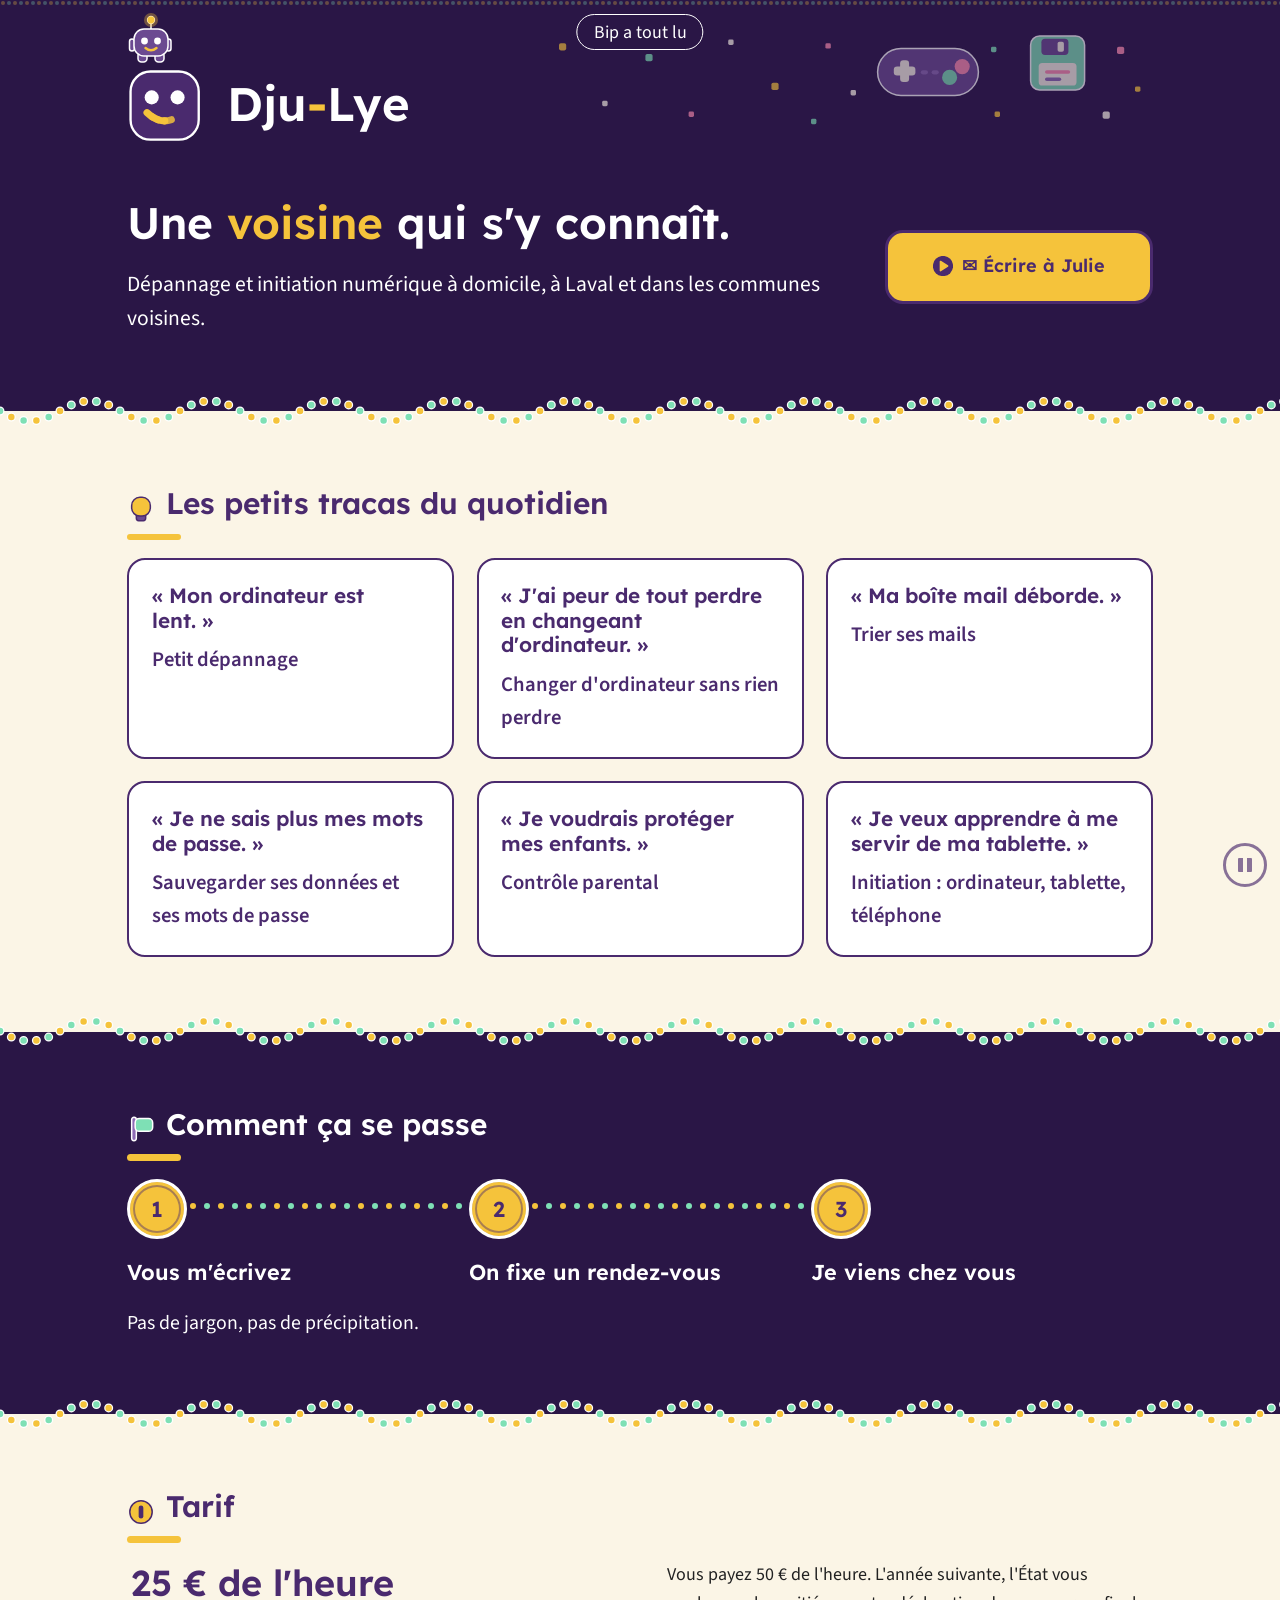
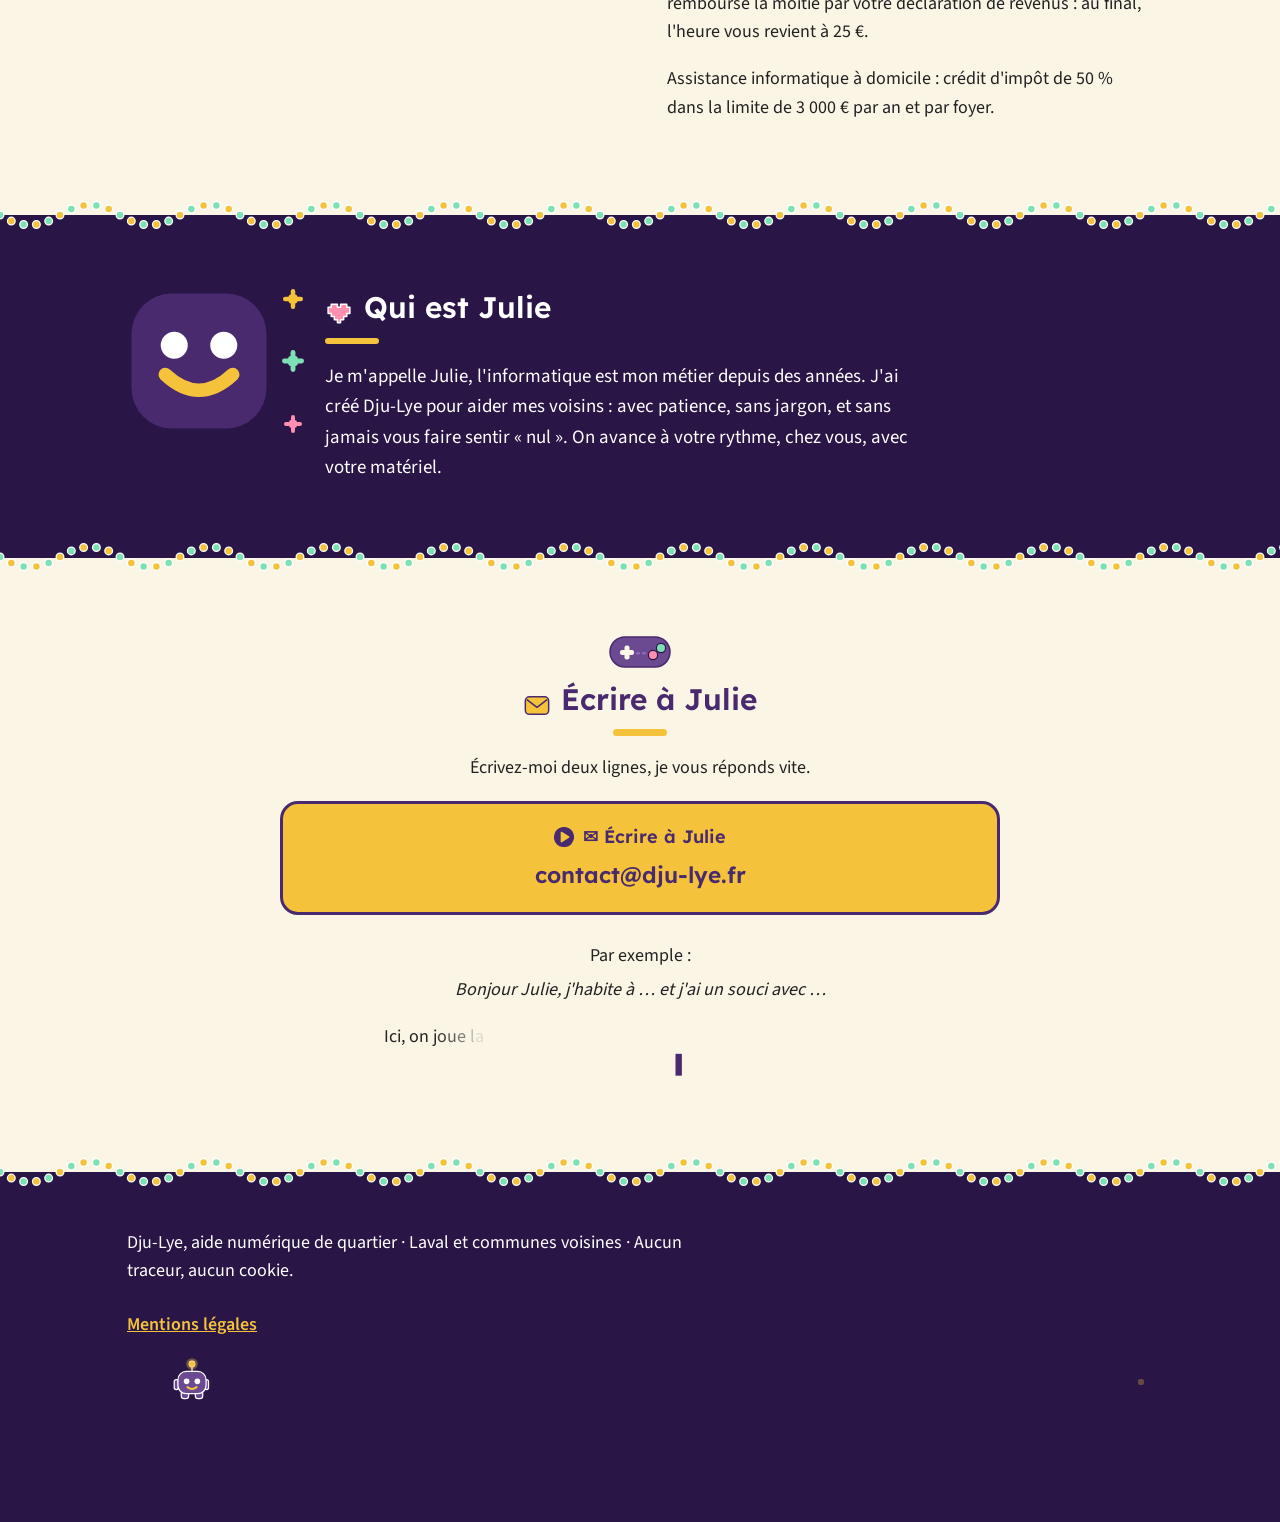
==== index.html @ e35f21c2 "Thème Geek : copie de Bip pour la danse masquée par attribut (un SVG n'a pas de propriété hidden), m" ====
<!DOCTYPE html>
<html lang="fr">
<head>
  <meta charset="utf-8">
  <meta name="viewport" content="width=device-width, initial-scale=1">
  <title>Dju-Lye&nbsp;: une voisine qui s'y connaît, aide numérique à Laval</title>
  <meta name="description" content="Dépannage et initiation numérique à domicile, à Laval et dans les communes voisines.">
  <link rel="icon" href="images/symbole.svg" type="image/svg+xml">
  <link rel="preload" href="polices/Lexend-SemiBold.woff2" as="font" type="font/woff2" crossorigin>
  <link rel="stylesheet" href="style.css">
  <!-- Saison en cours : changer de saison, c'est changer ce <link> (saisons/geek.css, halloween.css, lumieres-decembre.css…),
       ET le script du même thème plus bas (js/geek.js, js/halloween.js ou js/lumieres-decembre.js), ET la phrase de saison
       (<p class="saison">). Supprimer la ligne et vider la phrase revient au site sobre. -->
  <link rel="stylesheet" href="saisons/geek.css">
  <!-- Geek : le sourire du logo reste masqué jusqu'à son tracé, pour éviter un flash. Repli : la classe est
       posée seulement si le thème est actif et les animations ne sont pas arrêtées, retirée par js/geek.js,
       et de toute façon après 3 s ; sans JavaScript, le sourire reste visible. -->
  <script>
    (function () {
      var lien = document.querySelector('link[rel="stylesheet"][href$="saisons/geek.css"]');
      var choix; try { choix = localStorage.getItem("animations-arretees"); } catch (e) {}
      var arretees = choix === "oui" || (choix !== "non" && matchMedia("(prefers-reduced-motion: reduce)").matches);
      if (!lien || lien.disabled || arretees) return;
      var racine = document.documentElement;
      racine.classList.add("sourire-attendu");
      setTimeout(function () { racine.classList.remove("sourire-attendu"); }, 3000);
    })();
  </script>
  <script defer src="js/vendor/gsap.min.js"></script>
  <script defer src="js/vendor/DrawSVGPlugin.min.js"></script>
  <script defer src="js/vendor/MotionPathPlugin.min.js"></script>
  <script src="js/animations.js" defer></script>
  <script src="js/geek.js" defer></script>
</head>
<body>
  <header class="sombre accroche">
    <div class="contenu">
      <!-- Bip, le robot du thème Geek : décoratif, caché par défaut (style.css), affiché et animé par saisons/geek.css. -->
      <svg class="deco-theme bip" aria-hidden="true" focusable="false" xmlns="http://www.w3.org/2000/svg" viewBox="0 0 48 52" width="48" height="52">
        <g fill="#6b4a91" stroke="#ffffff" stroke-width="1.5" stroke-linejoin="round" vector-effect="non-scaling-stroke">
          <rect x="2.5" y="25" width="5" height="12" rx="2.5"/>
          <rect class="bip-bras" x="39" y="25" width="5" height="12" rx="2.5"/>
          <rect x="11" y="38" width="9" height="10" rx="3.5"/>
          <rect x="28" y="38" width="9" height="10" rx="3.5"/>
          <path d="M24 16 L24 8" stroke-linecap="round"/>
          <rect x="7" y="15" width="34" height="27" rx="10"/>
        </g>
        <circle cx="24" cy="6" r="3.4" fill="#8e6bb5" stroke="#ffffff" stroke-width="1.5"/>
        <g class="bip-lampe" fill="#f5c33b">
          <circle cx="24" cy="6" r="7" opacity=".35"/>
          <circle cx="24" cy="6" r="3.4"/>
        </g>
        <circle class="bip-oeil" cx="17.5" cy="27" r="3.4" fill="#ffffff"/>
        <circle class="bip-oeil" cx="30.5" cy="27" r="3.4" fill="#ffffff"/>
        <path d="M18.5 34 Q24 38.5 29.5 34" fill="none" stroke="#f5c33b" stroke-width="2.4" stroke-linecap="round"/>
        <!-- « z z z » du sommeil : invisibles, ils ne se montrent que quand Bip s'endort (js/geek.js, saisons/geek.css) -->
        <g fill="#fbf5e6">
          <g transform="translate(46 17) scale(1)"><path class="bip-z" d="M0 0H6.4V1.6L2.8 6.2H6.6V7.8H0V6.2L3.6 1.6H0Z"/></g>
          <g transform="translate(52 6) scale(1.3)"><path class="bip-z bip-z2" d="M0 0H6.4V1.6L2.8 6.2H6.6V7.8H0V6.2L3.6 1.6H0Z"/></g>
          <g transform="translate(60 -6) scale(1.6)"><path class="bip-z bip-z3" d="M0 0H6.4V1.6L2.8 6.2H6.6V7.8H0V6.2L3.6 1.6H0Z"/></g>
        </g>
      </svg>
      <svg class="logo" role="img" aria-label="Dju-Lye" xmlns="http://www.w3.org/2000/svg" viewBox="0 0 245 64">
        <g class="logo-symbole">
          <rect x="3" y="3" width="58" height="58" rx="17" fill="#4a2a6e" stroke="#ffffff" stroke-width="2"/>
          <circle class="logo-oeil" cx="21" cy="25" r="6" fill="#ffffff"/>
          <circle class="logo-oeil" cx="43" cy="25" r="6" fill="#ffffff"/>
          <path class="logo-sourire" d="M17 38 Q32 52 47 38" fill="none" stroke="#f5c33b" stroke-width="6" stroke-linecap="round"/>
        </g>
        <text x="85" y="45" font-family="Lexend, 'Segoe UI', sans-serif" font-size="40" font-weight="600" fill="#ffffff">Dju<tspan fill="#f5c33b" font-weight="700">-</tspan>Lye</text>
      </svg>
      <!-- Chauve-souris du thème Halloween : cachée par défaut, animée par js/halloween.js (PC seulement). -->
      <svg class="chauve-souris" aria-hidden="true" focusable="false" xmlns="http://www.w3.org/2000/svg" viewBox="-28 -10 56 20" width="56" height="20" style="display:none">
        <g class="chauve-souris-ailes" fill="#f28c28" stroke="#ffffff" stroke-width="1.5" stroke-linejoin="round" vector-effect="non-scaling-stroke">
          <path vector-effect="non-scaling-stroke" d="M6.5 -2 C12 -8 20 -9 26 -5 Q27.5 -3.5 25.5 -2 Q22.5 -0.5 22 2 Q22 4 20 4.5 Q17.5 3 15.5 6 Q14 7.5 12.5 6 Q10 4 7 6 Z"/>
          <path vector-effect="non-scaling-stroke" d="M6.5 -2 C12 -8 20 -9 26 -5 Q27.5 -3.5 25.5 -2 Q22.5 -0.5 22 2 Q22 4 20 4.5 Q17.5 3 15.5 6 Q14 7.5 12.5 6 Q10 4 7 6 Z" transform="scale(-1 1)"/>
        </g>
        <path vector-effect="non-scaling-stroke" d="M-7 -3 Q-7.5 -9 -4.5 -8.5 Q-2 -7.2 0 -7.2 Q2 -7.2 4.5 -8.5 Q7.5 -9 7 -3 Q8.5 1 7 5 Q4 9 0 9 Q-4 9 -7 5 Q-8.5 1 -7 -3 Z" fill="#f28c28" stroke="#ffffff" stroke-width="1.5" stroke-linejoin="round"/>
        <circle cx="-3.2" cy="-1" r="1.9" fill="#ffffff"/>
        <circle cx="3.2" cy="-1" r="1.9" fill="#ffffff"/>
        <path d="M-2.6 3.2 Q0 6 2.6 3.2" fill="none" stroke="#f5c33b" stroke-width="1.4" stroke-linecap="round"/>
      </svg>
      <h1>Une <span>voisine</span> qui s'y connaît.</h1>
      <p>Dépannage et initiation numérique à domicile, à Laval et dans les communes voisines.</p>
      <a class="bouton" href="mailto:contact@dju-lye.fr"><span class="bouton-libelle"><span aria-hidden="true">✉</span> Écrire à Julie</span></a>
    </div>
  </header>
  <div class="courbe a-c" aria-hidden="true"></div>

  <main>
    <section class="clair" aria-labelledby="services">
      <div class="contenu">
        <h2 id="services">Les petits tracas du quotidien</h2>
        <ul class="cartes">
          <li class="carte"><p class="gros">«&nbsp;Mon ordinateur est lent.&nbsp;»</p><p>Petit dépannage</p></li>
          <li class="carte"><p class="gros">«&nbsp;J'ai peur de tout perdre en changeant d'ordinateur.&nbsp;»</p><p>Changer d'ordinateur sans rien perdre</p></li>
          <li class="carte"><p class="gros">«&nbsp;Ma boîte mail déborde.&nbsp;»</p><p>Trier ses mails</p></li>
          <li class="carte"><p class="gros">«&nbsp;Je ne sais plus mes mots de passe.&nbsp;»</p><p>Sauvegarder ses données et ses mots de passe</p></li>
          <li class="carte"><p class="gros">«&nbsp;Je voudrais protéger mes enfants.&nbsp;»</p><p>Contrôle parental</p></li>
          <li class="carte"><p class="gros">«&nbsp;Je veux apprendre à me servir de ma tablette.&nbsp;»</p><p>Initiation&nbsp;: ordinateur, tablette, téléphone</p></li>
        </ul>
      </div>
    </section>
    <div class="courbe c-a" aria-hidden="true"></div>

    <section class="sombre" aria-labelledby="deroulement">
      <div class="contenu">
        <h2 id="deroulement">Comment ça se passe</h2>
        <ol class="etapes">
          <li>Vous m'écrivez</li>
          <li>On fixe un rendez-vous</li>
          <li>Je viens chez vous</li>
        </ol>
        <p class="sans-jargon">Pas de jargon, pas de précipitation.</p>
      </div>
    </section>
    <div class="courbe a-c" aria-hidden="true"></div>

    <section class="clair tarif" aria-labelledby="tarif">
      <div class="contenu">
        <h2 id="tarif">Tarif</h2>
        <p class="gros prix">50&nbsp;€ de l'heure</p>
        <p>Vous payez 50&nbsp;€ de l'heure. L'année suivante, l'État vous rembourse la moitié par votre déclaration de revenus&nbsp;: au final, l'heure vous revient à 25&nbsp;€.</p>
        <p>Assistance informatique à domicile&nbsp;: crédit d'impôt de 50&nbsp;% dans la limite de 3&nbsp;000&nbsp;€ par an et par foyer.</p>
      </div>
    </section>
    <div class="courbe c-a" aria-hidden="true"></div>

    <section class="sombre qui" aria-labelledby="julie">
      <div class="contenu">
        <img class="symbole" src="images/symbole.svg" alt="" width="64" height="64">
        <h2 id="julie">Qui est Julie</h2>
        <p>Je m'appelle Julie, l'informatique est mon métier depuis des années. J'ai créé Dju-Lye pour aider mes voisins&nbsp;: avec patience, sans jargon, et sans jamais vous faire sentir «&nbsp;nul&nbsp;». On avance à votre rythme, chez vous, avec votre matériel.</p>
      </div>
    </section>
    <div class="courbe a-c" aria-hidden="true"></div>

    <section class="clair ecrire" aria-labelledby="ecrire">
      <div class="contenu">
        <!-- Manette générique du thème Geek : décorative, cachée par défaut (style.css), affichée par saisons/geek.css. -->
        <svg class="deco-theme manette" aria-hidden="true" focusable="false" xmlns="http://www.w3.org/2000/svg" viewBox="0 0 64 40" width="64" height="40">
          <rect x="2" y="5" width="60" height="30" rx="15" fill="#6b4a91" stroke="#4a2a6e" stroke-width="1.5" vector-effect="non-scaling-stroke"/>
          <rect x="12" y="18" width="14" height="5" rx="2" fill="#fbf5e6"/>
          <rect x="16.5" y="13.5" width="5" height="14" rx="2" fill="#fbf5e6"/>
          <rect x="28" y="20" width="4" height="2.4" rx="1.2" fill="#8e6bb5"/>
          <rect x="34" y="20" width="4" height="2.4" rx="1.2" fill="#8e6bb5"/>
          <circle cx="45" cy="23" r="5.2" fill="#2a1646"/>
          <circle cx="45" cy="23" r="4" fill="#ff8fb1" class="manette-b1"/>
          <circle cx="53" cy="16" r="5.2" fill="#2a1646"/>
          <circle cx="53" cy="16" r="4" fill="#7ee0b5"/>
        </svg>
        <h2 id="ecrire">Écrire à Julie</h2>
        <p>Écrivez-moi deux lignes, je vous réponds vite.</p>
        <a class="bouton" href="mailto:contact@dju-lye.fr"><span class="bouton-libelle"><span aria-hidden="true">✉</span> Écrire à Julie</span><span>contact@dju-lye.fr</span></a>
        <p class="exemple">Par exemple&nbsp;:</p>
        <p class="modele">Bonjour Julie, j'habite à … et j'ai un souci avec …</p>
        <!-- Phrase de saison : changer le texte, ou vider la balise hors fête. -->
        <p class="saison">Ici, on joue la partie sans stress&#8239;: une voisine, un ordi, et on le répare ensemble&#8239;!</p>
      </div>
    </section>
    <div class="courbe c-a" aria-hidden="true"></div>
  </main>

  <footer class="sombre">
    <div class="contenu">
      <p>Dju-Lye, aide numérique de quartier · Laval et communes voisines · Aucun traceur, aucun cookie.</p>
      <a href="mentions-legales.html">Mentions légales</a>
    </div>
  </footer>
</body>
</html>
---- style.css ----
/* Site Dju-Lye : mobile d'abord. Le trait d'union (miel) est le fil de la page. */

@font-face {
  font-family: "Lexend";
  src: url("polices/Lexend-SemiBold.woff2") format("woff2");
  font-weight: 600;
  font-display: swap;
}
@font-face {
  font-family: "Source Sans 3";
  src: url("polices/SourceSans3-Regular.woff2") format("woff2");
  font-weight: 400;
  font-display: swap;
}
@font-face {
  font-family: "Source Sans 3";
  src: url("polices/SourceSans3-SemiBold.woff2") format("woff2");
  font-weight: 600;
  font-display: swap;
}

:root {
  --aubergine: #4a2a6e;
  --miel: #f5c33b;
  --creme: #fbf5e6;
  --texte: #222222;
  --focus: var(--aubergine);
}

* { box-sizing: border-box; }

html { font-size: 125%; } /* 20 px : texte courant, jamais sous 18 px */

body {
  margin: 0;
  font-family: "Source Sans 3", "Segoe UI", sans-serif;
  line-height: 1.6;
  color: var(--texte);
  background: var(--creme);
  min-height: 100vh;
  display: flex;
  flex-direction: column;
}
footer { margin-top: auto; }

h1, h2, .gros {
  font-family: "Lexend", "Segoe UI", sans-serif;
  font-weight: 600;
  line-height: 1.2;
  margin: 0 0 1rem;
}
h1 { font-size: 2rem; }
h2 { font-size: 1.6rem; }
h2::after { /* le trait d'union, fil de la page */
  content: "";
  display: block;
  width: 3rem;
  height: .35rem;
  margin-top: .6rem;
  background: var(--miel);
  border-radius: .2rem;
}
p { margin: 0 0 1rem; max-width: 65ch; }

a { color: inherit; }
:focus-visible { outline: 4px solid var(--focus); outline-offset: 3px; }

.contenu { max-width: 62rem; margin: 0 auto; padding: 2.5rem 1.25rem; }

/* Sections qui alternent aubergine / crème */
.sombre { background: var(--aubergine); color: #ffffff; --focus: var(--miel); }
.clair { background: var(--creme); color: var(--texte); }
.clair h2 { color: var(--aubergine); }

.logo { display: block; width: 13rem; height: auto; margin-bottom: 2rem; }

/* Accroche */
.accroche h1 span { color: var(--miel); }
.accroche p { font-size: 1.25rem; margin-bottom: 0; }
.accroche .bouton { margin: 1.5rem 0 0; }
.accroche .bouton-libelle { margin-bottom: 0; }

/* Séparateur : courbe miel (esprit du sourire), dessinée à part */
.courbe {
  height: 2.25rem;
  background:
    url("data:image/svg+xml,%3Csvg xmlns='http://www.w3.org/2000/svg' width='120' height='36' viewBox='0 0 120 36'%3E%3Cpath d='M0 12 Q30 32 60 12 T120 12' fill='none' stroke='%23f5c33b' stroke-width='4' stroke-linecap='round'/%3E%3C/svg%3E") center / 120px 36px repeat-x,
    linear-gradient(to bottom, var(--de) 50%, var(--vers) 50%);
}
.courbe.a-c { --de: var(--aubergine); --vers: var(--creme); }
.courbe.c-a { --de: var(--creme); --vers: var(--aubergine); }

/* Services */
.cartes { list-style: none; margin: 0; padding: 0; display: grid; gap: 1rem; }
.carte {
  background: #ffffff;
  border: 2px solid var(--aubergine);
  border-radius: 1rem;
  padding: 1.25rem;
}
.carte .gros { margin-bottom: .6rem; }
.carte p { margin: 0; font-size: 1.3rem; font-weight: 600; color: var(--aubergine); }

/* Étapes reliées par le trait d'union */
.etapes { list-style: none; margin: 0 0 1rem; padding: 0; counter-reset: etape; }
.etapes li {
  position: relative;
  counter-increment: etape;
  padding: .25rem 0 2rem 4rem;
  font-size: 1.3rem;
  font-family: "Lexend", "Segoe UI", sans-serif;
  font-weight: 600;
}
.etapes li::before {
  content: counter(etape);
  position: absolute;
  left: 0;
  top: 0;
  width: 3rem;
  height: 3rem;
  display: grid;
  place-items: center;
  border: 3px solid var(--miel);
  border-radius: 50%;
  background: var(--aubergine);
  color: #ffffff;
}
.etapes li:not(:last-child)::after { /* trait miel vertical */
  content: "";
  position: absolute;
  left: calc(1.5rem - 2px);
  top: 3rem;
  bottom: 0;
  width: 4px;
  background: var(--miel);
  border-radius: 2px;
}
.etapes li:last-child { padding-bottom: 0; min-height: 3rem; }
.sans-jargon { font-size: 1.2rem; margin: 0; }

/* Tarif */
.prix { font-size: 2.6rem; color: var(--aubergine); }

/* Qui est Julie */
.qui .symbole { width: 4.5rem; height: 4.5rem; margin-bottom: 1rem; }
.qui p { font-size: 1.15rem; margin-bottom: 0; }

/* Écrire à Julie */
.bouton {
  display: block;
  padding: 1.1rem 1rem;
  min-height: 3.5rem;
  background: var(--miel);
  color: var(--aubergine);
  border: 3px solid var(--aubergine);
  border-radius: 1rem;
  font-family: "Lexend", "Segoe UI", sans-serif;
  font-weight: 600;
  font-size: 1.25rem;
  text-align: center;
  text-decoration: none;
  overflow-wrap: anywhere;
  margin: 1rem 0 1.5rem;
}
.bouton > span { display: block; }
.bouton-libelle { font-size: 1.1rem; margin-bottom: .25rem; }
.bouton:hover { background: #ffffff; }
.exemple { margin-bottom: .25rem; }
.modele { font-size: 1.1rem; font-style: italic; margin: 0; }

/* Pied de page */
footer .contenu { padding-top: 2rem; padding-bottom: 2rem; }
footer p { margin: 0 0 .75rem; }
footer a { display: inline-block; padding: .6rem 0; color: var(--miel); font-weight: 600; text-decoration: underline; }

/* Mentions légales */
.texte-long { max-width: 40rem; }
.a-completer { background: var(--miel); color: var(--aubergine); padding: 0 .3rem; border-radius: .25rem; }

/* Ordinateur */
@media (min-width: 48em) {
  h1 { font-size: 3rem; }
  h2 { font-size: 2.1rem; }
  .contenu { padding: 4rem 2rem; }
  .logo { width: 16rem; margin-bottom: 3rem; }
  .cartes { grid-template-columns: repeat(3, 1fr); gap: 1.25rem; }
  .etapes { display: grid; grid-template-columns: repeat(3, 1fr); }
  .etapes li { padding: 4.25rem 1.5rem 0 0; }
  .etapes li:not(:last-child)::after { /* trait miel horizontal */
    left: 3rem;
    right: 0;
    top: calc(1.5rem - 2px);
    bottom: auto;
    width: auto;
    height: 4px;
  }
  .bouton { display: inline-block; padding: 1.1rem 2.5rem; font-size: 1.5rem; }
}

/* Grand écran : on occupe la largeur */
@media (min-width: 900px) {
  html { font-size: 112.5%; } /* 18 px : texte courant, rien en dessous */
  h1 { font-size: 2.45rem; } /* ~44 px */
  h2 { font-size: 1.65rem; } /* ~30 px */
  .contenu { max-width: 61rem; padding: 3rem 2rem; } /* ~1100 px */
  .accroche .contenu {
    display: grid;
    grid-template-columns: 1fr auto;
    column-gap: 3rem;
    align-items: center;
  }
  .accroche .logo { grid-column: 1 / -1; }
  .accroche h1, .accroche p { grid-column: 1; }
  .accroche p { font-size: 1.2rem; }
  .accroche .bouton { grid-column: 2; grid-row: 2 / span 2; margin: 0; }
  .carte p { font-size: 1.15rem; }
  .etapes li { font-size: 1.2rem; }
  .sans-jargon { font-size: 1.1rem; }
  .prix { font-size: 2rem; }
  .qui p { font-size: 1.05rem; }
  .bouton { font-size: 1.25rem; }
  .bouton-libelle { font-size: 1rem; }
  .modele { font-size: 1rem; }
  .tarif .contenu {
    display: grid;
    grid-template-columns: 1fr 1fr;
    column-gap: 3rem;
    align-content: start;
  }
  .tarif h2 { grid-column: 1 / -1; }
  .tarif .prix { grid-column: 1; grid-row: 2 / span 2; }
  .tarif .contenu > p:not(.prix) { grid-column: 2; }
  .qui .contenu {
    display: grid;
    grid-template-columns: auto 1fr;
    column-gap: 3rem;
    align-content: start;
  }
  .qui .symbole { grid-row: 1 / span 2; width: 8rem; height: 8rem; margin: 0; }
  .qui h2, .qui p { grid-column: 2; }
  .ecrire .contenu { text-align: center; }
  .ecrire h2::after { margin-left: auto; margin-right: auto; }
  .ecrire p { margin-left: auto; margin-right: auto; }
  .ecrire .bouton { display: block; max-width: 40rem; margin: 1rem auto 1.5rem; }
}

.logo-lien { display: inline-block; }
.clair a { color: var(--aubergine); }

.saison:empty { display: none; }

/* Ornements vides d'un thème (Bip, manette…) : invisibles tant qu'un thème ne les affiche pas */
.deco-theme { display: none; }

/* Micro-interactions (CSS pur) : 200 ms, sur transform, opacity et background-size seulement */

/* Boutons : montent de 2 px, l'ombre aubergine est un pseudo-élément dont seule l'opacité change */
.bouton { position: relative; isolation: isolate; transition: transform 200ms; }
.bouton::after {
  content: "";
  position: absolute;
  inset: 0;
  z-index: -1;
  border-radius: inherit;
  box-shadow: 0 8px 16px rgba(74, 42, 110, .35);
  opacity: 0;
  transition: opacity 200ms;
  pointer-events: none;
}
.bouton:hover, .bouton:focus-visible { transform: translateY(-2px); }
.bouton:hover::after, .bouton:focus-visible::after { opacity: 1; }
.bouton:active { transform: none; }
.bouton:active::after { opacity: 0; }

/* Cartes (non cliquables) : effet plus discret au survol, 3 px et ombre plus large */
.carte { position: relative; isolation: isolate; transition: transform 200ms; }
.carte::after {
  content: "";
  position: absolute;
  inset: 0;
  z-index: -1;
  border-radius: inherit;
  box-shadow: 0 12px 28px rgba(74, 42, 110, .2);
  opacity: 0;
  transition: opacity 200ms;
  pointer-events: none;
}
.carte:hover { transform: translateY(-3px); }
.carte:hover::after { opacity: 1; }

/* Liens : un trait passe sous le texte de gauche à droite, sans décaler le texte.
   Fond sombre : trait miel. Fond clair : trait aubergine fin sur fond miel pâle (texte aubergine, contraste > 10). */
footer a, .logo-lien {
  background: linear-gradient(var(--miel), var(--miel)) left bottom / 0 4px no-repeat;
  transition: background-size 200ms;
}
footer a:hover, footer a:focus-visible, .logo-lien:hover, .logo-lien:focus-visible { background-size: 100% 4px; }
.clair a:not(.bouton) {
  background:
    linear-gradient(var(--aubergine), var(--aubergine)) left bottom / 0 2px no-repeat,
    linear-gradient(#fdf0c4, #fdf0c4) left bottom / 0 100% no-repeat;
  transition: background-size 200ms;
}
.clair a:not(.bouton):hover, .clair a:not(.bouton):focus-visible { background-size: 100% 2px, 100% 100%; }

/* Visiteur qui demande moins de mouvement : plus de mouvement, l'effet de couleur reste, instantané */
@media (prefers-reduced-motion: reduce) {
  *, *::before, *::after { transition: none !important; }
  .bouton:hover, .bouton:focus-visible, .carte:hover { transform: none; }
}

/* Bouton « Arrêter les animations » (créé par js/animations.js) : pastille ronde de 44 px, en bas à droite, translucide
   (pleine au survol et au focus). Le nom accessible est un libellé masqué (.sr-seul) ; le symbole est dessiné en CSS. */
.sr-seul {
  position: absolute;
  width: 1px;
  height: 1px;
  overflow: hidden;
  clip-path: inset(50%);
  white-space: nowrap;
}
#pause-animations {
  position: fixed;
  right: .75rem;
  bottom: .75rem;
  z-index: 10;
  display: grid;
  place-items: center;
  width: 44px;
  height: 44px;
  padding: 0;
  background: var(--creme);
  color: var(--aubergine);
  border: 3px solid var(--aubergine);
  border-radius: 50%;
  opacity: .65;
  transition: opacity 200ms;
  cursor: pointer;
}
#pause-animations:hover, #pause-animations:focus-visible { opacity: 1; }
#pause-animations:hover { background: #ffffff; }
.pause-icone { /* ⏸ : deux barres */
  width: 14px;
  height: 14px;
  background: linear-gradient(90deg, var(--aubergine) 0 35%, transparent 35% 65%, var(--aubergine) 65% 100%);
  border-radius: 1px;
}
html.sans-animation .pause-icone { /* ▶ : triangle */
  background: var(--aubergine);
  clip-path: polygon(15% 0, 100% 50%, 15% 100%);
}
html.avec-pause footer { padding-bottom: 4.5rem; } /* le bouton fixe ne masque pas le pied de page */

/* Animations arrêtées par le visiteur : plus de mouvement, les effets de couleur restent */
html.sans-animation *, html.sans-animation *::before, html.sans-animation *::after {
  animation: none !important;
  transition: none !important;
}
html.sans-animation .bouton:hover, html.sans-animation .bouton:focus-visible, html.sans-animation .carte:hover { transform: none; }
#pause-animations:focus-visible { box-shadow: 0 0 0 3px var(--creme); } /* anneau crème : le contour reste visible sur le pied aubergine */
---- saisons/geek.css ----
/* Saison : Geek, « Pixels de quartier » (thème de repos : sans période, il reste en place hors fête)
   Phrase de saison (<p class="saison"> d'index.html) :
   Ici, on joue la partie sans stress&#8239;: une voisine, un ordi, et on le répare ensemble&#8239;!
   Style : saisons/GUIDE-DE-STYLE.md (formes rondes-carrées, pixels aux coins arrondis, liseré blanc 1,5 px sur fond sombre).
   Exception validée par Julie : le poids du CSS de ce thème n'est pas limité à 12 Ko.
   Palette : nuit aubergine #2a1646 (remplace l'aubergine des sections sombres et des vagues), aubergine clair #6b4a91 et
   #8e6bb5, miel #f5c33b, menthe #7ee0b5, rose bonbon #ff8fb1, crème #fbf5e6. Menthe et rose : fonds sombres et décors
   seulement, jamais en texte sur fond clair. Le fil aubergine et miel de Dju-Lye est conservé.
   Personnage : Bip, petit robot-cube aubergine clair, deux yeux blancs, sourire miel, antenne à bout rond (SVG en ligne
   dans index.html, caché par défaut par style.css). Un seul personnage, qui pourra apparaître à deux endroits, jamais en même temps.
   Aucune marque ni personnage protégé : manette et disquette génériques.
   Emplacements :
   1. au-dessus du logo : Bip (.accroche .bip, SVG en ligne) ; coucou toutes les 10 s, bond à l'arrivée, antenne qui s'allume ;
   2. ciel de l'en-tête, PC seulement (.accroche .contenu::before, dès 900px) : étoiles-pixels, manette, disquette, dérive de ~9 s ;
   3. au-dessus de « Écrire à Julie » : manette à deux boutons ronds (.manette, SVG en ligne) ; un bouton s'enfonce quand on
      survole le bouton « Écrire à Julie » (dès 900px) ;
   4. vagues (.courbe) : pastilles menthe et miel qui défilent très lentement (.courbe::before, 80 s) ;
   5. phrase de saison (.saison) : écrite lettre par lettre par js/geek.js, puis curseur ▌ à 1 Hz.
   Autres décors :
   - icône-pixel de 28 px devant chaque titre de section (h2::before : ampoule, drapeau, pièce, cœur, enveloppe) ;
   - jetons miel pour les étapes (.etapes li::before), demi-tour au survol, ligne de pastilles entre les étapes ;
   - bouton de contact : petit ▶ miel dans un rond aubergine, qui pulse en opacité (2 s) devant l'enveloppe ;
   - « Qui est Julie » : le symbole cligne des yeux toutes les 9 s, trois étoiles-pixels scintillent en alternance.
   Sécurité du mouvement : aucun élément ne change plus de 3 fois par seconde, pas de flash ; fondus lents ; moins de mouvement
   (prefers-reduced-motion) et bouton pause (html.sans-animation) coupent tout ; sous 900 px, ni ciel ni manette animée.
   Le sourire du logo reste masqué avant son tracé (classe sourire-attendu du <head>, retirée par js/geek.js ou après 3 s). */

/* Sourire du logo masqué avant son tracé (classe posée par le <head>, retirée par js/geek.js ou après 3 s) */
html.sourire-attendu .logo-sourire { visibility: hidden; }

/* Moins de mouvement : aucune animation */
@media (prefers-reduced-motion: reduce) {
  *, *::before, *::after { animation: none !important; }
}

/* Palette */
:root {
  --nuit: #2a1646;
  --menthe: #7ee0b5;
  --e-miel: url("data:image/svg+xml,%3Csvg xmlns='http://www.w3.org/2000/svg' viewBox='0 0 9 9'%3E%3Cg fill='%23f5c33b'%3E%3Crect x='3.5' y='0' width='2' height='9' rx='1'/%3E%3Crect x='0' y='3.5' width='9' height='2' rx='1'/%3E%3Crect x='2.5' y='2.5' width='4' height='4' rx='1.2'/%3E%3C/g%3E%3C/svg%3E");
  --e-rose: url("data:image/svg+xml,%3Csvg xmlns='http://www.w3.org/2000/svg' viewBox='0 0 9 9'%3E%3Cg fill='%23ff8fb1'%3E%3Crect x='3.5' y='0' width='2' height='9' rx='1'/%3E%3Crect x='0' y='3.5' width='9' height='2' rx='1'/%3E%3Crect x='2.5' y='2.5' width='4' height='4' rx='1.2'/%3E%3C/g%3E%3C/svg%3E");
  --e-menthe: url("data:image/svg+xml,%3Csvg xmlns='http://www.w3.org/2000/svg' viewBox='0 0 9 9'%3E%3Cg fill='%237ee0b5'%3E%3Crect x='3.5' y='0' width='2' height='9' rx='1'/%3E%3Crect x='0' y='3.5' width='9' height='2' rx='1'/%3E%3Crect x='2.5' y='2.5' width='4' height='4' rx='1.2'/%3E%3C/g%3E%3C/svg%3E");
}

/* Nuit aubergine à la place de l'aubergine : sections sombres et moitié sombre des vagues */
.sombre { background: var(--nuit); }
.courbe.a-c { --de: var(--nuit); }
.courbe.c-a { --vers: var(--nuit); }

/* ---------- Emplacement 1 : Bip, au-dessus du logo (mobile et PC) ---------- */
.accroche { --marge: 1.25rem; overflow-x: clip; }
.accroche .contenu { position: relative; padding-top: 3.75rem; }
@media (min-width: 48em) {
  .accroche { --marge: 2rem; }
}

.accroche .bip {
  display: block;
  position: absolute;
  top: .75rem;
  left: var(--marge);
  width: 48px;
  height: 52px;
  overflow: visible;
  pointer-events: none;
  animation: bip-bond 1.2s ease-in-out 3.4s 1 backwards; /* un seul bond léger, après le tracé du sourire (fini vers 3,3 s) : un seul mouvement principal à la fois ; « backwards » : une fois fini, le style en ligne de GSAP (visite de Bip) reprend la main */
}
@keyframes bip-bond {
  0%, 100% { transform: translateY(0); }
  35% { transform: translateY(-8px); }
}

/* Antenne qui s'allume doucement : l'opacité seule varie */
.bip-lampe { animation: bip-allume 5s ease-in-out infinite alternate; }
@keyframes bip-allume { from { opacity: .2; } to { opacity: 1; } }

/* Coucou toutes les 10 s : le bras droit se lève, ondule deux fois (un mouvement toutes les 0,5 s) et redescend */
.bip-bras { transform-origin: 41.5px 27.5px; animation: bip-coucou 10s ease-in-out 4.6s infinite; } /* le cycle démarre quand le bond est fini (3,4 + 1,2 s) */
@keyframes bip-coucou {
  0%, 76% { transform: rotate(0); }
  81% { transform: rotate(-125deg); }
  86% { transform: rotate(-150deg); }
  91% { transform: rotate(-125deg); }
  96% { transform: rotate(-150deg); }
  100% { transform: rotate(0); }
}

/* ---------- Emplacement 2 : ciel de pixels, PC seulement ---------- */
@media (min-width: 900px) {
  /* Étoiles-pixels, manette et disquette génériques, qui dérivent de quelques pixels (opacité du ciel 0,6) */
  .accroche .contenu::before {
    content: "";
    position: absolute;
    top: 1rem;
    right: 2rem;
    width: 34rem;
    height: 7rem;
    opacity: .6;
    background: url("data:image/svg+xml,%3Csvg xmlns='http://www.w3.org/2000/svg' viewBox='0 0 340 70'%3E%3Cg%3E%3Crect x='10' y='14' width='4' height='4' rx='1' fill='%23f5c33b'/%3E%3Crect x='34' y='46' width='3' height='3' rx='.8' fill='%23fbf5e6'/%3E%3Crect x='58' y='20' width='4' height='4' rx='1' fill='%237ee0b5'/%3E%3Crect x='82' y='52' width='3' height='3' rx='.8' fill='%23ff8fb1'/%3E%3Crect x='104' y='12' width='3' height='3' rx='.8' fill='%23fbf5e6'/%3E%3Crect x='128' y='36' width='4' height='4' rx='1' fill='%23f5c33b'/%3E%3Crect x='150' y='56' width='3' height='3' rx='.8' fill='%237ee0b5'/%3E%3Crect x='158' y='14' width='3' height='3' rx='.8' fill='%23ff8fb1'/%3E%3Crect x='172' y='40' width='3' height='3' rx='.8' fill='%23fbf5e6'/%3E%3Crect x='252' y='52' width='3' height='3' rx='.8' fill='%23f5c33b'/%3E%3Crect x='250' y='16' width='3' height='3' rx='.8' fill='%237ee0b5'/%3E%3Crect x='312' y='52' width='4' height='4' rx='1' fill='%23fbf5e6'/%3E%3Crect x='320' y='16' width='4' height='4' rx='1' fill='%23ff8fb1'/%3E%3Crect x='330' y='38' width='3' height='3' rx='.8' fill='%23f5c33b'/%3E%3C/g%3E%3Cg transform='translate(186 14)' stroke-linejoin='round'%3E%3Crect x='1' y='3' width='56' height='26' rx='13' fill='%236b4a91' stroke='%23ffffff' stroke-width='1.5' vector-effect='non-scaling-stroke'/%3E%3Crect x='10' y='13' width='12' height='5' rx='1.8' fill='%23fbf5e6'/%3E%3Crect x='13.5' y='9.5' width='5' height='12' rx='1.8' fill='%23fbf5e6'/%3E%3Crect x='25' y='15' width='4' height='2.4' rx='1.2' fill='%238e6bb5'/%3E%3Crect x='31' y='15' width='4' height='2.4' rx='1.2' fill='%238e6bb5'/%3E%3Ccircle cx='41' cy='19' r='4.2' fill='%237ee0b5'/%3E%3Ccircle cx='48' cy='13' r='4.2' fill='%23ff8fb1'/%3E%3C/g%3E%3Cg transform='translate(272 10)' stroke-linejoin='round'%3E%3Crect x='0' y='0' width='30' height='30' rx='5' fill='%237ee0b5' stroke='%23ffffff' stroke-width='1.5' vector-effect='non-scaling-stroke'/%3E%3Crect x='6' y='1.5' width='15' height='9' rx='2' fill='%236b4a91'/%3E%3Crect x='15' y='3.2' width='3.5' height='5.6' rx='1' fill='%23fbf5e6'/%3E%3Crect x='4.5' y='15' width='21' height='12.5' rx='2' fill='%23fbf5e6'/%3E%3Crect x='8' y='19' width='14' height='2' rx='1' fill='%23ff8fb1'/%3E%3Crect x='8' y='23' width='9' height='2' rx='1' fill='%238e6bb5'/%3E%3C/g%3E%3C/svg%3E") center / contain no-repeat;
    pointer-events: none;
    animation: derive 9s ease-in-out infinite alternate;
  }
  @keyframes derive {
    from { transform: translate(-4px, -4px); }
    to { transform: translate(4px, 4px); }
  }
}

/* ---------- Emplacement 3 : manette au-dessus de « Écrire à Julie » ---------- */
.ecrire .manette {
  display: block;
  width: 64px;
  height: 40px;
  margin-bottom: .5rem;
  overflow: visible;
  pointer-events: none;
}
@media (min-width: 900px) {
  .ecrire .manette { margin-left: auto; margin-right: auto; }
  .manette-b1 { transition: transform 200ms; }
  /* Un bouton s'enfonce quand on survole (ou qu'on atteint au clavier) le bouton « Écrire à Julie » */
  .ecrire .contenu:has(.bouton:hover) .manette-b1,
  .ecrire .contenu:has(.bouton:focus-visible) .manette-b1 { transform: translateY(1.6px); }
}
/* Moins de mouvement ou animations arrêtées : le bouton de la manette ne bouge pas */
@media (prefers-reduced-motion: reduce) {
  .manette-b1 { transform: none !important; }
}
html.sans-animation .manette-b1 { transform: none !important; }

/* ---------- Emplacement 4 : vagues à pastilles (menthe et miel), qui défilent très lentement ---------- */
.courbe {
  position: relative;
  overflow: hidden;
  background: linear-gradient(to bottom, var(--de) 50%, var(--vers) 50%);
}
/* Même forme que style.css (décalée de 6 px). Tuile de 120 px : le défilement de 120 px boucle sans coupure. */
.courbe::before {
  content: "";
  position: absolute;
  top: 0;
  bottom: 0;
  left: -120px;
  right: 0;
  background: url("data:image/svg+xml,%3Csvg xmlns='http://www.w3.org/2000/svg' width='120' height='36' viewBox='0 0 120 36'%3E%3Cg fill='none' stroke-linecap='round'%3E%3Cpath d='M0 18 Q30 38 60 18 T120 18' pathLength='120' stroke='%23ffffff' stroke-width='9' stroke-dasharray='0 24'/%3E%3Cpath d='M0 18 Q30 38 60 18 T120 18' pathLength='120' stroke='%23ffffff' stroke-width='9' stroke-dasharray='0 24' stroke-dashoffset='-12'/%3E%3Cpath d='M0 18 Q30 38 60 18 T120 18' pathLength='120' stroke='%237ee0b5' stroke-width='6.5' stroke-dasharray='0 24'/%3E%3Cpath d='M0 18 Q30 38 60 18 T120 18' pathLength='120' stroke='%23f5c33b' stroke-width='6.5' stroke-dasharray='0 24' stroke-dashoffset='-12'/%3E%3C/g%3E%3C/svg%3E") 0 center / 120px 36px repeat-x;
  pointer-events: none;
  animation: defile 80s linear infinite;
}
@keyframes defile { to { transform: translateX(120px); } }

/* ---------- Emplacement 5 : phrase de saison, écrite lettre par lettre par js/geek.js ---------- */
.saison { position: relative; margin-top: 1rem; }
.saison .sr-seul { /* texte complet pour les lecteurs d'écran : la copie lettre par lettre est masquée aux lecteurs */
  position: absolute;
  width: 1px;
  height: 1px;
  overflow: hidden;
  clip-path: inset(50%);
  white-space: nowrap;
}
.saison-frappe .l { opacity: 0; }
.saison-frappe [aria-hidden] { user-select: none; } /* copier la phrase ne la copie qu'une fois */
.saison-fini .l { opacity: 1 !important; } /* phrase affichée d'un bloc (animations arrêtées en cours de route) */
.saison .curseur {
  display: inline-block;
  margin-left: .1em;
  color: var(--aubergine);
  animation: curseur 1s ease-in-out infinite; /* 1 Hz, en fondu */
}
@keyframes curseur { 0%, 100% { opacity: 1; } 50% { opacity: .15; } }

/* ---------- Titres de sections : icône-pixel de 28 px, fixe et décorative ---------- */
h2::before {
  content: "";
  display: inline-block;
  width: 28px;
  height: 28px;
  margin-right: .6rem;
  vertical-align: -.3em;
  background-position: center;
  background-size: contain;
  background-repeat: no-repeat;
}
/* Fond crème : trait aubergine ; fond nuit : liseré blanc */
#services::before {
  background-image: url("data:image/svg+xml,%3Csvg xmlns='http://www.w3.org/2000/svg' viewBox='0 0 12 12' stroke='%234a2a6e' stroke-width='1.5' stroke-linejoin='round'%3E%3Crect x='4' y='8' width='4' height='3' rx='1' fill='%236b4a91' vector-effect='non-scaling-stroke'/%3E%3Crect x='2' y='1' width='8' height='8' rx='3.5' fill='%23f5c33b' vector-effect='non-scaling-stroke'/%3E%3C/svg%3E");
}
#deroulement::before {
  background-image: url("data:image/svg+xml,%3Csvg xmlns='http://www.w3.org/2000/svg' viewBox='0 0 12 12' stroke='%23ffffff' stroke-width='1.5' stroke-linejoin='round'%3E%3Crect x='2' y='1' width='2' height='10' rx='1' fill='%238e6bb5' vector-effect='non-scaling-stroke'/%3E%3Crect x='3.5' y='1.5' width='7.5' height='5.5' rx='1.8' fill='%237ee0b5' vector-effect='non-scaling-stroke'/%3E%3C/svg%3E");
}
#tarif::before {
  background-image: url("data:image/svg+xml,%3Csvg xmlns='http://www.w3.org/2000/svg' viewBox='0 0 12 12'%3E%3Ccircle cx='6' cy='6' r='4.8' fill='%23f5c33b' stroke='%234a2a6e' stroke-width='1.5' vector-effect='non-scaling-stroke'/%3E%3Crect x='5' y='3.2' width='2' height='5.6' rx='1' fill='%234a2a6e'/%3E%3C/svg%3E");
}
#julie::before {
  background-image: url("data:image/svg+xml,%3Csvg xmlns='http://www.w3.org/2000/svg' viewBox='-1 -1 9 8'%3E%3Cpath d='M1 0H3V1H4V0H6V1H7V3H6V4H5V5H4V6H3V5H2V4H1V3H0V1H1Z' fill='%23ff8fb1' stroke='%23ffffff' stroke-width='1.5' stroke-linejoin='round' vector-effect='non-scaling-stroke'/%3E%3C/svg%3E");
}
#ecrire::before {
  background-image: url("data:image/svg+xml,%3Csvg xmlns='http://www.w3.org/2000/svg' viewBox='0 0 12 12' stroke='%234a2a6e' stroke-width='1.5' stroke-linejoin='round' stroke-linecap='round'%3E%3Crect x='1' y='2.5' width='10' height='7.5' rx='1.8' fill='%23f5c33b' vector-effect='non-scaling-stroke'/%3E%3Cpath d='M1.8 3.8 L6 7 L10.2 3.8' fill='none' vector-effect='non-scaling-stroke'/%3E%3C/svg%3E");
}

/* ---------- Étapes : jetons miel, demi-tour au survol, ligne de pastilles ---------- */
.etapes li::before {
  background: var(--miel);
  border-color: #ffffff;
  color: var(--aubergine);
  box-shadow: inset 0 0 0 3px var(--miel), inset 0 0 0 5px rgba(74, 42, 110, .45);
}
/* Le jeton se retourne : il passe de face à tranche et revient, en changeant de couleur (rotateY). 1,2 s : au plus 3 changements pour 1,2 s. */
.etapes li:hover::before { animation: demi-tour 1.2s ease-in-out; background-color: var(--menthe); } /* sans « forwards » : la couleur menthe reste par la règle de survol, donc la sortie peut se faire en transition */
/* Sortie du survol : retour en douceur (couleur et rotation), seulement si les animations sont permises */
@media (prefers-reduced-motion: no-preference) {
  html:not(.sans-animation) .etapes li::before {
    transform: perspective(300px) rotateY(0);
    transition: background-color .4s ease-out, transform .4s ease-out;
  }
}
@keyframes demi-tour {
  from { transform: perspective(300px) rotateY(0); background-color: var(--miel); }
  49% { transform: perspective(300px) rotateY(90deg); background-color: var(--miel); }
  51% { transform: perspective(300px) rotateY(90deg); background-color: var(--menthe); }
  to { transform: perspective(300px) rotateY(0); background-color: var(--menthe); }
}
/* Ligne de pastilles (vertical sur mobile, horizontal dès 48 em) */
.etapes li:not(:last-child)::after {
  left: calc(1.5rem - 4px);
  top: 3.3rem;
  bottom: .3rem;
  width: 8px;
  border-radius: 0;
  background: url("data:image/svg+xml,%3Csvg xmlns='http://www.w3.org/2000/svg' width='8' height='28' viewBox='0 0 8 28'%3E%3Ccircle cx='4' cy='7' r='3' fill='%23f5c33b'/%3E%3Ccircle cx='4' cy='21' r='3' fill='%237ee0b5'/%3E%3C/svg%3E") center top / 8px 28px repeat-y;
}
@media (min-width: 48em) {
  .etapes li:not(:last-child)::after {
    left: 3.3rem;
    right: .3rem;
    top: calc(1.5rem - 4px);
    bottom: auto;
    width: auto;
    height: 8px;
    background: url("data:image/svg+xml,%3Csvg xmlns='http://www.w3.org/2000/svg' width='28' height='8' viewBox='0 0 28 8'%3E%3Ccircle cx='7' cy='4' r='3' fill='%23f5c33b'/%3E%3Ccircle cx='21' cy='4' r='3' fill='%237ee0b5'/%3E%3C/svg%3E") left center / 28px 8px repeat-x;
  }
}

/* ---------- Bouton de contact : petit ▶ miel qui pulse devant l'enveloppe (décoratif, rien dans le texte lu) ---------- */
.bouton-libelle::before {
  content: "";
  display: inline-block;
  width: 1.1em;
  height: 1.1em;
  margin-right: .5rem;
  vertical-align: -.2em;
  background: url("data:image/svg+xml,%3Csvg xmlns='http://www.w3.org/2000/svg' viewBox='0 0 20 20'%3E%3Ccircle cx='10' cy='10' r='10' fill='%234a2a6e'/%3E%3Cpath d='M7.5 5.5 L14.5 10 L7.5 14.5 Z' fill='%23f5c33b' stroke='%23f5c33b' stroke-width='1.6' stroke-linejoin='round'/%3E%3C/svg%3E") center / contain no-repeat;
  animation: pulse 2s ease-in-out infinite;
}
@keyframes pulse { 0%, 100% { opacity: 1; } 50% { opacity: .4; } }

/* ---------- Qui est Julie : le symbole cligne des yeux, trois étoiles-pixels scintillent ---------- */
.qui .contenu { position: relative; --px: 1.25rem; --py: 2.5rem; --t: 4.5rem; } /* position et taille du symbole (voir style.css) */
@media (min-width: 48em) {
  .qui .contenu { --px: 2rem; --py: 4rem; }
}
@media (min-width: 900px) {
  .qui .contenu { --py: 3rem; --t: 8rem; }
}

/* Paupières : deux ronds de la couleur du symbole (#4a2a6e) posés sur les yeux, qui descendent un instant */
.qui .contenu::before {
  content: "";
  position: absolute;
  left: var(--px);
  top: var(--py);
  width: var(--t);
  height: var(--t);
  background: url("data:image/svg+xml,%3Csvg xmlns='http://www.w3.org/2000/svg' viewBox='0 0 64 64'%3E%3Ccircle cx='21' cy='25' r='6.4' fill='%234a2a6e'/%3E%3Ccircle cx='43' cy='25' r='6.4' fill='%234a2a6e'/%3E%3C/svg%3E") center / contain no-repeat;
  transform: scaleY(0);
  transform-origin: 50% 29%;
  pointer-events: none;
  animation: cligne 9s ease-in-out infinite; /* fermeture 0,35 s, ouverture 0,45 s, toutes les 9 s */
}
@keyframes cligne {
  0%, 90% { transform: scaleY(0); }
  93.9% { transform: scaleY(1); }
  98.9%, 100% { transform: scaleY(0); }
}

/* Étoiles-pixels à droite du symbole : deux couches qui alternent entre l'opacité 1 et 0,7 (5 s par sens, en opposition) */
.qui .contenu::after,
.qui p::before {
  content: "";
  position: absolute;
  left: calc(var(--px) + var(--t) + .5rem);
  top: var(--py);
  width: 1.4rem;
  height: var(--t);
  background-repeat: no-repeat;
  pointer-events: none;
}
.qui .contenu::after {
  background-image: var(--e-miel), var(--e-rose);
  background-position: center top, center bottom;
  background-size: 1.1rem 1.1rem, 1rem 1rem;
  animation: scintille 5s ease-in-out infinite alternate;
}
.qui p::before {
  background-image: var(--e-menthe);
  background-position: center;
  background-size: 1.2rem 1.2rem;
  animation: scintille 5s ease-in-out infinite alternate-reverse;
}
@keyframes scintille { from { opacity: 1; } to { opacity: .7; } }

/* ---------- Cartes de services qui s'allument : un petit pictogramme-pixel sort du coin (CSS seul, le texte ne bouge pas) ----------
   Seulement avec une souris (hover: hover) : au toucher, rien ne s'ajoute. Les cartes n'ont rien de focalisable : :focus-within ne sert que si un lien y entre un jour. */
.carte::before {
  content: "";
  position: absolute;
  top: -14px;
  right: -10px; /* le pictogramme (32 px) reste dans la marge intérieure de 1,25 rem : il ne touche pas au texte */
  width: 32px;
  height: 32px;
  background: center / contain no-repeat;
  opacity: 0;
  transform: translate(-6px, 6px) scale(.4);
  transition: opacity 250ms, transform 250ms;
  pointer-events: none;
}
.carte:nth-child(1)::before { background-image: url("data:image/svg+xml,%3Csvg xmlns='http://www.w3.org/2000/svg' viewBox='0 0 12 12' stroke='%234a2a6e' stroke-width='1.5' stroke-linejoin='round' stroke-linecap='round'%3E%3Ccircle cx='3.8' cy='3.8' r='2.6' fill='%23f5c33b' vector-effect='non-scaling-stroke'/%3E%3Cpath d='M5.7 5.7 L10.5 10.5 M8.4 8.4 L10 6.8' fill='none' vector-effect='non-scaling-stroke'/%3E%3C/svg%3E"); }
.carte:nth-child(2)::before { background-image: url("data:image/svg+xml,%3Csvg xmlns='http://www.w3.org/2000/svg' viewBox='0 0 12 12' stroke='%234a2a6e' stroke-width='1.5' stroke-linejoin='round' stroke-linecap='round'%3E%3Crect x='1.5' y='1.5' width='9' height='9' rx='2.2' fill='%237ee0b5' vector-effect='non-scaling-stroke'/%3E%3Crect x='3.5' y='6.2' width='5' height='4' rx='1' fill='%23fbf5e6' stroke='none'/%3E%3Crect x='4' y='1.8' width='3.6' height='2.4' rx='.8' fill='%236b4a91' stroke='none'/%3E%3C/svg%3E"); }
.carte:nth-child(3)::before { background-image: url("data:image/svg+xml,%3Csvg xmlns='http://www.w3.org/2000/svg' viewBox='0 0 12 12' stroke='%234a2a6e' stroke-width='1.5' stroke-linejoin='round' stroke-linecap='round'%3E%3Crect x='1' y='2.5' width='10' height='7.5' rx='1.8' fill='%23f5c33b' vector-effect='non-scaling-stroke'/%3E%3Cpath d='M1.8 3.8 L6 7 L10.2 3.8' fill='none' vector-effect='non-scaling-stroke'/%3E%3C/svg%3E"); }
.carte:nth-child(4)::before { background-image: url("data:image/svg+xml,%3Csvg xmlns='http://www.w3.org/2000/svg' viewBox='0 0 12 12' stroke='%234a2a6e' stroke-width='1.5' stroke-linejoin='round' stroke-linecap='round'%3E%3Cpath d='M4 5.5 V4 a2 2 0 0 1 4 0 V5.5' fill='none' vector-effect='non-scaling-stroke'/%3E%3Crect x='2.5' y='5.5' width='7' height='5.5' rx='1.8' fill='%23ff8fb1' vector-effect='non-scaling-stroke'/%3E%3C/svg%3E"); }
.carte:nth-child(5)::before { background-image: url("data:image/svg+xml,%3Csvg xmlns='http://www.w3.org/2000/svg' viewBox='0 0 12 12' stroke='%234a2a6e' stroke-width='1.5' stroke-linejoin='round' stroke-linecap='round'%3E%3Cpath d='M6 1.2 L10.2 2.8 V6 Q10.2 9.6 6 11 Q1.8 9.6 1.8 6 V2.8 Z' fill='%237ee0b5' vector-effect='non-scaling-stroke'/%3E%3Cpath d='M4.2 6 L5.6 7.4 L8 4.6' fill='none' vector-effect='non-scaling-stroke'/%3E%3C/svg%3E"); }
.carte:nth-child(6)::before { background-image: url("data:image/svg+xml,%3Csvg xmlns='http://www.w3.org/2000/svg' viewBox='0 0 12 12' stroke='%234a2a6e' stroke-width='1.5' stroke-linejoin='round' stroke-linecap='round'%3E%3Ccircle cx='6' cy='5' r='3.6' fill='%23f5c33b' vector-effect='non-scaling-stroke'/%3E%3Crect x='4.4' y='8.8' width='3.2' height='2' rx='.8' fill='%236b4a91' stroke='none'/%3E%3C/svg%3E"); }
@media (hover: none) {
  .carte::before { display: none; }
}
.carte:hover::before, .carte:focus-within::before { opacity: 1; transform: none; }

/* ---------- Jauge de lecture (créée par js/geek.js, décorative) : barre fixe de 6 px faite de pastilles ----------
   Absente en moins de mouvement et quand les animations sont arrêtées (js/geek.js ne la crée pas ou la masque). */
.jauge {
  position: fixed;
  top: 0;
  left: 0;
  right: 0;
  z-index: 11;
  height: 6px;
  background: var(--nuit) url("data:image/svg+xml,%3Csvg xmlns='http://www.w3.org/2000/svg' width='12' height='6' viewBox='0 0 12 6'%3E%3Cg opacity='.3'%3E%3Ccircle cx='3' cy='3' r='2' fill='%23f5c33b'/%3E%3Ccircle cx='9' cy='3' r='2' fill='%237ee0b5'/%3E%3C/g%3E%3C/svg%3E") repeat-x;
  pointer-events: none;
}
.jauge[hidden] { display: none; }
.jauge-plein {
  height: 6px;
  background: url("data:image/svg+xml,%3Csvg xmlns='http://www.w3.org/2000/svg' width='12' height='6' viewBox='0 0 12 6'%3E%3Cg opacity='1'%3E%3Ccircle cx='3' cy='3' r='2' fill='%23f5c33b'/%3E%3Ccircle cx='9' cy='3' r='2' fill='%237ee0b5'/%3E%3C/g%3E%3C/svg%3E") repeat-x;
  clip-path: inset(0 calc((1 - var(--lu, 0)) * 100%) 0 0);
}
.jauge-etiquette { /* « Bip a tout lu », 3 s à 100 % */
  position: absolute;
  top: 14px;
  left: 50%;
  transform: translateX(-50%);
  padding: .25rem .9rem;
  background: var(--nuit);
  color: #ffffff;
  border: 1.5px solid #ffffff;
  border-radius: 1rem;
  font-size: 1rem;
  line-height: 1.4;
  white-space: nowrap;
  opacity: 0;
  visibility: hidden;
  transition: opacity 400ms, visibility 400ms;
}
.jauge-etiquette.visible { opacity: 1; visibility: visible; }

/* ---------- Tarif « en score » (js/geek.js) : compteur de largeur fixe, puis « → 25 € » en décor ---------- */
.prix .score { display: inline-block; text-align: right; font-variant-numeric: tabular-nums; user-select: none; } /* copier la phrase ne copie le prix qu'une fois (la copie lisible est .sr-seul) */
.prix .bonus-25 {
  display: block;
  margin-top: .25rem;
  font-size: .5em;
  color: var(--aubergine);
  opacity: 0;
  transform: translateY(-6px);
}

/* ---------- Bip qui visite le logo (PC, js/geek.js) et Bip du pied de page ----------
   Pendant la visite, le coucou du bras s'arrête (il repart du début ensuite). */
.accroche .bip.en-visite .bip-bras { animation: none; }
.pied-jeu { position: relative; display: flex; align-items: center; gap: .5rem; margin-top: .5rem; }
.bip-pied { position: relative; flex: 1; max-width: 30rem; height: 46px; } /* piste du Bip du pied (décorative) */
.bip-marcheur {
  position: absolute;
  left: 3rem; /* repli ; js/geek.js place Bip devant « Mentions légales » */
  top: 0;
  display: block;
  width: 40px;
  height: 43px;
  overflow: visible;
  pointer-events: none;
}
/* Pas à l'écran, ou Bip du haut à l'écran : Bip du pied est immobile (plus aucune animation) */
.bip-pied.immobile .bip-marcheur, .bip-pied.immobile .bip-marcheur * { animation: none; }

/* ---------- Bip s'endort après 60 s sans geste (classe bip-dort sur <body>, posée par js/geek.js) ----------
   Yeux fermés, antenne éteinte, coucou arrêté, trois « z » en pixels qui apparaissent très lentement (6 s). */
.bip-z { opacity: 0; }
body.bip-dort .bip-oeil { transform: scaleY(.12); transform-box: fill-box; transform-origin: center; }
body.bip-dort .bip-bras { animation: none; }
body.bip-dort .bip-lampe { animation: none; opacity: .2; }
body.bip-dort .bip-z { animation: bip-z 6s ease-in-out infinite; }
body.bip-dort .bip-z2 { animation-delay: 2s; }
body.bip-dort .bip-z3 { animation-delay: 4s; }
@keyframes bip-z { 0%, 100% { opacity: 0; } 35%, 65% { opacity: .9; } }
/* Bip du pied immobile : ses « z » restent affichés, sans mouvement */
body.bip-dort .bip-pied.immobile .bip-z { opacity: .9; }

/* ---------- Œufs de Pâques (décoratifs ; js/geek.js) ---------- */
/* a) code secret : Bip danse d'un bord à l'autre de l'écran, les deux autres Bip s'effacent ; message poli en haut de l'écran */
.bip-danse { position: fixed; left: 0; bottom: 5rem; z-index: 9; width: 48px; height: 52px; overflow: visible; pointer-events: none; }
.bip-danse[hidden] { display: none; }
body.bip-ailleurs .accroche .bip, body.bip-ailleurs .bip-pied { visibility: hidden; }
.message-secret {
  position: fixed;
  top: 1.5rem;
  left: 50%;
  z-index: 12;
  max-width: calc(100vw - 2rem);
  transform: translateX(-50%);
  padding: .6rem 1.1rem;
  background: var(--creme);
  color: var(--aubergine);
  border: 2px solid var(--aubergine);
  border-radius: 1rem;
  font-weight: 600;
  text-align: center;
  pointer-events: none;
}
.message-secret:empty, .bulle-pixel:empty { padding: 0; border: 0; background: none; } /* zone « status » vide : rien à voir */
/* b) cinq clics sur le logo : étoiles-pixels autour du symbole */
.etoile-pixel { position: absolute; width: 18px; height: 18px; background: center / contain no-repeat; opacity: 0; pointer-events: none; }
/* d) pixel miel presque invisible, au bout de la ligne de Bip du pied de page, et sa bulle */
.pixel-cache { position: relative; flex: none; width: 24px; height: 24px; margin-left: auto; padding: 0; border: 0; background: none; color: inherit; cursor: default; }
.pixel-cache::before { content: ""; position: absolute; left: 9px; top: 9px; width: 6px; height: 6px; border-radius: 2px; background: var(--miel); opacity: .3; }
.pixel-cache:hover::before, .pixel-cache:focus-visible::before { opacity: 1; }
.bulle-pixel {
  position: absolute;
  right: 0;
  top: calc(100% + 6px); /* sous la ligne, dans la marge du pied de page : ne recouvre pas « Mentions légales » */
  z-index: 2;
  width: max-content;
  max-width: min(16rem, calc(100vw - 2.5rem));
  padding: .5rem .8rem;
  background: var(--creme);
  color: var(--aubergine);
  border: 2px solid var(--aubergine);
  border-radius: 1rem;
  font-weight: 600;
  line-height: 1.4;
}
/* e) clic sur « 25 € » : il rebondit, un petit « Bonus ! » s'envole */
.tarif .contenu { position: relative; }
.vingt-cinq { display: inline-block; }
.bonus-mot {
  position: absolute;
  padding: .1rem .7rem;
  background: var(--miel);
  color: var(--aubergine);
  border-radius: 1rem;
  font-family: "Lexend", "Segoe UI", sans-serif;
  font-weight: 600;
  white-space: nowrap;
  pointer-events: none;
}
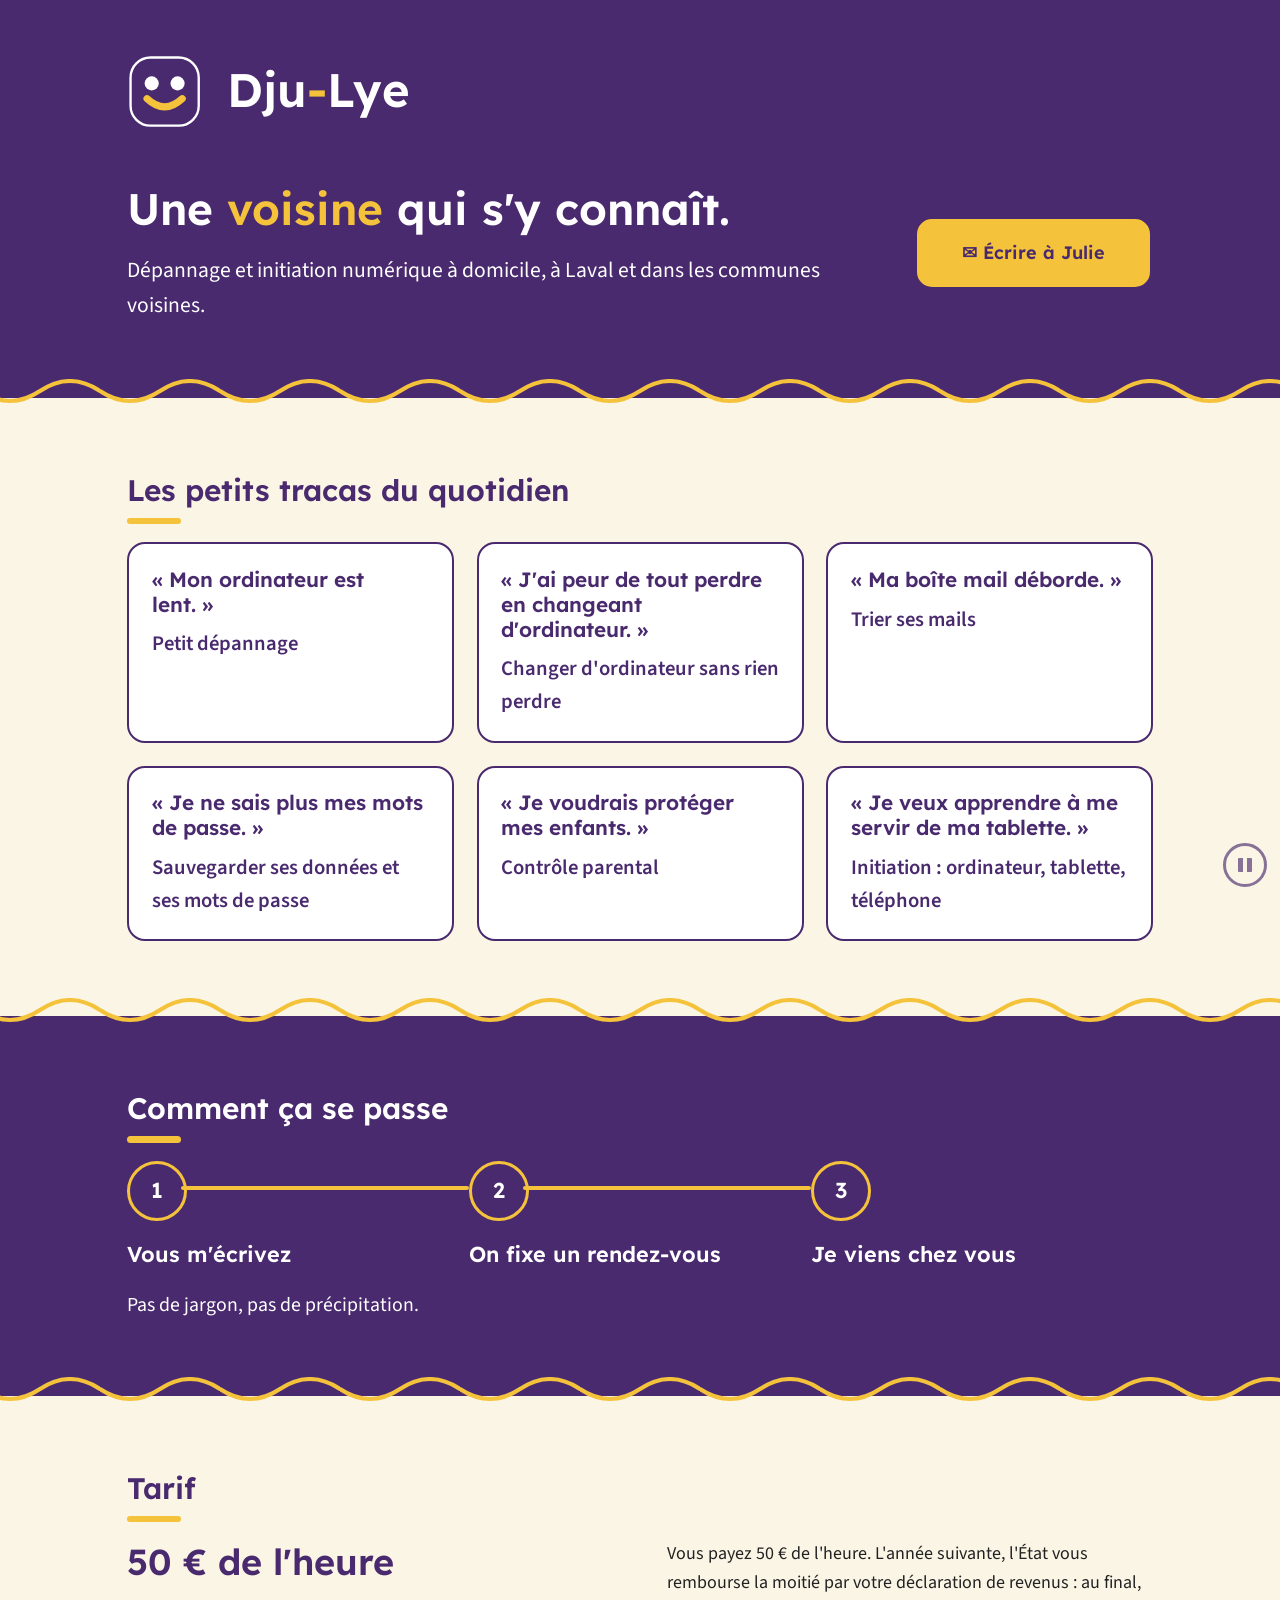
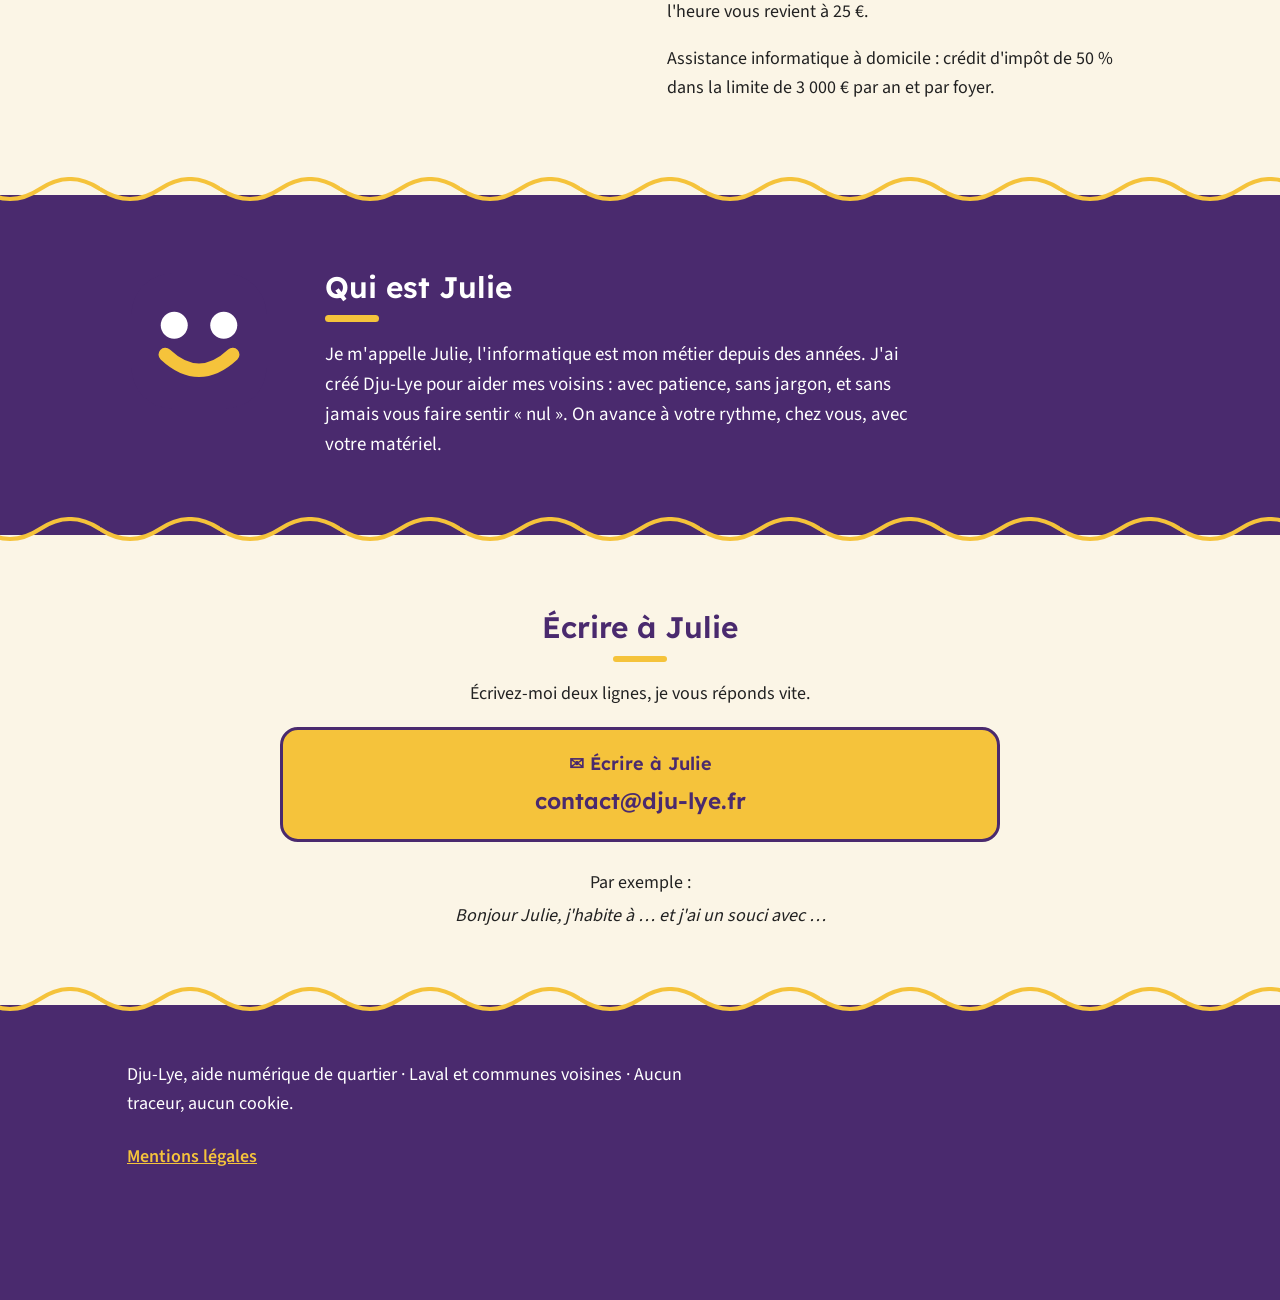
==== commit b7786583: "Fin d'Halloween : le site retrouve son thème normal (aubergine et miel), fichiers du thème conservés" ====
--- a/index.html
+++ b/index.html
@@ -8,58 +8,15 @@
   <link rel="icon" href="images/symbole.svg" type="image/svg+xml">
   <link rel="preload" href="polices/Lexend-SemiBold.woff2" as="font" type="font/woff2" crossorigin>
   <link rel="stylesheet" href="style.css">
-  <!-- Saison en cours : changer de saison, c'est changer ce <link> (saisons/geek.css, halloween.css, lumieres-decembre.css…),
-       ET le script du même thème plus bas (js/geek.js, js/halloween.js ou js/lumieres-decembre.js), ET la phrase de saison
-       (<p class="saison">). Supprimer la ligne et vider la phrase revient au site sobre. -->
-  <link rel="stylesheet" href="saisons/geek.css">
-  <!-- Geek : le sourire du logo reste masqué jusqu'à son tracé, pour éviter un flash. Repli : la classe est
-       posée seulement si le thème est actif et les animations ne sont pas arrêtées, retirée par js/geek.js,
-       et de toute façon après 3 s ; sans JavaScript, le sourire reste visible. -->
-  <script>
-    (function () {
-      var lien = document.querySelector('link[rel="stylesheet"][href$="saisons/geek.css"]');
-      var choix; try { choix = localStorage.getItem("animations-arretees"); } catch (e) {}
-      var arretees = choix === "oui" || (choix !== "non" && matchMedia("(prefers-reduced-motion: reduce)").matches);
-      if (!lien || lien.disabled || arretees) return;
-      var racine = document.documentElement;
-      racine.classList.add("sourire-attendu");
-      setTimeout(function () { racine.classList.remove("sourire-attendu"); }, 3000);
-    })();
-  </script>
+  <!-- Saison en cours : changer ce fichier (saisons/noel.css, saisons/paques.css…) ou supprimer la ligne pour revenir au site sobre. -->
   <script defer src="js/vendor/gsap.min.js"></script>
   <script defer src="js/vendor/DrawSVGPlugin.min.js"></script>
   <script defer src="js/vendor/MotionPathPlugin.min.js"></script>
   <script src="js/animations.js" defer></script>
-  <script src="js/geek.js" defer></script>
 </head>
 <body>
   <header class="sombre accroche">
     <div class="contenu">
-      <!-- Bip, le robot du thème Geek : décoratif, caché par défaut (style.css), affiché et animé par saisons/geek.css. -->
-      <svg class="deco-theme bip" aria-hidden="true" focusable="false" xmlns="http://www.w3.org/2000/svg" viewBox="0 0 48 52" width="48" height="52">
-        <g fill="#6b4a91" stroke="#ffffff" stroke-width="1.5" stroke-linejoin="round" vector-effect="non-scaling-stroke">
-          <rect x="2.5" y="25" width="5" height="12" rx="2.5"/>
-          <rect class="bip-bras" x="39" y="25" width="5" height="12" rx="2.5"/>
-          <rect x="11" y="38" width="9" height="10" rx="3.5"/>
-          <rect x="28" y="38" width="9" height="10" rx="3.5"/>
-          <path d="M24 16 L24 8" stroke-linecap="round"/>
-          <rect x="7" y="15" width="34" height="27" rx="10"/>
-        </g>
-        <circle cx="24" cy="6" r="3.4" fill="#8e6bb5" stroke="#ffffff" stroke-width="1.5"/>
-        <g class="bip-lampe" fill="#f5c33b">
-          <circle cx="24" cy="6" r="7" opacity=".35"/>
-          <circle cx="24" cy="6" r="3.4"/>
-        </g>
-        <circle class="bip-oeil" cx="17.5" cy="27" r="3.4" fill="#ffffff"/>
-        <circle class="bip-oeil" cx="30.5" cy="27" r="3.4" fill="#ffffff"/>
-        <path d="M18.5 34 Q24 38.5 29.5 34" fill="none" stroke="#f5c33b" stroke-width="2.4" stroke-linecap="round"/>
-        <!-- « z z z » du sommeil : invisibles, ils ne se montrent que quand Bip s'endort (js/geek.js, saisons/geek.css) -->
-        <g fill="#fbf5e6">
-          <g transform="translate(46 17) scale(1)"><path class="bip-z" d="M0 0H6.4V1.6L2.8 6.2H6.6V7.8H0V6.2L3.6 1.6H0Z"/></g>
-          <g transform="translate(52 6) scale(1.3)"><path class="bip-z bip-z2" d="M0 0H6.4V1.6L2.8 6.2H6.6V7.8H0V6.2L3.6 1.6H0Z"/></g>
-          <g transform="translate(60 -6) scale(1.6)"><path class="bip-z bip-z3" d="M0 0H6.4V1.6L2.8 6.2H6.6V7.8H0V6.2L3.6 1.6H0Z"/></g>
-        </g>
-      </svg>
       <svg class="logo" role="img" aria-label="Dju-Lye" xmlns="http://www.w3.org/2000/svg" viewBox="0 0 245 64">
         <g class="logo-symbole">
           <rect x="3" y="3" width="58" height="58" rx="17" fill="#4a2a6e" stroke="#ffffff" stroke-width="2"/>
@@ -68,17 +25,6 @@
           <path class="logo-sourire" d="M17 38 Q32 52 47 38" fill="none" stroke="#f5c33b" stroke-width="6" stroke-linecap="round"/>
         </g>
         <text x="85" y="45" font-family="Lexend, 'Segoe UI', sans-serif" font-size="40" font-weight="600" fill="#ffffff">Dju<tspan fill="#f5c33b" font-weight="700">-</tspan>Lye</text>
-      </svg>
-      <!-- Chauve-souris du thème Halloween : cachée par défaut, animée par js/halloween.js (PC seulement). -->
-      <svg class="chauve-souris" aria-hidden="true" focusable="false" xmlns="http://www.w3.org/2000/svg" viewBox="-28 -10 56 20" width="56" height="20" style="display:none">
-        <g class="chauve-souris-ailes" fill="#f28c28" stroke="#ffffff" stroke-width="1.5" stroke-linejoin="round" vector-effect="non-scaling-stroke">
-          <path vector-effect="non-scaling-stroke" d="M6.5 -2 C12 -8 20 -9 26 -5 Q27.5 -3.5 25.5 -2 Q22.5 -0.5 22 2 Q22 4 20 4.5 Q17.5 3 15.5 6 Q14 7.5 12.5 6 Q10 4 7 6 Z"/>
-          <path vector-effect="non-scaling-stroke" d="M6.5 -2 C12 -8 20 -9 26 -5 Q27.5 -3.5 25.5 -2 Q22.5 -0.5 22 2 Q22 4 20 4.5 Q17.5 3 15.5 6 Q14 7.5 12.5 6 Q10 4 7 6 Z" transform="scale(-1 1)"/>
-        </g>
-        <path vector-effect="non-scaling-stroke" d="M-7 -3 Q-7.5 -9 -4.5 -8.5 Q-2 -7.2 0 -7.2 Q2 -7.2 4.5 -8.5 Q7.5 -9 7 -3 Q8.5 1 7 5 Q4 9 0 9 Q-4 9 -7 5 Q-8.5 1 -7 -3 Z" fill="#f28c28" stroke="#ffffff" stroke-width="1.5" stroke-linejoin="round"/>
-        <circle cx="-3.2" cy="-1" r="1.9" fill="#ffffff"/>
-        <circle cx="3.2" cy="-1" r="1.9" fill="#ffffff"/>
-        <path d="M-2.6 3.2 Q0 6 2.6 3.2" fill="none" stroke="#f5c33b" stroke-width="1.4" stroke-linecap="round"/>
       </svg>
       <h1>Une <span>voisine</span> qui s'y connaît.</h1>
       <p>Dépannage et initiation numérique à domicile, à Laval et dans les communes voisines.</p>
@@ -137,25 +83,12 @@
 
     <section class="clair ecrire" aria-labelledby="ecrire">
       <div class="contenu">
-        <!-- Manette générique du thème Geek : décorative, cachée par défaut (style.css), affichée par saisons/geek.css. -->
-        <svg class="deco-theme manette" aria-hidden="true" focusable="false" xmlns="http://www.w3.org/2000/svg" viewBox="0 0 64 40" width="64" height="40">
-          <rect x="2" y="5" width="60" height="30" rx="15" fill="#6b4a91" stroke="#4a2a6e" stroke-width="1.5" vector-effect="non-scaling-stroke"/>
-          <rect x="12" y="18" width="14" height="5" rx="2" fill="#fbf5e6"/>
-          <rect x="16.5" y="13.5" width="5" height="14" rx="2" fill="#fbf5e6"/>
-          <rect x="28" y="20" width="4" height="2.4" rx="1.2" fill="#8e6bb5"/>
-          <rect x="34" y="20" width="4" height="2.4" rx="1.2" fill="#8e6bb5"/>
-          <circle cx="45" cy="23" r="5.2" fill="#2a1646"/>
-          <circle cx="45" cy="23" r="4" fill="#ff8fb1" class="manette-b1"/>
-          <circle cx="53" cy="16" r="5.2" fill="#2a1646"/>
-          <circle cx="53" cy="16" r="4" fill="#7ee0b5"/>
-        </svg>
         <h2 id="ecrire">Écrire à Julie</h2>
         <p>Écrivez-moi deux lignes, je vous réponds vite.</p>
         <a class="bouton" href="mailto:contact@dju-lye.fr"><span class="bouton-libelle"><span aria-hidden="true">✉</span> Écrire à Julie</span><span>contact@dju-lye.fr</span></a>
         <p class="exemple">Par exemple&nbsp;:</p>
         <p class="modele">Bonjour Julie, j'habite à … et j'ai un souci avec …</p>
         <!-- Phrase de saison : changer le texte, ou vider la balise hors fête. -->
-        <p class="saison">Ici, on joue la partie sans stress&#8239;: une voisine, un ordi, et on le répare ensemble&#8239;!</p>
       </div>
     </section>
     <div class="courbe c-a" aria-hidden="true"></div>
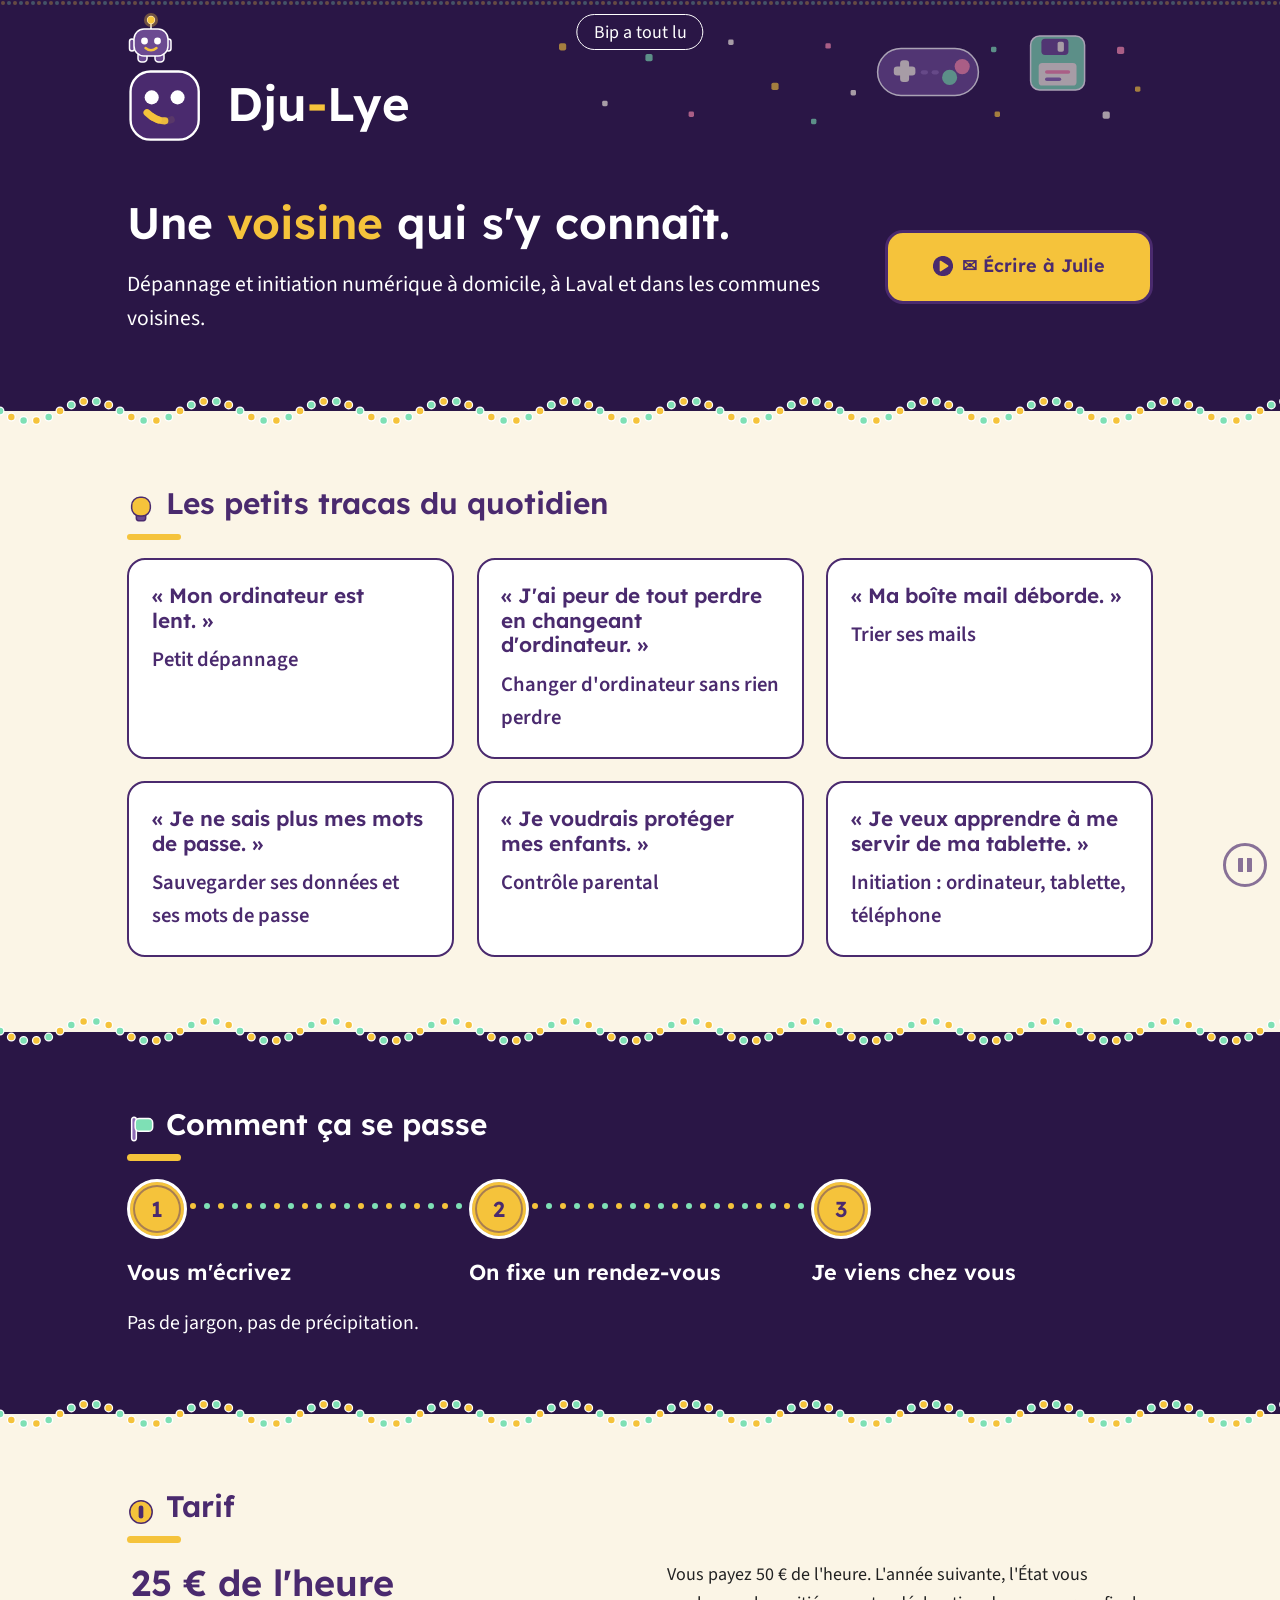
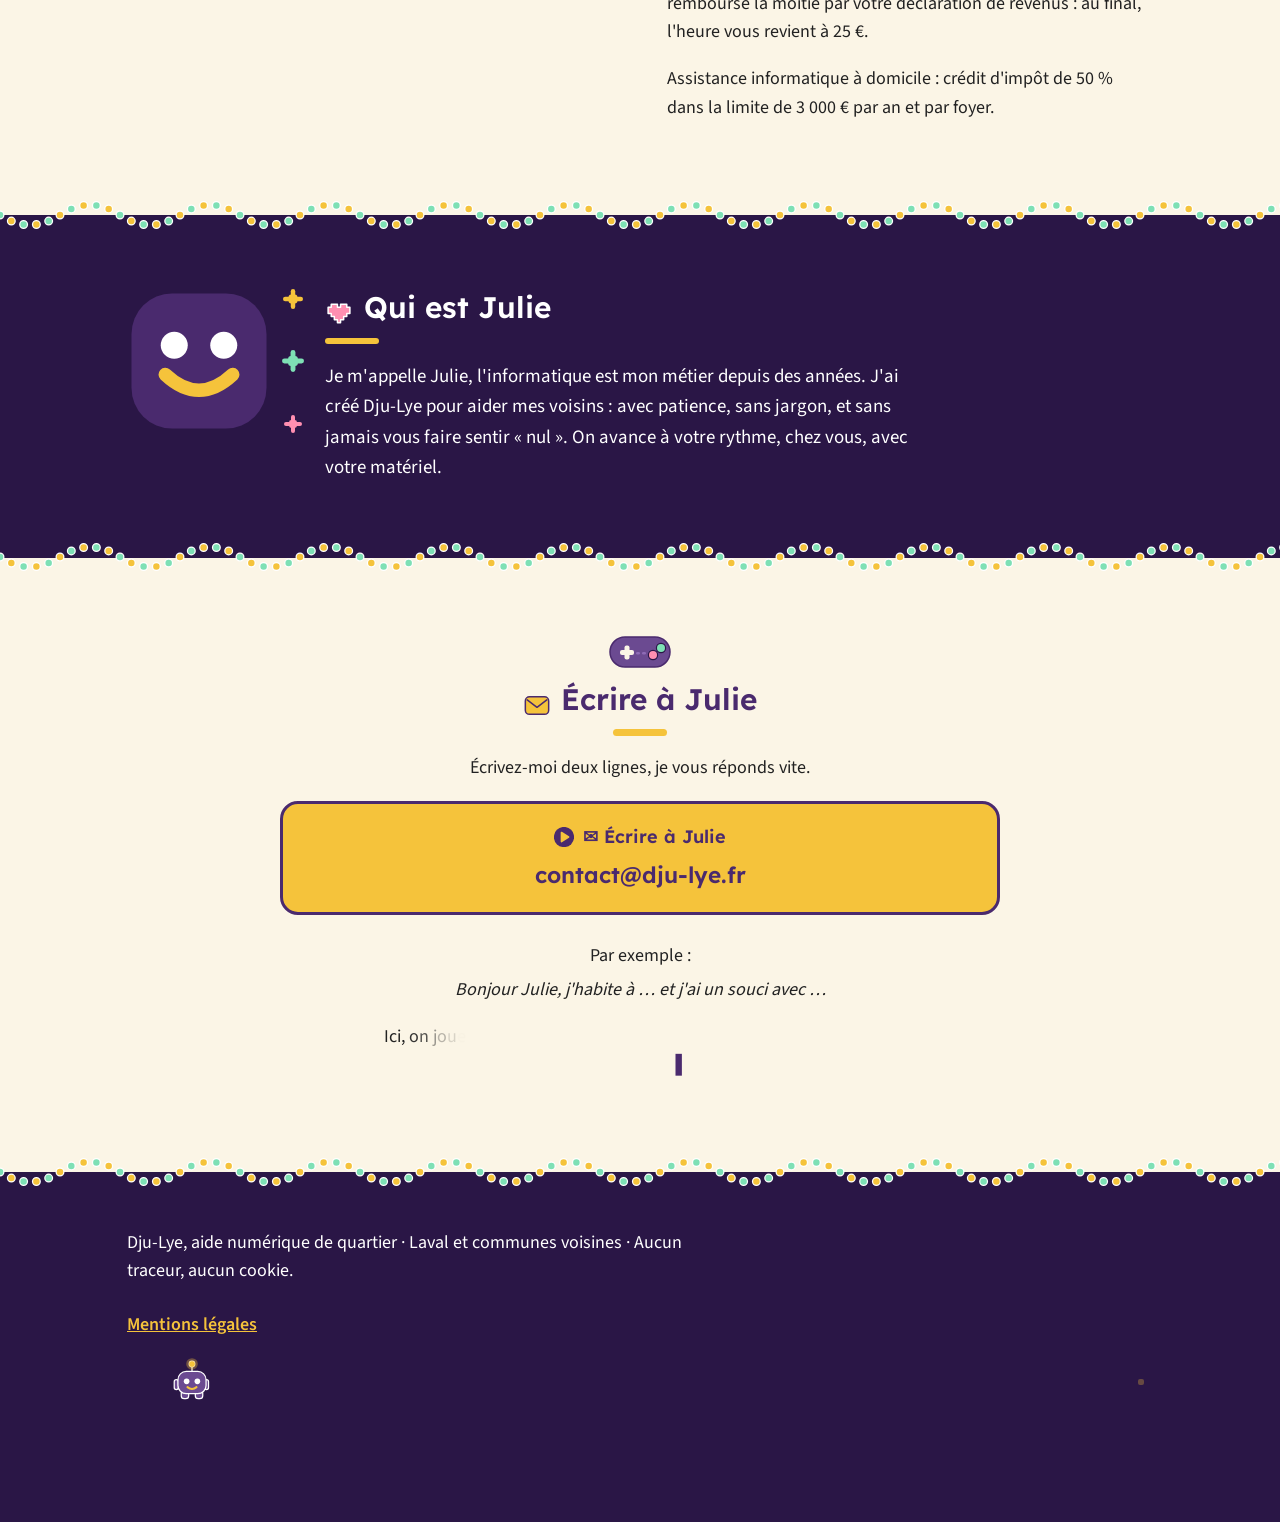
==== commit 1462c9e0: "Fusion de theme-geek : le thème Geek devient le thème en ligne, Halloween reste retiré du site (fich" ====
--- a/index.html
+++ b/index.html
@@ -8,15 +8,58 @@
   <link rel="icon" href="images/symbole.svg" type="image/svg+xml">
   <link rel="preload" href="polices/Lexend-SemiBold.woff2" as="font" type="font/woff2" crossorigin>
   <link rel="stylesheet" href="style.css">
-  <!-- Saison en cours : changer ce fichier (saisons/noel.css, saisons/paques.css…) ou supprimer la ligne pour revenir au site sobre. -->
+  <!-- Saison en cours : changer de saison, c'est changer ce <link> (saisons/geek.css, lumieres-decembre.css…),
+       ET le script du même thème plus bas (js/geek.js ou js/lumieres-decembre.js), ET la phrase de saison
+       (<p class="saison">). Supprimer la ligne et vider la phrase revient au site sobre. -->
+  <link rel="stylesheet" href="saisons/geek.css">
+  <!-- Geek : le sourire du logo reste masqué jusqu'à son tracé, pour éviter un flash. Repli : la classe est
+       posée seulement si le thème est actif et les animations ne sont pas arrêtées, retirée par js/geek.js,
+       et de toute façon après 3 s ; sans JavaScript, le sourire reste visible. -->
+  <script>
+    (function () {
+      var lien = document.querySelector('link[rel="stylesheet"][href$="saisons/geek.css"]');
+      var choix; try { choix = localStorage.getItem("animations-arretees"); } catch (e) {}
+      var arretees = choix === "oui" || (choix !== "non" && matchMedia("(prefers-reduced-motion: reduce)").matches);
+      if (!lien || lien.disabled || arretees) return;
+      var racine = document.documentElement;
+      racine.classList.add("sourire-attendu");
+      setTimeout(function () { racine.classList.remove("sourire-attendu"); }, 3000);
+    })();
+  </script>
   <script defer src="js/vendor/gsap.min.js"></script>
   <script defer src="js/vendor/DrawSVGPlugin.min.js"></script>
   <script defer src="js/vendor/MotionPathPlugin.min.js"></script>
   <script src="js/animations.js" defer></script>
+  <script src="js/geek.js" defer></script>
 </head>
 <body>
   <header class="sombre accroche">
     <div class="contenu">
+      <!-- Bip, le robot du thème Geek : décoratif, caché par défaut (style.css), affiché et animé par saisons/geek.css. -->
+      <svg class="deco-theme bip" aria-hidden="true" focusable="false" xmlns="http://www.w3.org/2000/svg" viewBox="0 0 48 52" width="48" height="52">
+        <g fill="#6b4a91" stroke="#ffffff" stroke-width="1.5" stroke-linejoin="round" vector-effect="non-scaling-stroke">
+          <rect x="2.5" y="25" width="5" height="12" rx="2.5"/>
+          <rect class="bip-bras" x="39" y="25" width="5" height="12" rx="2.5"/>
+          <rect x="11" y="38" width="9" height="10" rx="3.5"/>
+          <rect x="28" y="38" width="9" height="10" rx="3.5"/>
+          <path d="M24 16 L24 8" stroke-linecap="round"/>
+          <rect x="7" y="15" width="34" height="27" rx="10"/>
+        </g>
+        <circle cx="24" cy="6" r="3.4" fill="#8e6bb5" stroke="#ffffff" stroke-width="1.5"/>
+        <g class="bip-lampe" fill="#f5c33b">
+          <circle cx="24" cy="6" r="7" opacity=".35"/>
+          <circle cx="24" cy="6" r="3.4"/>
+        </g>
+        <circle class="bip-oeil" cx="17.5" cy="27" r="3.4" fill="#ffffff"/>
+        <circle class="bip-oeil" cx="30.5" cy="27" r="3.4" fill="#ffffff"/>
+        <path d="M18.5 34 Q24 38.5 29.5 34" fill="none" stroke="#f5c33b" stroke-width="2.4" stroke-linecap="round"/>
+        <!-- « z z z » du sommeil : invisibles, ils ne se montrent que quand Bip s'endort (js/geek.js, saisons/geek.css) -->
+        <g fill="#fbf5e6">
+          <g transform="translate(46 17) scale(1)"><path class="bip-z" d="M0 0H6.4V1.6L2.8 6.2H6.6V7.8H0V6.2L3.6 1.6H0Z"/></g>
+          <g transform="translate(52 6) scale(1.3)"><path class="bip-z bip-z2" d="M0 0H6.4V1.6L2.8 6.2H6.6V7.8H0V6.2L3.6 1.6H0Z"/></g>
+          <g transform="translate(60 -6) scale(1.6)"><path class="bip-z bip-z3" d="M0 0H6.4V1.6L2.8 6.2H6.6V7.8H0V6.2L3.6 1.6H0Z"/></g>
+        </g>
+      </svg>
       <svg class="logo" role="img" aria-label="Dju-Lye" xmlns="http://www.w3.org/2000/svg" viewBox="0 0 245 64">
         <g class="logo-symbole">
           <rect x="3" y="3" width="58" height="58" rx="17" fill="#4a2a6e" stroke="#ffffff" stroke-width="2"/>
@@ -83,12 +126,25 @@
 
     <section class="clair ecrire" aria-labelledby="ecrire">
       <div class="contenu">
+        <!-- Manette générique du thème Geek : décorative, cachée par défaut (style.css), affichée par saisons/geek.css. -->
+        <svg class="deco-theme manette" aria-hidden="true" focusable="false" xmlns="http://www.w3.org/2000/svg" viewBox="0 0 64 40" width="64" height="40">
+          <rect x="2" y="5" width="60" height="30" rx="15" fill="#6b4a91" stroke="#4a2a6e" stroke-width="1.5" vector-effect="non-scaling-stroke"/>
+          <rect x="12" y="18" width="14" height="5" rx="2" fill="#fbf5e6"/>
+          <rect x="16.5" y="13.5" width="5" height="14" rx="2" fill="#fbf5e6"/>
+          <rect x="28" y="20" width="4" height="2.4" rx="1.2" fill="#8e6bb5"/>
+          <rect x="34" y="20" width="4" height="2.4" rx="1.2" fill="#8e6bb5"/>
+          <circle cx="45" cy="23" r="5.2" fill="#2a1646"/>
+          <circle cx="45" cy="23" r="4" fill="#ff8fb1" class="manette-b1"/>
+          <circle cx="53" cy="16" r="5.2" fill="#2a1646"/>
+          <circle cx="53" cy="16" r="4" fill="#7ee0b5"/>
+        </svg>
         <h2 id="ecrire">Écrire à Julie</h2>
         <p>Écrivez-moi deux lignes, je vous réponds vite.</p>
         <a class="bouton" href="mailto:contact@dju-lye.fr"><span class="bouton-libelle"><span aria-hidden="true">✉</span> Écrire à Julie</span><span>contact@dju-lye.fr</span></a>
         <p class="exemple">Par exemple&nbsp;:</p>
         <p class="modele">Bonjour Julie, j'habite à … et j'ai un souci avec …</p>
         <!-- Phrase de saison : changer le texte, ou vider la balise hors fête. -->
+        <p class="saison">Ici, on joue la partie sans stress&#8239;: une voisine, un ordi, et on le répare ensemble&#8239;!</p>
       </div>
     </section>
     <div class="courbe c-a" aria-hidden="true"></div>
--- a/style.css
+++ b/style.css
@@ -350,6 +350,10 @@
   clip-path: polygon(15% 0, 100% 50%, 15% 100%);
 }
 html.avec-pause footer { padding-bottom: 4.5rem; } /* le bouton fixe ne masque pas le pied de page */
+@media (max-width: 47.99em) { /* mobile : le bouton ne suit pas le défilement, il reste en bas de page sous le texte */
+  body { position: relative; }
+  #pause-animations { position: absolute; }
+}
 
 /* Animations arrêtées par le visiteur : plus de mouvement, les effets de couleur restent */
 html.sans-animation *, html.sans-animation *::before, html.sans-animation *::after {
--- a/saisons/geek.css
+++ b/saisons/geek.css
@@ -0,0 +1,472 @@
+/* Saison : Geek, « Pixels de quartier » (thème de repos : sans période, il reste en place hors fête)
+   Phrase de saison (<p class="saison"> d'index.html) :
+   Ici, on joue la partie sans stress&#8239;: une voisine, un ordi, et on le répare ensemble&#8239;!
+   Style : saisons/GUIDE-DE-STYLE.md (formes rondes-carrées, pixels aux coins arrondis, liseré blanc 1,5 px sur fond sombre).
+   Exception validée par Julie : le poids du CSS de ce thème n'est pas limité à 12 Ko.
+   Palette : nuit aubergine #2a1646 (remplace l'aubergine des sections sombres et des vagues), aubergine clair #6b4a91 et
+   #8e6bb5, miel #f5c33b, menthe #7ee0b5, rose bonbon #ff8fb1, crème #fbf5e6. Menthe et rose : fonds sombres et décors
+   seulement, jamais en texte sur fond clair. Le fil aubergine et miel de Dju-Lye est conservé.
+   Personnage : Bip, petit robot-cube aubergine clair, deux yeux blancs, sourire miel, antenne à bout rond (SVG en ligne
+   dans index.html, caché par défaut par style.css). Un seul personnage, qui pourra apparaître à deux endroits, jamais en même temps.
+   Aucune marque ni personnage protégé : manette et disquette génériques.
+   Emplacements :
+   1. au-dessus du logo : Bip (.accroche .bip, SVG en ligne) ; coucou toutes les 10 s, bond à l'arrivée, antenne qui s'allume ;
+   2. ciel de l'en-tête, PC seulement (.accroche .contenu::before, dès 900px) : étoiles-pixels, manette, disquette, dérive de ~9 s ;
+   3. au-dessus de « Écrire à Julie » : manette à deux boutons ronds (.manette, SVG en ligne) ; un bouton s'enfonce quand on
+      survole le bouton « Écrire à Julie » (dès 900px) ;
+   4. vagues (.courbe) : pastilles menthe et miel qui défilent très lentement (.courbe::before, 80 s) ;
+   5. phrase de saison (.saison) : écrite lettre par lettre par js/geek.js, puis curseur ▌ à 1 Hz.
+   Autres décors :
+   - icône-pixel de 28 px devant chaque titre de section (h2::before : ampoule, drapeau, pièce, cœur, enveloppe) ;
+   - jetons miel pour les étapes (.etapes li::before), demi-tour au survol, ligne de pastilles entre les étapes ;
+   - bouton de contact : petit ▶ miel dans un rond aubergine, qui pulse en opacité (2 s) devant l'enveloppe ;
+   - « Qui est Julie » : le symbole cligne des yeux toutes les 9 s, trois étoiles-pixels scintillent en alternance.
+   Seconde vague (js/geek.js pour tout ce qui bouge ; chaque élément est coupé par la pause et « moins de mouvement ») :
+   - Bip visite le logo (PC dès 900 px) : vers 9 s, puis toutes les 45 s, en 12 petits pas (steps) ; Bip du pied de page
+     (.bip-pied, copie du Bip) : jamais animé en même temps que Bip du haut (IntersectionObserver, classe .immobile) ;
+   - cartes de services : pictogramme-pixel au survol (souris seulement, CSS seul) ; jauge de lecture (.jauge) ;
+     tarif en score (.score, .bonus-25) ;
+   - œufs de Pâques décoratifs : code secret (.bip-danse, .message-secret), 5 clics sur le logo (.etoile-pixel),
+     sommeil de Bip (body.bip-dort, .bip-z), pixel caché (.pixel-cache, .bulle-pixel), rebond du « 25 € » (.vingt-cinq, .bonus-mot).
+   Sécurité du mouvement : aucun élément ne change plus de 3 fois par seconde, pas de flash ; fondus lents ; moins de mouvement
+   (prefers-reduced-motion) et bouton pause (html.sans-animation) coupent tout ; sous 900 px, ni ciel ni manette animée.
+   Le sourire du logo reste masqué avant son tracé (classe sourire-attendu du <head>, retirée par js/geek.js ou après 3 s). */
+
+/* Sourire du logo masqué avant son tracé (classe posée par le <head>, retirée par js/geek.js ou après 3 s) */
+html.sourire-attendu .logo-sourire { visibility: hidden; }
+
+/* Moins de mouvement : aucune animation */
+@media (prefers-reduced-motion: reduce) {
+  *, *::before, *::after { animation: none !important; }
+}
+
+/* Palette */
+:root {
+  --nuit: #2a1646;
+  --menthe: #7ee0b5;
+  --e-miel: url("data:image/svg+xml,%3Csvg xmlns='http://www.w3.org/2000/svg' viewBox='0 0 9 9'%3E%3Cg fill='%23f5c33b'%3E%3Crect x='3.5' y='0' width='2' height='9' rx='1'/%3E%3Crect x='0' y='3.5' width='9' height='2' rx='1'/%3E%3Crect x='2.5' y='2.5' width='4' height='4' rx='1.2'/%3E%3C/g%3E%3C/svg%3E");
+  --e-rose: url("data:image/svg+xml,%3Csvg xmlns='http://www.w3.org/2000/svg' viewBox='0 0 9 9'%3E%3Cg fill='%23ff8fb1'%3E%3Crect x='3.5' y='0' width='2' height='9' rx='1'/%3E%3Crect x='0' y='3.5' width='9' height='2' rx='1'/%3E%3Crect x='2.5' y='2.5' width='4' height='4' rx='1.2'/%3E%3C/g%3E%3C/svg%3E");
+  --e-menthe: url("data:image/svg+xml,%3Csvg xmlns='http://www.w3.org/2000/svg' viewBox='0 0 9 9'%3E%3Cg fill='%237ee0b5'%3E%3Crect x='3.5' y='0' width='2' height='9' rx='1'/%3E%3Crect x='0' y='3.5' width='9' height='2' rx='1'/%3E%3Crect x='2.5' y='2.5' width='4' height='4' rx='1.2'/%3E%3C/g%3E%3C/svg%3E");
+}
+
+/* Nuit aubergine à la place de l'aubergine : sections sombres et moitié sombre des vagues */
+.sombre { background: var(--nuit); }
+.courbe.a-c { --de: var(--nuit); }
+.courbe.c-a { --vers: var(--nuit); }
+
+/* ---------- Emplacement 1 : Bip, au-dessus du logo (mobile et PC) ---------- */
+.accroche { --marge: 1.25rem; overflow-x: clip; }
+.accroche .contenu { position: relative; padding-top: 3.75rem; }
+@media (min-width: 48em) {
+  .accroche { --marge: 2rem; }
+}
+
+.accroche .bip {
+  display: block;
+  position: absolute;
+  top: .75rem;
+  left: var(--marge);
+  width: 48px;
+  height: 52px;
+  overflow: visible;
+  pointer-events: none;
+  animation: bip-bond 1.2s ease-in-out 3.4s 1 backwards; /* un seul bond léger, après le tracé du sourire (fini vers 3,3 s) : un seul mouvement principal à la fois ; « backwards » : une fois fini, le style en ligne de GSAP (visite de Bip) reprend la main */
+}
+@keyframes bip-bond {
+  0%, 100% { transform: translateY(0); }
+  35% { transform: translateY(-8px); }
+}
+
+/* Antenne qui s'allume doucement : l'opacité seule varie */
+.bip-lampe { animation: bip-allume 5s ease-in-out infinite alternate; }
+@keyframes bip-allume { from { opacity: .2; } to { opacity: 1; } }
+
+/* Coucou toutes les 10 s : le bras droit se lève, ondule deux fois (un mouvement toutes les 0,5 s) et redescend */
+.bip-bras { transform-origin: 41.5px 27.5px; animation: bip-coucou 10s ease-in-out 4.6s infinite; } /* le cycle démarre quand le bond est fini (3,4 + 1,2 s) */
+@keyframes bip-coucou {
+  0%, 76% { transform: rotate(0); }
+  81% { transform: rotate(-125deg); }
+  86% { transform: rotate(-150deg); }
+  91% { transform: rotate(-125deg); }
+  96% { transform: rotate(-150deg); }
+  100% { transform: rotate(0); }
+}
+
+/* ---------- Emplacement 2 : ciel de pixels, PC seulement ---------- */
+@media (min-width: 900px) {
+  /* Étoiles-pixels, manette et disquette génériques, qui dérivent de quelques pixels (opacité du ciel 0,6) */
+  .accroche .contenu::before {
+    content: "";
+    position: absolute;
+    top: 1rem;
+    right: 2rem;
+    width: 34rem;
+    height: 7rem;
+    opacity: .6;
+    background: url("data:image/svg+xml,%3Csvg xmlns='http://www.w3.org/2000/svg' viewBox='0 0 340 70'%3E%3Cg%3E%3Crect x='10' y='14' width='4' height='4' rx='1' fill='%23f5c33b'/%3E%3Crect x='34' y='46' width='3' height='3' rx='.8' fill='%23fbf5e6'/%3E%3Crect x='58' y='20' width='4' height='4' rx='1' fill='%237ee0b5'/%3E%3Crect x='82' y='52' width='3' height='3' rx='.8' fill='%23ff8fb1'/%3E%3Crect x='104' y='12' width='3' height='3' rx='.8' fill='%23fbf5e6'/%3E%3Crect x='128' y='36' width='4' height='4' rx='1' fill='%23f5c33b'/%3E%3Crect x='150' y='56' width='3' height='3' rx='.8' fill='%237ee0b5'/%3E%3Crect x='158' y='14' width='3' height='3' rx='.8' fill='%23ff8fb1'/%3E%3Crect x='172' y='40' width='3' height='3' rx='.8' fill='%23fbf5e6'/%3E%3Crect x='252' y='52' width='3' height='3' rx='.8' fill='%23f5c33b'/%3E%3Crect x='250' y='16' width='3' height='3' rx='.8' fill='%237ee0b5'/%3E%3Crect x='312' y='52' width='4' height='4' rx='1' fill='%23fbf5e6'/%3E%3Crect x='320' y='16' width='4' height='4' rx='1' fill='%23ff8fb1'/%3E%3Crect x='330' y='38' width='3' height='3' rx='.8' fill='%23f5c33b'/%3E%3C/g%3E%3Cg transform='translate(186 14)' stroke-linejoin='round'%3E%3Crect x='1' y='3' width='56' height='26' rx='13' fill='%236b4a91' stroke='%23ffffff' stroke-width='1.5' vector-effect='non-scaling-stroke'/%3E%3Crect x='10' y='13' width='12' height='5' rx='1.8' fill='%23fbf5e6'/%3E%3Crect x='13.5' y='9.5' width='5' height='12' rx='1.8' fill='%23fbf5e6'/%3E%3Crect x='25' y='15' width='4' height='2.4' rx='1.2' fill='%238e6bb5'/%3E%3Crect x='31' y='15' width='4' height='2.4' rx='1.2' fill='%238e6bb5'/%3E%3Ccircle cx='41' cy='19' r='4.2' fill='%237ee0b5'/%3E%3Ccircle cx='48' cy='13' r='4.2' fill='%23ff8fb1'/%3E%3C/g%3E%3Cg transform='translate(272 10)' stroke-linejoin='round'%3E%3Crect x='0' y='0' width='30' height='30' rx='5' fill='%237ee0b5' stroke='%23ffffff' stroke-width='1.5' vector-effect='non-scaling-stroke'/%3E%3Crect x='6' y='1.5' width='15' height='9' rx='2' fill='%236b4a91'/%3E%3Crect x='15' y='3.2' width='3.5' height='5.6' rx='1' fill='%23fbf5e6'/%3E%3Crect x='4.5' y='15' width='21' height='12.5' rx='2' fill='%23fbf5e6'/%3E%3Crect x='8' y='19' width='14' height='2' rx='1' fill='%23ff8fb1'/%3E%3Crect x='8' y='23' width='9' height='2' rx='1' fill='%238e6bb5'/%3E%3C/g%3E%3C/svg%3E") center / contain no-repeat;
+    pointer-events: none;
+    animation: derive 9s ease-in-out infinite alternate;
+  }
+  @keyframes derive {
+    from { transform: translate(-4px, -4px); }
+    to { transform: translate(4px, 4px); }
+  }
+}
+
+/* ---------- Emplacement 3 : manette au-dessus de « Écrire à Julie » ---------- */
+.ecrire .manette {
+  display: block;
+  width: 64px;
+  height: 40px;
+  margin-bottom: .5rem;
+  overflow: visible;
+  pointer-events: none;
+}
+@media (min-width: 900px) {
+  .ecrire .manette { margin-left: auto; margin-right: auto; }
+  .manette-b1 { transition: transform 200ms; }
+  /* Un bouton s'enfonce quand on survole (ou qu'on atteint au clavier) le bouton « Écrire à Julie » */
+  .ecrire .contenu:has(.bouton:hover) .manette-b1,
+  .ecrire .contenu:has(.bouton:focus-visible) .manette-b1 { transform: translateY(1.6px); }
+}
+/* Moins de mouvement ou animations arrêtées : le bouton de la manette ne bouge pas */
+@media (prefers-reduced-motion: reduce) {
+  .manette-b1 { transform: none !important; }
+}
+html.sans-animation .manette-b1 { transform: none !important; }
+
+/* ---------- Emplacement 4 : vagues à pastilles (menthe et miel), qui défilent très lentement ---------- */
+.courbe {
+  position: relative;
+  overflow: hidden;
+  background: linear-gradient(to bottom, var(--de) 50%, var(--vers) 50%);
+}
+/* Même forme que style.css (décalée de 6 px). Tuile de 120 px : le défilement de 120 px boucle sans coupure. */
+.courbe::before {
+  content: "";
+  position: absolute;
+  top: 0;
+  bottom: 0;
+  left: -120px;
+  right: 0;
+  background: url("data:image/svg+xml,%3Csvg xmlns='http://www.w3.org/2000/svg' width='120' height='36' viewBox='0 0 120 36'%3E%3Cg fill='none' stroke-linecap='round'%3E%3Cpath d='M0 18 Q30 38 60 18 T120 18' pathLength='120' stroke='%23ffffff' stroke-width='9' stroke-dasharray='0 24'/%3E%3Cpath d='M0 18 Q30 38 60 18 T120 18' pathLength='120' stroke='%23ffffff' stroke-width='9' stroke-dasharray='0 24' stroke-dashoffset='-12'/%3E%3Cpath d='M0 18 Q30 38 60 18 T120 18' pathLength='120' stroke='%237ee0b5' stroke-width='6.5' stroke-dasharray='0 24'/%3E%3Cpath d='M0 18 Q30 38 60 18 T120 18' pathLength='120' stroke='%23f5c33b' stroke-width='6.5' stroke-dasharray='0 24' stroke-dashoffset='-12'/%3E%3C/g%3E%3C/svg%3E") 0 center / 120px 36px repeat-x;
+  pointer-events: none;
+  animation: defile 80s linear infinite;
+}
+@keyframes defile { to { transform: translateX(120px); } }
+
+/* ---------- Emplacement 5 : phrase de saison, écrite lettre par lettre par js/geek.js ---------- */
+.saison { position: relative; margin-top: 1rem; }
+.saison-frappe .l { opacity: 0; }
+.saison-frappe [aria-hidden] { user-select: none; } /* copier la phrase ne la copie qu'une fois */
+.saison-fini .l { opacity: 1 !important; } /* phrase affichée d'un bloc (animations arrêtées en cours de route) */
+.saison .curseur {
+  display: inline-block;
+  margin-left: .1em;
+  color: var(--aubergine);
+  animation: curseur 1s ease-in-out infinite; /* 1 Hz, en fondu */
+}
+@keyframes curseur { 0%, 100% { opacity: 1; } 50% { opacity: .15; } }
+
+/* ---------- Titres de sections : icône-pixel de 28 px, fixe et décorative ---------- */
+h2::before {
+  content: "";
+  display: inline-block;
+  width: 28px;
+  height: 28px;
+  margin-right: .6rem;
+  vertical-align: -.3em;
+  background-position: center;
+  background-size: contain;
+  background-repeat: no-repeat;
+}
+/* Fond crème : trait aubergine ; fond nuit : liseré blanc */
+#services::before {
+  background-image: url("data:image/svg+xml,%3Csvg xmlns='http://www.w3.org/2000/svg' viewBox='0 0 12 12' stroke='%234a2a6e' stroke-width='1.5' stroke-linejoin='round'%3E%3Crect x='4' y='8' width='4' height='3' rx='1' fill='%236b4a91' vector-effect='non-scaling-stroke'/%3E%3Crect x='2' y='1' width='8' height='8' rx='3.5' fill='%23f5c33b' vector-effect='non-scaling-stroke'/%3E%3C/svg%3E");
+}
+#deroulement::before {
+  background-image: url("data:image/svg+xml,%3Csvg xmlns='http://www.w3.org/2000/svg' viewBox='0 0 12 12' stroke='%23ffffff' stroke-width='1.5' stroke-linejoin='round'%3E%3Crect x='2' y='1' width='2' height='10' rx='1' fill='%238e6bb5' vector-effect='non-scaling-stroke'/%3E%3Crect x='3.5' y='1.5' width='7.5' height='5.5' rx='1.8' fill='%237ee0b5' vector-effect='non-scaling-stroke'/%3E%3C/svg%3E");
+}
+#tarif::before {
+  background-image: url("data:image/svg+xml,%3Csvg xmlns='http://www.w3.org/2000/svg' viewBox='0 0 12 12'%3E%3Ccircle cx='6' cy='6' r='4.8' fill='%23f5c33b' stroke='%234a2a6e' stroke-width='1.5' vector-effect='non-scaling-stroke'/%3E%3Crect x='5' y='3.2' width='2' height='5.6' rx='1' fill='%234a2a6e'/%3E%3C/svg%3E");
+}
+#julie::before {
+  background-image: url("data:image/svg+xml,%3Csvg xmlns='http://www.w3.org/2000/svg' viewBox='-1 -1 9 8'%3E%3Cpath d='M1 0H3V1H4V0H6V1H7V3H6V4H5V5H4V6H3V5H2V4H1V3H0V1H1Z' fill='%23ff8fb1' stroke='%23ffffff' stroke-width='1.5' stroke-linejoin='round' vector-effect='non-scaling-stroke'/%3E%3C/svg%3E");
+}
+#ecrire::before {
+  background-image: url("data:image/svg+xml,%3Csvg xmlns='http://www.w3.org/2000/svg' viewBox='0 0 12 12' stroke='%234a2a6e' stroke-width='1.5' stroke-linejoin='round' stroke-linecap='round'%3E%3Crect x='1' y='2.5' width='10' height='7.5' rx='1.8' fill='%23f5c33b' vector-effect='non-scaling-stroke'/%3E%3Cpath d='M1.8 3.8 L6 7 L10.2 3.8' fill='none' vector-effect='non-scaling-stroke'/%3E%3C/svg%3E");
+}
+
+/* ---------- Étapes : jetons miel, demi-tour au survol, ligne de pastilles ---------- */
+.etapes li::before {
+  background: var(--miel);
+  border-color: #ffffff;
+  color: var(--aubergine);
+  box-shadow: inset 0 0 0 3px var(--miel), inset 0 0 0 5px rgba(74, 42, 110, .45);
+}
+/* Le jeton se retourne : il passe de face à tranche et revient, en changeant de couleur (rotateY). 1,2 s : au plus 3 changements pour 1,2 s. */
+.etapes li:hover::before { animation: demi-tour 1.2s ease-in-out; background-color: var(--menthe); } /* sans « forwards » : la couleur menthe reste par la règle de survol, donc la sortie peut se faire en transition */
+/* Sortie du survol : retour en douceur (couleur et rotation), seulement si les animations sont permises */
+@media (prefers-reduced-motion: no-preference) {
+  html:not(.sans-animation) .etapes li::before {
+    transform: perspective(300px) rotateY(0);
+    transition: background-color .4s ease-out, transform .4s ease-out;
+  }
+}
+@keyframes demi-tour {
+  from { transform: perspective(300px) rotateY(0); background-color: var(--miel); }
+  49% { transform: perspective(300px) rotateY(90deg); background-color: var(--miel); }
+  51% { transform: perspective(300px) rotateY(90deg); background-color: var(--menthe); }
+  to { transform: perspective(300px) rotateY(0); background-color: var(--menthe); }
+}
+/* Ligne de pastilles (vertical sur mobile, horizontal dès 48 em) */
+.etapes li:not(:last-child)::after {
+  left: calc(1.5rem - 4px);
+  top: 3.3rem;
+  bottom: .3rem;
+  width: 8px;
+  border-radius: 0;
+  background: url("data:image/svg+xml,%3Csvg xmlns='http://www.w3.org/2000/svg' width='8' height='28' viewBox='0 0 8 28'%3E%3Ccircle cx='4' cy='7' r='3' fill='%23f5c33b'/%3E%3Ccircle cx='4' cy='21' r='3' fill='%237ee0b5'/%3E%3C/svg%3E") center top / 8px 28px repeat-y;
+}
+@media (min-width: 48em) {
+  .etapes li:not(:last-child)::after {
+    left: 3.3rem;
+    right: .3rem;
+    top: calc(1.5rem - 4px);
+    bottom: auto;
+    width: auto;
+    height: 8px;
+    background: url("data:image/svg+xml,%3Csvg xmlns='http://www.w3.org/2000/svg' width='28' height='8' viewBox='0 0 28 8'%3E%3Ccircle cx='7' cy='4' r='3' fill='%23f5c33b'/%3E%3Ccircle cx='21' cy='4' r='3' fill='%237ee0b5'/%3E%3C/svg%3E") left center / 28px 8px repeat-x;
+  }
+}
+
+/* ---------- Bouton de contact : petit ▶ miel qui pulse devant l'enveloppe (décoratif, rien dans le texte lu) ---------- */
+.bouton-libelle::before {
+  content: "";
+  display: inline-block;
+  width: 1.1em;
+  height: 1.1em;
+  margin-right: .5rem;
+  vertical-align: -.2em;
+  background: url("data:image/svg+xml,%3Csvg xmlns='http://www.w3.org/2000/svg' viewBox='0 0 20 20'%3E%3Ccircle cx='10' cy='10' r='10' fill='%234a2a6e'/%3E%3Cpath d='M7.5 5.5 L14.5 10 L7.5 14.5 Z' fill='%23f5c33b' stroke='%23f5c33b' stroke-width='1.6' stroke-linejoin='round'/%3E%3C/svg%3E") center / contain no-repeat;
+  animation: pulse 2s ease-in-out infinite;
+}
+@keyframes pulse { 0%, 100% { opacity: 1; } 50% { opacity: .4; } }
+
+/* ---------- Qui est Julie : le symbole cligne des yeux, trois étoiles-pixels scintillent ---------- */
+.qui .contenu { position: relative; --px: 1.25rem; --py: 2.5rem; --t: 4.5rem; } /* position et taille du symbole (voir style.css) */
+@media (min-width: 48em) {
+  .qui .contenu { --px: 2rem; --py: 4rem; }
+}
+@media (min-width: 900px) {
+  .qui .contenu { --py: 3rem; --t: 8rem; }
+}
+
+/* Paupières : deux ronds de la couleur du symbole (#4a2a6e) posés sur les yeux, qui descendent un instant */
+.qui .contenu::before {
+  content: "";
+  position: absolute;
+  left: var(--px);
+  top: var(--py);
+  width: var(--t);
+  height: var(--t);
+  background: url("data:image/svg+xml,%3Csvg xmlns='http://www.w3.org/2000/svg' viewBox='0 0 64 64'%3E%3Ccircle cx='21' cy='25' r='6.4' fill='%234a2a6e'/%3E%3Ccircle cx='43' cy='25' r='6.4' fill='%234a2a6e'/%3E%3C/svg%3E") center / contain no-repeat;
+  transform: scaleY(0);
+  transform-origin: 50% 29%;
+  pointer-events: none;
+  animation: cligne 9s ease-in-out infinite; /* fermeture 0,35 s, ouverture 0,45 s, toutes les 9 s */
+}
+@keyframes cligne {
+  0%, 90% { transform: scaleY(0); }
+  93.9% { transform: scaleY(1); }
+  98.9%, 100% { transform: scaleY(0); }
+}
+
+/* Étoiles-pixels à droite du symbole : deux couches qui alternent entre l'opacité 1 et 0,7 (5 s par sens, en opposition) */
+.qui .contenu::after,
+.qui p::before {
+  content: "";
+  position: absolute;
+  left: calc(var(--px) + var(--t) + .5rem);
+  top: var(--py);
+  width: 1.4rem;
+  height: var(--t);
+  background-repeat: no-repeat;
+  pointer-events: none;
+}
+.qui .contenu::after {
+  background-image: var(--e-miel), var(--e-rose);
+  background-position: center top, center bottom;
+  background-size: 1.1rem 1.1rem, 1rem 1rem;
+  animation: scintille 5s ease-in-out infinite alternate;
+}
+.qui p::before {
+  background-image: var(--e-menthe);
+  background-position: center;
+  background-size: 1.2rem 1.2rem;
+  animation: scintille 5s ease-in-out infinite alternate-reverse;
+}
+@keyframes scintille { from { opacity: 1; } to { opacity: .7; } }
+
+/* ---------- Cartes de services qui s'allument : un petit pictogramme-pixel sort du coin (CSS seul, le texte ne bouge pas) ----------
+   Seulement avec une souris (hover: hover) : au toucher, rien ne s'ajoute. Les cartes n'ont rien de focalisable : :focus-within ne sert que si un lien y entre un jour. */
+.carte::before {
+  content: "";
+  position: absolute;
+  top: -14px;
+  right: -10px; /* le pictogramme (32 px) reste dans la marge intérieure de 1,25 rem : il ne touche pas au texte */
+  width: 32px;
+  height: 32px;
+  background: center / contain no-repeat;
+  opacity: 0;
+  transform: translate(-6px, 6px) scale(.4);
+  transition: opacity 250ms, transform 250ms;
+  pointer-events: none;
+}
+.carte:nth-child(1)::before { background-image: url("data:image/svg+xml,%3Csvg xmlns='http://www.w3.org/2000/svg' viewBox='0 0 12 12' stroke='%234a2a6e' stroke-width='1.5' stroke-linejoin='round' stroke-linecap='round'%3E%3Ccircle cx='3.8' cy='3.8' r='2.6' fill='%23f5c33b' vector-effect='non-scaling-stroke'/%3E%3Cpath d='M5.7 5.7 L10.5 10.5 M8.4 8.4 L10 6.8' fill='none' vector-effect='non-scaling-stroke'/%3E%3C/svg%3E"); }
+.carte:nth-child(2)::before { background-image: url("data:image/svg+xml,%3Csvg xmlns='http://www.w3.org/2000/svg' viewBox='0 0 12 12' stroke='%234a2a6e' stroke-width='1.5' stroke-linejoin='round' stroke-linecap='round'%3E%3Crect x='1.5' y='1.5' width='9' height='9' rx='2.2' fill='%237ee0b5' vector-effect='non-scaling-stroke'/%3E%3Crect x='3.5' y='6.2' width='5' height='4' rx='1' fill='%23fbf5e6' stroke='none'/%3E%3Crect x='4' y='1.8' width='3.6' height='2.4' rx='.8' fill='%236b4a91' stroke='none'/%3E%3C/svg%3E"); }
+.carte:nth-child(3)::before { background-image: url("data:image/svg+xml,%3Csvg xmlns='http://www.w3.org/2000/svg' viewBox='0 0 12 12' stroke='%234a2a6e' stroke-width='1.5' stroke-linejoin='round' stroke-linecap='round'%3E%3Crect x='1' y='2.5' width='10' height='7.5' rx='1.8' fill='%23f5c33b' vector-effect='non-scaling-stroke'/%3E%3Cpath d='M1.8 3.8 L6 7 L10.2 3.8' fill='none' vector-effect='non-scaling-stroke'/%3E%3C/svg%3E"); }
+.carte:nth-child(4)::before { background-image: url("data:image/svg+xml,%3Csvg xmlns='http://www.w3.org/2000/svg' viewBox='0 0 12 12' stroke='%234a2a6e' stroke-width='1.5' stroke-linejoin='round' stroke-linecap='round'%3E%3Cpath d='M4 5.5 V4 a2 2 0 0 1 4 0 V5.5' fill='none' vector-effect='non-scaling-stroke'/%3E%3Crect x='2.5' y='5.5' width='7' height='5.5' rx='1.8' fill='%23ff8fb1' vector-effect='non-scaling-stroke'/%3E%3C/svg%3E"); }
+.carte:nth-child(5)::before { background-image: url("data:image/svg+xml,%3Csvg xmlns='http://www.w3.org/2000/svg' viewBox='0 0 12 12' stroke='%234a2a6e' stroke-width='1.5' stroke-linejoin='round' stroke-linecap='round'%3E%3Cpath d='M6 1.2 L10.2 2.8 V6 Q10.2 9.6 6 11 Q1.8 9.6 1.8 6 V2.8 Z' fill='%237ee0b5' vector-effect='non-scaling-stroke'/%3E%3Cpath d='M4.2 6 L5.6 7.4 L8 4.6' fill='none' vector-effect='non-scaling-stroke'/%3E%3C/svg%3E"); }
+.carte:nth-child(6)::before { background-image: url("data:image/svg+xml,%3Csvg xmlns='http://www.w3.org/2000/svg' viewBox='0 0 12 12' stroke='%234a2a6e' stroke-width='1.5' stroke-linejoin='round' stroke-linecap='round'%3E%3Ccircle cx='6' cy='5' r='3.6' fill='%23f5c33b' vector-effect='non-scaling-stroke'/%3E%3Crect x='4.4' y='8.8' width='3.2' height='2' rx='.8' fill='%236b4a91' stroke='none'/%3E%3C/svg%3E"); }
+@media (hover: none) {
+  .carte::before { display: none; }
+}
+.carte:hover::before, .carte:focus-within::before { opacity: 1; transform: none; }
+
+/* ---------- Jauge de lecture (créée par js/geek.js, décorative) : barre fixe de 6 px faite de pastilles ----------
+   Absente en moins de mouvement et quand les animations sont arrêtées (js/geek.js ne la crée pas ou la masque). */
+.jauge {
+  position: fixed;
+  top: 0;
+  left: 0;
+  right: 0;
+  z-index: 11;
+  height: 6px;
+  background: var(--nuit) url("data:image/svg+xml,%3Csvg xmlns='http://www.w3.org/2000/svg' width='12' height='6' viewBox='0 0 12 6'%3E%3Cg opacity='.3'%3E%3Ccircle cx='3' cy='3' r='2' fill='%23f5c33b'/%3E%3Ccircle cx='9' cy='3' r='2' fill='%237ee0b5'/%3E%3C/g%3E%3C/svg%3E") repeat-x;
+  pointer-events: none;
+}
+.jauge[hidden] { display: none; }
+.jauge-plein {
+  height: 6px;
+  background: url("data:image/svg+xml,%3Csvg xmlns='http://www.w3.org/2000/svg' width='12' height='6' viewBox='0 0 12 6'%3E%3Cg opacity='1'%3E%3Ccircle cx='3' cy='3' r='2' fill='%23f5c33b'/%3E%3Ccircle cx='9' cy='3' r='2' fill='%237ee0b5'/%3E%3C/g%3E%3C/svg%3E") repeat-x;
+  clip-path: inset(0 calc((1 - var(--lu, 0)) * 100%) 0 0);
+}
+.jauge-etiquette { /* « Bip a tout lu », 3 s à 100 % */
+  position: absolute;
+  top: 14px;
+  left: 50%;
+  transform: translateX(-50%);
+  padding: .25rem .9rem;
+  background: var(--nuit);
+  color: #ffffff;
+  border: 1.5px solid #ffffff;
+  border-radius: 1rem;
+  font-size: 1rem;
+  line-height: 1.4;
+  white-space: nowrap;
+  opacity: 0;
+  visibility: hidden;
+  transition: opacity 400ms, visibility 400ms;
+}
+.jauge-etiquette.visible { opacity: 1; visibility: visible; }
+
+/* ---------- Tarif « en score » (js/geek.js) : compteur de largeur fixe, puis « → 25 € » en décor ---------- */
+.prix .score { display: inline-block; text-align: right; font-variant-numeric: tabular-nums; user-select: none; } /* copier la phrase ne copie le prix qu'une fois (la copie lisible est .sr-seul) */
+.prix .bonus-25 {
+  display: block;
+  margin-top: .25rem;
+  font-size: .5em;
+  color: var(--aubergine);
+  opacity: 0;
+  transform: translateY(-6px);
+}
+
+/* ---------- Bip qui visite le logo (PC, js/geek.js) et Bip du pied de page ----------
+   Pendant la visite, le coucou du bras s'arrête (il repart du début ensuite). */
+.accroche .bip.en-visite .bip-bras { animation: none; }
+.pied-jeu { position: relative; display: flex; align-items: center; gap: .5rem; margin-top: .5rem; }
+.bip-pied { position: relative; flex: 1; max-width: 30rem; height: 46px; } /* piste du Bip du pied (décorative) */
+.bip-marcheur {
+  position: absolute;
+  left: 3rem; /* repli ; js/geek.js place Bip devant « Mentions légales » */
+  top: 0;
+  display: block;
+  width: 40px;
+  height: 43px;
+  overflow: visible;
+  pointer-events: none;
+}
+/* Pas à l'écran, ou Bip du haut à l'écran : Bip du pied est immobile (plus aucune animation) */
+.bip-pied.immobile .bip-marcheur, .bip-pied.immobile .bip-marcheur * { animation: none; }
+
+/* ---------- Bip s'endort après 60 s sans geste (classe bip-dort sur <body>, posée par js/geek.js) ----------
+   Yeux fermés, antenne éteinte, coucou arrêté, trois « z » en pixels qui apparaissent très lentement (6 s). */
+.bip-z { opacity: 0; }
+body.bip-dort .bip-oeil { transform: scaleY(.12); transform-box: fill-box; transform-origin: center; }
+body.bip-dort .bip-bras { animation: none; }
+body.bip-dort .bip-lampe { animation: none; opacity: .2; }
+body.bip-dort .bip-z { animation: bip-z 6s ease-in-out infinite; }
+body.bip-dort .bip-z2 { animation-delay: 2s; }
+body.bip-dort .bip-z3 { animation-delay: 4s; }
+@keyframes bip-z { 0%, 100% { opacity: 0; } 35%, 65% { opacity: .9; } }
+/* Bip du pied immobile : ses « z » restent affichés, sans mouvement */
+body.bip-dort .bip-pied.immobile .bip-z { opacity: .9; }
+
+/* ---------- Œufs de Pâques (décoratifs ; js/geek.js) ---------- */
+/* a) code secret : Bip danse d'un bord à l'autre de l'écran, les deux autres Bip s'effacent ; message poli en haut de l'écran */
+.bip-danse { position: fixed; left: 0; bottom: 5rem; z-index: 9; width: 48px; height: 52px; overflow: visible; pointer-events: none; }
+.bip-danse[hidden] { display: none; }
+body.bip-ailleurs .accroche .bip, body.bip-ailleurs .bip-pied { visibility: hidden; }
+.message-secret {
+  position: fixed;
+  top: 1.5rem;
+  left: 50%;
+  z-index: 12;
+  max-width: calc(100vw - 2rem);
+  transform: translateX(-50%);
+  padding: .6rem 1.1rem;
+  background: var(--creme);
+  color: var(--aubergine);
+  border: 2px solid var(--aubergine);
+  border-radius: 1rem;
+  font-weight: 600;
+  text-align: center;
+  pointer-events: none;
+}
+.message-secret:empty, .bulle-pixel:empty { padding: 0; border: 0; background: none; } /* zone « status » vide : rien à voir */
+/* b) cinq clics sur le logo : étoiles-pixels autour du symbole */
+.etoile-pixel { position: absolute; width: 18px; height: 18px; background: center / contain no-repeat; opacity: 0; pointer-events: none; }
+/* d) pixel miel presque invisible, au bout de la ligne de Bip du pied de page, et sa bulle */
+.pixel-cache { position: relative; flex: none; width: 24px; height: 24px; margin-left: auto; padding: 0; border: 0; background: none; color: inherit; cursor: default; }
+.pixel-cache::before { content: ""; position: absolute; left: 9px; top: 9px; width: 6px; height: 6px; border-radius: 2px; background: var(--miel); opacity: .3; }
+.pixel-cache:hover::before, .pixel-cache:focus-visible::before { opacity: 1; }
+.bulle-pixel {
+  position: absolute;
+  right: 0;
+  top: calc(100% + 6px); /* sous la ligne, dans la marge du pied de page : ne recouvre pas « Mentions légales » */
+  z-index: 2;
+  width: max-content;
+  max-width: min(16rem, calc(100vw - 2.5rem));
+  padding: .5rem .8rem;
+  background: var(--creme);
+  color: var(--aubergine);
+  border: 2px solid var(--aubergine);
+  border-radius: 1rem;
+  font-weight: 600;
+  line-height: 1.4;
+}
+/* e) clic sur « 25 € » : il rebondit, un petit « Bonus ! » s'envole */
+.tarif .contenu { position: relative; }
+.vingt-cinq { display: inline-block; }
+.bonus-mot {
+  position: absolute;
+  padding: .1rem .7rem;
+  background: var(--miel);
+  color: var(--aubergine);
+  border-radius: 1rem;
+  font-family: "Lexend", "Segoe UI", sans-serif;
+  font-weight: 600;
+  white-space: nowrap;
+  pointer-events: none;
+}
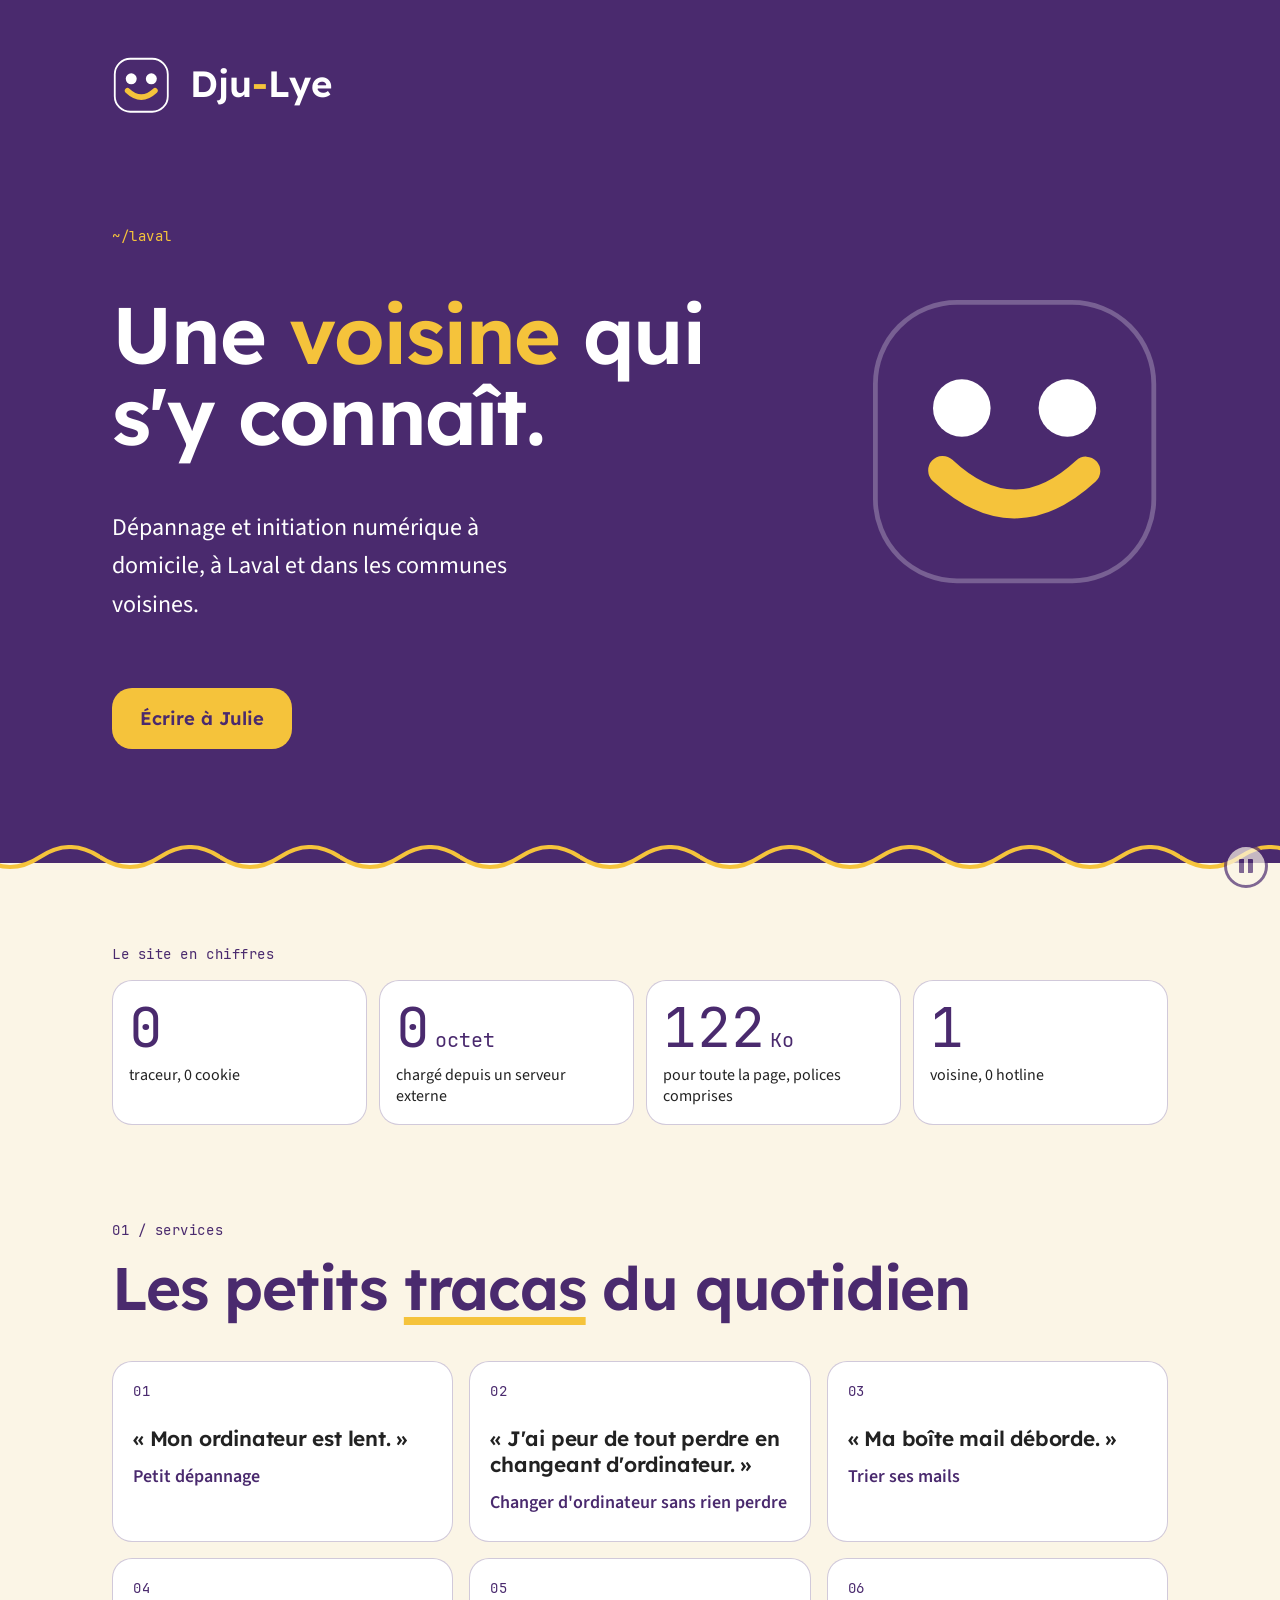
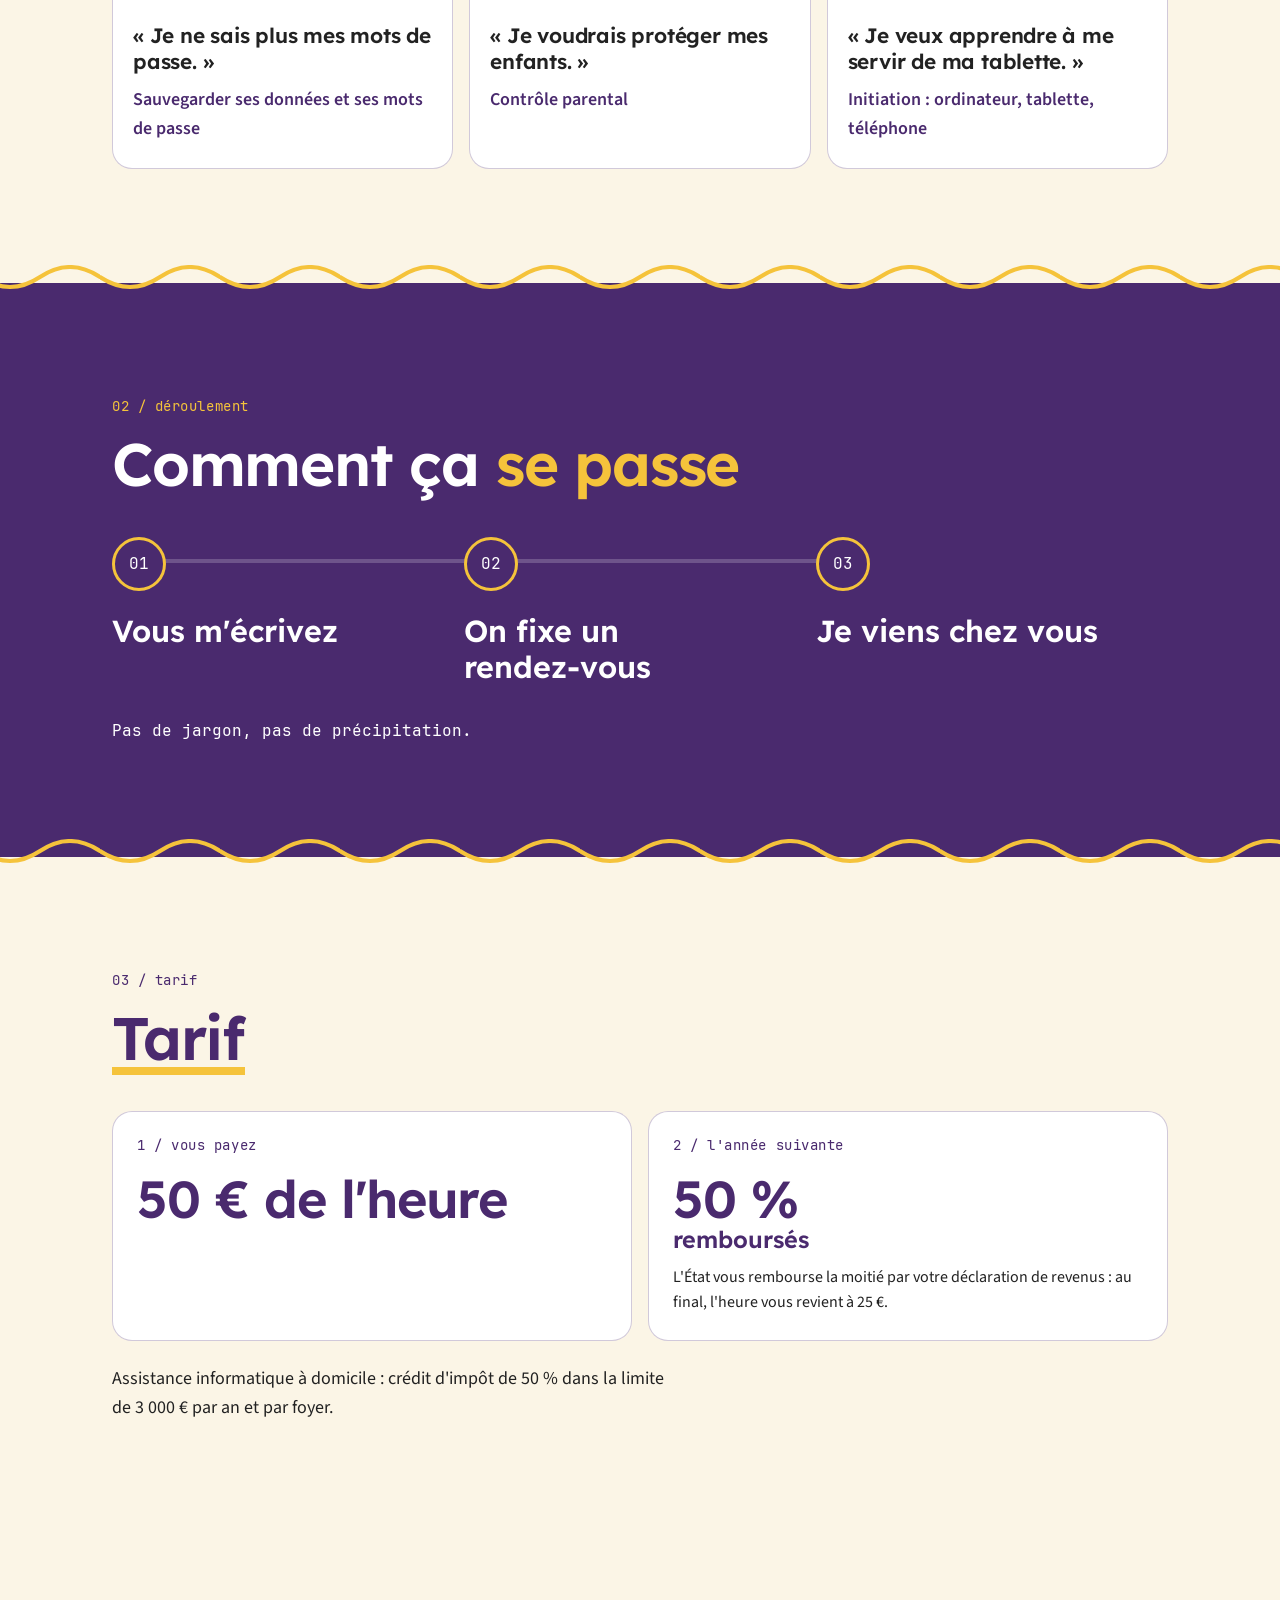
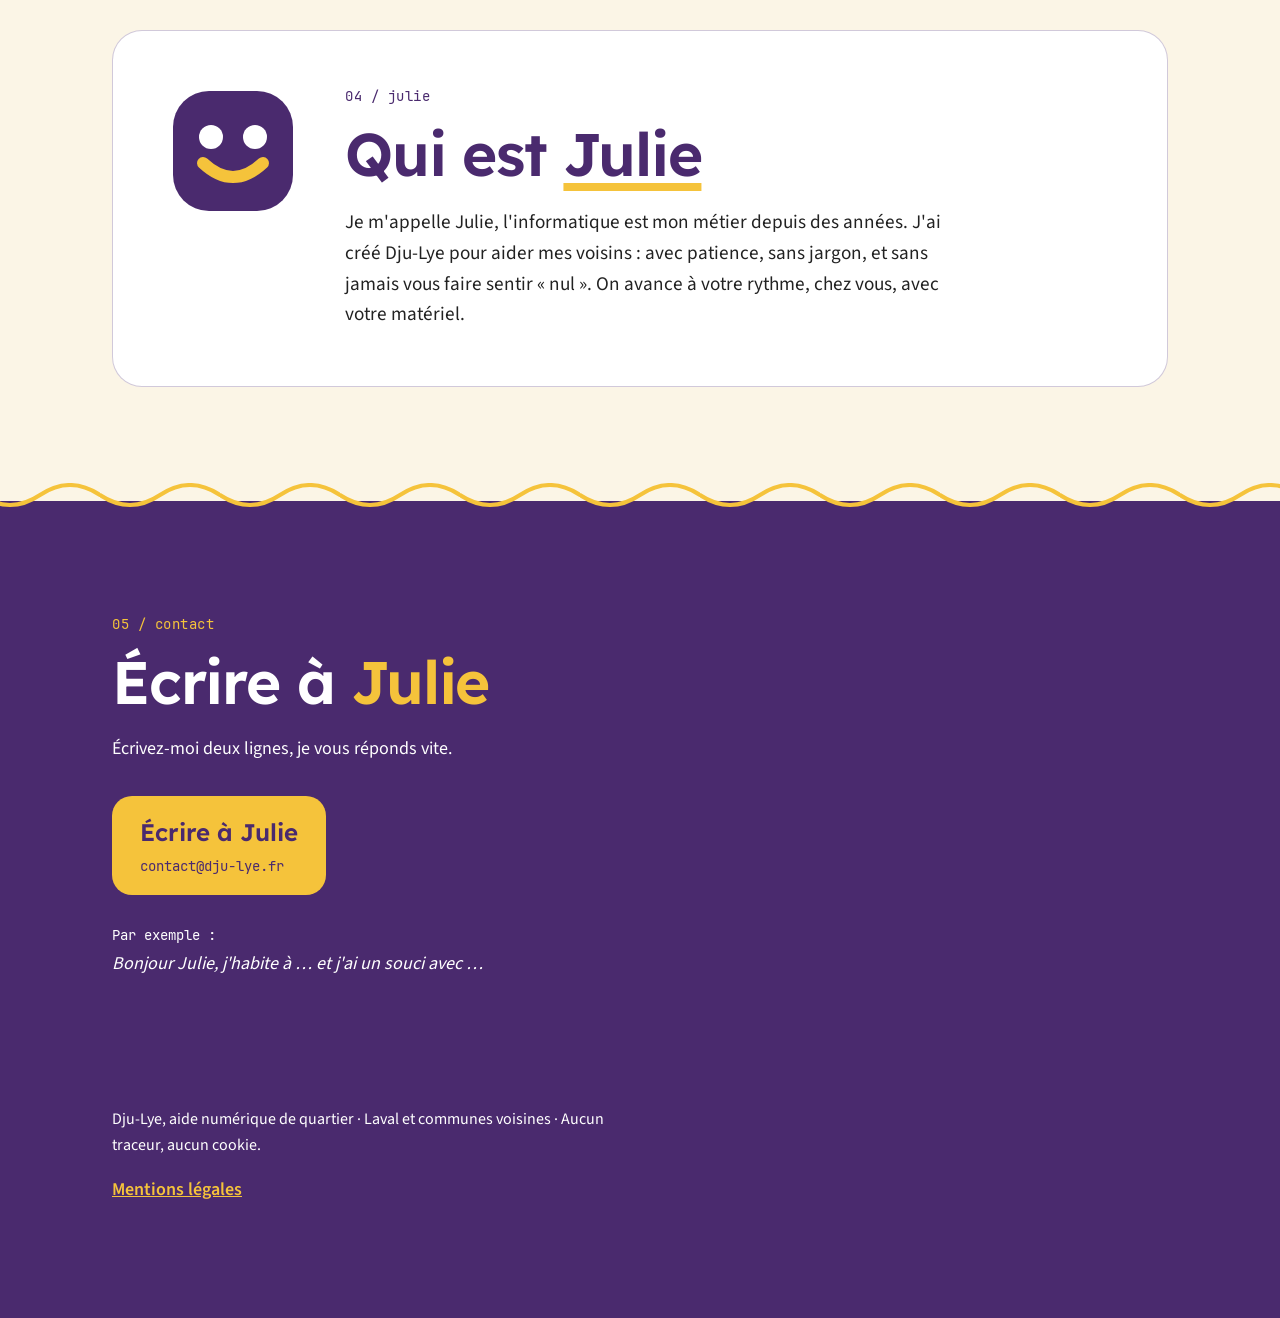
==== commit 0684e67d: "Refonte neuve du site : titres fluides, révélation au défilement, bande de chiffres, mode sombre, JS" ====
--- a/index.html
+++ b/index.html
@@ -5,88 +5,107 @@
   <meta name="viewport" content="width=device-width, initial-scale=1">
   <title>Dju-Lye&nbsp;: une voisine qui s'y connaît, aide numérique à Laval</title>
   <meta name="description" content="Dépannage et initiation numérique à domicile, à Laval et dans les communes voisines.">
+  <link rel="canonical" href="https://dju-lye.fr/">
+  <meta name="theme-color" content="#4a2a6e">
+  <meta name="color-scheme" content="light dark">
+
+  <meta property="og:type" content="website">
+  <meta property="og:locale" content="fr_FR">
+  <meta property="og:site_name" content="Dju-Lye">
+  <meta property="og:title" content="Dju-Lye : une voisine qui s'y connaît">
+  <meta property="og:description" content="Dépannage et initiation numérique à domicile, à Laval et dans les communes voisines.">
+  <meta property="og:url" content="https://dju-lye.fr/">
+  <meta property="og:image" content="https://dju-lye.fr/images/og-image.png">
+  <meta property="og:image:width" content="1200">
+  <meta property="og:image:height" content="630">
+  <meta property="og:image:alt" content="Dju-Lye, une voisine qui s'y connaît">
+  <meta name="twitter:card" content="summary_large_image">
+  <meta name="twitter:title" content="Dju-Lye : une voisine qui s'y connaît">
+  <meta name="twitter:description" content="Dépannage et initiation numérique à domicile, à Laval et dans les communes voisines.">
+  <meta name="twitter:image" content="https://dju-lye.fr/images/og-image.png">
+
   <link rel="icon" href="images/symbole.svg" type="image/svg+xml">
+  <link rel="apple-touch-icon" href="images/apple-touch-icon.png">
   <link rel="preload" href="polices/Lexend-SemiBold.woff2" as="font" type="font/woff2" crossorigin>
   <link rel="stylesheet" href="style.css">
-  <!-- Saison en cours : changer de saison, c'est changer ce <link> (saisons/geek.css, lumieres-decembre.css…),
-       ET le script du même thème plus bas (js/geek.js ou js/lumieres-decembre.js), ET la phrase de saison
-       (<p class="saison">). Supprimer la ligne et vider la phrase revient au site sobre. -->
-  <link rel="stylesheet" href="saisons/geek.css">
-  <!-- Geek : le sourire du logo reste masqué jusqu'à son tracé, pour éviter un flash. Repli : la classe est
-       posée seulement si le thème est actif et les animations ne sont pas arrêtées, retirée par js/geek.js,
-       et de toute façon après 3 s ; sans JavaScript, le sourire reste visible. -->
-  <script>
-    (function () {
-      var lien = document.querySelector('link[rel="stylesheet"][href$="saisons/geek.css"]');
-      var choix; try { choix = localStorage.getItem("animations-arretees"); } catch (e) {}
-      var arretees = choix === "oui" || (choix !== "non" && matchMedia("(prefers-reduced-motion: reduce)").matches);
-      if (!lien || lien.disabled || arretees) return;
-      var racine = document.documentElement;
-      racine.classList.add("sourire-attendu");
-      setTimeout(function () { racine.classList.remove("sourire-attendu"); }, 3000);
-    })();
+  <script defer src="js/site.js"></script>
+
+  <script type="application/ld+json">
+  {
+    "@context": "https://schema.org",
+    "@type": "LocalBusiness",
+    "name": "Dju-Lye",
+    "description": "Aide numérique de quartier : dépannage et initiation numérique à domicile.",
+    "url": "https://dju-lye.fr/",
+    "email": "contact@dju-lye.fr",
+    "logo": "https://dju-lye.fr/images/symbole.svg",
+    "image": "https://dju-lye.fr/images/og-image.png",
+    "priceRange": "50 EUR de l'heure",
+    "address": {
+      "@type": "PostalAddress",
+      "addressLocality": "Laval",
+      "addressRegion": "Mayenne",
+      "addressCountry": "FR"
+    },
+    "areaServed": [
+      { "@type": "City", "name": "Laval" },
+      { "@type": "Place", "name": "Communes voisines de Laval (Mayenne)" }
+    ]
+  }
   </script>
-  <script defer src="js/vendor/gsap.min.js"></script>
-  <script defer src="js/vendor/DrawSVGPlugin.min.js"></script>
-  <script defer src="js/vendor/MotionPathPlugin.min.js"></script>
-  <script src="js/animations.js" defer></script>
-  <script src="js/geek.js" defer></script>
 </head>
 <body>
-  <header class="sombre accroche">
+  <a class="aller-au-contenu" href="#services">Aller au contenu</a>
+
+  <header class="hero sombre">
     <div class="contenu">
-      <!-- Bip, le robot du thème Geek : décoratif, caché par défaut (style.css), affiché et animé par saisons/geek.css. -->
-      <svg class="deco-theme bip" aria-hidden="true" focusable="false" xmlns="http://www.w3.org/2000/svg" viewBox="0 0 48 52" width="48" height="52">
-        <g fill="#6b4a91" stroke="#ffffff" stroke-width="1.5" stroke-linejoin="round" vector-effect="non-scaling-stroke">
-          <rect x="2.5" y="25" width="5" height="12" rx="2.5"/>
-          <rect class="bip-bras" x="39" y="25" width="5" height="12" rx="2.5"/>
-          <rect x="11" y="38" width="9" height="10" rx="3.5"/>
-          <rect x="28" y="38" width="9" height="10" rx="3.5"/>
-          <path d="M24 16 L24 8" stroke-linecap="round"/>
-          <rect x="7" y="15" width="34" height="27" rx="10"/>
-        </g>
-        <circle cx="24" cy="6" r="3.4" fill="#8e6bb5" stroke="#ffffff" stroke-width="1.5"/>
-        <g class="bip-lampe" fill="#f5c33b">
-          <circle cx="24" cy="6" r="7" opacity=".35"/>
-          <circle cx="24" cy="6" r="3.4"/>
-        </g>
-        <circle class="bip-oeil" cx="17.5" cy="27" r="3.4" fill="#ffffff"/>
-        <circle class="bip-oeil" cx="30.5" cy="27" r="3.4" fill="#ffffff"/>
-        <path d="M18.5 34 Q24 38.5 29.5 34" fill="none" stroke="#f5c33b" stroke-width="2.4" stroke-linecap="round"/>
-        <!-- « z z z » du sommeil : invisibles, ils ne se montrent que quand Bip s'endort (js/geek.js, saisons/geek.css) -->
-        <g fill="#fbf5e6">
-          <g transform="translate(46 17) scale(1)"><path class="bip-z" d="M0 0H6.4V1.6L2.8 6.2H6.6V7.8H0V6.2L3.6 1.6H0Z"/></g>
-          <g transform="translate(52 6) scale(1.3)"><path class="bip-z bip-z2" d="M0 0H6.4V1.6L2.8 6.2H6.6V7.8H0V6.2L3.6 1.6H0Z"/></g>
-          <g transform="translate(60 -6) scale(1.6)"><path class="bip-z bip-z3" d="M0 0H6.4V1.6L2.8 6.2H6.6V7.8H0V6.2L3.6 1.6H0Z"/></g>
-        </g>
-      </svg>
       <svg class="logo" role="img" aria-label="Dju-Lye" xmlns="http://www.w3.org/2000/svg" viewBox="0 0 245 64">
-        <g class="logo-symbole">
-          <rect x="3" y="3" width="58" height="58" rx="17" fill="#4a2a6e" stroke="#ffffff" stroke-width="2"/>
-          <circle class="logo-oeil" cx="21" cy="25" r="6" fill="#ffffff"/>
-          <circle class="logo-oeil" cx="43" cy="25" r="6" fill="#ffffff"/>
-          <path class="logo-sourire" d="M17 38 Q32 52 47 38" fill="none" stroke="#f5c33b" stroke-width="6" stroke-linecap="round"/>
-        </g>
+        <rect x="3" y="3" width="58" height="58" rx="17" fill="#4a2a6e" stroke="#ffffff" stroke-width="2"/>
+        <circle cx="21" cy="25" r="6" fill="#ffffff"/>
+        <circle cx="43" cy="25" r="6" fill="#ffffff"/>
+        <path d="M17 38 Q32 52 47 38" fill="none" stroke="#f5c33b" stroke-width="6" stroke-linecap="round"/>
         <text x="85" y="45" font-family="Lexend, 'Segoe UI', sans-serif" font-size="40" font-weight="600" fill="#ffffff">Dju<tspan fill="#f5c33b" font-weight="700">-</tspan>Lye</text>
       </svg>
-      <h1>Une <span>voisine</span> qui s'y connaît.</h1>
-      <p>Dépannage et initiation numérique à domicile, à Laval et dans les communes voisines.</p>
-      <a class="bouton" href="mailto:contact@dju-lye.fr"><span class="bouton-libelle"><span aria-hidden="true">✉</span> Écrire à Julie</span></a>
+      <p class="etiquette" aria-hidden="true">~/laval</p>
+      <h1>Une <span class="mot">voisine</span> qui s'y connaît.</h1>
+      <p class="accroche">Dépannage et initiation numérique à domicile, à Laval et dans les communes voisines.</p>
+      <div><a class="bouton" href="mailto:contact@dju-lye.fr">Écrire à Julie</a></div>
+      <!-- Décor : le sourire du logo, en grand -->
+      <svg class="deco" aria-hidden="true" focusable="false" xmlns="http://www.w3.org/2000/svg" viewBox="0 0 64 64">
+        <rect x="3" y="3" width="58" height="58" rx="17" fill="none" stroke="#ffffff" stroke-opacity=".25" stroke-width="1"/>
+        <circle cx="21" cy="25" r="6" fill="#ffffff"/>
+        <circle cx="43" cy="25" r="6" fill="#ffffff"/>
+        <path d="M17 38 Q32 52 47 38" pathLength="1" fill="none" stroke="#f5c33b" stroke-width="6" stroke-linecap="round"/>
+      </svg>
     </div>
   </header>
   <div class="courbe a-c" aria-hidden="true"></div>
 
-  <main>
+  <main id="contenu">
+    <!-- Chiffres vérifiés sur le site lui-même (voir README). Le poids est celui de index.html + style.css + js/site.js + polices + symbole, sans compression. -->
+    <section class="chiffres clair" aria-labelledby="chiffres">
+      <div class="contenu">
+        <h2 id="chiffres" class="etiquette">Le site en chiffres</h2>
+        <ul>
+          <li class="chiffre revele"><b>0</b><span>traceur, 0 cookie</span></li>
+          <li class="chiffre revele"><b>0<small>octet</small></b><span>chargé depuis un serveur externe</span></li>
+          <li class="chiffre revele"><b>122<small>Ko</small></b><span>pour toute la page, polices comprises</span></li>
+          <li class="chiffre revele"><b>1</b><span>voisine, 0 hotline</span></li>
+        </ul>
+      </div>
+    </section>
+
     <section class="clair" aria-labelledby="services">
       <div class="contenu">
-        <h2 id="services">Les petits tracas du quotidien</h2>
+        <p class="etiquette" aria-hidden="true">01 / services</p>
+        <h2 id="services">Les petits <span class="mot">tracas</span> du quotidien</h2>
         <ul class="cartes">
-          <li class="carte"><p class="gros">«&nbsp;Mon ordinateur est lent.&nbsp;»</p><p>Petit dépannage</p></li>
-          <li class="carte"><p class="gros">«&nbsp;J'ai peur de tout perdre en changeant d'ordinateur.&nbsp;»</p><p>Changer d'ordinateur sans rien perdre</p></li>
-          <li class="carte"><p class="gros">«&nbsp;Ma boîte mail déborde.&nbsp;»</p><p>Trier ses mails</p></li>
-          <li class="carte"><p class="gros">«&nbsp;Je ne sais plus mes mots de passe.&nbsp;»</p><p>Sauvegarder ses données et ses mots de passe</p></li>
-          <li class="carte"><p class="gros">«&nbsp;Je voudrais protéger mes enfants.&nbsp;»</p><p>Contrôle parental</p></li>
-          <li class="carte"><p class="gros">«&nbsp;Je veux apprendre à me servir de ma tablette.&nbsp;»</p><p>Initiation&nbsp;: ordinateur, tablette, téléphone</p></li>
+          <li class="carte revele"><p class="etiquette" aria-hidden="true">01</p><p class="gros">«&nbsp;Mon ordinateur est lent.&nbsp;»</p><p>Petit dépannage</p></li>
+          <li class="carte revele"><p class="etiquette" aria-hidden="true">02</p><p class="gros">«&nbsp;J'ai peur de tout perdre en changeant d'ordinateur.&nbsp;»</p><p>Changer d'ordinateur sans rien perdre</p></li>
+          <li class="carte revele"><p class="etiquette" aria-hidden="true">03</p><p class="gros">«&nbsp;Ma boîte mail déborde.&nbsp;»</p><p>Trier ses mails</p></li>
+          <li class="carte revele"><p class="etiquette" aria-hidden="true">04</p><p class="gros">«&nbsp;Je ne sais plus mes mots de passe.&nbsp;»</p><p>Sauvegarder ses données et ses mots de passe</p></li>
+          <li class="carte revele"><p class="etiquette" aria-hidden="true">05</p><p class="gros">«&nbsp;Je voudrais protéger mes enfants.&nbsp;»</p><p>Contrôle parental</p></li>
+          <li class="carte revele"><p class="etiquette" aria-hidden="true">06</p><p class="gros">«&nbsp;Je veux apprendre à me servir de ma tablette.&nbsp;»</p><p>Initiation&nbsp;: ordinateur, tablette, téléphone</p></li>
         </ul>
       </div>
     </section>
@@ -94,10 +113,11 @@
 
     <section class="sombre" aria-labelledby="deroulement">
       <div class="contenu">
-        <h2 id="deroulement">Comment ça se passe</h2>
+        <p class="etiquette" aria-hidden="true">02 / déroulement</p>
+        <h2 id="deroulement">Comment ça <span class="mot">se passe</span></h2>
         <ol class="etapes">
           <li>Vous m'écrivez</li>
-          <li>On fixe un rendez-vous</li>
+          <li>On fixe un <span class="insec">rendez-vous</span></li>
           <li>Je viens chez vous</li>
         </ol>
         <p class="sans-jargon">Pas de jargon, pas de précipitation.</p>
@@ -105,49 +125,47 @@
     </section>
     <div class="courbe a-c" aria-hidden="true"></div>
 
-    <section class="clair tarif" aria-labelledby="tarif">
+    <section class="clair" aria-labelledby="tarif">
       <div class="contenu">
-        <h2 id="tarif">Tarif</h2>
-        <p class="gros prix">50&nbsp;€ de l'heure</p>
-        <p>Vous payez 50&nbsp;€ de l'heure. L'année suivante, l'État vous rembourse la moitié par votre déclaration de revenus&nbsp;: au final, l'heure vous revient à 25&nbsp;€.</p>
-        <p>Assistance informatique à domicile&nbsp;: crédit d'impôt de 50&nbsp;% dans la limite de 3&nbsp;000&nbsp;€ par an et par foyer.</p>
+        <p class="etiquette" aria-hidden="true">03 / tarif</p>
+        <h2 id="tarif"><span class="mot">Tarif</span></h2>
+        <div class="tarif-etapes">
+          <div class="tarif-etape revele">
+            <p class="etiquette" aria-hidden="true">1 / vous payez</p>
+            <p class="gros">50&nbsp;€ de l'heure</p>
+          </div>
+          <div class="tarif-etape revele">
+            <p class="etiquette" aria-hidden="true">2 / l'année suivante</p>
+            <p class="gros">50&nbsp;%<small>remboursés</small></p>
+            <p>L'État vous rembourse la moitié par votre déclaration de revenus&nbsp;: au final, l'heure vous revient à 25&nbsp;€.</p>
+          </div>
+        </div>
+        <p class="revele">Assistance informatique à domicile&nbsp;: crédit d'impôt de 50&nbsp;% dans la limite de 3&nbsp;000&nbsp;€ par an et par foyer.</p>
+      </div>
+    </section>
+
+    <section class="qui clair" aria-labelledby="julie">
+      <div class="contenu">
+        <div class="qui-panneau revele">
+          <img class="symbole" src="images/symbole.svg" alt="" width="64" height="64">
+          <p class="etiquette" aria-hidden="true">04 / julie</p>
+          <h2 id="julie">Qui est <span class="mot">Julie</span></h2>
+          <p>Je m'appelle Julie, l'informatique est mon métier depuis des années. J'ai créé Dju-Lye pour aider mes voisins&nbsp;: avec patience, sans jargon, et sans jamais vous faire sentir «&nbsp;nul&nbsp;». On avance à votre rythme, chez vous, avec votre matériel.</p>
+        </div>
       </div>
     </section>
     <div class="courbe c-a" aria-hidden="true"></div>
 
-    <section class="sombre qui" aria-labelledby="julie">
+    <section class="ecrire sombre" aria-labelledby="ecrire">
       <div class="contenu">
-        <img class="symbole" src="images/symbole.svg" alt="" width="64" height="64">
-        <h2 id="julie">Qui est Julie</h2>
-        <p>Je m'appelle Julie, l'informatique est mon métier depuis des années. J'ai créé Dju-Lye pour aider mes voisins&nbsp;: avec patience, sans jargon, et sans jamais vous faire sentir «&nbsp;nul&nbsp;». On avance à votre rythme, chez vous, avec votre matériel.</p>
+        <p class="etiquette" aria-hidden="true">05 / contact</p>
+        <h2 id="ecrire">Écrire à <span class="mot">Julie</span></h2>
+        <p>Écrivez-moi deux lignes, je vous réponds vite.</p>
+        <a class="bouton" href="mailto:contact@dju-lye.fr">Écrire à Julie<small>contact@dju-lye.fr</small></a>
+        <p class="exemple">Par exemple&nbsp;:</p>
+        <p class="modele">Bonjour Julie, j'habite à … et j'ai un souci avec …</p>
       </div>
     </section>
-    <div class="courbe a-c" aria-hidden="true"></div>
-
-    <section class="clair ecrire" aria-labelledby="ecrire">
-      <div class="contenu">
-        <!-- Manette générique du thème Geek : décorative, cachée par défaut (style.css), affichée par saisons/geek.css. -->
-        <svg class="deco-theme manette" aria-hidden="true" focusable="false" xmlns="http://www.w3.org/2000/svg" viewBox="0 0 64 40" width="64" height="40">
-          <rect x="2" y="5" width="60" height="30" rx="15" fill="#6b4a91" stroke="#4a2a6e" stroke-width="1.5" vector-effect="non-scaling-stroke"/>
-          <rect x="12" y="18" width="14" height="5" rx="2" fill="#fbf5e6"/>
-          <rect x="16.5" y="13.5" width="5" height="14" rx="2" fill="#fbf5e6"/>
-          <rect x="28" y="20" width="4" height="2.4" rx="1.2" fill="#8e6bb5"/>
-          <rect x="34" y="20" width="4" height="2.4" rx="1.2" fill="#8e6bb5"/>
-          <circle cx="45" cy="23" r="5.2" fill="#2a1646"/>
-          <circle cx="45" cy="23" r="4" fill="#ff8fb1" class="manette-b1"/>
-          <circle cx="53" cy="16" r="5.2" fill="#2a1646"/>
-          <circle cx="53" cy="16" r="4" fill="#7ee0b5"/>
-        </svg>
-        <h2 id="ecrire">Écrire à Julie</h2>
-        <p>Écrivez-moi deux lignes, je vous réponds vite.</p>
-        <a class="bouton" href="mailto:contact@dju-lye.fr"><span class="bouton-libelle"><span aria-hidden="true">✉</span> Écrire à Julie</span><span>contact@dju-lye.fr</span></a>
-        <p class="exemple">Par exemple&nbsp;:</p>
-        <p class="modele">Bonjour Julie, j'habite à … et j'ai un souci avec …</p>
-        <!-- Phrase de saison : changer le texte, ou vider la balise hors fête. -->
-        <p class="saison">Ici, on joue la partie sans stress&#8239;: une voisine, un ordi, et on le répare ensemble&#8239;!</p>
-      </div>
-    </section>
-    <div class="courbe c-a" aria-hidden="true"></div>
   </main>
 
   <footer class="sombre">
--- a/style.css
+++ b/style.css
@@ -1,4 +1,5 @@
-/* Site Dju-Lye : mobile d'abord. Le trait d'union (miel) est le fil de la page. */
+/* Site Dju-Lye, refonte 2026-11 : mobile d'abord, un seul système de couleurs (variables de :root).
+   Le trait miel (le tiret du logo, le sourire) est le fil de la page. */
 
 @font-face {
   font-family: "Lexend";
@@ -18,101 +19,208 @@
   font-weight: 600;
   font-display: swap;
 }
+@font-face {
+  font-family: "JetBrains Mono";
+  src: url("polices/JetBrainsMono-Regular.woff2") format("woff2");
+  font-weight: 400;
+  font-display: swap;
+}
 
 :root {
+  color-scheme: light dark;
   --aubergine: #4a2a6e;
   --miel: #f5c33b;
-  --creme: #fbf5e6;
+  --fond: #fbf5e6;
+  --surface: #ffffff;
   --texte: #222222;
+  --titre: #4a2a6e;
+  --trait: rgba(74, 42, 110, .25);
+  --rayon: 1.25rem;
   --focus: var(--aubergine);
+  --f-titre: "Lexend", "Segoe UI", sans-serif;
+  --f-texte: "Source Sans 3", "Segoe UI", sans-serif;
+  --f-mono: "JetBrains Mono", ui-monospace, "DejaVu Sans Mono", monospace;
+}
+
+/* Mode sombre automatique : l'aubergine des bandes ne change pas, seul le fond clair devient très profond. */
+@media (prefers-color-scheme: dark) {
+  :root {
+    --fond: #170f21;
+    --surface: #251836;
+    --texte: #efe9f5;
+    --titre: #e6d8f7;
+    --trait: rgba(255, 255, 255, .22);
+    --focus: var(--miel);
+  }
 }
 
 * { box-sizing: border-box; }
 
-html { font-size: 125%; } /* 20 px : texte courant, jamais sous 18 px */
+html { font-size: 100%; }
 
 body {
   margin: 0;
-  font-family: "Source Sans 3", "Segoe UI", sans-serif;
+  font-family: var(--f-texte);
+  font-size: 1.125rem;
   line-height: 1.6;
   color: var(--texte);
-  background: var(--creme);
-  min-height: 100vh;
-  display: flex;
-  flex-direction: column;
-}
-footer { margin-top: auto; }
-
-h1, h2, .gros {
-  font-family: "Lexend", "Segoe UI", sans-serif;
-  font-weight: 600;
-  line-height: 1.2;
-  margin: 0 0 1rem;
-}
-h1 { font-size: 2rem; }
-h2 { font-size: 1.6rem; }
-h2::after { /* le trait d'union, fil de la page */
-  content: "";
-  display: block;
-  width: 3rem;
-  height: .35rem;
-  margin-top: .6rem;
-  background: var(--miel);
-  border-radius: .2rem;
-}
-p { margin: 0 0 1rem; max-width: 65ch; }
-
+  background: var(--fond);
+  overflow-x: clip;
+}
+
+h1, h2, h3, .gros {
+  font-family: var(--f-titre);
+  font-weight: 600;
+  line-height: 1.08;
+  letter-spacing: -.02em;
+  margin: 0 0 1.25rem;
+}
+h1 { font-size: clamp(2.5rem, 1rem + 8vw, 5rem); line-height: 1.02; }
+h2 { font-size: clamp(2rem, 1.1rem + 4vw, 3.75rem); color: var(--titre); }
+p { margin: 0 0 1rem; max-width: 62ch; }
 a { color: inherit; }
 :focus-visible { outline: 4px solid var(--focus); outline-offset: 3px; }
 
-.contenu { max-width: 62rem; margin: 0 auto; padding: 2.5rem 1.25rem; }
-
-/* Sections qui alternent aubergine / crème */
-.sombre { background: var(--aubergine); color: #ffffff; --focus: var(--miel); }
-.clair { background: var(--creme); color: var(--texte); }
-.clair h2 { color: var(--aubergine); }
-
-.logo { display: block; width: 13rem; height: auto; margin-bottom: 2rem; }
-
-/* Accroche */
-.accroche h1 span { color: var(--miel); }
-.accroche p { font-size: 1.25rem; margin-bottom: 0; }
-.accroche .bouton { margin: 1.5rem 0 0; }
-.accroche .bouton-libelle { margin-bottom: 0; }
-
-/* Séparateur : courbe miel (esprit du sourire), dessinée à part */
+.contenu {
+  max-width: 72rem;
+  margin: 0 auto;
+  padding: clamp(3rem, 8vw, 6rem) clamp(1.25rem, 5vw, 3rem);
+}
+
+.aller-au-contenu {
+  position: absolute;
+  left: 1rem;
+  top: -4rem;
+  z-index: 20;
+  padding: .6rem 1rem;
+  background: var(--miel);
+  color: var(--aubergine);
+  border-radius: .5rem;
+  font-weight: 600;
+}
+.aller-au-contenu:focus { top: 1rem; }
+
+/* Bandes aubergine / fond */
+.sombre { background: var(--aubergine); color: #ffffff; --focus: var(--miel); --titre: #ffffff; }
+.clair { background: var(--fond); color: var(--texte); }
+
+/* Mot clé : miel sur l'aubergine, souligné de miel sur le fond clair (le miel seul ne se lit pas sur du clair) */
+.mot, .mot .m {
+  text-decoration: underline var(--miel) .14em;
+  text-underline-offset: .12em;
+  text-decoration-skip-ink: none;
+}
+.sombre .mot, .sombre .mot .m { color: var(--miel); text-decoration: none; }
+
+/* Étiquettes et chiffres en petite police à chasse fixe */
+.etiquette {
+  font-family: var(--f-mono);
+  font-size: .85rem;
+  letter-spacing: .04em;
+  font-weight: 400;
+  line-height: 1.4;
+  margin: 0 0 1rem;
+  color: var(--titre);
+}
+.sombre .etiquette { color: var(--miel); }
+
+/* Mots d'un titre (découpés par js/site.js, seulement si le navigateur sait révéler au défilement) */
+.m { display: inline-block; }
+
+/* ---------- En-tête ---------- */
+.hero .contenu { padding-top: clamp(2rem, 5vw, 3.5rem); display: grid; gap: 2rem; }
+.logo { display: block; width: 12rem; height: auto; margin-bottom: clamp(2.5rem, 7vw, 5rem); }
+.hero h1 { max-width: 12ch; }
+.hero .accroche, .page-404 .accroche { font-size: clamp(1.2rem, 1rem + .8vw, 1.5rem); max-width: 34ch; margin-bottom: 2rem; }
+.hero .deco { width: min(11rem, 55%); height: auto; justify-self: start; }
+
+/* Bouton : bloc miel, texte aubergine (contraste 7,4:1) */
+.bouton {
+  display: inline-block;
+  padding: 1rem 1.75rem;
+  background: var(--miel);
+  color: var(--aubergine);
+  border-radius: var(--rayon);
+  font-family: var(--f-titre);
+  font-weight: 600;
+  font-size: 1.15rem;
+  text-decoration: none;
+  overflow-wrap: anywhere;
+  transition: transform 200ms, box-shadow 200ms;
+}
+.bouton:hover, .bouton:focus-visible { transform: translateY(-2px); box-shadow: 0 8px 20px rgba(0, 0, 0, .3); }
+.bouton small { display: block; font-family: var(--f-mono); font-weight: 400; font-size: .85rem; margin-top: .25rem; }
+
+/* ---------- Le site en chiffres ---------- */
+.chiffres .contenu { padding-block: clamp(2.5rem, 6vw, 4rem) 0; }
+.chiffres ul { list-style: none; margin: 0; padding: 0; display: grid; gap: .75rem; grid-template-columns: 1fr 1fr; }
+.chiffre {
+  background: var(--surface);
+  border: 1px solid var(--trait);
+  border-radius: var(--rayon);
+  padding: 1.1rem 1rem 1rem;
+}
+.chiffre b {
+  display: block;
+  font-family: var(--f-mono);
+  font-weight: 400;
+  font-size: clamp(2rem, 1rem + 4vw, 3.5rem);
+  line-height: 1;
+  color: var(--titre);
+}
+.chiffre b small { font-size: .35em; margin-left: .25em; }
+.chiffre span { display: block; margin-top: .6rem; font-size: 1rem; line-height: 1.35; }
+
+/* ---------- Séparateur : vague miel (le sourire), dessinée à part ---------- */
 .courbe {
   height: 2.25rem;
   background:
     url("data:image/svg+xml,%3Csvg xmlns='http://www.w3.org/2000/svg' width='120' height='36' viewBox='0 0 120 36'%3E%3Cpath d='M0 12 Q30 32 60 12 T120 12' fill='none' stroke='%23f5c33b' stroke-width='4' stroke-linecap='round'/%3E%3C/svg%3E") center / 120px 36px repeat-x,
     linear-gradient(to bottom, var(--de) 50%, var(--vers) 50%);
 }
-.courbe.a-c { --de: var(--aubergine); --vers: var(--creme); }
-.courbe.c-a { --de: var(--creme); --vers: var(--aubergine); }
-
-/* Services */
-.cartes { list-style: none; margin: 0; padding: 0; display: grid; gap: 1rem; }
+.courbe.a-c { --de: var(--aubergine); --vers: var(--fond); }
+.courbe.c-a { --de: var(--fond); --vers: var(--aubergine); }
+
+/* ---------- Services ---------- */
+.cartes { list-style: none; margin: 2.5rem 0 0; padding: 0; display: grid; gap: 1rem; }
 .carte {
-  background: #ffffff;
-  border: 2px solid var(--aubergine);
-  border-radius: 1rem;
-  padding: 1.25rem;
-}
-.carte .gros { margin-bottom: .6rem; }
-.carte p { margin: 0; font-size: 1.3rem; font-weight: 600; color: var(--aubergine); }
-
-/* Étapes reliées par le trait d'union */
-.etapes { list-style: none; margin: 0 0 1rem; padding: 0; counter-reset: etape; }
+  background: var(--surface);
+  border: 1px solid var(--trait);
+  border-radius: var(--rayon);
+  padding: 1.25rem 1.25rem 1.5rem;
+  transition: transform 200ms, border-color 200ms;
+}
+.carte:hover { transform: translateY(-3px); border-color: var(--miel); }
+.carte .etiquette { margin-bottom: 1.5rem; }
+.carte .gros { font-size: 1.3rem; line-height: 1.25; letter-spacing: -.01em; margin-bottom: .75rem; }
+.carte p:last-child { margin: 0; font-weight: 600; color: var(--titre); }
+
+/* ---------- Étapes reliées par le fil miel qui se dessine ---------- */
+.etapes { list-style: none; margin: 2.5rem 0 1.5rem; padding: 0; counter-reset: etape; position: relative; }
+.etapes::before, .etapes::after { /* ::before = rail pâle, ::after = fil miel (animé) */
+  content: "";
+  position: absolute;
+  left: calc(1.5rem - 2px);
+  top: 1.5rem;
+  bottom: 1.5rem;
+  width: 4px;
+  border-radius: 2px;
+  background: rgba(255, 255, 255, .2);
+}
+.etapes::after { background: var(--miel); transform-origin: top; }
 .etapes li {
   position: relative;
+  z-index: 1;
   counter-increment: etape;
-  padding: .25rem 0 2rem 4rem;
-  font-size: 1.3rem;
-  font-family: "Lexend", "Segoe UI", sans-serif;
-  font-weight: 600;
-}
+  padding: .45rem 0 2.5rem 4.5rem;
+  font-family: var(--f-titre);
+  font-weight: 600;
+  font-size: clamp(1.4rem, 1rem + 1.6vw, 1.9rem);
+  line-height: 1.2;
+}
+.etapes li:last-child { padding-bottom: 0; min-height: 3rem; }
 .etapes li::before {
-  content: counter(etape);
+  content: counter(etape, decimal-leading-zero);
   position: absolute;
   left: 0;
   top: 0;
@@ -123,194 +231,127 @@
   border: 3px solid var(--miel);
   border-radius: 50%;
   background: var(--aubergine);
-  color: #ffffff;
-}
-.etapes li:not(:last-child)::after { /* trait miel vertical */
-  content: "";
-  position: absolute;
-  left: calc(1.5rem - 2px);
-  top: 3rem;
-  bottom: 0;
-  width: 4px;
-  background: var(--miel);
-  border-radius: 2px;
-}
-.etapes li:last-child { padding-bottom: 0; min-height: 3rem; }
-.sans-jargon { font-size: 1.2rem; margin: 0; }
-
-/* Tarif */
-.prix { font-size: 2.6rem; color: var(--aubergine); }
-
-/* Qui est Julie */
-.qui .symbole { width: 4.5rem; height: 4.5rem; margin-bottom: 1rem; }
-.qui p { font-size: 1.15rem; margin-bottom: 0; }
-
-/* Écrire à Julie */
-.bouton {
-  display: block;
-  padding: 1.1rem 1rem;
-  min-height: 3.5rem;
-  background: var(--miel);
-  color: var(--aubergine);
-  border: 3px solid var(--aubergine);
-  border-radius: 1rem;
-  font-family: "Lexend", "Segoe UI", sans-serif;
-  font-weight: 600;
-  font-size: 1.25rem;
-  text-align: center;
-  text-decoration: none;
-  overflow-wrap: anywhere;
-  margin: 1rem 0 1.5rem;
-}
-.bouton > span { display: block; }
-.bouton-libelle { font-size: 1.1rem; margin-bottom: .25rem; }
-.bouton:hover { background: #ffffff; }
-.exemple { margin-bottom: .25rem; }
-.modele { font-size: 1.1rem; font-style: italic; margin: 0; }
-
-/* Pied de page */
-footer .contenu { padding-top: 2rem; padding-bottom: 2rem; }
-footer p { margin: 0 0 .75rem; }
-footer a { display: inline-block; padding: .6rem 0; color: var(--miel); font-weight: 600; text-decoration: underline; }
-
-/* Mentions légales */
-.texte-long { max-width: 40rem; }
+  font-family: var(--f-mono);
+  font-weight: 400;
+  font-size: 1rem;
+}
+.insec { white-space: nowrap; }
+.sans-jargon { font-family: var(--f-mono); font-size: 1rem; margin: 2rem 0 0; }
+
+/* ---------- Tarif ---------- */
+.tarif-etapes { display: grid; gap: 1rem; margin: 2.5rem 0 1.5rem; }
+.tarif-etape {
+  background: var(--surface);
+  border: 1px solid var(--trait);
+  border-radius: var(--rayon);
+  padding: 1.5rem;
+}
+.tarif-etape .gros { font-size: clamp(2rem, 1.2rem + 3.5vw, 3.25rem); color: var(--titre); margin-bottom: .75rem; }
+.tarif-etape .gros small { font-size: .45em; display: block; letter-spacing: 0; }
+.tarif-etape p:last-child { margin: 0; }
+.tarif-etape p:not(.etiquette):not(.gros) { font-size: 1rem; }
+
+/* ---------- Qui est Julie ---------- */
+.qui-panneau {
+  background: var(--surface);
+  border: 1px solid var(--trait);
+  border-radius: calc(var(--rayon) * 1.5);
+  padding: clamp(1.5rem, 5vw, 3.5rem);
+}
+.qui .symbole { width: 4.5rem; height: 4.5rem; margin-bottom: 1.5rem; }
+.qui p:last-child { font-size: 1.2rem; margin-bottom: 0; }
+
+/* ---------- Écrire ---------- */
+.ecrire .bouton { margin: 1rem 0 1.75rem; font-size: clamp(1.1rem, .9rem + 1vw, 1.5rem); padding: 1.1rem 1.75rem; }
+.exemple { margin-bottom: .25rem; font-family: var(--f-mono); font-size: .9rem; }
+.modele { margin: 0; font-style: italic; }
+
+/* ---------- Pied de page ---------- */
+footer .contenu { padding-block: 2rem; }
+footer p { margin: 0 0 .5rem; font-size: 1rem; }
+footer a { display: inline-block; padding: .6rem 0; color: var(--miel); font-weight: 600; }
+
+/* ---------- Mentions légales ---------- */
+.texte-long { max-width: 44rem; }
+.texte-long h2 { font-size: 1.5rem; margin: 2rem 0 .5rem; }
+.texte-long h2:first-child { margin-top: 0; }
+.clair a { color: var(--titre); }
 .a-completer { background: var(--miel); color: var(--aubergine); padding: 0 .3rem; border-radius: .25rem; }
-
-/* Ordinateur */
+.logo-lien { display: inline-block; }
+.mentions h1 { font-size: clamp(2rem, 1rem + 5vw, 3.5rem); margin: 0; }
+.mentions .logo { margin-bottom: 2rem; }
+
+/* ---------- Page 404 ---------- */
+.page-404 { min-height: 100vh; display: grid; align-content: center; }
+.page-404 .bouton { margin-top: 1rem; }
+
+/* ---------- Écrans plus larges ---------- */
+@media (min-width: 40em) {
+  .chiffres ul { grid-template-columns: repeat(4, 1fr); }
+  .cartes { grid-template-columns: 1fr 1fr; }
+  .tarif-etapes { grid-template-columns: 1fr 1fr; }
+}
 @media (min-width: 48em) {
-  h1 { font-size: 3rem; }
-  h2 { font-size: 2.1rem; }
-  .contenu { padding: 4rem 2rem; }
-  .logo { width: 16rem; margin-bottom: 3rem; }
-  .cartes { grid-template-columns: repeat(3, 1fr); gap: 1.25rem; }
+  .logo { width: 14rem; }
+  .hero .contenu { grid-template-columns: 1fr auto; align-items: end; column-gap: 3rem; }
+  .hero .contenu > * { grid-column: 1; }
+  .hero .deco { grid-column: 2; grid-row: 2 / span 3; width: clamp(11rem, 24vw, 22rem); align-self: center; justify-self: end; }
   .etapes { display: grid; grid-template-columns: repeat(3, 1fr); }
-  .etapes li { padding: 4.25rem 1.5rem 0 0; }
-  .etapes li:not(:last-child)::after { /* trait miel horizontal */
-    left: 3rem;
-    right: 0;
-    top: calc(1.5rem - 2px);
-    bottom: auto;
-    width: auto;
-    height: 4px;
+  .etapes::before, .etapes::after { left: 1.5rem; right: calc(100% / 3 - 1.5rem); top: calc(1.5rem - 2px); bottom: auto; width: auto; height: 4px; }
+  .etapes::after { transform-origin: left; }
+  .etapes li, .etapes li:last-child { padding: 4.75rem 2rem 0 0; min-height: 0; }
+  .qui-panneau { display: grid; grid-template-columns: auto 1fr; column-gap: 3rem; align-items: start; }
+  .qui .symbole { width: 8rem; height: 8rem; margin: 0; grid-row: 1 / span 3; }
+  .qui-panneau > *:not(.symbole) { grid-column: 2; }
+}
+@media (min-width: 64em) {
+  .cartes { grid-template-columns: repeat(3, 1fr); }
+}
+
+/* ---------- Mouvement ---------- */
+/* Principe : l'état de départ n'existe que dans les images clés. Sans prise en charge, avec « moins de mouvement »
+   ou avec la pause du visiteur, rien n'est masqué : tout le contenu est visible tel quel. */
+@keyframes monte { from { opacity: 0; transform: translateY(2rem); } }
+@keyframes mot-monte { from { opacity: 0; transform: translateY(.5em); } }
+@keyframes trace-x { from { transform: scaleX(0); } }
+@keyframes trace-y { from { transform: scaleY(0); } }
+@keyframes sourire { from { stroke-dashoffset: 1; } }
+@keyframes arrivee { from { opacity: 0; transform: translateY(1rem); } }
+
+@media (prefers-reduced-motion: no-preference) {
+  /* Arrivée de l'en-tête : une seconde, une fois */
+  .hero .etiquette, .hero h1, .hero .accroche, .hero .bouton { animation: arrivee .7s ease-out both; }
+  .hero h1 { animation-delay: .1s; }
+  .hero .accroche, .page-404 .accroche { animation-delay: .2s; }
+  .hero .bouton { animation-delay: .3s; }
+  .hero .deco path { stroke-dasharray: 1; animation: sourire 1.2s ease-out .3s both; }
+}
+
+@supports (animation-timeline: view()) {
+  @media (prefers-reduced-motion: no-preference) {
+    .revele, .m, .etapes::after, .etapes li {
+      animation-timing-function: linear;
+      animation-fill-mode: both;
+      animation-timeline: view();
+    }
+    .revele { animation-name: monte; animation-range: entry 0% entry 35%; }
+    .tarif-etape + .tarif-etape { animation-range: entry 25% entry 65%; } /* le remboursement vient en second */
+    .m {
+      animation-name: mot-monte;
+      animation-range: entry calc(var(--i) * 7%) entry calc(30% + var(--i) * 7%);
+    }
+    .etapes li { animation-name: monte; animation-range: entry 0% entry 80%; }
+    .etapes::after { animation-name: trace-y; animation-timeline: view(); animation-range: cover 5% cover 45%; }
+    .etapes li:nth-child(2) { animation-range: entry 10% entry 90%; }
+    .etapes li:nth-child(3) { animation-range: entry 20% entry 100%; }
   }
-  .bouton { display: inline-block; padding: 1.1rem 2.5rem; font-size: 1.5rem; }
-}
-
-/* Grand écran : on occupe la largeur */
-@media (min-width: 900px) {
-  html { font-size: 112.5%; } /* 18 px : texte courant, rien en dessous */
-  h1 { font-size: 2.45rem; } /* ~44 px */
-  h2 { font-size: 1.65rem; } /* ~30 px */
-  .contenu { max-width: 61rem; padding: 3rem 2rem; } /* ~1100 px */
-  .accroche .contenu {
-    display: grid;
-    grid-template-columns: 1fr auto;
-    column-gap: 3rem;
-    align-items: center;
+  @media (prefers-reduced-motion: no-preference) and (min-width: 48em) {
+    .etapes::after { animation-name: trace-x; }
   }
-  .accroche .logo { grid-column: 1 / -1; }
-  .accroche h1, .accroche p { grid-column: 1; }
-  .accroche p { font-size: 1.2rem; }
-  .accroche .bouton { grid-column: 2; grid-row: 2 / span 2; margin: 0; }
-  .carte p { font-size: 1.15rem; }
-  .etapes li { font-size: 1.2rem; }
-  .sans-jargon { font-size: 1.1rem; }
-  .prix { font-size: 2rem; }
-  .qui p { font-size: 1.05rem; }
-  .bouton { font-size: 1.25rem; }
-  .bouton-libelle { font-size: 1rem; }
-  .modele { font-size: 1rem; }
-  .tarif .contenu {
-    display: grid;
-    grid-template-columns: 1fr 1fr;
-    column-gap: 3rem;
-    align-content: start;
-  }
-  .tarif h2 { grid-column: 1 / -1; }
-  .tarif .prix { grid-column: 1; grid-row: 2 / span 2; }
-  .tarif .contenu > p:not(.prix) { grid-column: 2; }
-  .qui .contenu {
-    display: grid;
-    grid-template-columns: auto 1fr;
-    column-gap: 3rem;
-    align-content: start;
-  }
-  .qui .symbole { grid-row: 1 / span 2; width: 8rem; height: 8rem; margin: 0; }
-  .qui h2, .qui p { grid-column: 2; }
-  .ecrire .contenu { text-align: center; }
-  .ecrire h2::after { margin-left: auto; margin-right: auto; }
-  .ecrire p { margin-left: auto; margin-right: auto; }
-  .ecrire .bouton { display: block; max-width: 40rem; margin: 1rem auto 1.5rem; }
-}
-
-.logo-lien { display: inline-block; }
-.clair a { color: var(--aubergine); }
-
-.saison:empty { display: none; }
-
-/* Ornements vides d'un thème (Bip, manette…) : invisibles tant qu'un thème ne les affiche pas */
-.deco-theme { display: none; }
-
-/* Micro-interactions (CSS pur) : 200 ms, sur transform, opacity et background-size seulement */
-
-/* Boutons : montent de 2 px, l'ombre aubergine est un pseudo-élément dont seule l'opacité change */
-.bouton { position: relative; isolation: isolate; transition: transform 200ms; }
-.bouton::after {
-  content: "";
-  position: absolute;
-  inset: 0;
-  z-index: -1;
-  border-radius: inherit;
-  box-shadow: 0 8px 16px rgba(74, 42, 110, .35);
-  opacity: 0;
-  transition: opacity 200ms;
-  pointer-events: none;
-}
-.bouton:hover, .bouton:focus-visible { transform: translateY(-2px); }
-.bouton:hover::after, .bouton:focus-visible::after { opacity: 1; }
-.bouton:active { transform: none; }
-.bouton:active::after { opacity: 0; }
-
-/* Cartes (non cliquables) : effet plus discret au survol, 3 px et ombre plus large */
-.carte { position: relative; isolation: isolate; transition: transform 200ms; }
-.carte::after {
-  content: "";
-  position: absolute;
-  inset: 0;
-  z-index: -1;
-  border-radius: inherit;
-  box-shadow: 0 12px 28px rgba(74, 42, 110, .2);
-  opacity: 0;
-  transition: opacity 200ms;
-  pointer-events: none;
-}
-.carte:hover { transform: translateY(-3px); }
-.carte:hover::after { opacity: 1; }
-
-/* Liens : un trait passe sous le texte de gauche à droite, sans décaler le texte.
-   Fond sombre : trait miel. Fond clair : trait aubergine fin sur fond miel pâle (texte aubergine, contraste > 10). */
-footer a, .logo-lien {
-  background: linear-gradient(var(--miel), var(--miel)) left bottom / 0 4px no-repeat;
-  transition: background-size 200ms;
-}
-footer a:hover, footer a:focus-visible, .logo-lien:hover, .logo-lien:focus-visible { background-size: 100% 4px; }
-.clair a:not(.bouton) {
-  background:
-    linear-gradient(var(--aubergine), var(--aubergine)) left bottom / 0 2px no-repeat,
-    linear-gradient(#fdf0c4, #fdf0c4) left bottom / 0 100% no-repeat;
-  transition: background-size 200ms;
-}
-.clair a:not(.bouton):hover, .clair a:not(.bouton):focus-visible { background-size: 100% 2px, 100% 100%; }
-
-/* Visiteur qui demande moins de mouvement : plus de mouvement, l'effet de couleur reste, instantané */
-@media (prefers-reduced-motion: reduce) {
-  *, *::before, *::after { transition: none !important; }
-  .bouton:hover, .bouton:focus-visible, .carte:hover { transform: none; }
-}
-
-/* Bouton « Arrêter les animations » (créé par js/animations.js) : pastille ronde de 44 px, en bas à droite, translucide
-   (pleine au survol et au focus). Le nom accessible est un libellé masqué (.sr-seul) ; le symbole est dessiné en CSS. */
+}
+
+/* Bouton « Arrêter les animations » (créé par js/site.js) : pastille ronde de 44 px, translucide.
+   Le nom accessible est un libellé masqué ; le symbole est dessiné en CSS. */
 .sr-seul {
   position: absolute;
   width: 1px;
@@ -329,36 +370,32 @@
   width: 44px;
   height: 44px;
   padding: 0;
-  background: var(--creme);
-  color: var(--aubergine);
-  border: 3px solid var(--aubergine);
+  background: var(--fond);
+  border: 3px solid var(--titre);
   border-radius: 50%;
-  opacity: .65;
+  opacity: .7;
   transition: opacity 200ms;
   cursor: pointer;
 }
 #pause-animations:hover, #pause-animations:focus-visible { opacity: 1; }
-#pause-animations:hover { background: #ffffff; }
-.pause-icone { /* ⏸ : deux barres */
+.pause-icone { /* deux barres */
   width: 14px;
   height: 14px;
-  background: linear-gradient(90deg, var(--aubergine) 0 35%, transparent 35% 65%, var(--aubergine) 65% 100%);
+  background: linear-gradient(90deg, var(--titre) 0 35%, transparent 35% 65%, var(--titre) 65% 100%);
   border-radius: 1px;
 }
-html.sans-animation .pause-icone { /* ▶ : triangle */
-  background: var(--aubergine);
-  clip-path: polygon(15% 0, 100% 50%, 15% 100%);
-}
+html.sans-animation .pause-icone { background: var(--titre); clip-path: polygon(15% 0, 100% 50%, 15% 100%); } /* triangle */
 html.avec-pause footer { padding-bottom: 4.5rem; } /* le bouton fixe ne masque pas le pied de page */
-@media (max-width: 47.99em) { /* mobile : le bouton ne suit pas le défilement, il reste en bas de page sous le texte */
+@media (max-width: 47.99em) { /* mobile : le bouton reste en bas de page, sous le texte */
   body { position: relative; }
   #pause-animations { position: absolute; }
 }
 
-/* Animations arrêtées par le visiteur : plus de mouvement, les effets de couleur restent */
+/* Pause du visiteur ou « moins de mouvement » : plus aucun mouvement, les effets de couleur restent */
 html.sans-animation *, html.sans-animation *::before, html.sans-animation *::after {
   animation: none !important;
   transition: none !important;
 }
-html.sans-animation .bouton:hover, html.sans-animation .bouton:focus-visible, html.sans-animation .carte:hover { transform: none; }
-#pause-animations:focus-visible { box-shadow: 0 0 0 3px var(--creme); } /* anneau crème : le contour reste visible sur le pied aubergine */
+@media (prefers-reduced-motion: reduce) {
+  *, *::before, *::after { transition: none !important; }
+}
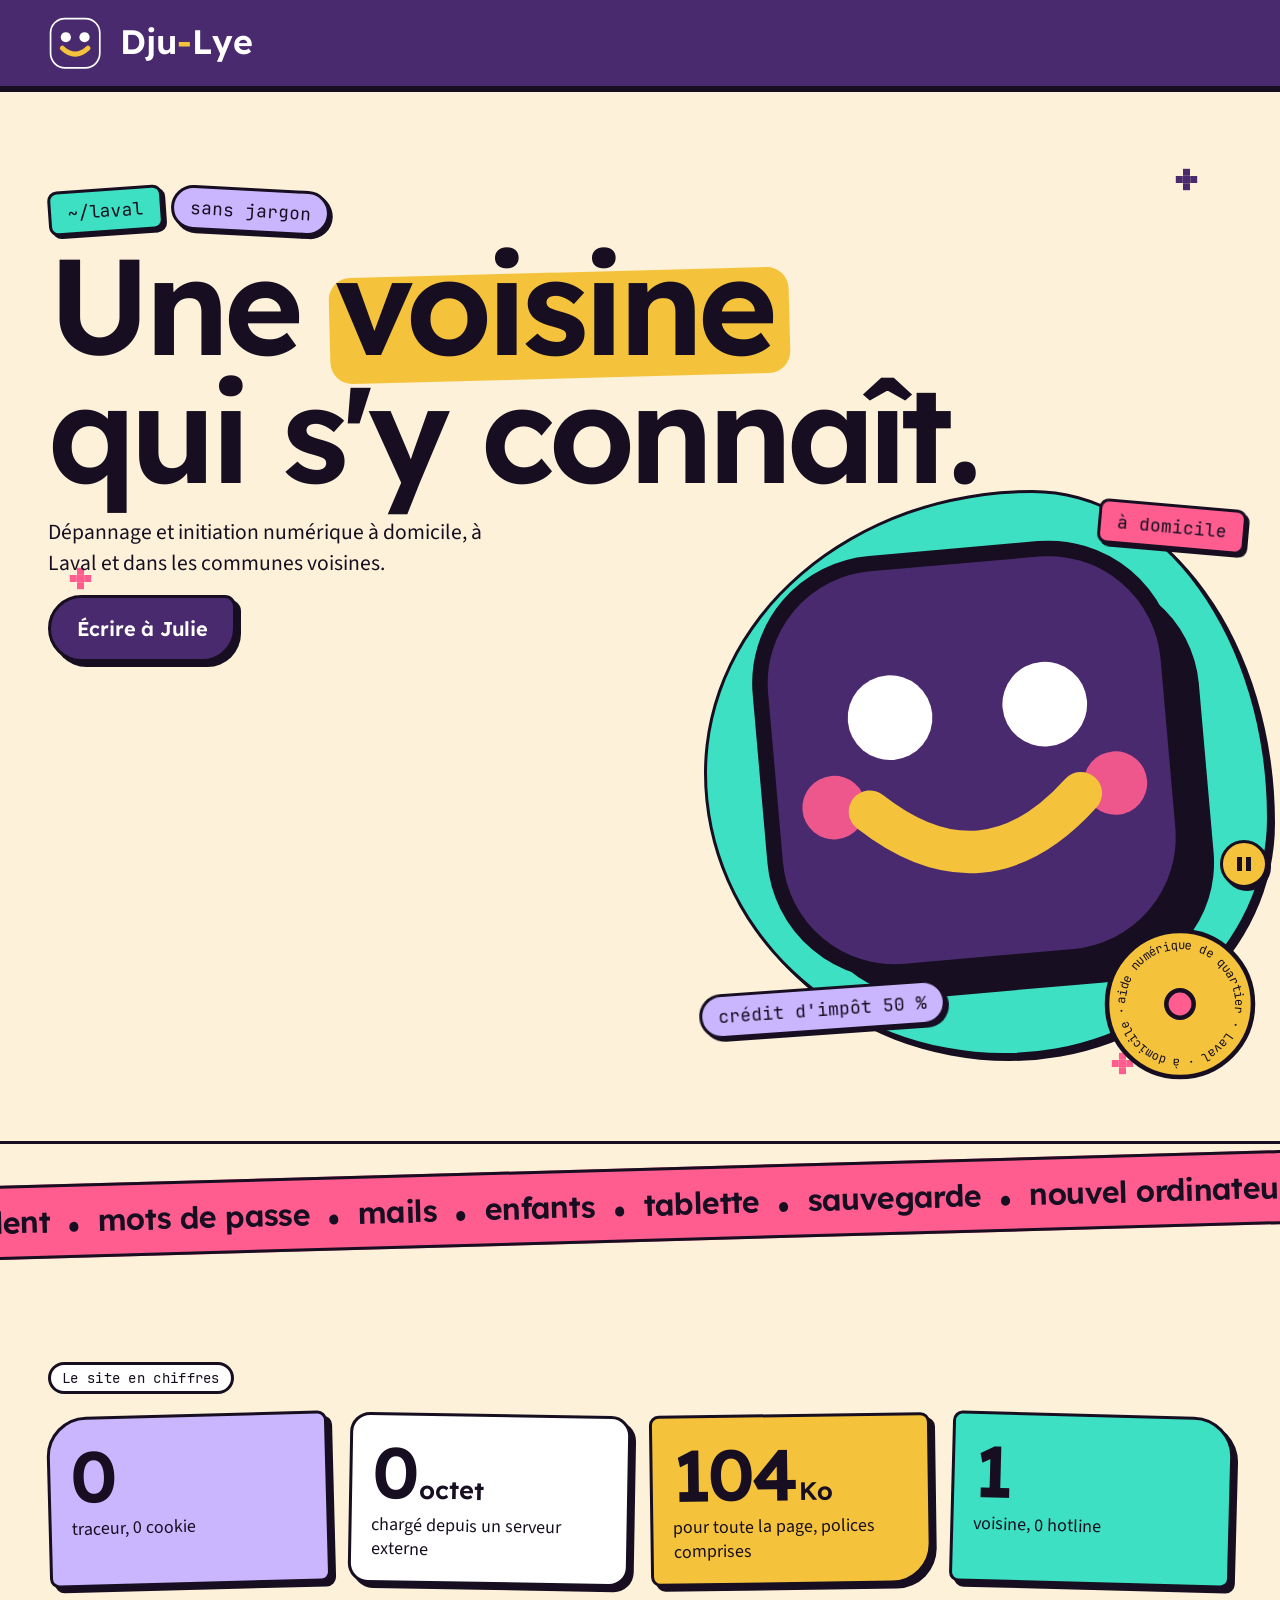
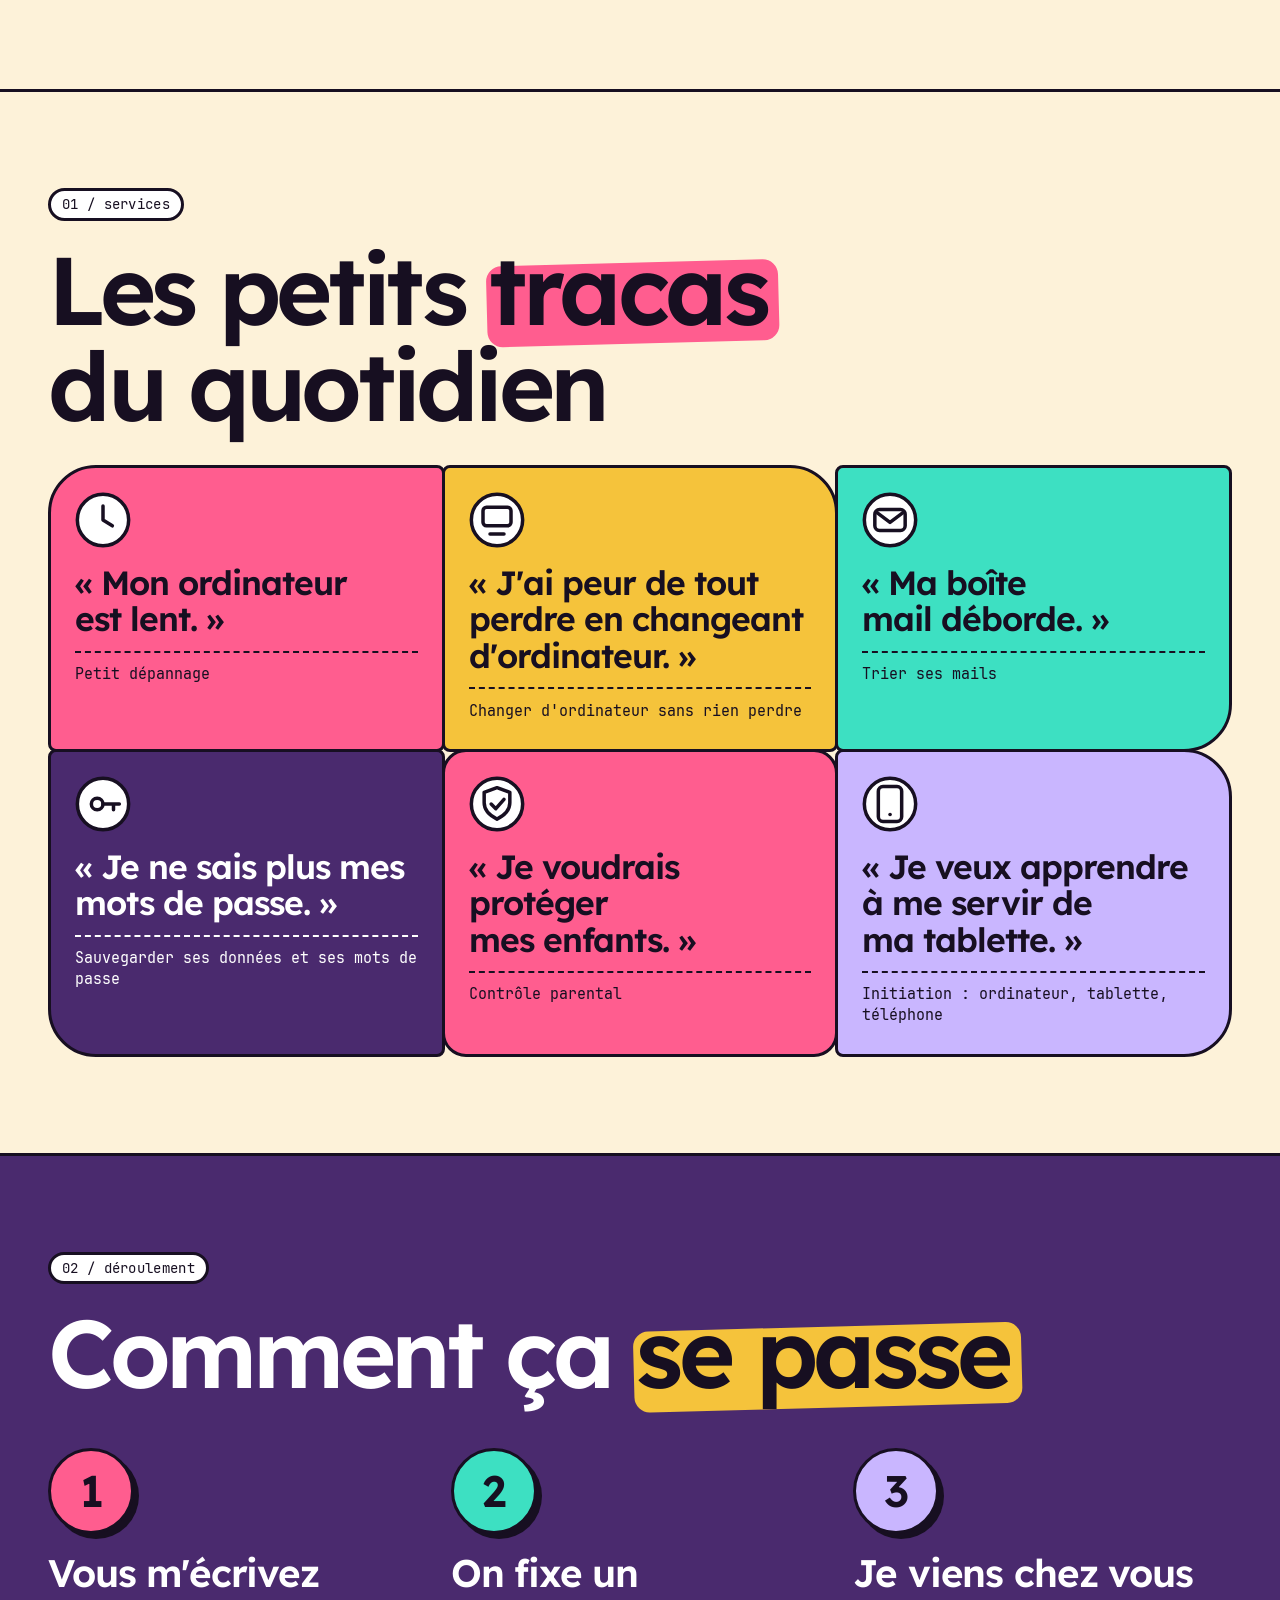
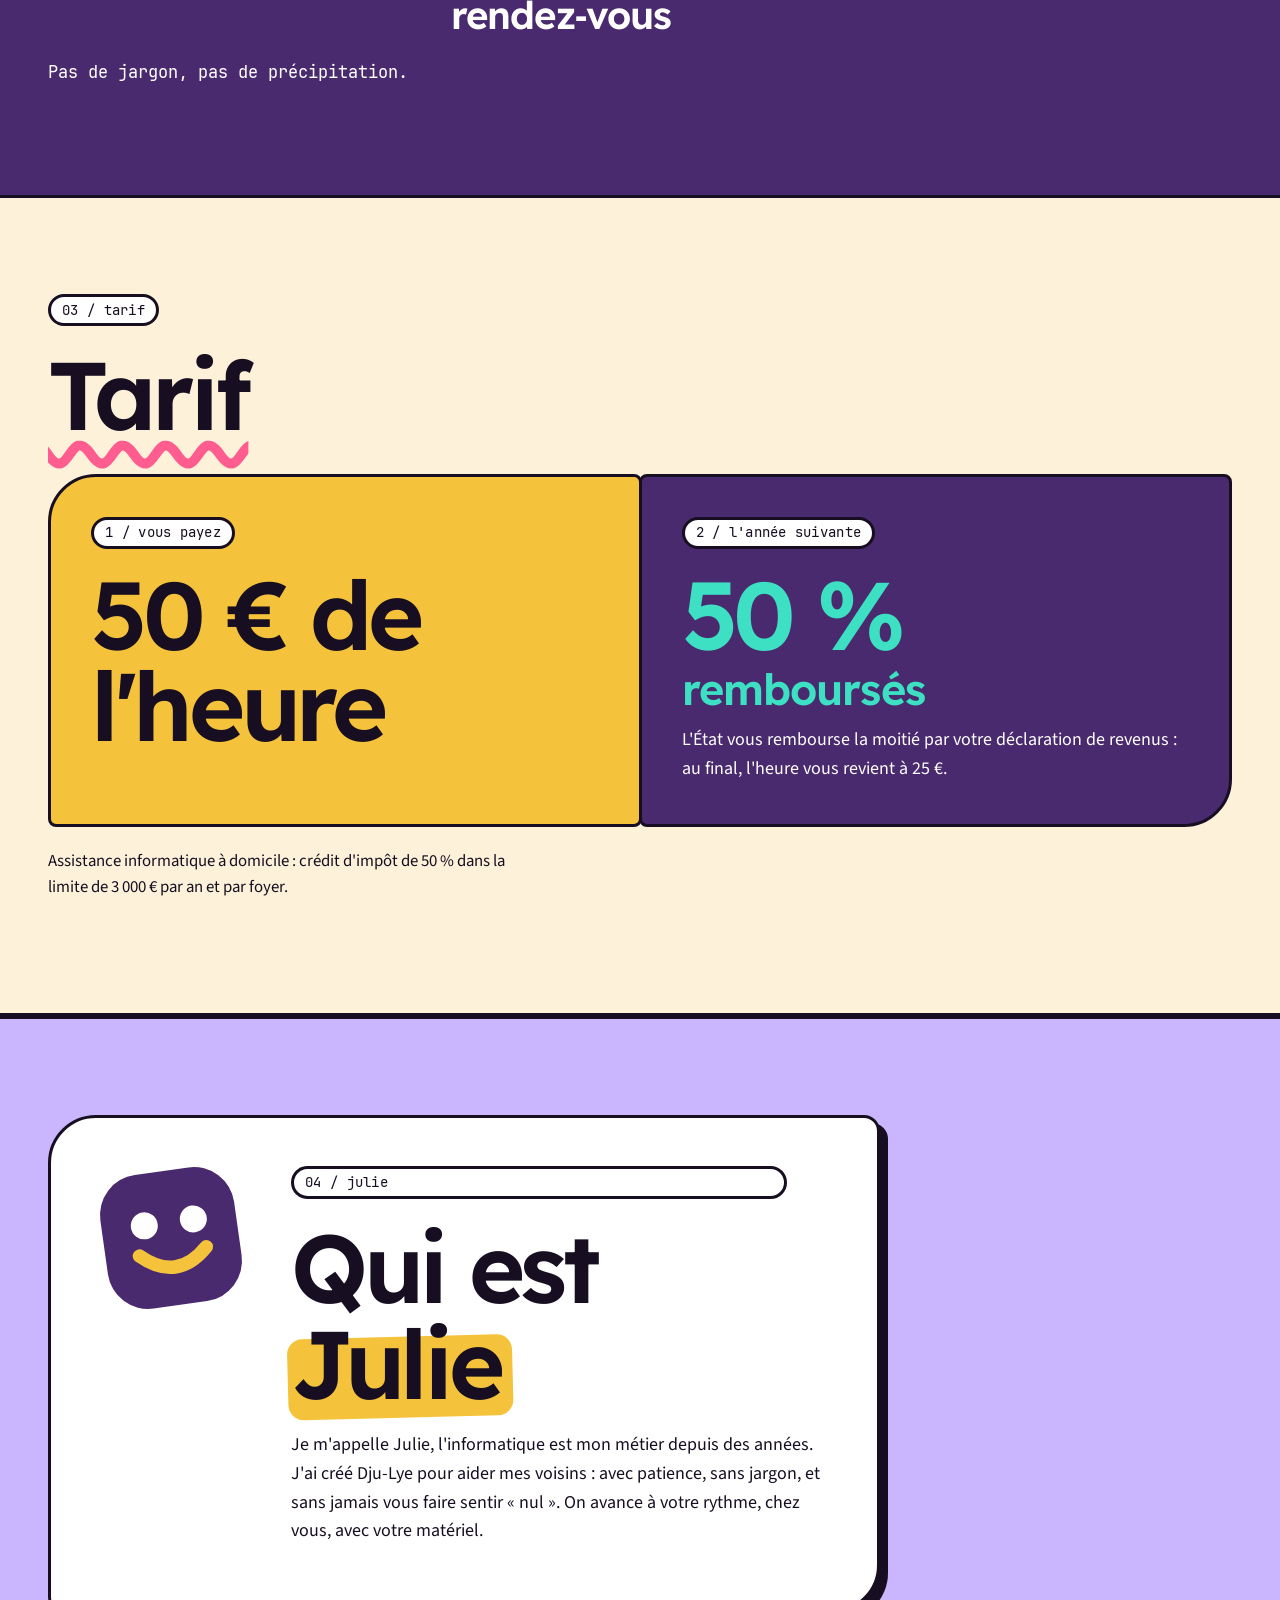
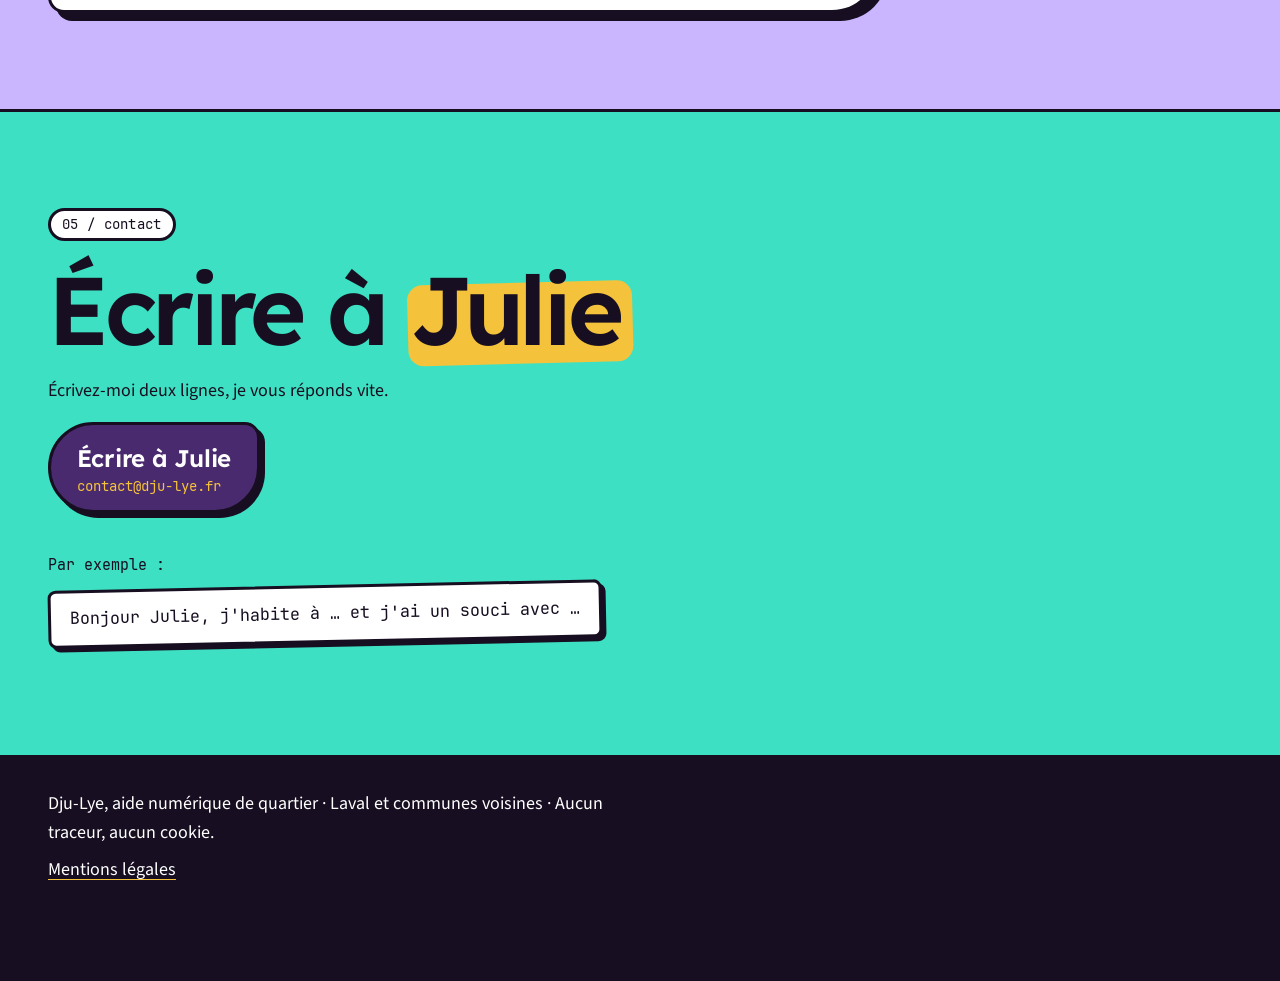
==== commit 6e8bf8fc: "Maquette B Pop de quartier : palette étendue, mascotte, ruban, patchwork de services, tarif en deux " ====
--- a/index.html
+++ b/index.html
@@ -7,7 +7,7 @@
   <meta name="description" content="Dépannage et initiation numérique à domicile, à Laval et dans les communes voisines.">
   <link rel="canonical" href="https://dju-lye.fr/">
   <meta name="theme-color" content="#4a2a6e">
-  <meta name="color-scheme" content="light dark">
+  <meta name="color-scheme" content="light">
 
   <meta property="og:type" content="website">
   <meta property="og:locale" content="fr_FR">
@@ -28,6 +28,7 @@
   <link rel="apple-touch-icon" href="images/apple-touch-icon.png">
   <link rel="preload" href="polices/Lexend-SemiBold.woff2" as="font" type="font/woff2" crossorigin>
   <link rel="stylesheet" href="style.css">
+  <script>try { if (localStorage.getItem("animations-arretees") === "oui") document.documentElement.classList.add("sans-animation"); } catch (e) {}</script>
   <script defer src="js/site.js"></script>
 
   <script type="application/ld+json">
@@ -55,9 +56,9 @@
   </script>
 </head>
 <body>
-  <a class="aller-au-contenu" href="#services">Aller au contenu</a>
-
-  <header class="hero sombre">
+  <a class="aller-au-contenu" href="#contenu">Aller au contenu</a>
+
+  <header class="entete sombre">
     <div class="contenu">
       <svg class="logo" role="img" aria-label="Dju-Lye" xmlns="http://www.w3.org/2000/svg" viewBox="0 0 245 64">
         <rect x="3" y="3" width="58" height="58" rx="17" fill="#4a2a6e" stroke="#ffffff" stroke-width="2"/>
@@ -66,85 +67,114 @@
         <path d="M17 38 Q32 52 47 38" fill="none" stroke="#f5c33b" stroke-width="6" stroke-linecap="round"/>
         <text x="85" y="45" font-family="Lexend, 'Segoe UI', sans-serif" font-size="40" font-weight="600" fill="#ffffff">Dju<tspan fill="#f5c33b" font-weight="700">-</tspan>Lye</text>
       </svg>
-      <p class="etiquette" aria-hidden="true">~/laval</p>
-      <h1>Une <span class="mot">voisine</span> qui s'y connaît.</h1>
-      <p class="accroche">Dépannage et initiation numérique à domicile, à Laval et dans les communes voisines.</p>
-      <div><a class="bouton" href="mailto:contact@dju-lye.fr">Écrire à Julie</a></div>
-      <!-- Décor : le sourire du logo, en grand -->
-      <svg class="deco" aria-hidden="true" focusable="false" xmlns="http://www.w3.org/2000/svg" viewBox="0 0 64 64">
-        <rect x="3" y="3" width="58" height="58" rx="17" fill="none" stroke="#ffffff" stroke-opacity=".25" stroke-width="1"/>
-        <circle cx="21" cy="25" r="6" fill="#ffffff"/>
-        <circle cx="43" cy="25" r="6" fill="#ffffff"/>
-        <path d="M17 38 Q32 52 47 38" pathLength="1" fill="none" stroke="#f5c33b" stroke-width="6" stroke-linecap="round"/>
-      </svg>
     </div>
   </header>
-  <div class="courbe a-c" aria-hidden="true"></div>
-
-  <main id="contenu">
-    <!-- Chiffres vérifiés sur le site lui-même (voir README). Le poids est celui de index.html + style.css + js/site.js + polices + symbole, sans compression. -->
+
+  <main id="contenu" tabindex="-1">
+    <section class="hero bande">
+      <span class="etoile" aria-hidden="true"></span><span class="etoile" aria-hidden="true"></span><span class="etoile" aria-hidden="true"></span>
+      <div class="contenu hero-grille">
+        <ul class="autocollants" aria-hidden="true">
+          <li class="ac" style="--r:-4deg;--c:var(--menthe)">~/laval</li>
+          <li class="ac rond" style="--r:3deg;--c:var(--lilas)">sans jargon</li>
+        </ul>
+        <h1>Une <span class="mot">voisine</span> qui s'y connaît.</h1>
+        <div class="hero-texte">
+          <p class="accroche">Dépannage et initiation numérique à domicile, à Laval et dans les communes voisines.</p>
+          <a class="bouton" href="mailto:contact@dju-lye.fr">Écrire à Julie</a>
+        </div>
+        <!-- Décor : le sourire du logo devient une mascotte -->
+        <div class="mascotte" aria-hidden="true">
+          <div class="blob"></div>
+          <svg class="visage" focusable="false" xmlns="http://www.w3.org/2000/svg" viewBox="0 0 68 68">
+            <rect x="7" y="7" width="58" height="58" rx="17" fill="#170f21"/>
+            <rect x="3" y="3" width="58" height="58" rx="17" fill="#4a2a6e" stroke="#170f21" stroke-width="2.2"/>
+            <circle cx="12" cy="37" r="4.5" fill="#ff5d8f" opacity=".9"/>
+            <circle cx="52" cy="37" r="4.5" fill="#ff5d8f" opacity=".9"/>
+            <circle class="oeil" cx="21" cy="25" r="6" fill="#ffffff"/>
+            <circle class="oeil" cx="43" cy="25" r="6" fill="#ffffff"/>
+            <path class="bouche-sourire" d="M17 38 Q32 52 47 38" fill="none" stroke="#f5c33b" stroke-width="6" stroke-linecap="round"/>
+            <g class="bouche-grand"><path d="M15 36 Q32 62 49 36 Z" fill="#f5c33b" stroke="#f5c33b" stroke-width="3" stroke-linejoin="round"/><path d="M25 46 Q32 41 39 46 Q32 54 25 46 Z" fill="#ff5d8f"/></g>
+          </svg>
+          <svg class="sceau" focusable="false" xmlns="http://www.w3.org/2000/svg" viewBox="0 0 100 100">
+            <g class="sceau-rond">
+              <circle cx="50" cy="50" r="48" fill="#f5c33b" stroke="#170f21" stroke-width="3"/>
+              <path id="cercle" d="M50 50m-36 0a36 36 0 1 1 72 0a36 36 0 1 1-72 0" fill="none"/>
+              <text><textPath href="#cercle" textLength="224" lengthAdjust="spacing">aide numérique de quartier · Laval · à domicile ·</textPath></text>
+              <circle cx="50" cy="50" r="9" fill="#ff5d8f" stroke="#170f21" stroke-width="3"/>
+            </g>
+          </svg>
+          <span class="ac" aria-hidden="true">à domicile</span>
+          <span class="ac rond" aria-hidden="true">crédit d'impôt 50&nbsp;%</span>
+        </div>
+      </div>
+    </section>
+
+    <div class="ruban" aria-hidden="true">
+      <div class="inclin"><div class="rail"><ul><li>lent</li><li>mots de passe</li><li>mails</li><li>enfants</li><li>tablette</li><li>sauvegarde</li><li>nouvel ordinateur</li><li>téléphone</li></ul><ul class="copie"><li>lent</li><li>mots de passe</li><li>mails</li><li>enfants</li><li>tablette</li><li>sauvegarde</li><li>nouvel ordinateur</li><li>téléphone</li></ul></div></div>
+    </div>
+
+    <!-- Chiffres vérifiés sur le site lui-même (voir README). Le poids est celui de index.html + style.css + js/site.js + polices chargées + symbole, sans compression. -->
     <section class="chiffres clair" aria-labelledby="chiffres">
       <div class="contenu">
         <h2 id="chiffres" class="etiquette">Le site en chiffres</h2>
         <ul>
-          <li class="chiffre revele"><b>0</b><span>traceur, 0 cookie</span></li>
-          <li class="chiffre revele"><b>0<small>octet</small></b><span>chargé depuis un serveur externe</span></li>
-          <li class="chiffre revele"><b>122<small>Ko</small></b><span>pour toute la page, polices comprises</span></li>
-          <li class="chiffre revele"><b>1</b><span>voisine, 0 hotline</span></li>
+          <li class="chiffre"><b>0</b><span>traceur, 0 cookie</span></li>
+          <li class="chiffre"><b>0<small>octet</small></b><span>chargé depuis un serveur externe</span></li>
+          <li class="chiffre"><b>104<small>Ko</small></b><span>pour toute la page, polices comprises</span></li>
+          <li class="chiffre"><b>1</b><span>voisine, 0 hotline</span></li>
         </ul>
       </div>
     </section>
 
-    <section class="clair" aria-labelledby="services">
+    <section class="services bande clair" aria-labelledby="services">
       <div class="contenu">
         <p class="etiquette" aria-hidden="true">01 / services</p>
         <h2 id="services">Les petits <span class="mot">tracas</span> du quotidien</h2>
         <ul class="cartes">
-          <li class="carte revele"><p class="etiquette" aria-hidden="true">01</p><p class="gros">«&nbsp;Mon ordinateur est lent.&nbsp;»</p><p>Petit dépannage</p></li>
-          <li class="carte revele"><p class="etiquette" aria-hidden="true">02</p><p class="gros">«&nbsp;J'ai peur de tout perdre en changeant d'ordinateur.&nbsp;»</p><p>Changer d'ordinateur sans rien perdre</p></li>
-          <li class="carte revele"><p class="etiquette" aria-hidden="true">03</p><p class="gros">«&nbsp;Ma boîte mail déborde.&nbsp;»</p><p>Trier ses mails</p></li>
-          <li class="carte revele"><p class="etiquette" aria-hidden="true">04</p><p class="gros">«&nbsp;Je ne sais plus mes mots de passe.&nbsp;»</p><p>Sauvegarder ses données et ses mots de passe</p></li>
-          <li class="carte revele"><p class="etiquette" aria-hidden="true">05</p><p class="gros">«&nbsp;Je voudrais protéger mes enfants.&nbsp;»</p><p>Contrôle parental</p></li>
-          <li class="carte revele"><p class="etiquette" aria-hidden="true">06</p><p class="gros">«&nbsp;Je veux apprendre à me servir de ma tablette.&nbsp;»</p><p>Initiation&nbsp;: ordinateur, tablette, téléphone</p></li>
+          <li class="carte"><svg class="ico" aria-hidden="true" focusable="false" viewBox="0 0 48 48"><circle cx="24" cy="24" r="22"/><path d="M24 12v12l8 5"/></svg><p class="gros">«&nbsp;Mon ordinateur est lent.&nbsp;»</p><p class="nom">Petit dépannage</p></li>
+          <li class="carte"><svg class="ico" aria-hidden="true" focusable="false" viewBox="0 0 48 48"><circle cx="24" cy="24" r="22"/><rect x="12" y="13" width="24" height="16" rx="3"/><path d="M18 36h12"/></svg><p class="gros">«&nbsp;J'ai peur de tout perdre en changeant d'ordinateur.&nbsp;»</p><p class="nom">Changer d'ordinateur sans rien perdre</p></li>
+          <li class="carte"><svg class="ico" aria-hidden="true" focusable="false" viewBox="0 0 48 48"><circle cx="24" cy="24" r="22"/><rect x="11" y="15" width="26" height="18" rx="4"/><path d="M12 17l12 9 12-9"/></svg><p class="gros">«&nbsp;Ma boîte mail déborde.&nbsp;»</p><p class="nom">Trier ses mails</p></li>
+          <li class="carte"><svg class="ico" aria-hidden="true" focusable="false" viewBox="0 0 48 48"><circle cx="24" cy="24" r="22"/><circle cx="19" cy="24" r="5"/><path d="M24 24h14M33 24v5"/></svg><p class="gros">«&nbsp;Je ne sais plus mes mots de passe.&nbsp;»</p><p class="nom">Sauvegarder ses données et ses mots de passe</p></li>
+          <li class="carte"><svg class="ico" aria-hidden="true" focusable="false" viewBox="0 0 48 48"><circle cx="24" cy="24" r="22"/><path d="M24 10l11 4v9c0 7-5 11-11 14-6-3-11-7-11-14v-9z"/><path d="M19 24l4 4 7-8"/></svg><p class="gros">«&nbsp;Je voudrais protéger mes enfants.&nbsp;»</p><p class="nom">Contrôle parental</p></li>
+          <li class="carte"><svg class="ico" aria-hidden="true" focusable="false" viewBox="0 0 48 48"><circle cx="24" cy="24" r="22"/><rect x="14" y="9" width="20" height="30" rx="4"/><path d="M24 33h.1"/></svg><p class="gros">«&nbsp;Je veux apprendre à me servir de ma tablette.&nbsp;»</p><p class="nom">Initiation&nbsp;: ordinateur, tablette, téléphone</p></li>
         </ul>
       </div>
     </section>
-    <div class="courbe c-a" aria-hidden="true"></div>
-
-    <section class="sombre" aria-labelledby="deroulement">
+
+    <section class="etapes-section sombre" aria-labelledby="deroulement">
       <div class="contenu">
         <p class="etiquette" aria-hidden="true">02 / déroulement</p>
         <h2 id="deroulement">Comment ça <span class="mot">se passe</span></h2>
         <ol class="etapes">
           <li>Vous m'écrivez</li>
-          <li>On fixe un <span class="insec">rendez-vous</span></li>
+          <li>On fixe un rendez&#8209;vous</li>
           <li>Je viens chez vous</li>
         </ol>
         <p class="sans-jargon">Pas de jargon, pas de précipitation.</p>
       </div>
     </section>
-    <div class="courbe a-c" aria-hidden="true"></div>
-
-    <section class="clair" aria-labelledby="tarif">
+
+    <section class="tarif bande clair" aria-labelledby="tarif">
       <div class="contenu">
         <p class="etiquette" aria-hidden="true">03 / tarif</p>
-        <h2 id="tarif"><span class="mot">Tarif</span></h2>
-        <div class="tarif-etapes">
-          <div class="tarif-etape revele">
+        <h2 id="tarif"><span class="ondule">Tarif</span></h2>
+        <div class="tarif-blocs">
+          <div class="tarif-bloc revele">
             <p class="etiquette" aria-hidden="true">1 / vous payez</p>
             <p class="gros">50&nbsp;€ de l'heure</p>
           </div>
-          <div class="tarif-etape revele">
+          <div class="tarif-bloc revele">
             <p class="etiquette" aria-hidden="true">2 / l'année suivante</p>
             <p class="gros">50&nbsp;%<small>remboursés</small></p>
             <p>L'État vous rembourse la moitié par votre déclaration de revenus&nbsp;: au final, l'heure vous revient à 25&nbsp;€.</p>
           </div>
         </div>
-        <p class="revele">Assistance informatique à domicile&nbsp;: crédit d'impôt de 50&nbsp;% dans la limite de 3&nbsp;000&nbsp;€ par an et par foyer.</p>
-      </div>
-    </section>
-
-    <section class="qui clair" aria-labelledby="julie">
+        <p class="credit">Assistance informatique à domicile&nbsp;: crédit d'impôt de 50&nbsp;% dans la limite de 3&nbsp;000&nbsp;€ par an et par foyer.</p>
+      </div>
+    </section>
+
+    <section class="qui bande" aria-labelledby="julie">
       <div class="contenu">
         <div class="qui-panneau revele">
           <img class="symbole" src="images/symbole.svg" alt="" width="64" height="64">
@@ -154,21 +184,21 @@
         </div>
       </div>
     </section>
-    <div class="courbe c-a" aria-hidden="true"></div>
-
-    <section class="ecrire sombre" aria-labelledby="ecrire">
+
+    <section class="ecrire" aria-labelledby="ecrire">
       <div class="contenu">
         <p class="etiquette" aria-hidden="true">05 / contact</p>
         <h2 id="ecrire">Écrire à <span class="mot">Julie</span></h2>
         <p>Écrivez-moi deux lignes, je vous réponds vite.</p>
         <a class="bouton" href="mailto:contact@dju-lye.fr">Écrire à Julie<small>contact@dju-lye.fr</small></a>
+        <span class="merci" role="status"></span>
         <p class="exemple">Par exemple&nbsp;:</p>
         <p class="modele">Bonjour Julie, j'habite à … et j'ai un souci avec …</p>
       </div>
     </section>
   </main>
 
-  <footer class="sombre">
+  <footer>
     <div class="contenu">
       <p>Dju-Lye, aide numérique de quartier · Laval et communes voisines · Aucun traceur, aucun cookie.</p>
       <a href="mentions-legales.html">Mentions légales</a>
--- a/style.css
+++ b/style.css
@@ -1,401 +1,248 @@
-/* Site Dju-Lye, refonte 2026-11 : mobile d'abord, un seul système de couleurs (variables de :root).
-   Le trait miel (le tiret du logo, le sourire) est le fil de la page. */
-
-@font-face {
-  font-family: "Lexend";
-  src: url("polices/Lexend-SemiBold.woff2") format("woff2");
-  font-weight: 600;
-  font-display: swap;
-}
-@font-face {
-  font-family: "Source Sans 3";
-  src: url("polices/SourceSans3-Regular.woff2") format("woff2");
-  font-weight: 400;
-  font-display: swap;
-}
-@font-face {
-  font-family: "Source Sans 3";
-  src: url("polices/SourceSans3-SemiBold.woff2") format("woff2");
-  font-weight: 600;
-  font-display: swap;
-}
-@font-face {
-  font-family: "JetBrains Mono";
-  src: url("polices/JetBrainsMono-Regular.woff2") format("woff2");
-  font-weight: 400;
-  font-display: swap;
-}
+/* Site Dju-Lye, maquette B « Pop de quartier » : fond crème, gros aplats plats, contours épais, ombres dures.
+   Mobile d'abord. Tout le mouvement est dans la section « Mouvement » en bas : sans lui, la page est complète. */
+
+@font-face { font-family: "Lexend"; src: url("polices/Lexend-SemiBold.woff2") format("woff2"); font-weight: 600; font-display: swap; }
+@font-face { font-family: "Source Sans 3"; src: url("polices/SourceSans3-Regular.woff2") format("woff2"); font-weight: 400; font-display: swap; }
+@font-face { font-family: "JetBrains Mono"; src: url("polices/JetBrainsMono-Regular.woff2") format("woff2"); font-weight: 400; font-display: swap; }
 
 :root {
-  color-scheme: light dark;
-  --aubergine: #4a2a6e;
-  --miel: #f5c33b;
-  --fond: #fbf5e6;
-  --surface: #ffffff;
-  --texte: #222222;
-  --titre: #4a2a6e;
-  --trait: rgba(74, 42, 110, .25);
-  --rayon: 1.25rem;
-  --focus: var(--aubergine);
+  --aubergine: #4a2a6e; /* signature */
+  --miel: #f5c33b;      /* signature */
+  --corail: #ff5d8f;
+  --menthe: #3de0c2;
+  --lilas: #c9b6ff;
+  --creme: #fdf2d9;
+  --encre: #170f21;     /* contours et texte */
+  --focus: var(--encre);
+  --trait: 3px solid var(--encre);
+  --ombre: 5px 5px 0 var(--encre);
   --f-titre: "Lexend", "Segoe UI", sans-serif;
   --f-texte: "Source Sans 3", "Segoe UI", sans-serif;
   --f-mono: "JetBrains Mono", ui-monospace, "DejaVu Sans Mono", monospace;
 }
 
-/* Mode sombre automatique : l'aubergine des bandes ne change pas, seul le fond clair devient très profond. */
-@media (prefers-color-scheme: dark) {
-  :root {
-    --fond: #170f21;
-    --surface: #251836;
-    --texte: #efe9f5;
-    --titre: #e6d8f7;
-    --trait: rgba(255, 255, 255, .22);
-    --focus: var(--miel);
-  }
-}
-
 * { box-sizing: border-box; }
-
 html { font-size: 100%; }
-
-body {
-  margin: 0;
-  font-family: var(--f-texte);
-  font-size: 1.125rem;
-  line-height: 1.6;
-  color: var(--texte);
-  background: var(--fond);
-  overflow-x: clip;
-}
-
-h1, h2, h3, .gros {
-  font-family: var(--f-titre);
-  font-weight: 600;
-  line-height: 1.08;
-  letter-spacing: -.02em;
-  margin: 0 0 1.25rem;
-}
-h1 { font-size: clamp(2.5rem, 1rem + 8vw, 5rem); line-height: 1.02; }
-h2 { font-size: clamp(2rem, 1.1rem + 4vw, 3.75rem); color: var(--titre); }
+body { margin: 0; font-family: var(--f-texte); font-size: 1.125rem; line-height: 1.6; color: var(--encre); background: var(--creme); overflow-x: clip; }
+h1, h2, .gros { text-wrap: balance; font-family: var(--f-titre); font-weight: 600; line-height: 1; letter-spacing: -.045em; margin: 0 0 1.25rem; }
+h1 { text-wrap: balance; font-size: clamp(2.75rem, .6rem + 12.5vw, 8.5rem); line-height: .94; }
+h2 { font-size: clamp(2.25rem, .6rem + 8vw, 6rem); }
 p { margin: 0 0 1rem; max-width: 62ch; }
 a { color: inherit; }
 :focus-visible { outline: 4px solid var(--focus); outline-offset: 3px; }
 
-.contenu {
-  max-width: 72rem;
-  margin: 0 auto;
-  padding: clamp(3rem, 8vw, 6rem) clamp(1.25rem, 5vw, 3rem);
-}
-
-.aller-au-contenu {
-  position: absolute;
-  left: 1rem;
-  top: -4rem;
-  z-index: 20;
-  padding: .6rem 1rem;
-  background: var(--miel);
-  color: var(--aubergine);
-  border-radius: .5rem;
-  font-weight: 600;
-}
+.contenu { max-width: 80rem; margin: 0 auto; padding: clamp(3rem, 8vw, 6rem) clamp(1.25rem, 5vw, 3rem); }
+.aller-au-contenu { position: absolute; left: 1rem; top: -5rem; z-index: 30; padding: .6rem 1rem; background: var(--miel); color: var(--encre); border: var(--trait); border-radius: .6rem; font-family: var(--f-titre); }
 .aller-au-contenu:focus { top: 1rem; }
-
-/* Bandes aubergine / fond */
-.sombre { background: var(--aubergine); color: #ffffff; --focus: var(--miel); --titre: #ffffff; }
-.clair { background: var(--fond); color: var(--texte); }
-
-/* Mot clé : miel sur l'aubergine, souligné de miel sur le fond clair (le miel seul ne se lit pas sur du clair) */
-.mot, .mot .m {
-  text-decoration: underline var(--miel) .14em;
-  text-underline-offset: .12em;
-  text-decoration-skip-ink: none;
-}
-.sombre .mot, .sombre .mot .m { color: var(--miel); text-decoration: none; }
-
-/* Étiquettes et chiffres en petite police à chasse fixe */
-.etiquette {
-  font-family: var(--f-mono);
-  font-size: .85rem;
-  letter-spacing: .04em;
-  font-weight: 400;
-  line-height: 1.4;
-  margin: 0 0 1rem;
-  color: var(--titre);
-}
-.sombre .etiquette { color: var(--miel); }
-
-/* Mots d'un titre (découpés par js/site.js, seulement si le navigateur sait révéler au défilement) */
-.m { display: inline-block; }
-
-/* ---------- En-tête ---------- */
-.hero .contenu { padding-top: clamp(2rem, 5vw, 3.5rem); display: grid; gap: 2rem; }
-.logo { display: block; width: 12rem; height: auto; margin-bottom: clamp(2.5rem, 7vw, 5rem); }
-.hero h1 { max-width: 12ch; }
-.hero .accroche, .page-404 .accroche { font-size: clamp(1.2rem, 1rem + .8vw, 1.5rem); max-width: 34ch; margin-bottom: 2rem; }
-.hero .deco { width: min(11rem, 55%); height: auto; justify-self: start; }
-
-/* Bouton : bloc miel, texte aubergine (contraste 7,4:1) */
-.bouton {
-  display: inline-block;
-  padding: 1rem 1.75rem;
-  background: var(--miel);
-  color: var(--aubergine);
-  border-radius: var(--rayon);
-  font-family: var(--f-titre);
-  font-weight: 600;
-  font-size: 1.15rem;
-  text-decoration: none;
-  overflow-wrap: anywhere;
-  transition: transform 200ms, box-shadow 200ms;
-}
-.bouton:hover, .bouton:focus-visible { transform: translateY(-2px); box-shadow: 0 8px 20px rgba(0, 0, 0, .3); }
-.bouton small { display: block; font-family: var(--f-mono); font-weight: 400; font-size: .85rem; margin-top: .25rem; }
-
-/* ---------- Le site en chiffres ---------- */
-.chiffres .contenu { padding-block: clamp(2.5rem, 6vw, 4rem) 0; }
-.chiffres ul { list-style: none; margin: 0; padding: 0; display: grid; gap: .75rem; grid-template-columns: 1fr 1fr; }
-.chiffre {
-  background: var(--surface);
-  border: 1px solid var(--trait);
-  border-radius: var(--rayon);
-  padding: 1.1rem 1rem 1rem;
-}
-.chiffre b {
-  display: block;
-  font-family: var(--f-mono);
-  font-weight: 400;
-  font-size: clamp(2rem, 1rem + 4vw, 3.5rem);
-  line-height: 1;
-  color: var(--titre);
-}
-.chiffre b small { font-size: .35em; margin-left: .25em; }
-.chiffre span { display: block; margin-top: .6rem; font-size: 1rem; line-height: 1.35; }
-
-/* ---------- Séparateur : vague miel (le sourire), dessinée à part ---------- */
-.courbe {
-  height: 2.25rem;
-  background:
-    url("data:image/svg+xml,%3Csvg xmlns='http://www.w3.org/2000/svg' width='120' height='36' viewBox='0 0 120 36'%3E%3Cpath d='M0 12 Q30 32 60 12 T120 12' fill='none' stroke='%23f5c33b' stroke-width='4' stroke-linecap='round'/%3E%3C/svg%3E") center / 120px 36px repeat-x,
-    linear-gradient(to bottom, var(--de) 50%, var(--vers) 50%);
-}
-.courbe.a-c { --de: var(--aubergine); --vers: var(--fond); }
-.courbe.c-a { --de: var(--fond); --vers: var(--aubergine); }
-
-/* ---------- Services ---------- */
-.cartes { list-style: none; margin: 2.5rem 0 0; padding: 0; display: grid; gap: 1rem; }
-.carte {
-  background: var(--surface);
-  border: 1px solid var(--trait);
-  border-radius: var(--rayon);
-  padding: 1.25rem 1.25rem 1.5rem;
-  transition: transform 200ms, border-color 200ms;
-}
-.carte:hover { transform: translateY(-3px); border-color: var(--miel); }
-.carte .etiquette { margin-bottom: 1.5rem; }
-.carte .gros { font-size: 1.3rem; line-height: 1.25; letter-spacing: -.01em; margin-bottom: .75rem; }
-.carte p:last-child { margin: 0; font-weight: 600; color: var(--titre); }
-
-/* ---------- Étapes reliées par le fil miel qui se dessine ---------- */
-.etapes { list-style: none; margin: 2.5rem 0 1.5rem; padding: 0; counter-reset: etape; position: relative; }
-.etapes::before, .etapes::after { /* ::before = rail pâle, ::after = fil miel (animé) */
-  content: "";
-  position: absolute;
-  left: calc(1.5rem - 2px);
-  top: 1.5rem;
-  bottom: 1.5rem;
-  width: 4px;
-  border-radius: 2px;
-  background: rgba(255, 255, 255, .2);
-}
-.etapes::after { background: var(--miel); transform-origin: top; }
-.etapes li {
-  position: relative;
-  z-index: 1;
-  counter-increment: etape;
-  padding: .45rem 0 2.5rem 4.5rem;
-  font-family: var(--f-titre);
-  font-weight: 600;
-  font-size: clamp(1.4rem, 1rem + 1.6vw, 1.9rem);
-  line-height: 1.2;
-}
-.etapes li:last-child { padding-bottom: 0; min-height: 3rem; }
-.etapes li::before {
-  content: counter(etape, decimal-leading-zero);
-  position: absolute;
-  left: 0;
-  top: 0;
-  width: 3rem;
-  height: 3rem;
-  display: grid;
-  place-items: center;
-  border: 3px solid var(--miel);
-  border-radius: 50%;
-  background: var(--aubergine);
-  font-family: var(--f-mono);
-  font-weight: 400;
-  font-size: 1rem;
-}
-.insec { white-space: nowrap; }
-.sans-jargon { font-family: var(--f-mono); font-size: 1rem; margin: 2rem 0 0; }
-
-/* ---------- Tarif ---------- */
-.tarif-etapes { display: grid; gap: 1rem; margin: 2.5rem 0 1.5rem; }
-.tarif-etape {
-  background: var(--surface);
-  border: 1px solid var(--trait);
-  border-radius: var(--rayon);
-  padding: 1.5rem;
-}
-.tarif-etape .gros { font-size: clamp(2rem, 1.2rem + 3.5vw, 3.25rem); color: var(--titre); margin-bottom: .75rem; }
-.tarif-etape .gros small { font-size: .45em; display: block; letter-spacing: 0; }
-.tarif-etape p:last-child { margin: 0; }
-.tarif-etape p:not(.etiquette):not(.gros) { font-size: 1rem; }
-
-/* ---------- Qui est Julie ---------- */
-.qui-panneau {
-  background: var(--surface);
-  border: 1px solid var(--trait);
-  border-radius: calc(var(--rayon) * 1.5);
-  padding: clamp(1.5rem, 5vw, 3.5rem);
-}
-.qui .symbole { width: 4.5rem; height: 4.5rem; margin-bottom: 1.5rem; }
-.qui p:last-child { font-size: 1.2rem; margin-bottom: 0; }
-
-/* ---------- Écrire ---------- */
-.ecrire .bouton { margin: 1rem 0 1.75rem; font-size: clamp(1.1rem, .9rem + 1vw, 1.5rem); padding: 1.1rem 1.75rem; }
-.exemple { margin-bottom: .25rem; font-family: var(--f-mono); font-size: .9rem; }
-.modele { margin: 0; font-style: italic; }
-
-/* ---------- Pied de page ---------- */
+#contenu:focus { outline: none; }
+
+.sombre { background: var(--aubergine); color: #fff; --focus: var(--miel); }
+.clair { background: var(--creme); }
+.bande { border-block: var(--trait); }
+
+/* Marqueur décalé derrière un mot de titre, et trait ondulé */
+.mot { position: relative; display: inline-block; isolation: isolate; color: var(--encre); }
+.mot::before { content: ""; position: absolute; z-index: -1; left: -.1em; right: -.06em; top: .16em; bottom: 0; background: var(--c, var(--miel)); border-radius: .16em; transform: translate(.07em, .07em) rotate(-1.5deg); }
+.ondule { text-decoration: underline wavy var(--c, var(--corail)) .1em; text-underline-offset: .14em; text-decoration-skip-ink: none; }
+
+/* Étiquette mono et autocollants */
+.etiquette { display: inline-block; font: 400 .9rem/1.3 var(--f-mono); letter-spacing: .02em; margin: 0 0 1.25rem; padding: .25rem .7rem; border: var(--trait); border-radius: 2rem; background: #fff; color: var(--encre); }
+.ac { display: inline-block; font: 400 .95rem/1.2 var(--f-mono); padding: .45rem .8rem; background: var(--c, var(--miel)); color: var(--encre); border: var(--trait); border-radius: .6rem; box-shadow: 3px 3px 0 var(--encre); transform: rotate(var(--r, -4deg)); white-space: nowrap; }
+.ac.rond { border-radius: 2rem; }
+
+/* Bouton */
+.bouton { display: inline-block; font-family: var(--f-titre); font-size: 1.25rem; letter-spacing: -.01em; text-decoration: none; padding: .9rem 1.6rem; background: var(--aubergine); color: #fff; border: var(--trait); border-radius: 3rem 1rem 3rem 3rem; box-shadow: var(--ombre); transition: transform .12s, box-shadow .12s; }
+.bouton small { display: block; font: 400 .85rem var(--f-mono); letter-spacing: 0; color: var(--miel); }
+.bouton:hover, .bouton:focus-visible { transform: translate(-2px, -2px); box-shadow: 7px 7px 0 var(--encre); }
+.bouton:active { transform: translate(3px, 3px); box-shadow: 1px 1px 0 var(--encre); }
+
+/* En-tête : le logo officiel, intact, sur l'aubergine */
+.entete { border-bottom: var(--trait); }
+.entete .contenu { padding-block: 1rem; }
+.logo { display: block; width: 11rem; height: auto; }
+.logo-lien { display: inline-block; }
+
+/* ---------- Accueil ---------- */
+.hero { position: relative; overflow: clip; }
+.hero-grille { display: grid; position: relative; }
+.hero h1 { position: relative; z-index: 2; margin-top: .5rem; --c: var(--miel); }
+.hero .autocollants { list-style: none; margin: 0; padding: 0; display: flex; flex-wrap: wrap; gap: .5rem 1rem; position: relative; z-index: 3; }
+.hero .autocollants li:nth-child(2) { margin-left: -.5rem; }
+.accroche { font-size: 1.35rem; line-height: 1.45; max-width: 30rem; }
+.hero-texte { position: relative; z-index: 2; margin-top: 1rem; }
+
+.mascotte { position: relative; width: min(78%, 21rem); aspect-ratio: 1; margin: 3.5rem auto 1.5rem; }
+.mascotte .blob { position: absolute; inset: -9%; background: var(--menthe); border: var(--trait); border-radius: 58% 42% 47% 53% / 50% 58% 42% 50%; box-shadow: var(--ombre); }
+.visage { position: relative; display: block; width: 100%; height: auto; transform: rotate(-5deg); }
+.mascotte .ac { position: absolute; z-index: 3; }
+.mascotte .ac:nth-of-type(1) { --r: 5deg; --c: var(--corail); top: -6%; right: -4%; }
+.mascotte .ac:nth-of-type(2) { --r: -4deg; --c: var(--lilas); bottom: -4%; left: -10%; }
+
+.oeil { transform-box: fill-box; transform-origin: center; }
+.bouche-grand { display: none; }
+.hero:has(.bouton:is(:hover, :focus-visible)) .bouche-grand { display: inline; }
+.hero:has(.bouton:is(:hover, :focus-visible)) .bouche-sourire { display: none; }
+
+.sceau { position: absolute; z-index: 3; width: 6.5rem; height: 6.5rem; right: -6%; bottom: -14%; }
+.sceau text { font: 400 8px var(--f-mono); fill: var(--encre); letter-spacing: 0; }
+
+.etoile { position: absolute; width: .45rem; height: .45rem; background: var(--c, var(--encre)); box-shadow: .45rem 0 var(--c, var(--encre)), -.45rem 0 var(--c, var(--encre)), 0 .45rem var(--c, var(--encre)), 0 -.45rem var(--c, var(--encre)); }
+.hero .etoile:nth-of-type(1) { left: 6%; top: 46%; --c: var(--corail); }
+.hero .etoile:nth-of-type(2) { right: 7%; top: 8%; --c: var(--aubergine); }
+.hero .etoile:nth-of-type(3) { right: 12%; bottom: 7%; --c: var(--corail); }
+
+/* Ruban de mots : statique et à la ligne par défaut ; en défilement seulement si le mouvement est permis */
+.ruban { overflow: clip; padding: 1.5rem 0; }
+.inclin { margin: 0 -2%; padding: .6rem 1.25rem; background: var(--corail); border-block: var(--trait); transform: rotate(-1.6deg); overflow: hidden; }
+.rail { display: flex; flex-wrap: wrap; }
+.rail ul { display: flex; flex-wrap: wrap; list-style: none; margin: 0; padding: 0; }
+.rail li { font: 600 clamp(1.2rem, 3vw, 1.9rem)/1.6 var(--f-titre); letter-spacing: -.02em; padding-right: 1.2rem; white-space: nowrap; }
+.rail li::after { content: ""; display: inline-block; width: .6rem; height: .6rem; margin-left: 1.2rem; background: var(--encre); border-radius: 50%; }
+.rail .copie { display: none; }
+
+/* Le site en chiffres */
+.chiffres ul { list-style: none; margin: 0; padding: 0 0 .5rem; display: grid; grid-template-columns: 1fr 1fr; gap: 1.25rem; }
+.chiffre { padding: 1.25rem; border: var(--trait); border-radius: 1.25rem; box-shadow: var(--ombre); background: var(--c); transform: rotate(var(--r)); }
+.chiffre:nth-child(1) { --c: var(--lilas); --r: -1.5deg; border-radius: 2.5rem .6rem .6rem .6rem; }
+.chiffre:nth-child(2) { --c: #fff; --r: 1deg; }
+.chiffre:nth-child(3) { --c: var(--miel); --r: -.8deg; border-radius: .6rem .6rem 2.5rem .6rem; }
+.chiffre:nth-child(4) { --c: var(--menthe); --r: 1.5deg; border-radius: .6rem 2.5rem .6rem .6rem; }
+.chiffre b { display: block; font: 600 clamp(2.5rem, 9vw, 4.5rem)/1 var(--f-titre); letter-spacing: -.05em; }
+.chiffre small { font-size: .35em; letter-spacing: 0; margin-left: .15em; }
+.chiffre span { display: block; line-height: 1.3; margin-top: .4rem; }
+
+/* Services : patchwork de blocs qui se touchent */
+.services h2 { --c: var(--corail); }
+.cartes { list-style: none; margin: 2rem 0 0; padding: 0 3px 3px 0; display: grid; grid-template-columns: 1fr; }
+.carte { position: relative; margin: 0 -3px -3px 0; padding: 1.5rem 1.5rem 1.75rem; border: var(--trait); background: var(--c); color: var(--encre); }
+.carte:nth-child(1) { --c: var(--corail); border-radius: 3rem .5rem .5rem .5rem; }
+.carte:nth-child(2) { --c: var(--miel); border-radius: .5rem 3rem .5rem .5rem; }
+.carte:nth-child(3) { --c: var(--menthe); border-radius: .5rem .5rem 3rem .5rem; }
+.carte:nth-child(4) { --c: var(--aubergine); color: #fff; border-radius: .5rem .5rem .5rem 3rem; }
+.carte:nth-child(5) { --c: var(--corail); border-radius: 1.5rem; }
+.carte:nth-child(6) { --c: var(--lilas); border-radius: .5rem 3rem 3rem .5rem; }
+.ico { display: block; width: 3.5rem; height: 3.5rem; margin-bottom: 1rem; fill: none; stroke: var(--encre); stroke-width: 3; stroke-linecap: round; stroke-linejoin: round; }
+.ico circle:first-child { fill: #fff; }
+.carte .gros { font-size: clamp(1.5rem, 1rem + 1.6vw, 2.1rem); line-height: 1.08; letter-spacing: -.03em; margin-bottom: .9rem; }
+.carte .nom { font: 400 .95rem/1.35 var(--f-mono); margin: 0; padding-top: .7rem; border-top: 2px dashed currentColor; }
+
+/* Déroulement */
+.etapes-section h2 { color: #fff; --c: var(--miel); }
+.etapes { list-style: none; margin: 3rem 0 1.5rem; padding: 0; counter-reset: e; position: relative; display: grid; gap: 2.5rem; }
+.etapes::after { content: ""; position: absolute; z-index: 0; left: calc(2.5rem - 5px); top: 2.5rem; bottom: 2.5rem; width: 10px; background: var(--miel); border: 2px solid var(--encre); border-radius: 6px; transform-origin: top; }
+.etapes li { counter-increment: e; position: relative; z-index: 1; min-height: 5rem; padding: .35rem 0 0 6.25rem; font: 600 clamp(1.5rem, 1rem + 2vw, 2.4rem)/1.1 var(--f-titre); letter-spacing: -.03em; }
+.etapes li::before { content: counter(e); position: absolute; left: 0; top: 0; display: grid; place-items: center; width: 5rem; height: 5rem; font-size: 2.75rem; color: var(--encre); background: var(--c); border: var(--trait); border-radius: 50%; box-shadow: var(--ombre); }
+.etapes li:nth-child(1) { --c: var(--corail); }
+.etapes li:nth-child(2) { --c: var(--menthe); }
+.etapes li:nth-child(3) { --c: var(--lilas); }
+.sans-jargon { font: 400 1.05rem var(--f-mono); }
+
+/* Tarif */
+.tarif h2 { --c: var(--corail); }
+.tarif-blocs { display: grid; margin: 2rem 0 1.5rem; padding-right: 3px; }
+.tarif-bloc { position: relative; padding: 1.75rem; border: var(--trait); margin: 0 -3px -3px 0; }
+.tarif-bloc .gros { font-size: clamp(2.5rem, .5rem + 9vw, 6rem); line-height: .95; margin-bottom: 1rem; }
+.tarif-bloc .gros small { display: block; font-size: .45em; letter-spacing: -.02em; margin-top: .2em; }
+.tarif-bloc p:last-child { margin-bottom: 0; }
+.tarif-bloc:nth-child(1) { background: var(--miel); border-radius: 3rem .5rem .5rem .5rem; }
+.tarif-bloc:nth-child(2) { background: var(--aubergine); color: #fff; border-radius: .5rem .5rem 3rem .5rem; }
+.tarif-bloc:nth-child(2) .gros { color: var(--menthe); }
+.tarif-bloc .etiquette { font-size: .85rem; }
+.credit { font-size: 1.05rem; }
+
+/* Qui est Julie */
+.qui { background: var(--lilas); }
+.qui h2 { --c: var(--miel); }
+.qui-panneau { position: relative; max-width: 52rem; padding: 2rem 1.5rem 1.5rem; background: #fff; border: var(--trait); border-radius: 3rem 1rem 3rem 1rem; box-shadow: 8px 8px 0 var(--encre); }
+.symbole { display: block; width: 5rem; height: 5rem; margin-bottom: 1rem; transform: rotate(-8deg); }
+
+/* Contact */
+.ecrire { background: var(--menthe); position: relative; }
+.ecrire h2 { --c: var(--miel); }
+.ecrire .bouton { font-size: 1.5rem; }
+.exemple { margin: 2.5rem 0 .5rem; font-family: var(--f-mono); font-size: .95rem; }
+.modele { display: inline-block; font: 400 1.05rem/1.4 var(--f-mono); padding: .9rem 1.2rem; background: #fff; border: var(--trait); border-radius: .5rem; box-shadow: 4px 4px 0 var(--encre); transform: rotate(-1.2deg); }
+.merci { position: absolute; left: clamp(1.25rem, 5vw, 3rem); margin-top: -1rem; display: none; font: 600 1.4rem var(--f-titre); padding: .3rem 1rem; background: var(--corail); color: var(--encre); border: var(--trait); border-radius: 2rem; box-shadow: 3px 3px 0 var(--encre); transform: rotate(-5deg); }
+.merci.visible { display: block; }
+
+footer { background: var(--encre); color: #fff; --focus: var(--miel); border-top: var(--trait); }
 footer .contenu { padding-block: 2rem; }
-footer p { margin: 0 0 .5rem; font-size: 1rem; }
-footer a { display: inline-block; padding: .6rem 0; color: var(--miel); font-weight: 600; }
-
-/* ---------- Mentions légales ---------- */
-.texte-long { max-width: 44rem; }
-.texte-long h2 { font-size: 1.5rem; margin: 2rem 0 .5rem; }
-.texte-long h2:first-child { margin-top: 0; }
-.clair a { color: var(--titre); }
-.a-completer { background: var(--miel); color: var(--aubergine); padding: 0 .3rem; border-radius: .25rem; }
-.logo-lien { display: inline-block; }
-.mentions h1 { font-size: clamp(2rem, 1rem + 5vw, 3.5rem); margin: 0; }
-.mentions .logo { margin-bottom: 2rem; }
-
-/* ---------- Page 404 ---------- */
-.page-404 { min-height: 100vh; display: grid; align-content: center; }
-.page-404 .bouton { margin-top: 1rem; }
+footer p { margin-bottom: .5rem; }
+footer a { text-decoration-color: var(--miel); text-underline-offset: .2em; }
+
+/* Mentions légales et page 404 */
+.texte-long { max-width: 52rem; }
+.texte-long h1 { font-size: clamp(2.5rem, 1rem + 8vw, 5rem); margin-bottom: 2rem; }
+.texte-long h2 { font-size: clamp(1.5rem, 1rem + 2vw, 2.25rem); margin: 2rem 0 .75rem; letter-spacing: -.03em; }
+.page-404 { min-height: 100svh; display: grid; align-items: center; background: var(--lilas); }
+.page-404 h1 { --c: var(--miel); }
+
+/* Bouton « Arrêter les animations » (créé par js/site.js) */
+.sr-seul { position: absolute; width: 1px; height: 1px; overflow: hidden; clip-path: inset(50%); white-space: nowrap; }
+#pause-animations { position: fixed; right: .75rem; bottom: .75rem; z-index: 20; display: grid; place-items: center; width: 48px; height: 48px; padding: 0; background: var(--miel); border: var(--trait); border-radius: 50%; box-shadow: 3px 3px 0 var(--encre); cursor: pointer; }
+#pause-animations:focus-visible { outline-color: var(--encre); box-shadow: 0 0 0 3px #fff, 0 0 0 7px var(--encre); }
+.pause-icone { width: 14px; height: 14px; background: linear-gradient(90deg, var(--encre) 0 35%, transparent 35% 65%, var(--encre) 65% 100%); }
+html.sans-animation .pause-icone { background: var(--encre); clip-path: polygon(15% 0, 100% 50%, 15% 100%); }
+html.avec-pause footer { padding-bottom: 4rem; }
 
 /* ---------- Écrans plus larges ---------- */
-@media (min-width: 40em) {
+@media (min-width: 48em) {
+  .logo { width: 13rem; }
   .chiffres ul { grid-template-columns: repeat(4, 1fr); }
   .cartes { grid-template-columns: 1fr 1fr; }
-  .tarif-etapes { grid-template-columns: 1fr 1fr; }
-}
-@media (min-width: 48em) {
-  .logo { width: 14rem; }
-  .hero .contenu { grid-template-columns: 1fr auto; align-items: end; column-gap: 3rem; }
-  .hero .contenu > * { grid-column: 1; }
-  .hero .deco { grid-column: 2; grid-row: 2 / span 3; width: clamp(11rem, 24vw, 22rem); align-self: center; justify-self: end; }
-  .etapes { display: grid; grid-template-columns: repeat(3, 1fr); }
-  .etapes::before, .etapes::after { left: 1.5rem; right: calc(100% / 3 - 1.5rem); top: calc(1.5rem - 2px); bottom: auto; width: auto; height: 4px; }
-  .etapes::after { transform-origin: left; }
-  .etapes li, .etapes li:last-child { padding: 4.75rem 2rem 0 0; min-height: 0; }
-  .qui-panneau { display: grid; grid-template-columns: auto 1fr; column-gap: 3rem; align-items: start; }
-  .qui .symbole { width: 8rem; height: 8rem; margin: 0; grid-row: 1 / span 3; }
+  .tarif-blocs { grid-template-columns: 1fr 1fr; }
+  .tarif-bloc { padding: 2.5rem; }
+  .etapes { grid-template-columns: repeat(3, 1fr); gap: 1.5rem; }
+  .etapes::after { left: 2.5rem; right: calc(33.333% - 2.5rem + 1.5rem * .67); top: calc(2.5rem - 5px); bottom: auto; width: auto; height: 10px; transform-origin: left; }
+  .etapes li { padding: 6.5rem 1rem 0 0; min-height: 0; }
+  .qui-panneau { padding: 3rem; display: grid; grid-template-columns: auto 1fr; column-gap: 3rem; align-items: start; }
+  .symbole { width: 9rem; height: 9rem; margin: 0; grid-row: 1 / span 3; }
   .qui-panneau > *:not(.symbole) { grid-column: 2; }
+  .sceau { width: 8rem; height: 8rem; }
 }
 @media (min-width: 64em) {
+  .hero-grille { grid-template-columns: 1.15fr .85fr; column-gap: 2rem; }
+  .hero .autocollants, .hero h1 { grid-column: 1 / -1; }
+  .hero-texte { grid-column: 1; grid-row: 3; align-self: start; margin-top: 0; }
+  .mascotte { grid-column: 2; grid-row: 3; width: min(100%, 30rem); margin: 1rem auto 2rem; }
   .cartes { grid-template-columns: repeat(3, 1fr); }
+  .sceau { width: 9.5rem; height: 9.5rem; }
+  .ac { font-size: 1.1rem; padding: .55rem 1rem; }
 }
 
 /* ---------- Mouvement ---------- */
-/* Principe : l'état de départ n'existe que dans les images clés. Sans prise en charge, avec « moins de mouvement »
-   ou avec la pause du visiteur, rien n'est masqué : tout le contenu est visible tel quel. */
+/* L'état de départ n'existe que dans les images clés : sans prise en charge, avec « moins de mouvement »
+   ou avec la pause du visiteur, tout est visible, immobile. */
+@keyframes cligne { 0%, 93%, 99%, 100% { transform: scaleY(1); } 95.5% { transform: scaleY(.08); } }
+@keyframes tourne { to { transform: rotate(360deg); } }
+@keyframes defile { to { transform: translateX(-50%); } }
+@keyframes brille { 0%, 100% { opacity: 1; } 50% { opacity: .3; } }
 @keyframes monte { from { opacity: 0; transform: translateY(2rem); } }
-@keyframes mot-monte { from { opacity: 0; transform: translateY(.5em); } }
 @keyframes trace-x { from { transform: scaleX(0); } }
 @keyframes trace-y { from { transform: scaleY(0); } }
-@keyframes sourire { from { stroke-dashoffset: 1; } }
-@keyframes arrivee { from { opacity: 0; transform: translateY(1rem); } }
 
 @media (prefers-reduced-motion: no-preference) {
-  /* Arrivée de l'en-tête : une seconde, une fois */
-  .hero .etiquette, .hero h1, .hero .accroche, .hero .bouton { animation: arrivee .7s ease-out both; }
-  .hero h1 { animation-delay: .1s; }
-  .hero .accroche, .page-404 .accroche { animation-delay: .2s; }
-  .hero .bouton { animation-delay: .3s; }
-  .hero .deco path { stroke-dasharray: 1; animation: sourire 1.2s ease-out .3s both; }
+  html:not(.sans-animation) .oeil { animation: cligne 8s ease-in-out infinite; }
+  html:not(.sans-animation) .sceau-rond { animation: tourne 45s linear infinite; transform-origin: 50% 50%; }
+  html:not(.sans-animation) .etoile { animation: brille 6s ease-in-out infinite; }
+  html:not(.sans-animation) .etoile:nth-of-type(2) { animation-delay: -2s; }
+  html:not(.sans-animation) .etoile:nth-of-type(3) { animation-delay: -4s; }
+  html:not(.sans-animation) .carte { transition: transform .2s; }
+  html:not(.sans-animation) .carte:hover { transform: rotate(-1deg) scale(1.02); z-index: 2; }
+  html:not(.sans-animation) .carte:nth-child(even):hover { transform: rotate(1deg) scale(1.02); }
+  /* Ruban : une seule ligne qui défile, deux copies pour la boucle */
+  html:not(.sans-animation) .rail { flex-wrap: nowrap; width: max-content; animation: defile 38s linear infinite; }
+  html:not(.sans-animation) .rail ul { flex-wrap: nowrap; }
+  html:not(.sans-animation) .rail .copie { display: flex; }
 }
 
 @supports (animation-timeline: view()) {
   @media (prefers-reduced-motion: no-preference) {
-    .revele, .m, .etapes::after, .etapes li {
-      animation-timing-function: linear;
-      animation-fill-mode: both;
-      animation-timeline: view();
-    }
-    .revele { animation-name: monte; animation-range: entry 0% entry 35%; }
-    .tarif-etape + .tarif-etape { animation-range: entry 25% entry 65%; } /* le remboursement vient en second */
-    .m {
-      animation-name: mot-monte;
-      animation-range: entry calc(var(--i) * 7%) entry calc(30% + var(--i) * 7%);
-    }
-    .etapes li { animation-name: monte; animation-range: entry 0% entry 80%; }
-    .etapes::after { animation-name: trace-y; animation-timeline: view(); animation-range: cover 5% cover 45%; }
-    .etapes li:nth-child(2) { animation-range: entry 10% entry 90%; }
-    .etapes li:nth-child(3) { animation-range: entry 20% entry 100%; }
+    html:not(.sans-animation) .revele { animation: monte linear both; animation-timeline: view(); animation-range: entry 0% entry 35%; }
+    html:not(.sans-animation) .tarif-bloc + .tarif-bloc { animation-range: entry 25% entry 65%; }
+    html:not(.sans-animation) .etapes::after { animation: trace-y linear both; animation-timeline: view(); animation-range: cover 5% cover 45%; }
   }
   @media (prefers-reduced-motion: no-preference) and (min-width: 48em) {
-    .etapes::after { animation-name: trace-x; }
+    html:not(.sans-animation) .etapes::after { animation-name: trace-x; }
   }
 }
-
-/* Bouton « Arrêter les animations » (créé par js/site.js) : pastille ronde de 44 px, translucide.
-   Le nom accessible est un libellé masqué ; le symbole est dessiné en CSS. */
-.sr-seul {
-  position: absolute;
-  width: 1px;
-  height: 1px;
-  overflow: hidden;
-  clip-path: inset(50%);
-  white-space: nowrap;
-}
-#pause-animations {
-  position: fixed;
-  right: .75rem;
-  bottom: .75rem;
-  z-index: 10;
-  display: grid;
-  place-items: center;
-  width: 44px;
-  height: 44px;
-  padding: 0;
-  background: var(--fond);
-  border: 3px solid var(--titre);
-  border-radius: 50%;
-  opacity: .7;
-  transition: opacity 200ms;
-  cursor: pointer;
-}
-#pause-animations:hover, #pause-animations:focus-visible { opacity: 1; }
-.pause-icone { /* deux barres */
-  width: 14px;
-  height: 14px;
-  background: linear-gradient(90deg, var(--titre) 0 35%, transparent 35% 65%, var(--titre) 65% 100%);
-  border-radius: 1px;
-}
-html.sans-animation .pause-icone { background: var(--titre); clip-path: polygon(15% 0, 100% 50%, 15% 100%); } /* triangle */
-html.avec-pause footer { padding-bottom: 4.5rem; } /* le bouton fixe ne masque pas le pied de page */
-@media (max-width: 47.99em) { /* mobile : le bouton reste en bas de page, sous le texte */
-  body { position: relative; }
-  #pause-animations { position: absolute; }
-}
-
-/* Pause du visiteur ou « moins de mouvement » : plus aucun mouvement, les effets de couleur restent */
-html.sans-animation *, html.sans-animation *::before, html.sans-animation *::after {
-  animation: none !important;
-  transition: none !important;
-}
-@media (prefers-reduced-motion: reduce) {
-  *, *::before, *::after { transition: none !important; }
-}
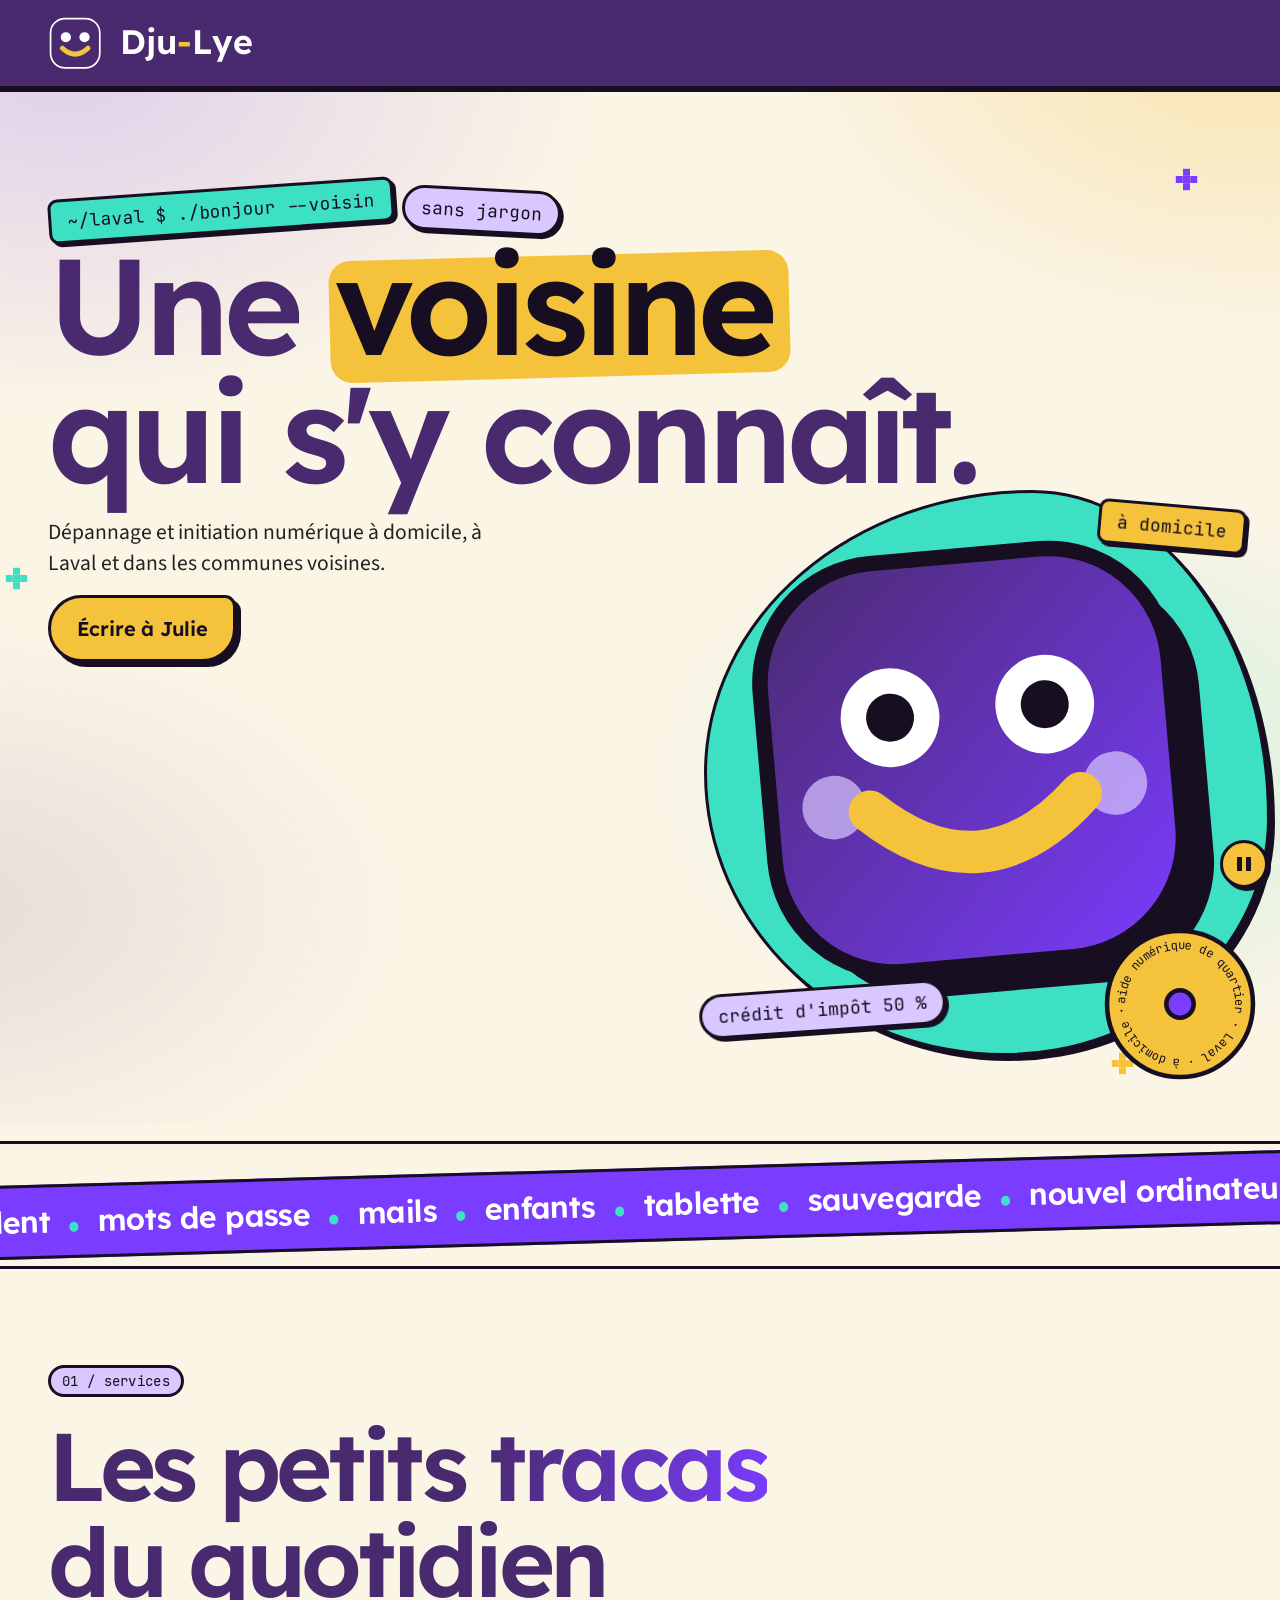
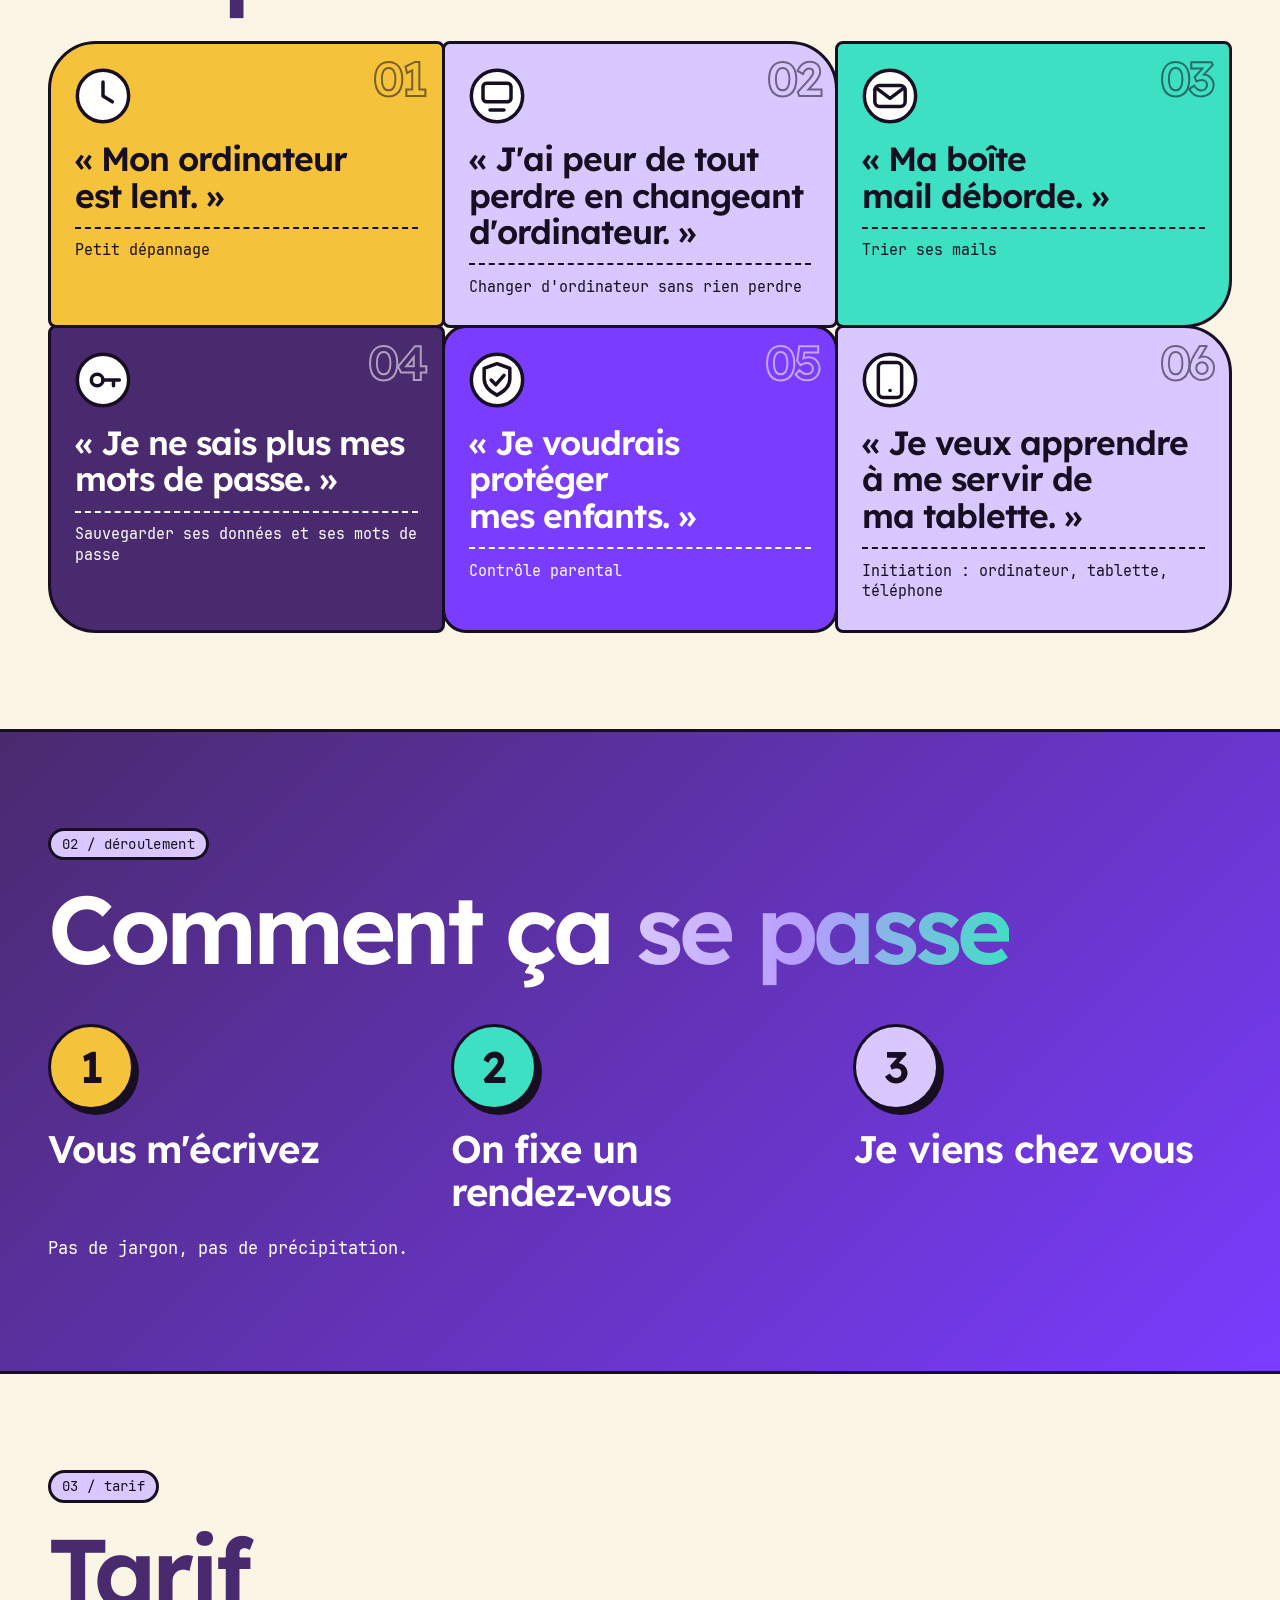
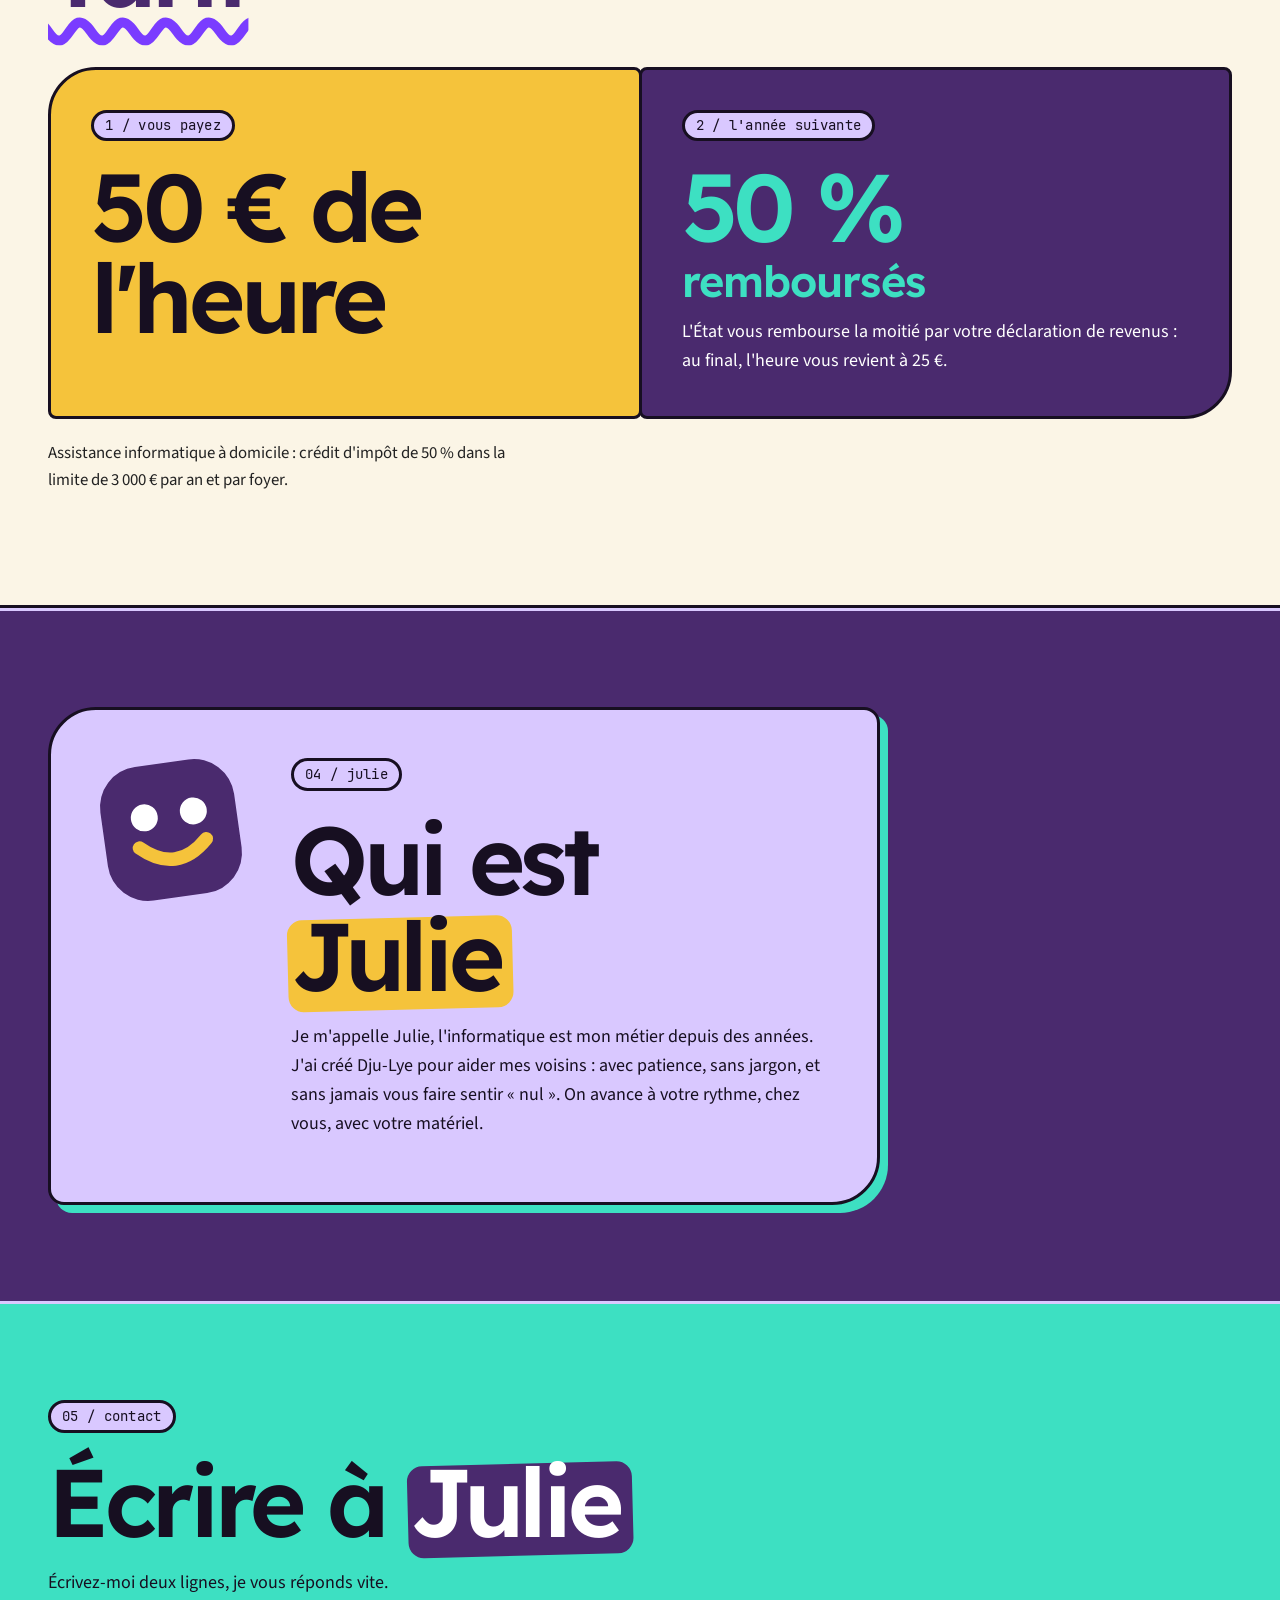
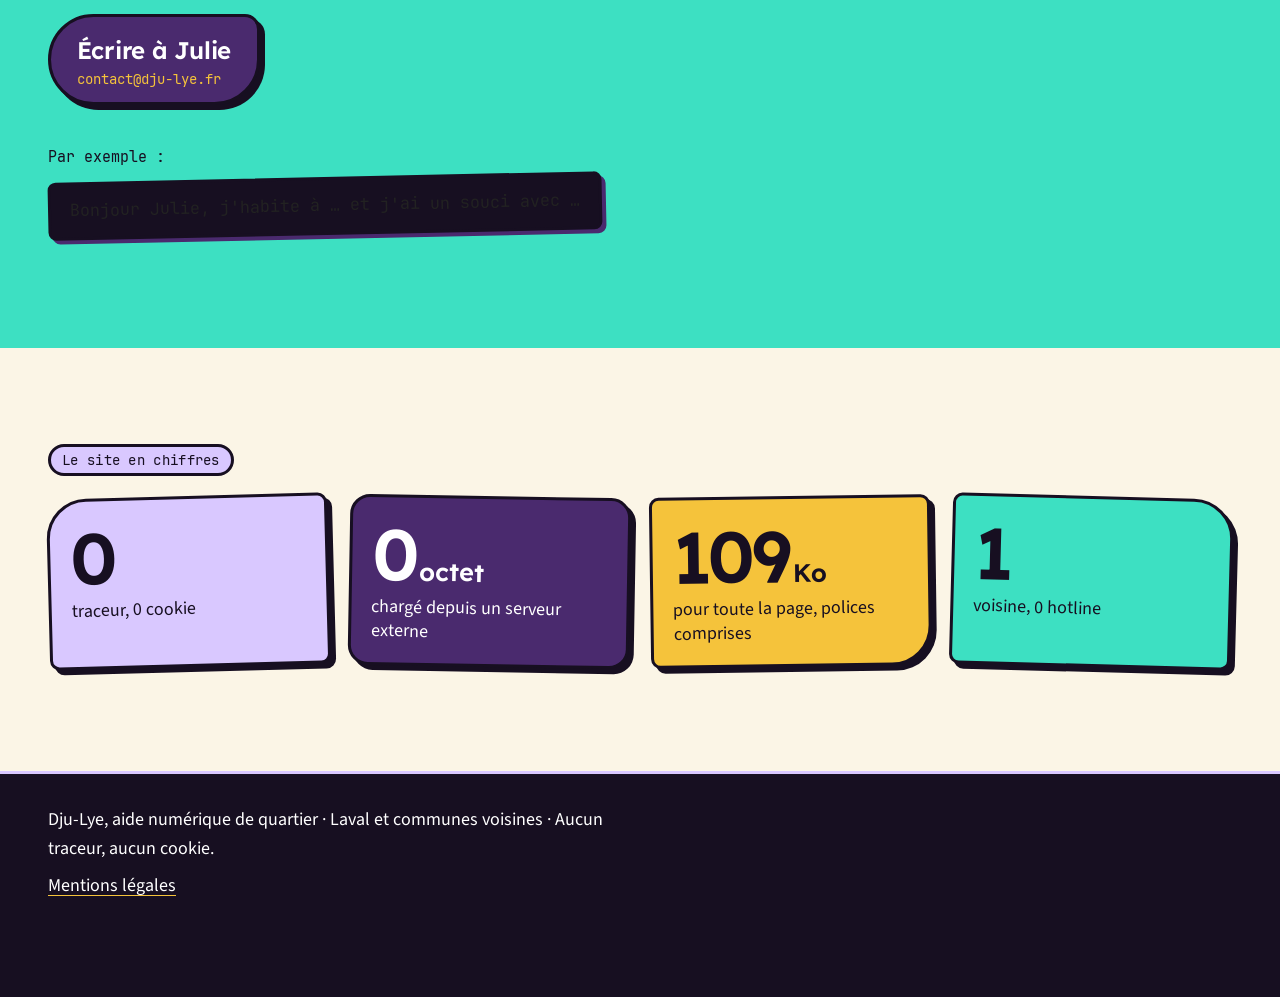
==== commit 937be112: "Maquette C fusion : présentation Pop de quartier aux couleurs Sombre vivant, mode clair automatique," ====
--- a/index.html
+++ b/index.html
@@ -7,7 +7,7 @@
   <meta name="description" content="Dépannage et initiation numérique à domicile, à Laval et dans les communes voisines.">
   <link rel="canonical" href="https://dju-lye.fr/">
   <meta name="theme-color" content="#4a2a6e">
-  <meta name="color-scheme" content="light">
+  <meta name="color-scheme" content="dark light">
 
   <meta property="og:type" content="website">
   <meta property="og:locale" content="fr_FR">
@@ -75,8 +75,8 @@
       <span class="etoile" aria-hidden="true"></span><span class="etoile" aria-hidden="true"></span><span class="etoile" aria-hidden="true"></span>
       <div class="contenu hero-grille">
         <ul class="autocollants" aria-hidden="true">
-          <li class="ac" style="--r:-4deg;--c:var(--menthe)">~/laval</li>
-          <li class="ac rond" style="--r:3deg;--c:var(--lilas)">sans jargon</li>
+          <li class="ac" style="--r:-4deg;--c:var(--menthe)">~/laval $ ./bonjour --voisin</li>
+          <li class="ac rond" style="--r:3deg;--c:var(--lilas);--bc:var(--encre)">sans jargon</li>
         </ul>
         <h1>Une <span class="mot">voisine</span> qui s'y connaît.</h1>
         <div class="hero-texte">
@@ -87,25 +87,26 @@
         <div class="mascotte" aria-hidden="true">
           <div class="blob"></div>
           <svg class="visage" focusable="false" xmlns="http://www.w3.org/2000/svg" viewBox="0 0 68 68">
+            <defs><linearGradient id="degrade-visage" x1="0" y1="0" x2="1" y2="1"><stop offset="0" stop-color="#4a2a6e"/><stop offset="1" stop-color="#7a3cff"/></linearGradient></defs>
             <rect x="7" y="7" width="58" height="58" rx="17" fill="#170f21"/>
-            <rect x="3" y="3" width="58" height="58" rx="17" fill="#4a2a6e" stroke="#170f21" stroke-width="2.2"/>
-            <circle cx="12" cy="37" r="4.5" fill="#ff5d8f" opacity=".9"/>
-            <circle cx="52" cy="37" r="4.5" fill="#ff5d8f" opacity=".9"/>
-            <circle class="oeil" cx="21" cy="25" r="6" fill="#ffffff"/>
-            <circle class="oeil" cx="43" cy="25" r="6" fill="#ffffff"/>
+            <rect x="3" y="3" width="58" height="58" rx="17" fill="url(#degrade-visage)" stroke="#170f21" stroke-width="2.2"/>
+            <circle cx="12" cy="37" r="4.5" fill="#d9c8ff" opacity=".7"/>
+            <circle cx="52" cy="37" r="4.5" fill="#d9c8ff" opacity=".7"/>
+            <g class="oeil"><circle cx="21" cy="25" r="7" fill="#ffffff"/><circle class="pupille" cx="21" cy="25" r="3.4" fill="#170f21"/></g>
+            <g class="oeil"><circle cx="43" cy="25" r="7" fill="#ffffff"/><circle class="pupille" cx="43" cy="25" r="3.4" fill="#170f21"/></g>
             <path class="bouche-sourire" d="M17 38 Q32 52 47 38" fill="none" stroke="#f5c33b" stroke-width="6" stroke-linecap="round"/>
-            <g class="bouche-grand"><path d="M15 36 Q32 62 49 36 Z" fill="#f5c33b" stroke="#f5c33b" stroke-width="3" stroke-linejoin="round"/><path d="M25 46 Q32 41 39 46 Q32 54 25 46 Z" fill="#ff5d8f"/></g>
+            <g class="bouche-grand"><path d="M15 36 Q32 62 49 36 Z" fill="#f5c33b" stroke="#f5c33b" stroke-width="3" stroke-linejoin="round"/><path d="M25 46 Q32 41 39 46 Q32 54 25 46 Z" fill="#7a3cff"/></g>
           </svg>
           <svg class="sceau" focusable="false" xmlns="http://www.w3.org/2000/svg" viewBox="0 0 100 100">
             <g class="sceau-rond">
               <circle cx="50" cy="50" r="48" fill="#f5c33b" stroke="#170f21" stroke-width="3"/>
               <path id="cercle" d="M50 50m-36 0a36 36 0 1 1 72 0a36 36 0 1 1-72 0" fill="none"/>
               <text><textPath href="#cercle" textLength="224" lengthAdjust="spacing">aide numérique de quartier · Laval · à domicile ·</textPath></text>
-              <circle cx="50" cy="50" r="9" fill="#ff5d8f" stroke="#170f21" stroke-width="3"/>
+              <circle cx="50" cy="50" r="9" fill="#7a3cff" stroke="#170f21" stroke-width="3"/>
             </g>
           </svg>
           <span class="ac" aria-hidden="true">à domicile</span>
-          <span class="ac rond" aria-hidden="true">crédit d'impôt 50&nbsp;%</span>
+          <span class="ac rond" style="--bc:var(--encre)" aria-hidden="true">crédit d'impôt 50&nbsp;%</span>
         </div>
       </div>
     </section>
@@ -114,20 +115,7 @@
       <div class="inclin"><div class="rail"><ul><li>lent</li><li>mots de passe</li><li>mails</li><li>enfants</li><li>tablette</li><li>sauvegarde</li><li>nouvel ordinateur</li><li>téléphone</li></ul><ul class="copie"><li>lent</li><li>mots de passe</li><li>mails</li><li>enfants</li><li>tablette</li><li>sauvegarde</li><li>nouvel ordinateur</li><li>téléphone</li></ul></div></div>
     </div>
 
-    <!-- Chiffres vérifiés sur le site lui-même (voir README). Le poids est celui de index.html + style.css + js/site.js + polices chargées + symbole, sans compression. -->
-    <section class="chiffres clair" aria-labelledby="chiffres">
-      <div class="contenu">
-        <h2 id="chiffres" class="etiquette">Le site en chiffres</h2>
-        <ul>
-          <li class="chiffre"><b>0</b><span>traceur, 0 cookie</span></li>
-          <li class="chiffre"><b>0<small>octet</small></b><span>chargé depuis un serveur externe</span></li>
-          <li class="chiffre"><b>104<small>Ko</small></b><span>pour toute la page, polices comprises</span></li>
-          <li class="chiffre"><b>1</b><span>voisine, 0 hotline</span></li>
-        </ul>
-      </div>
-    </section>
-
-    <section class="services bande clair" aria-labelledby="services">
+    <section class="services bande" aria-labelledby="services">
       <div class="contenu">
         <p class="etiquette" aria-hidden="true">01 / services</p>
         <h2 id="services">Les petits <span class="mot">tracas</span> du quotidien</h2>
@@ -155,7 +143,7 @@
       </div>
     </section>
 
-    <section class="tarif bande clair" aria-labelledby="tarif">
+    <section class="tarif bande" aria-labelledby="tarif">
       <div class="contenu">
         <p class="etiquette" aria-hidden="true">03 / tarif</p>
         <h2 id="tarif"><span class="ondule">Tarif</span></h2>
@@ -196,6 +184,19 @@
         <p class="modele">Bonjour Julie, j'habite à … et j'ai un souci avec …</p>
       </div>
     </section>
+
+    <!-- Chiffres vérifiés sur le site lui-même (voir README). Le poids est celui de index.html + style.css + js/site.js + polices chargées + symbole, sans compression. -->
+    <section class="chiffres" aria-labelledby="chiffres">
+      <div class="contenu">
+        <h2 id="chiffres" class="etiquette">Le site en chiffres</h2>
+        <ul>
+          <li class="chiffre"><b>0</b><span>traceur, 0 cookie</span></li>
+          <li class="chiffre"><b>0<small>octet</small></b><span>chargé depuis un serveur externe</span></li>
+          <li class="chiffre"><b>109<small>Ko</small></b><span>pour toute la page, polices comprises</span></li>
+          <li class="chiffre"><b>1</b><span>voisine, 0 hotline</span></li>
+        </ul>
+      </div>
+    </section>
   </main>
 
   <footer>
--- a/style.css
+++ b/style.css
@@ -1,4 +1,5 @@
-/* Site Dju-Lye, maquette B « Pop de quartier » : fond crème, gros aplats plats, contours épais, ombres dures.
+/* Site Dju-Lye, maquette C « fusion » : présentation « Pop de quartier » (gros blocs qui se touchent, contours épais, ombres dures)
+   aux couleurs « Sombre vivant » (noir-aubergine, violet électrique, menthe, miel). Sombre d'abord, mode clair automatique.
    Mobile d'abord. Tout le mouvement est dans la section « Mouvement » en bas : sans lui, la page est complète. */
 
 @font-face { font-family: "Lexend"; src: url("polices/Lexend-SemiBold.woff2") format("woff2"); font-weight: 600; font-display: swap; }
@@ -8,56 +9,91 @@
 :root {
   --aubergine: #4a2a6e; /* signature */
   --miel: #f5c33b;      /* signature */
-  --corail: #ff5d8f;
+  --volt: #7a3cff;
   --menthe: #3de0c2;
-  --lilas: #c9b6ff;
-  --creme: #fdf2d9;
-  --encre: #170f21;     /* contours et texte */
-  --focus: var(--encre);
-  --trait: 3px solid var(--encre);
-  --ombre: 5px 5px 0 var(--encre);
+  --lilas: #d9c8ff;
+  --encre: #170f21;     /* texte sur les aplats clairs */
+  --fond: #170f21;
+  --texte: #f1ebfa;
+  --titre: #ffffff;
+  --contour: var(--lilas); /* contours épais : clairs sur fond sombre, encre en mode clair */
+  --ombre-c: var(--volt);  /* ombres dures décalées */
+  --accent: var(--miel);
+  --focus: var(--miel);
+  --grad-mot: linear-gradient(100deg, #d9c8ff 0%, #a98bff 45%, #3de0c2 100%);
+  --m1: rgba(122, 60, 255, .5);
+  --m2: rgba(74, 42, 110, .95);
+  --m3: rgba(61, 224, 194, .2);
+  --m4: rgba(245, 195, 59, .15);
   --f-titre: "Lexend", "Segoe UI", sans-serif;
   --f-texte: "Source Sans 3", "Segoe UI", sans-serif;
   --f-mono: "JetBrains Mono", ui-monospace, "DejaVu Sans Mono", monospace;
 }
+/* Mode clair automatique : crème, contours et ombres encre */
+@media (prefers-color-scheme: light) {
+  :root {
+    --fond: #fbf5e6;
+    --texte: #222222;
+    --titre: #4a2a6e;
+    --contour: var(--encre);
+    --ombre-c: var(--encre);
+    --accent: var(--volt);
+    --focus: var(--aubergine);
+    --grad-mot: linear-gradient(100deg, #4a2a6e, #7a3cff);
+    --m1: rgba(122, 60, 255, .2);
+    --m2: rgba(245, 195, 59, .35);
+    --m3: rgba(61, 224, 194, .25);
+    --m4: rgba(74, 42, 110, .12);
+  }
+}
 
 * { box-sizing: border-box; }
-html { font-size: 100%; }
-body { margin: 0; font-family: var(--f-texte); font-size: 1.125rem; line-height: 1.6; color: var(--encre); background: var(--creme); overflow-x: clip; }
+html { font-size: 100%; background: var(--fond); }
+body { margin: 0; font-family: var(--f-texte); font-size: 1.125rem; line-height: 1.6; color: var(--texte); overflow-x: clip; }
+
+/* Fond vivant : taches de couleur qui dérivent, et un léger grain, sous le contenu */
+body::before, body::after { content: ""; position: fixed; z-index: -1; pointer-events: none; }
+body::before { inset: -25%; background: radial-gradient(40% 36% at 20% 22%, var(--m1), transparent 70%), radial-gradient(36% 34% at 82% 18%, var(--m2), transparent 70%), radial-gradient(30% 30% at 72% 74%, var(--m3), transparent 70%), radial-gradient(34% 30% at 14% 84%, var(--m4), transparent 70%); }
+body::after { inset: 0; opacity: .07; background: url("data:image/svg+xml,%3Csvg xmlns='http://www.w3.org/2000/svg' width='160' height='160'%3E%3Cfilter id='n'%3E%3CfeTurbulence type='fractalNoise' baseFrequency='.8' numOctaves='2' stitchTiles='stitch'/%3E%3CfeColorMatrix values='0 0 0 0 1 0 0 0 0 1 0 0 0 0 1 0 0 0 .6 0'/%3E%3C/filter%3E%3Crect width='100%25' height='100%25' filter='url(%23n)'/%3E%3C/svg%3E"); }
+
 h1, h2, .gros { text-wrap: balance; font-family: var(--f-titre); font-weight: 600; line-height: 1; letter-spacing: -.045em; margin: 0 0 1.25rem; }
-h1 { text-wrap: balance; font-size: clamp(2.75rem, .6rem + 12.5vw, 8.5rem); line-height: .94; }
+h1, h2 { color: var(--titre); }
+h1 { font-size: clamp(2.75rem, .6rem + 12.5vw, 8.5rem); line-height: .94; }
 h2 { font-size: clamp(2.25rem, .6rem + 8vw, 6rem); }
 p { margin: 0 0 1rem; max-width: 62ch; }
 a { color: inherit; }
 :focus-visible { outline: 4px solid var(--focus); outline-offset: 3px; }
 
 .contenu { max-width: 80rem; margin: 0 auto; padding: clamp(3rem, 8vw, 6rem) clamp(1.25rem, 5vw, 3rem); }
-.aller-au-contenu { position: absolute; left: 1rem; top: -5rem; z-index: 30; padding: .6rem 1rem; background: var(--miel); color: var(--encre); border: var(--trait); border-radius: .6rem; font-family: var(--f-titre); }
-.aller-au-contenu:focus { top: 1rem; }
+.aller-au-contenu { position: absolute; left: 1rem; top: -5rem; z-index: 30; padding: .6rem 1rem; background: var(--miel); color: var(--encre); border: 3px solid var(--encre); border-radius: .6rem; font-family: var(--f-titre); }
+.aller-au-contenu:focus { top: 1rem; outline-color: var(--encre); }
 #contenu:focus { outline: none; }
 
 .sombre { background: var(--aubergine); color: #fff; --focus: var(--miel); }
-.clair { background: var(--creme); }
-.bande { border-block: var(--trait); }
-
-/* Marqueur décalé derrière un mot de titre, et trait ondulé */
+.bande { border-block: 3px solid var(--contour); }
+/* Les aplats lilas gardent un contour encre : --bc */
+
+/* Marqueur décalé derrière un mot de titre (miel, texte encre), ou mot en dégradé lilas -> menthe, et trait ondulé */
 .mot { position: relative; display: inline-block; isolation: isolate; color: var(--encre); }
-.mot::before { content: ""; position: absolute; z-index: -1; left: -.1em; right: -.06em; top: .16em; bottom: 0; background: var(--c, var(--miel)); border-radius: .16em; transform: translate(.07em, .07em) rotate(-1.5deg); }
-.ondule { text-decoration: underline wavy var(--c, var(--corail)) .1em; text-underline-offset: .14em; text-decoration-skip-ink: none; }
+.mot::before { content: ""; position: absolute; z-index: -1; left: -.1em; right: -.06em; top: .04em; bottom: 0; background: var(--c, var(--miel)); border-radius: .16em; transform: translate(.07em, .07em) rotate(-1.5deg); }
+.services .mot, .etapes-section .mot { color: transparent; background: var(--grad-mot); -webkit-background-clip: text; background-clip: text; padding-bottom: .12em; margin-bottom: -.12em; }
+.etapes-section { --grad-mot: linear-gradient(100deg, #d9c8ff 0%, #b79cff 45%, #3de0c2 100%); }
+.services .mot::before, .etapes-section .mot::before { display: none; }
+.ondule { text-decoration: underline wavy var(--c, var(--accent)) .1em; text-underline-offset: .14em; text-decoration-skip-ink: none; }
 
 /* Étiquette mono et autocollants */
-.etiquette { display: inline-block; font: 400 .9rem/1.3 var(--f-mono); letter-spacing: .02em; margin: 0 0 1.25rem; padding: .25rem .7rem; border: var(--trait); border-radius: 2rem; background: #fff; color: var(--encre); }
-.ac { display: inline-block; font: 400 .95rem/1.2 var(--f-mono); padding: .45rem .8rem; background: var(--c, var(--miel)); color: var(--encre); border: var(--trait); border-radius: .6rem; box-shadow: 3px 3px 0 var(--encre); transform: rotate(var(--r, -4deg)); white-space: nowrap; }
+.etiquette { display: inline-block; font: 400 .9rem/1.3 var(--f-mono); letter-spacing: .02em; margin: 0 0 1.25rem; padding: .25rem .7rem; border: 3px solid var(--bc, var(--contour)); border-radius: 2rem; background: var(--lilas); color: var(--encre); --bc: var(--encre); }
+.ac { display: inline-block; font: 400 .95rem/1.2 var(--f-mono); padding: .45rem .8rem; background: var(--c, var(--miel)); color: var(--encre); border: 3px solid var(--bc, var(--contour)); border-radius: .6rem; box-shadow: 3px 3px 0 var(--ombre-c); transform: rotate(var(--r, -4deg)); white-space: nowrap; }
 .ac.rond { border-radius: 2rem; }
 
 /* Bouton */
-.bouton { display: inline-block; font-family: var(--f-titre); font-size: 1.25rem; letter-spacing: -.01em; text-decoration: none; padding: .9rem 1.6rem; background: var(--aubergine); color: #fff; border: var(--trait); border-radius: 3rem 1rem 3rem 3rem; box-shadow: var(--ombre); transition: transform .12s, box-shadow .12s; }
-.bouton small { display: block; font: 400 .85rem var(--f-mono); letter-spacing: 0; color: var(--miel); }
-.bouton:hover, .bouton:focus-visible { transform: translate(-2px, -2px); box-shadow: 7px 7px 0 var(--encre); }
-.bouton:active { transform: translate(3px, 3px); box-shadow: 1px 1px 0 var(--encre); }
+.bouton { display: inline-block; font-family: var(--f-titre); font-size: 1.25rem; letter-spacing: -.01em; text-decoration: none; padding: .9rem 1.6rem; background: var(--miel); color: var(--encre); border: 3px solid var(--contour); border-radius: 3rem 1rem 3rem 3rem; box-shadow: 5px 5px 0 var(--ombre-c); transition: transform .12s, box-shadow .12s; }
+.bouton small { display: block; font: 400 .85rem var(--f-mono); letter-spacing: 0; }
+.bouton:hover, .bouton:focus-visible { transform: translate(-2px, -2px); box-shadow: 7px 7px 0 var(--ombre-c); }
+.bouton:active { transform: translate(3px, 3px); box-shadow: 1px 1px 0 var(--ombre-c); }
 
 /* En-tête : le logo officiel, intact, sur l'aubergine */
-.entete { border-bottom: var(--trait); }
+.entete { border-bottom: 3px solid var(--contour); }
 .entete .contenu { padding-block: 1rem; }
 .logo { display: block; width: 11rem; height: auto; }
 .logo-lien { display: inline-block; }
@@ -72,10 +108,10 @@
 .hero-texte { position: relative; z-index: 2; margin-top: 1rem; }
 
 .mascotte { position: relative; width: min(78%, 21rem); aspect-ratio: 1; margin: 3.5rem auto 1.5rem; }
-.mascotte .blob { position: absolute; inset: -9%; background: var(--menthe); border: var(--trait); border-radius: 58% 42% 47% 53% / 50% 58% 42% 50%; box-shadow: var(--ombre); }
+.mascotte .blob { position: absolute; inset: -9%; background: var(--menthe); border: 3px solid var(--contour); border-radius: 58% 42% 47% 53% / 50% 58% 42% 50%; box-shadow: 5px 5px 0 var(--ombre-c); }
 .visage { position: relative; display: block; width: 100%; height: auto; transform: rotate(-5deg); }
 .mascotte .ac { position: absolute; z-index: 3; }
-.mascotte .ac:nth-of-type(1) { --r: 5deg; --c: var(--corail); top: -6%; right: -4%; }
+.mascotte .ac:nth-of-type(1) { --r: 5deg; --c: var(--miel); top: -6%; right: -4%; }
 .mascotte .ac:nth-of-type(2) { --r: -4deg; --c: var(--lilas); bottom: -4%; left: -10%; }
 
 .oeil { transform-box: fill-box; transform-origin: center; }
@@ -86,25 +122,25 @@
 .sceau { position: absolute; z-index: 3; width: 6.5rem; height: 6.5rem; right: -6%; bottom: -14%; }
 .sceau text { font: 400 8px var(--f-mono); fill: var(--encre); letter-spacing: 0; }
 
-.etoile { position: absolute; width: .45rem; height: .45rem; background: var(--c, var(--encre)); box-shadow: .45rem 0 var(--c, var(--encre)), -.45rem 0 var(--c, var(--encre)), 0 .45rem var(--c, var(--encre)), 0 -.45rem var(--c, var(--encre)); }
-.hero .etoile:nth-of-type(1) { left: 6%; top: 46%; --c: var(--corail); }
-.hero .etoile:nth-of-type(2) { right: 7%; top: 8%; --c: var(--aubergine); }
-.hero .etoile:nth-of-type(3) { right: 12%; bottom: 7%; --c: var(--corail); }
+.etoile { position: absolute; width: .45rem; height: .45rem; background: var(--c); box-shadow: .45rem 0 var(--c), -.45rem 0 var(--c), 0 .45rem var(--c), 0 -.45rem var(--c); }
+.hero .etoile:nth-of-type(1) { left: 1%; top: 46%; --c: var(--menthe); }
+.hero .etoile:nth-of-type(2) { right: 7%; top: 8%; --c: var(--volt); }
+.hero .etoile:nth-of-type(3) { right: 12%; bottom: 7%; --c: var(--miel); }
 
 /* Ruban de mots : statique et à la ligne par défaut ; en défilement seulement si le mouvement est permis */
 .ruban { overflow: clip; padding: 1.5rem 0; }
-.inclin { margin: 0 -2%; padding: .6rem 1.25rem; background: var(--corail); border-block: var(--trait); transform: rotate(-1.6deg); overflow: hidden; }
+.inclin { margin: 0 -2%; padding: .6rem 1.25rem; background: var(--volt); color: #fff; border-block: 3px solid var(--contour); transform: rotate(-1.6deg); overflow: hidden; }
 .rail { display: flex; flex-wrap: wrap; }
 .rail ul { display: flex; flex-wrap: wrap; list-style: none; margin: 0; padding: 0; }
 .rail li { font: 600 clamp(1.2rem, 3vw, 1.9rem)/1.6 var(--f-titre); letter-spacing: -.02em; padding-right: 1.2rem; white-space: nowrap; }
-.rail li::after { content: ""; display: inline-block; width: .6rem; height: .6rem; margin-left: 1.2rem; background: var(--encre); border-radius: 50%; }
+.rail li::after { content: ""; display: inline-block; width: .6rem; height: .6rem; margin-left: 1.2rem; background: var(--menthe); border-radius: 50%; }
 .rail .copie { display: none; }
 
-/* Le site en chiffres */
+/* Le site en chiffres (en bas de page) */
 .chiffres ul { list-style: none; margin: 0; padding: 0 0 .5rem; display: grid; grid-template-columns: 1fr 1fr; gap: 1.25rem; }
-.chiffre { padding: 1.25rem; border: var(--trait); border-radius: 1.25rem; box-shadow: var(--ombre); background: var(--c); transform: rotate(var(--r)); }
-.chiffre:nth-child(1) { --c: var(--lilas); --r: -1.5deg; border-radius: 2.5rem .6rem .6rem .6rem; }
-.chiffre:nth-child(2) { --c: #fff; --r: 1deg; }
+.chiffre { padding: 1.25rem; border: 3px solid var(--bc, var(--contour)); border-radius: 1.25rem; box-shadow: 5px 5px 0 var(--ombre-c); background: var(--c); color: var(--encre); transform: rotate(var(--r)); }
+.chiffre:nth-child(1) { --c: var(--lilas); --r: -1.5deg; --bc: var(--encre); border-radius: 2.5rem .6rem .6rem .6rem; }
+.chiffre:nth-child(2) { --c: var(--aubergine); color: #fff; --r: 1deg; }
 .chiffre:nth-child(3) { --c: var(--miel); --r: -.8deg; border-radius: .6rem .6rem 2.5rem .6rem; }
 .chiffre:nth-child(4) { --c: var(--menthe); --r: 1.5deg; border-radius: .6rem 2.5rem .6rem .6rem; }
 .chiffre b { display: block; font: 600 clamp(2.5rem, 9vw, 4.5rem)/1 var(--f-titre); letter-spacing: -.05em; }
@@ -112,60 +148,63 @@
 .chiffre span { display: block; line-height: 1.3; margin-top: .4rem; }
 
 /* Services : patchwork de blocs qui se touchent */
-.services h2 { --c: var(--corail); }
-.cartes { list-style: none; margin: 2rem 0 0; padding: 0 3px 3px 0; display: grid; grid-template-columns: 1fr; }
-.carte { position: relative; margin: 0 -3px -3px 0; padding: 1.5rem 1.5rem 1.75rem; border: var(--trait); background: var(--c); color: var(--encre); }
-.carte:nth-child(1) { --c: var(--corail); border-radius: 3rem .5rem .5rem .5rem; }
-.carte:nth-child(2) { --c: var(--miel); border-radius: .5rem 3rem .5rem .5rem; }
+.cartes { list-style: none; margin: 2rem 0 0; padding: 0 3px 3px 0; display: grid; grid-template-columns: 1fr; counter-reset: s; }
+.carte { counter-increment: s; position: relative; margin: 0 -3px -3px 0; padding: 1.5rem 1.5rem 1.75rem; border: 3px solid var(--bc, var(--contour)); background: var(--c); color: var(--encre); }
+.carte::after { content: counter(s, decimal-leading-zero) / ""; position: absolute; top: .6rem; right: 1rem; font: 600 3rem/1 var(--f-titre); letter-spacing: -.05em; color: transparent; -webkit-text-stroke: 2px var(--num, var(--encre)); opacity: .55; }
+.carte:nth-child(1) { --c: var(--miel); border-radius: 3rem .5rem .5rem .5rem; }
+.carte:nth-child(2) { --c: var(--lilas); --bc: var(--encre); border-radius: .5rem 3rem .5rem .5rem; }
 .carte:nth-child(3) { --c: var(--menthe); border-radius: .5rem .5rem 3rem .5rem; }
-.carte:nth-child(4) { --c: var(--aubergine); color: #fff; border-radius: .5rem .5rem .5rem 3rem; }
-.carte:nth-child(5) { --c: var(--corail); border-radius: 1.5rem; }
-.carte:nth-child(6) { --c: var(--lilas); border-radius: .5rem 3rem 3rem .5rem; }
+.carte:nth-child(4) { --c: var(--aubergine); color: #fff; --num: #fff; border-radius: .5rem .5rem .5rem 3rem; }
+.carte:nth-child(5) { --c: var(--volt); color: #fff; --num: #fff; border-radius: 1.5rem; }
+.carte:nth-child(6) { --c: var(--lilas); --bc: var(--encre); border-radius: .5rem 3rem 3rem .5rem; }
 .ico { display: block; width: 3.5rem; height: 3.5rem; margin-bottom: 1rem; fill: none; stroke: var(--encre); stroke-width: 3; stroke-linecap: round; stroke-linejoin: round; }
 .ico circle:first-child { fill: #fff; }
 .carte .gros { font-size: clamp(1.5rem, 1rem + 1.6vw, 2.1rem); line-height: 1.08; letter-spacing: -.03em; margin-bottom: .9rem; }
 .carte .nom { font: 400 .95rem/1.35 var(--f-mono); margin: 0; padding-top: .7rem; border-top: 2px dashed currentColor; }
 
-/* Déroulement */
+/* Déroulement : bande en dégradé aubergine -> violet électrique */
+.etapes-section { background: linear-gradient(135deg, var(--aubergine), var(--volt)); }
 .etapes-section h2 { color: #fff; --c: var(--miel); }
 .etapes { list-style: none; margin: 3rem 0 1.5rem; padding: 0; counter-reset: e; position: relative; display: grid; gap: 2.5rem; }
 .etapes::after { content: ""; position: absolute; z-index: 0; left: calc(2.5rem - 5px); top: 2.5rem; bottom: 2.5rem; width: 10px; background: var(--miel); border: 2px solid var(--encre); border-radius: 6px; transform-origin: top; }
 .etapes li { counter-increment: e; position: relative; z-index: 1; min-height: 5rem; padding: .35rem 0 0 6.25rem; font: 600 clamp(1.5rem, 1rem + 2vw, 2.4rem)/1.1 var(--f-titre); letter-spacing: -.03em; }
-.etapes li::before { content: counter(e); position: absolute; left: 0; top: 0; display: grid; place-items: center; width: 5rem; height: 5rem; font-size: 2.75rem; color: var(--encre); background: var(--c); border: var(--trait); border-radius: 50%; box-shadow: var(--ombre); }
-.etapes li:nth-child(1) { --c: var(--corail); }
+.etapes li::before { content: counter(e); position: absolute; left: 0; top: 0; display: grid; place-items: center; width: 5rem; height: 5rem; font-size: 2.75rem; color: var(--encre); background: var(--c); border: 3px solid var(--encre); border-radius: 50%; box-shadow: 5px 5px 0 var(--encre); }
+.etapes li:nth-child(1) { --c: var(--miel); }
 .etapes li:nth-child(2) { --c: var(--menthe); }
 .etapes li:nth-child(3) { --c: var(--lilas); }
 .sans-jargon { font: 400 1.05rem var(--f-mono); }
 
 /* Tarif */
-.tarif h2 { --c: var(--corail); }
-.tarif-blocs { display: grid; margin: 2rem 0 1.5rem; padding-right: 3px; }
-.tarif-bloc { position: relative; padding: 1.75rem; border: var(--trait); margin: 0 -3px -3px 0; }
+.tarif-blocs { display: grid; margin: 3rem 0 1.5rem; padding-right: 3px; }
+.tarif-bloc { position: relative; padding: 1.75rem; border: 3px solid var(--bc, var(--contour)); margin: 0 -3px -3px 0; }
 .tarif-bloc .gros { font-size: clamp(2.5rem, .5rem + 9vw, 6rem); line-height: .95; margin-bottom: 1rem; }
 .tarif-bloc .gros small { display: block; font-size: .45em; letter-spacing: -.02em; margin-top: .2em; }
 .tarif-bloc p:last-child { margin-bottom: 0; }
-.tarif-bloc:nth-child(1) { background: var(--miel); border-radius: 3rem .5rem .5rem .5rem; }
+.tarif-bloc:nth-child(1) { background: var(--miel); color: var(--encre); border-radius: 3rem .5rem .5rem .5rem; }
 .tarif-bloc:nth-child(2) { background: var(--aubergine); color: #fff; border-radius: .5rem .5rem 3rem .5rem; }
 .tarif-bloc:nth-child(2) .gros { color: var(--menthe); }
 .tarif-bloc .etiquette { font-size: .85rem; }
 .credit { font-size: 1.05rem; }
 
-/* Qui est Julie */
-.qui { background: var(--lilas); }
-.qui h2 { --c: var(--miel); }
-.qui-panneau { position: relative; max-width: 52rem; padding: 2rem 1.5rem 1.5rem; background: #fff; border: var(--trait); border-radius: 3rem 1rem 3rem 1rem; box-shadow: 8px 8px 0 var(--encre); }
+/* Qui est Julie : bande aubergine, panneau lilas */
+.qui { background: var(--aubergine); color: #fff; --focus: var(--miel); --ombre-c: var(--menthe); --contour: var(--lilas); }
+.qui-panneau { position: relative; max-width: 52rem; padding: 2rem 1.5rem 1.5rem; background: var(--lilas); color: var(--encre); --bc: var(--encre); border: 3px solid var(--bc, var(--contour)); border-radius: 3rem 1rem 3rem 1rem; box-shadow: 8px 8px 0 var(--ombre-c); }
+.qui-panneau h2 { color: var(--encre); }
+.qui-panneau .etiquette { justify-self: start; }
 .symbole { display: block; width: 5rem; height: 5rem; margin-bottom: 1rem; transform: rotate(-8deg); }
 
-/* Contact */
-.ecrire { background: var(--menthe); position: relative; }
-.ecrire h2 { --c: var(--miel); }
-.ecrire .bouton { font-size: 1.5rem; }
+/* Contact : bande menthe, tout en encre */
+.ecrire { background: var(--menthe); color: var(--encre); position: relative; --contour: var(--encre); --ombre-c: var(--encre); --focus: var(--encre); }
+.ecrire h2 { color: var(--encre); }
+.ecrire .mot { color: #fff; --c: var(--aubergine); }
+.ecrire .bouton { font-size: 1.5rem; background: var(--aubergine); color: #fff; }
+.ecrire .bouton small { color: var(--miel); }
 .exemple { margin: 2.5rem 0 .5rem; font-family: var(--f-mono); font-size: .95rem; }
-.modele { display: inline-block; font: 400 1.05rem/1.4 var(--f-mono); padding: .9rem 1.2rem; background: #fff; border: var(--trait); border-radius: .5rem; box-shadow: 4px 4px 0 var(--encre); transform: rotate(-1.2deg); }
-.merci { position: absolute; left: clamp(1.25rem, 5vw, 3rem); margin-top: -1rem; display: none; font: 600 1.4rem var(--f-titre); padding: .3rem 1rem; background: var(--corail); color: var(--encre); border: var(--trait); border-radius: 2rem; box-shadow: 3px 3px 0 var(--encre); transform: rotate(-5deg); }
+.modele { display: inline-block; font: 400 1.05rem/1.4 var(--f-mono); padding: .9rem 1.2rem; background: var(--encre); color: var(--texte); border: 3px solid var(--encre); border-radius: .5rem; box-shadow: 4px 4px 0 var(--aubergine); transform: rotate(-1.2deg); }
+.merci { position: absolute; left: clamp(1.25rem, 5vw, 3rem); margin-top: -1rem; display: none; font: 600 1.4rem var(--f-titre); padding: .3rem 1rem; background: var(--miel); color: var(--encre); border: 3px solid var(--encre); border-radius: 2rem; box-shadow: 3px 3px 0 var(--encre); transform: rotate(-5deg); }
 .merci.visible { display: block; }
 
-footer { background: var(--encre); color: #fff; --focus: var(--miel); border-top: var(--trait); }
+footer { background: var(--encre); color: #fff; --focus: var(--miel); border-top: 3px solid var(--lilas); }
 footer .contenu { padding-block: 2rem; }
 footer p { margin-bottom: .5rem; }
 footer a { text-decoration-color: var(--miel); text-underline-offset: .2em; }
@@ -174,13 +213,13 @@
 .texte-long { max-width: 52rem; }
 .texte-long h1 { font-size: clamp(2.5rem, 1rem + 8vw, 5rem); margin-bottom: 2rem; }
 .texte-long h2 { font-size: clamp(1.5rem, 1rem + 2vw, 2.25rem); margin: 2rem 0 .75rem; letter-spacing: -.03em; }
-.page-404 { min-height: 100svh; display: grid; align-items: center; background: var(--lilas); }
+.page-404 { min-height: 100svh; display: grid; align-items: center; }
 .page-404 h1 { --c: var(--miel); }
 
 /* Bouton « Arrêter les animations » (créé par js/site.js) */
 .sr-seul { position: absolute; width: 1px; height: 1px; overflow: hidden; clip-path: inset(50%); white-space: nowrap; }
-#pause-animations { position: fixed; right: .75rem; bottom: .75rem; z-index: 20; display: grid; place-items: center; width: 48px; height: 48px; padding: 0; background: var(--miel); border: var(--trait); border-radius: 50%; box-shadow: 3px 3px 0 var(--encre); cursor: pointer; }
-#pause-animations:focus-visible { outline-color: var(--encre); box-shadow: 0 0 0 3px #fff, 0 0 0 7px var(--encre); }
+#pause-animations { position: fixed; right: .75rem; bottom: .75rem; z-index: 20; display: grid; place-items: center; width: 48px; height: 48px; padding: 0; background: var(--miel); border: 3px solid var(--contour); border-radius: 50%; box-shadow: 3px 3px 0 var(--ombre-c); cursor: pointer; }
+#pause-animations:focus-visible { outline-color: var(--menthe); }
 .pause-icone { width: 14px; height: 14px; background: linear-gradient(90deg, var(--encre) 0 35%, transparent 35% 65%, var(--encre) 65% 100%); }
 html.sans-animation .pause-icone { background: var(--encre); clip-path: polygon(15% 0, 100% 50%, 15% 100%); }
 html.avec-pause footer { padding-bottom: 4rem; }
@@ -217,12 +256,15 @@
 @keyframes tourne { to { transform: rotate(360deg); } }
 @keyframes defile { to { transform: translateX(-50%); } }
 @keyframes brille { 0%, 100% { opacity: 1; } 50% { opacity: .3; } }
+@keyframes derive { to { transform: translate3d(7%, -5%, 0) rotate(10deg) scale(1.12); } }
 @keyframes monte { from { opacity: 0; transform: translateY(2rem); } }
 @keyframes trace-x { from { transform: scaleX(0); } }
 @keyframes trace-y { from { transform: scaleY(0); } }
 
 @media (prefers-reduced-motion: no-preference) {
+  html:not(.sans-animation) body::before { animation: derive 45s ease-in-out infinite alternate; }
   html:not(.sans-animation) .oeil { animation: cligne 8s ease-in-out infinite; }
+  .pupille { transition: transform .18s ease-out; }
   html:not(.sans-animation) .sceau-rond { animation: tourne 45s linear infinite; transform-origin: 50% 50%; }
   html:not(.sans-animation) .etoile { animation: brille 6s ease-in-out infinite; }
   html:not(.sans-animation) .etoile:nth-of-type(2) { animation-delay: -2s; }
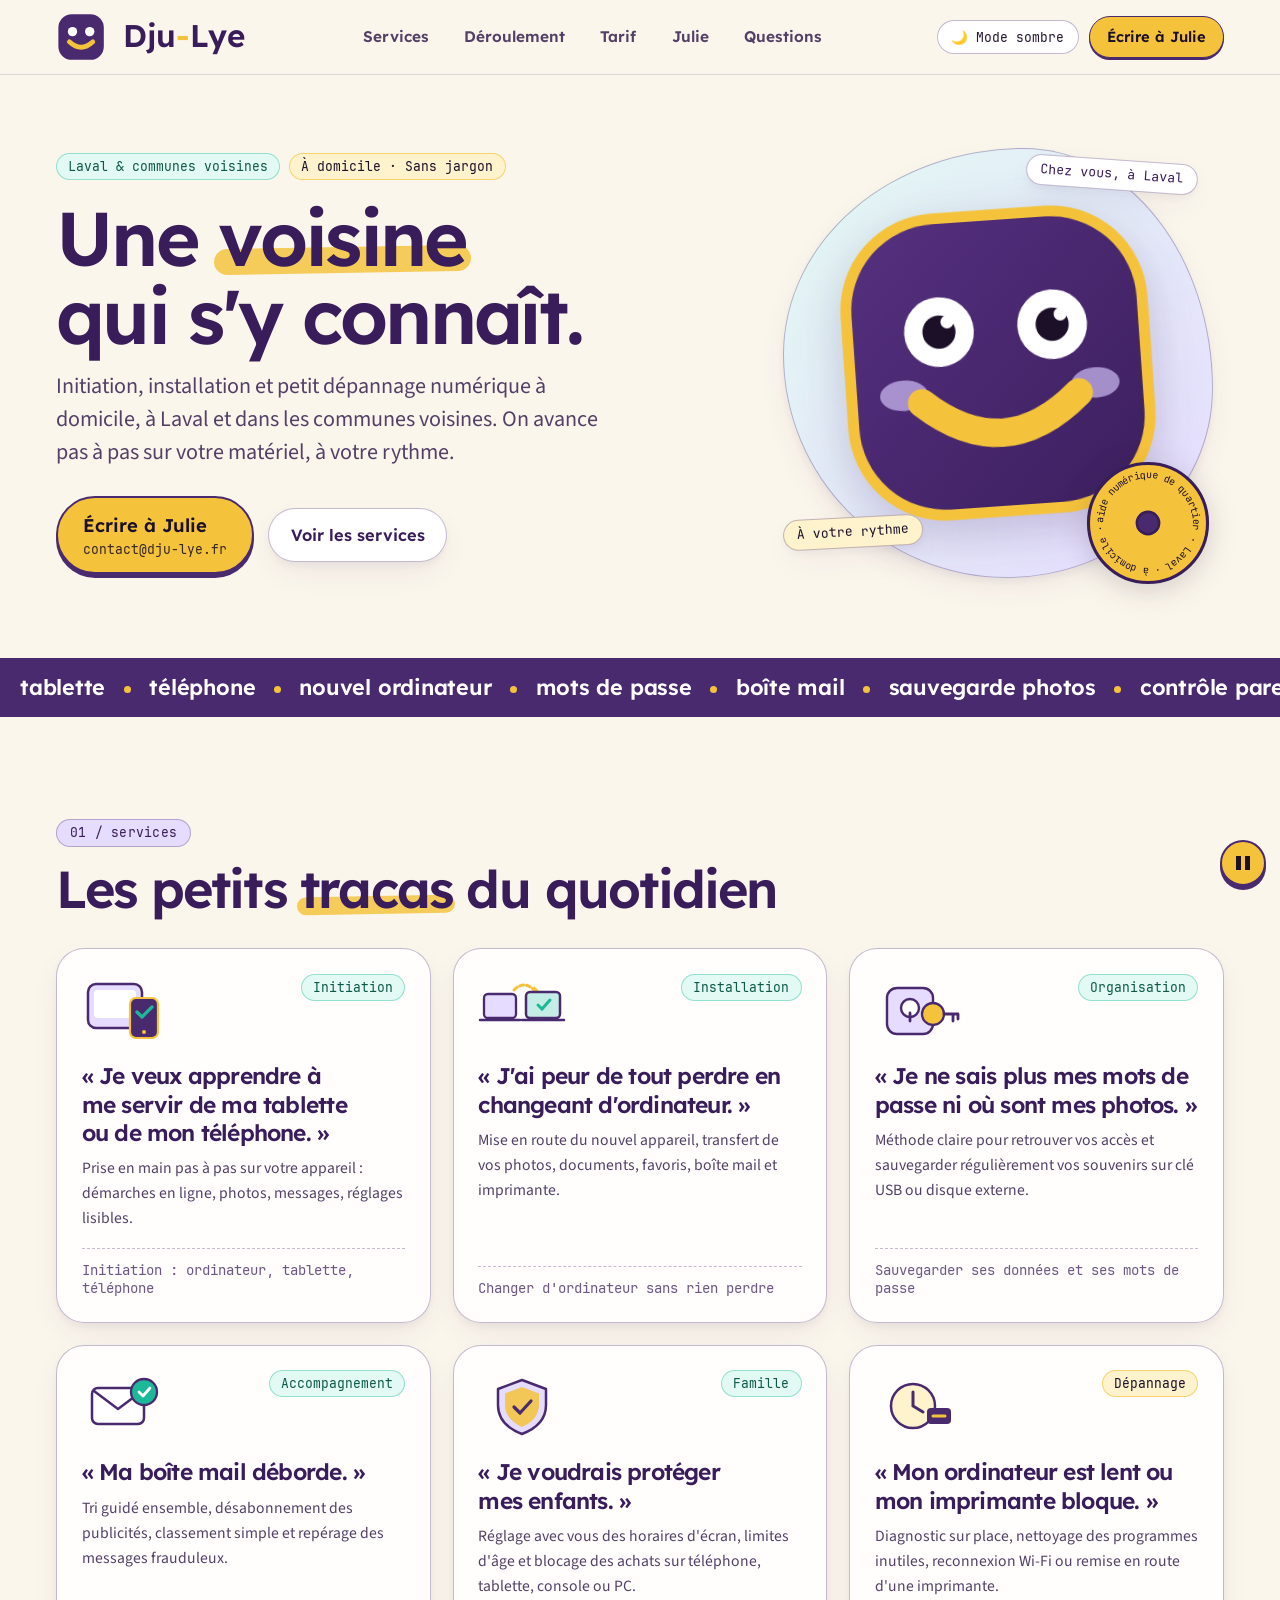
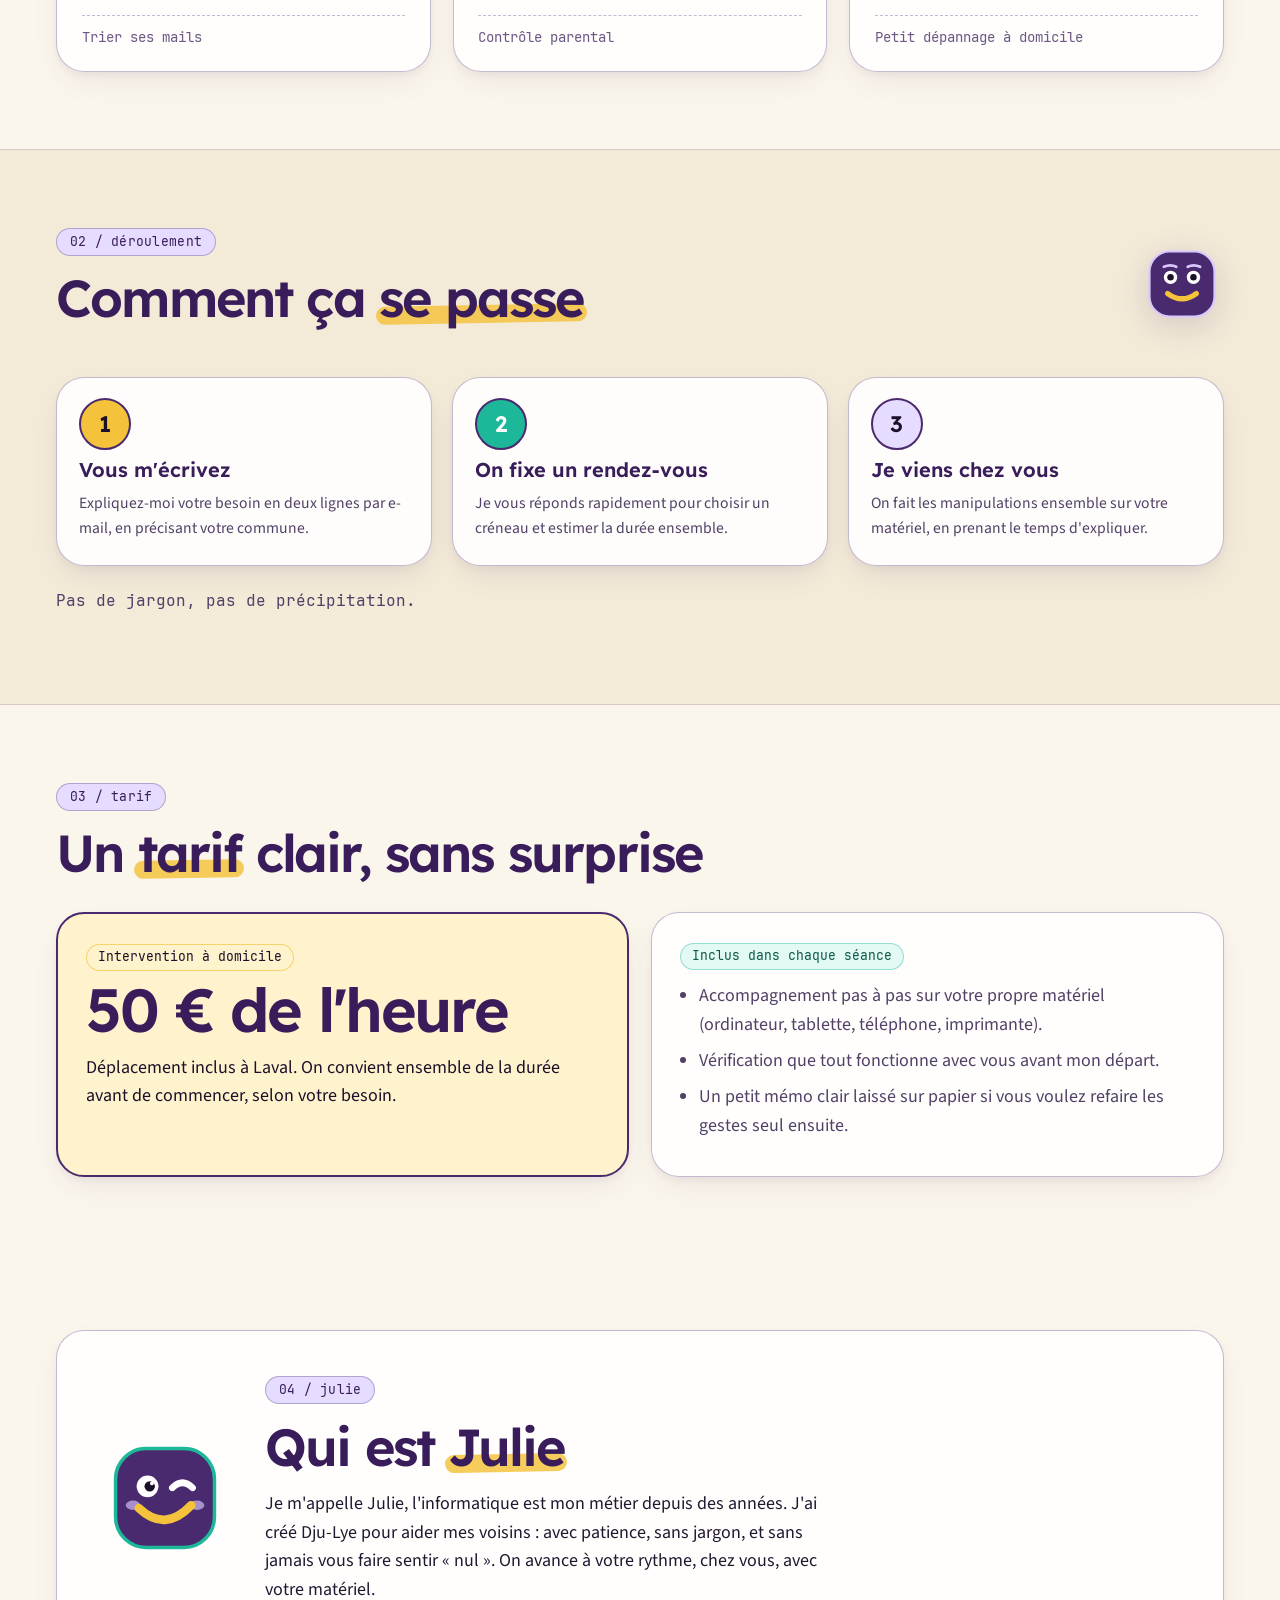
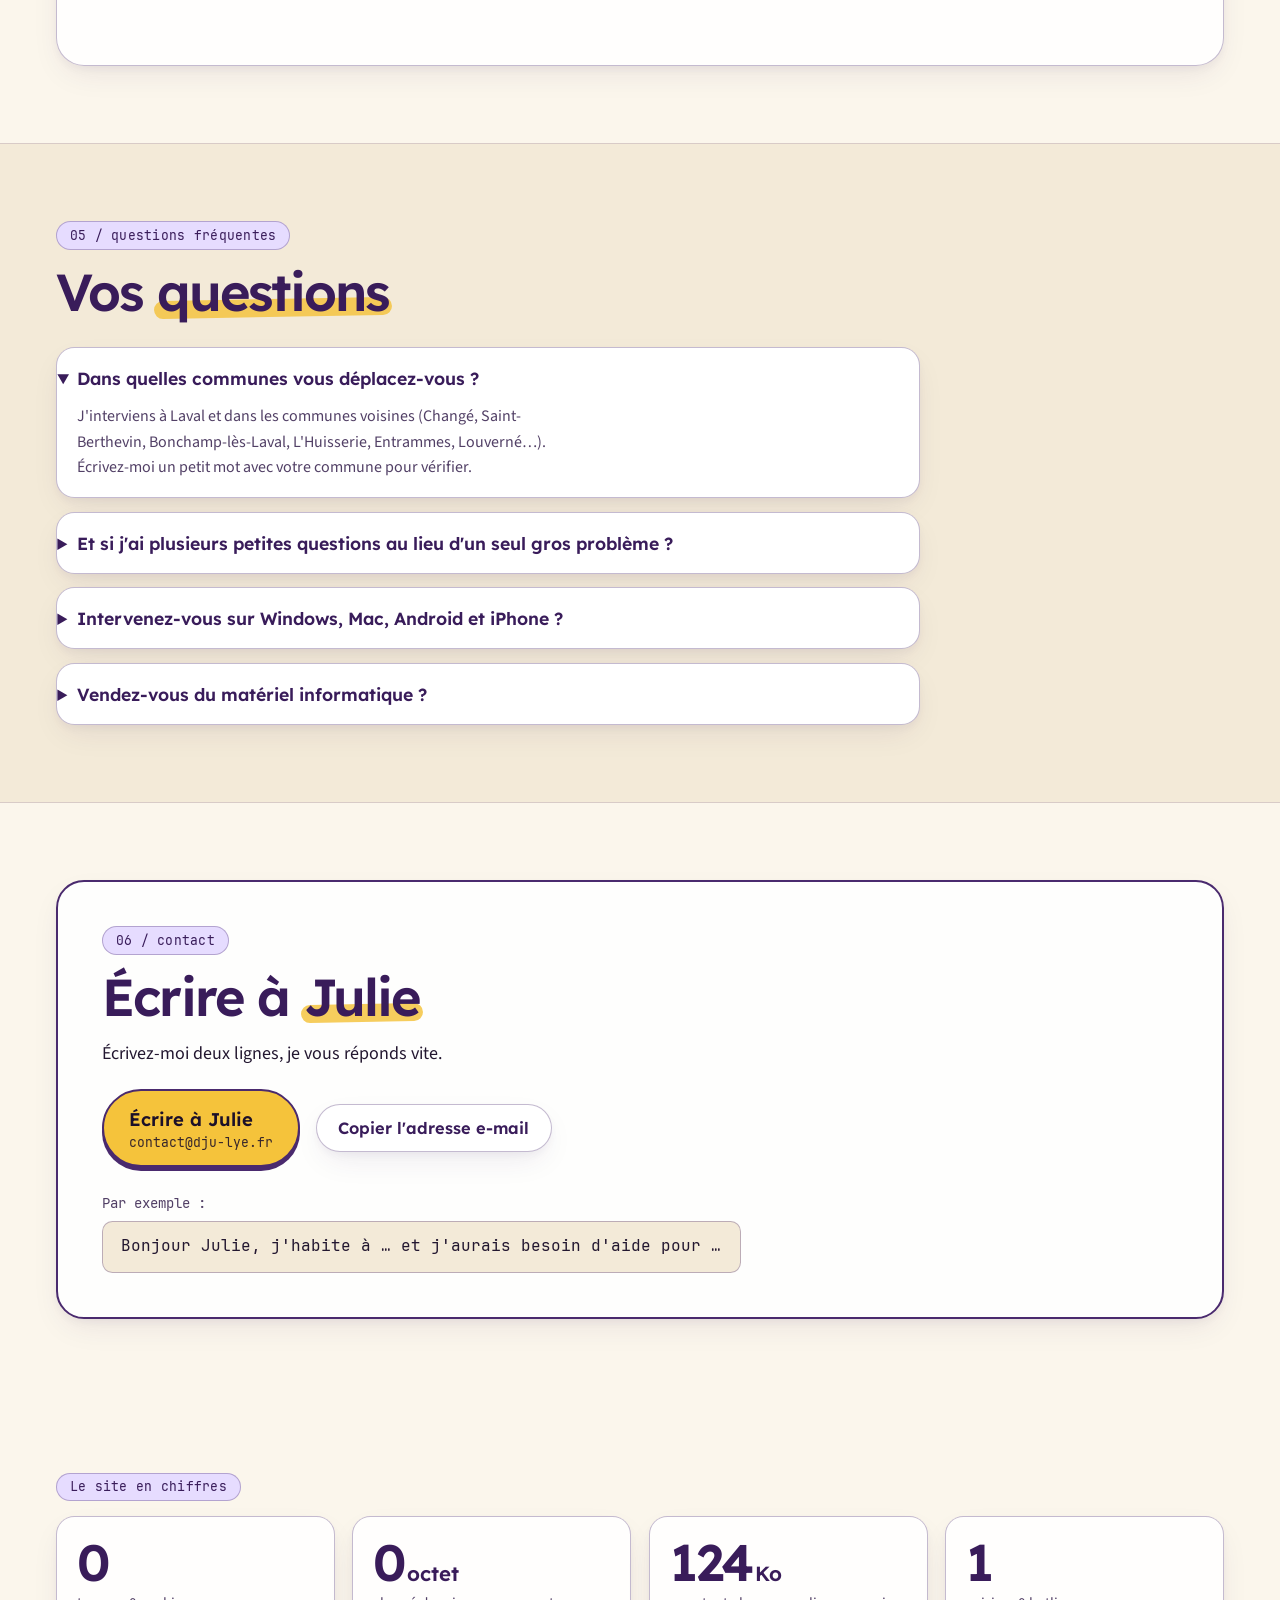
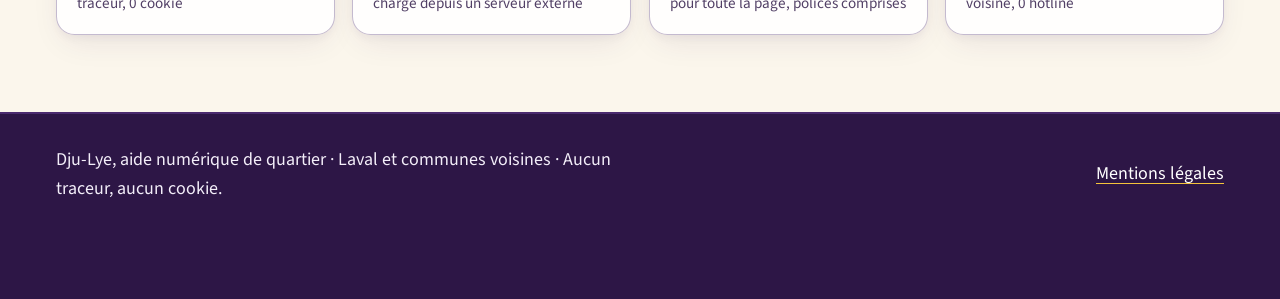
==== commit 819fae7f: "Refonte Studio de proximité (charte v2) : mode clair/sombre, scènes SVG, FAQ et retrait provisoire d" ====
--- a/index.html
+++ b/index.html
@@ -1,19 +1,19 @@
 <!DOCTYPE html>
-<html lang="fr">
+<html lang="fr" data-theme="clair">
 <head>
   <meta charset="utf-8">
   <meta name="viewport" content="width=device-width, initial-scale=1">
   <title>Dju-Lye&nbsp;: une voisine qui s'y connaît, aide numérique à Laval</title>
-  <meta name="description" content="Dépannage et initiation numérique à domicile, à Laval et dans les communes voisines.">
+  <meta name="description" content="Initiation, installation et petit dépannage numérique à domicile, à Laval et dans les communes voisines.">
   <link rel="canonical" href="https://dju-lye.fr/">
   <meta name="theme-color" content="#4a2a6e">
-  <meta name="color-scheme" content="dark light">
+  <meta name="color-scheme" content="light dark">
 
   <meta property="og:type" content="website">
   <meta property="og:locale" content="fr_FR">
   <meta property="og:site_name" content="Dju-Lye">
   <meta property="og:title" content="Dju-Lye : une voisine qui s'y connaît">
-  <meta property="og:description" content="Dépannage et initiation numérique à domicile, à Laval et dans les communes voisines.">
+  <meta property="og:description" content="Initiation, installation et petit dépannage numérique à domicile, à Laval et dans les communes voisines.">
   <meta property="og:url" content="https://dju-lye.fr/">
   <meta property="og:image" content="https://dju-lye.fr/images/og-image.png">
   <meta property="og:image:width" content="1200">
@@ -21,22 +21,22 @@
   <meta property="og:image:alt" content="Dju-Lye, une voisine qui s'y connaît">
   <meta name="twitter:card" content="summary_large_image">
   <meta name="twitter:title" content="Dju-Lye : une voisine qui s'y connaît">
-  <meta name="twitter:description" content="Dépannage et initiation numérique à domicile, à Laval et dans les communes voisines.">
+  <meta name="twitter:description" content="Initiation, installation et petit dépannage numérique à domicile, à Laval et dans les communes voisines.">
   <meta name="twitter:image" content="https://dju-lye.fr/images/og-image.png">
 
   <link rel="icon" href="images/symbole.svg" type="image/svg+xml">
   <link rel="apple-touch-icon" href="images/apple-touch-icon.png">
   <link rel="preload" href="polices/Lexend-SemiBold.woff2" as="font" type="font/woff2" crossorigin>
-  <link rel="stylesheet" href="style.css">
-  <script>try { if (localStorage.getItem("animations-arretees") === "oui") document.documentElement.classList.add("sans-animation"); } catch (e) {}</script>
-  <script defer src="js/site.js"></script>
+  <link rel="stylesheet" href="style.css?v=2026-11-17">
+  <script>try { var t = localStorage.getItem("theme-dju-lye"); if (t === "sombre" || t === "clair") document.documentElement.setAttribute("data-theme", t); if (localStorage.getItem("animations-arretees") === "oui") document.documentElement.classList.add("sans-animation"); } catch (e) {}</script>
+  <script defer src="js/site.js?v=2026-11-17"></script>
 
   <script type="application/ld+json">
   {
     "@context": "https://schema.org",
     "@type": "LocalBusiness",
     "name": "Dju-Lye",
-    "description": "Aide numérique de quartier : dépannage et initiation numérique à domicile.",
+    "description": "Aide numérique de quartier : initiation, installation et petit dépannage numérique à domicile.",
     "url": "https://dju-lye.fr/",
     "email": "contact@dju-lye.fr",
     "logo": "https://dju-lye.fr/images/symbole.svg",
@@ -50,7 +50,7 @@
     },
     "areaServed": [
       { "@type": "City", "name": "Laval" },
-      { "@type": "Place", "name": "Communes voisines de Laval (Mayenne)" }
+      { "@type": "Place", "name": "Communes voisines de Laval (Changé, Saint-Berthevin, Bonchamp-lès-Laval, L'Huisserie, Entrammes, Louverné)" }
     ]
   }
   </script>
@@ -58,141 +58,352 @@
 <body>
   <a class="aller-au-contenu" href="#contenu">Aller au contenu</a>
 
-  <header class="entete sombre">
-    <div class="contenu">
-      <svg class="logo" role="img" aria-label="Dju-Lye" xmlns="http://www.w3.org/2000/svg" viewBox="0 0 245 64">
-        <rect x="3" y="3" width="58" height="58" rx="17" fill="#4a2a6e" stroke="#ffffff" stroke-width="2"/>
-        <circle cx="21" cy="25" r="6" fill="#ffffff"/>
-        <circle cx="43" cy="25" r="6" fill="#ffffff"/>
-        <path d="M17 38 Q32 52 47 38" fill="none" stroke="#f5c33b" stroke-width="6" stroke-linecap="round"/>
-        <text x="85" y="45" font-family="Lexend, 'Segoe UI', sans-serif" font-size="40" font-weight="600" fill="#ffffff">Dju<tspan fill="#f5c33b" font-weight="700">-</tspan>Lye</text>
-      </svg>
+  <header class="entete">
+    <div class="entete-barre">
+      <a class="logo-lien" href="#contenu" aria-label="Dju-Lye, haut de page">
+        <svg class="logo" role="img" aria-label="Dju-Lye" xmlns="http://www.w3.org/2000/svg" viewBox="0 0 245 64">
+          <rect class="logo-carre" x="3" y="3" width="58" height="58" rx="17"/>
+          <circle cx="21" cy="25" r="6" fill="#ffffff"/>
+          <circle cx="43" cy="25" r="6" fill="#ffffff"/>
+          <path d="M17 38 Q32 52 47 38" fill="none" stroke="#f5c33b" stroke-width="6" stroke-linecap="round"/>
+          <text class="logo-texte" x="85" y="45" font-family="Lexend, 'Segoe UI', sans-serif" font-size="40" font-weight="600">Dju<tspan fill="#f5c33b" font-weight="700">-</tspan>Lye</text>
+        </svg>
+      </a>
+
+      <nav class="nav-principale" aria-label="Navigation principale">
+        <ul>
+          <li><a href="#services">Services</a></li>
+          <li><a href="#deroulement">Déroulement</a></li>
+          <li><a href="#tarif">Tarif</a></li>
+          <li><a href="#julie">Julie</a></li>
+          <li><a href="#questions">Questions</a></li>
+        </ul>
+      </nav>
+
+      <div class="entete-actions">
+        <button type="button" class="bouton-theme" id="bascule-theme" aria-pressed="false">🌙 Mode sombre</button>
+        <a class="bouton-nav" href="#ecrire">Écrire à Julie</a>
+      </div>
     </div>
   </header>
 
   <main id="contenu" tabindex="-1">
-    <section class="hero bande">
-      <span class="etoile" aria-hidden="true"></span><span class="etoile" aria-hidden="true"></span><span class="etoile" aria-hidden="true"></span>
+    <section class="hero">
       <div class="contenu hero-grille">
-        <ul class="autocollants" aria-hidden="true">
-          <li class="ac" style="--r:-4deg;--c:var(--menthe)">~/laval $ ./bonjour --voisin</li>
-          <li class="ac rond" style="--r:3deg;--c:var(--lilas);--bc:var(--encre)">sans jargon</li>
-        </ul>
-        <h1>Une <span class="mot">voisine</span> qui s'y connaît.</h1>
         <div class="hero-texte">
-          <p class="accroche">Dépannage et initiation numérique à domicile, à Laval et dans les communes voisines.</p>
-          <a class="bouton" href="mailto:contact@dju-lye.fr">Écrire à Julie</a>
-        </div>
-        <!-- Décor : le sourire du logo devient une mascotte -->
+          <ul class="hero-badges" aria-label="En bref">
+            <li><span class="pastille">Laval &amp; communes voisines</span></li>
+            <li><span class="pastille miel">À domicile · Sans jargon</span></li>
+          </ul>
+          <h1>Une <span class="mot">voisine</span> qui s'y connaît.</h1>
+          <p class="accroche">Initiation, installation et petit dépannage numérique à domicile, à Laval et dans les communes voisines. On avance pas à pas sur votre matériel, à votre rythme.</p>
+          <div class="hero-boutons">
+            <a class="bouton" href="#ecrire">Écrire à Julie<small>contact@dju-lye.fr</small></a>
+            <a class="bouton-secondaire" href="#services">Voir les services</a>
+          </div>
+        </div>
+
+        <!-- Mascotte Dju-Lye (Expression 1 : Accueil attentif ; Expression 4 : Ravie au survol du bouton) -->
         <div class="mascotte" aria-hidden="true">
-          <div class="blob"></div>
-          <svg class="visage" focusable="false" xmlns="http://www.w3.org/2000/svg" viewBox="0 0 68 68">
-            <defs><linearGradient id="degrade-visage" x1="0" y1="0" x2="1" y2="1"><stop offset="0" stop-color="#4a2a6e"/><stop offset="1" stop-color="#7a3cff"/></linearGradient></defs>
-            <rect x="7" y="7" width="58" height="58" rx="17" fill="#170f21"/>
-            <rect x="3" y="3" width="58" height="58" rx="17" fill="url(#degrade-visage)" stroke="#170f21" stroke-width="2.2"/>
-            <circle cx="12" cy="37" r="4.5" fill="#d9c8ff" opacity=".7"/>
-            <circle cx="52" cy="37" r="4.5" fill="#d9c8ff" opacity=".7"/>
-            <g class="oeil"><circle cx="21" cy="25" r="7" fill="#ffffff"/><circle class="pupille" cx="21" cy="25" r="3.4" fill="#170f21"/></g>
-            <g class="oeil"><circle cx="43" cy="25" r="7" fill="#ffffff"/><circle class="pupille" cx="43" cy="25" r="3.4" fill="#170f21"/></g>
-            <path class="bouche-sourire" d="M17 38 Q32 52 47 38" fill="none" stroke="#f5c33b" stroke-width="6" stroke-linecap="round"/>
-            <g class="bouche-grand"><path d="M15 36 Q32 62 49 36 Z" fill="#f5c33b" stroke="#f5c33b" stroke-width="3" stroke-linejoin="round"/><path d="M25 46 Q32 41 39 46 Q32 54 25 46 Z" fill="#7a3cff"/></g>
+          <div class="halo-fond"></div>
+          <svg class="visage" focusable="false" xmlns="http://www.w3.org/2000/svg" viewBox="0 0 88 88">
+            <defs>
+              <linearGradient id="degrade-visage" x1="0" y1="0" x2="1" y2="1">
+                <stop offset="0%" stop-color="#563080"/>
+                <stop offset="100%" stop-color="#3c1f5e"/>
+              </linearGradient>
+            </defs>
+            <rect x="10" y="10" width="68" height="68" rx="21" fill="url(#degrade-visage)" stroke="#f5c33b" stroke-width="2.5"/>
+            <ellipse cx="22" cy="50" rx="5.5" ry="3.5" fill="#d9c8ff" opacity="0.65"/>
+            <ellipse cx="66" cy="50" rx="5.5" ry="3.5" fill="#d9c8ff" opacity="0.65"/>
+            <g class="oeil">
+              <circle cx="31" cy="36" r="8" fill="#ffffff"/>
+              <circle class="pupille" cx="31" cy="36" r="3.8" fill="#1c1029"/>
+              <circle cx="33" cy="33.8" r="1.5" fill="#ffffff"/>
+            </g>
+            <g class="oeil">
+              <circle cx="57" cy="36" r="8" fill="#ffffff"/>
+              <circle class="pupille" cx="57" cy="36" r="3.8" fill="#1c1029"/>
+              <circle cx="59" cy="33.8" r="1.5" fill="#ffffff"/>
+            </g>
+            <path class="bouche-sourire" d="M26 52 Q44 68 62 52" fill="none" stroke="#f5c33b" stroke-width="6.5" stroke-linecap="round"/>
+            <g class="bouche-grand">
+              <path d="M24 50 Q44 73 64 50 Z" fill="#f5c33b" stroke="#f5c33b" stroke-width="2.5" stroke-linejoin="round"/>
+              <path d="M35 59 Q44 54 53 59 Q44 67 35 59 Z" fill="#6e32f0"/>
+            </g>
           </svg>
           <svg class="sceau" focusable="false" xmlns="http://www.w3.org/2000/svg" viewBox="0 0 100 100">
             <g class="sceau-rond">
-              <circle cx="50" cy="50" r="48" fill="#f5c33b" stroke="#170f21" stroke-width="3"/>
+              <circle cx="50" cy="50" r="48" fill="#f5c33b" stroke="#391c5a" stroke-width="2.5"/>
               <path id="cercle" d="M50 50m-36 0a36 36 0 1 1 72 0a36 36 0 1 1-72 0" fill="none"/>
               <text><textPath href="#cercle" textLength="224" lengthAdjust="spacing">aide numérique de quartier · Laval · à domicile ·</textPath></text>
-              <circle cx="50" cy="50" r="9" fill="#7a3cff" stroke="#170f21" stroke-width="3"/>
+              <circle cx="50" cy="50" r="9" fill="#4a2a6e" stroke="#391c5a" stroke-width="2"/>
             </g>
           </svg>
-          <span class="ac" aria-hidden="true">à domicile</span>
-          <span class="ac rond" style="--bc:var(--encre)" aria-hidden="true">crédit d'impôt 50&nbsp;%</span>
+          <span class="mascotte-etiquette haut">Chez vous, à Laval</span>
+          <span class="mascotte-etiquette bas">À votre rythme</span>
         </div>
       </div>
     </section>
 
     <div class="ruban" aria-hidden="true">
-      <div class="inclin"><div class="rail"><ul><li>lent</li><li>mots de passe</li><li>mails</li><li>enfants</li><li>tablette</li><li>sauvegarde</li><li>nouvel ordinateur</li><li>téléphone</li></ul><ul class="copie"><li>lent</li><li>mots de passe</li><li>mails</li><li>enfants</li><li>tablette</li><li>sauvegarde</li><li>nouvel ordinateur</li><li>téléphone</li></ul></div></div>
+      <div class="inclin">
+        <div class="rail">
+          <ul>
+            <li>tablette</li><li>téléphone</li><li>nouvel ordinateur</li><li>mots de passe</li><li>boîte mail</li><li>sauvegarde photos</li><li>contrôle parental</li><li>imprimante</li><li>ordinateur lent</li>
+          </ul>
+          <ul class="copie">
+            <li>tablette</li><li>téléphone</li><li>nouvel ordinateur</li><li>mots de passe</li><li>boîte mail</li><li>sauvegarde photos</li><li>contrôle parental</li><li>imprimante</li><li>ordinateur lent</li>
+          </ul>
+        </div>
+      </div>
     </div>
 
-    <section class="services bande" aria-labelledby="services">
+    <section class="services" id="services" aria-labelledby="titre-services">
       <div class="contenu">
         <p class="etiquette" aria-hidden="true">01 / services</p>
-        <h2 id="services">Les petits <span class="mot">tracas</span> du quotidien</h2>
+        <h2 id="titre-services">Les petits <span class="mot">tracas</span> du quotidien</h2>
         <ul class="cartes">
-          <li class="carte"><svg class="ico" aria-hidden="true" focusable="false" viewBox="0 0 48 48"><circle cx="24" cy="24" r="22"/><path d="M24 12v12l8 5"/></svg><p class="gros">«&nbsp;Mon ordinateur est lent.&nbsp;»</p><p class="nom">Petit dépannage</p></li>
-          <li class="carte"><svg class="ico" aria-hidden="true" focusable="false" viewBox="0 0 48 48"><circle cx="24" cy="24" r="22"/><rect x="12" y="13" width="24" height="16" rx="3"/><path d="M18 36h12"/></svg><p class="gros">«&nbsp;J'ai peur de tout perdre en changeant d'ordinateur.&nbsp;»</p><p class="nom">Changer d'ordinateur sans rien perdre</p></li>
-          <li class="carte"><svg class="ico" aria-hidden="true" focusable="false" viewBox="0 0 48 48"><circle cx="24" cy="24" r="22"/><rect x="11" y="15" width="26" height="18" rx="4"/><path d="M12 17l12 9 12-9"/></svg><p class="gros">«&nbsp;Ma boîte mail déborde.&nbsp;»</p><p class="nom">Trier ses mails</p></li>
-          <li class="carte"><svg class="ico" aria-hidden="true" focusable="false" viewBox="0 0 48 48"><circle cx="24" cy="24" r="22"/><circle cx="19" cy="24" r="5"/><path d="M24 24h14M33 24v5"/></svg><p class="gros">«&nbsp;Je ne sais plus mes mots de passe.&nbsp;»</p><p class="nom">Sauvegarder ses données et ses mots de passe</p></li>
-          <li class="carte"><svg class="ico" aria-hidden="true" focusable="false" viewBox="0 0 48 48"><circle cx="24" cy="24" r="22"/><path d="M24 10l11 4v9c0 7-5 11-11 14-6-3-11-7-11-14v-9z"/><path d="M19 24l4 4 7-8"/></svg><p class="gros">«&nbsp;Je voudrais protéger mes enfants.&nbsp;»</p><p class="nom">Contrôle parental</p></li>
-          <li class="carte"><svg class="ico" aria-hidden="true" focusable="false" viewBox="0 0 48 48"><circle cx="24" cy="24" r="22"/><rect x="14" y="9" width="20" height="30" rx="4"/><path d="M24 33h.1"/></svg><p class="gros">«&nbsp;Je veux apprendre à me servir de ma tablette.&nbsp;»</p><p class="nom">Initiation&nbsp;: ordinateur, tablette, téléphone</p></li>
+          <li class="carte revele">
+            <div>
+              <div class="carte-haut">
+                <svg class="scene-svg" viewBox="0 0 88 72" aria-hidden="true" focusable="false">
+                  <rect x="6" y="10" width="54" height="44" rx="8" fill="#e6dcff" stroke="#4a2a6e" stroke-width="2.5"/>
+                  <rect x="12" y="16" width="42" height="28" rx="4" fill="#ffffff"/>
+                  <rect x="48" y="24" width="28" height="40" rx="6" fill="#4a2a6e" stroke="#f5c33b" stroke-width="2.2"/>
+                  <circle cx="62" cy="58" r="2" fill="#f5c33b"/>
+                  <path d="M55 38 L60 43 L70 33" fill="none" stroke="#1db89a" stroke-width="3.2" stroke-linecap="round" stroke-linejoin="round"/>
+                </svg>
+                <span class="pastille">Initiation</span>
+              </div>
+              <p class="gros">«&nbsp;Je veux apprendre à me servir de ma tablette ou de mon téléphone.&nbsp;»</p>
+              <p class="detail">Prise en main pas à pas sur votre appareil&nbsp;: démarches en ligne, photos, messages, réglages lisibles.</p>
+            </div>
+            <p class="nom">Initiation&nbsp;: ordinateur, tablette, téléphone</p>
+          </li>
+
+          <li class="carte revele">
+            <div>
+              <div class="carte-haut">
+                <svg class="scene-svg" viewBox="0 0 88 72" aria-hidden="true" focusable="false">
+                  <rect x="6" y="20" width="32" height="24" rx="4" fill="#e6dcff" stroke="#4a2a6e" stroke-width="2.3"/>
+                  <path d="M2 46 H42" stroke="#4a2a6e" stroke-width="2.5" stroke-linecap="round"/>
+                  <path d="M36 16 Q46 6 56 16" fill="none" stroke="#f5c33b" stroke-width="3" stroke-dasharray="4 3" stroke-linecap="round"/>
+                  <polygon points="56,12 61,17 54,19" fill="#f5c33b"/>
+                  <rect x="48" y="18" width="34" height="26" rx="4" fill="#1db89a" fill-opacity="0.25" stroke="#4a2a6e" stroke-width="2.5"/>
+                  <path d="M60 31 L64 35 L72 26" fill="none" stroke="#1db89a" stroke-width="3" stroke-linecap="round"/>
+                  <path d="M44 46 H86" stroke="#4a2a6e" stroke-width="2.5" stroke-linecap="round"/>
+                </svg>
+                <span class="pastille">Installation</span>
+              </div>
+              <p class="gros">«&nbsp;J'ai peur de tout perdre en changeant d'ordinateur.&nbsp;»</p>
+              <p class="detail">Mise en route du nouvel appareil, transfert de vos photos, documents, favoris, boîte mail et imprimante.</p>
+            </div>
+            <p class="nom">Changer d'ordinateur sans rien perdre</p>
+          </li>
+
+          <li class="carte revele">
+            <div>
+              <div class="carte-haut">
+                <svg class="scene-svg" viewBox="0 0 88 72" aria-hidden="true" focusable="false">
+                  <rect x="12" y="14" width="46" height="46" rx="10" fill="#e6dcff" stroke="#4a2a6e" stroke-width="2.4"/>
+                  <circle cx="35" cy="34" r="9" fill="#ffffff" stroke="#4a2a6e" stroke-width="2.4"/>
+                  <path d="M35 39 V47" stroke="#4a2a6e" stroke-width="2.8" stroke-linecap="round"/>
+                  <g transform="translate(44, 26)">
+                    <circle cx="14" cy="14" r="11" fill="#f5c33b" stroke="#4a2a6e" stroke-width="2.3"/>
+                    <path d="M25 14 H39 M34 14 V21 M39 14 V19" stroke="#4a2a6e" stroke-width="2.8" stroke-linecap="round"/>
+                  </g>
+                </svg>
+                <span class="pastille">Organisation</span>
+              </div>
+              <p class="gros">«&nbsp;Je ne sais plus mes mots de passe ni où sont mes photos.&nbsp;»</p>
+              <p class="detail">Méthode claire pour retrouver vos accès et sauvegarder régulièrement vos souvenirs sur clé USB ou disque externe.</p>
+            </div>
+            <p class="nom">Sauvegarder ses données et ses mots de passe</p>
+          </li>
+
+          <li class="carte revele">
+            <div>
+              <div class="carte-haut">
+                <svg class="scene-svg" viewBox="0 0 88 72" aria-hidden="true" focusable="false">
+                  <rect x="10" y="18" width="52" height="36" rx="6" fill="#ffffff" stroke="#4a2a6e" stroke-width="2.5"/>
+                  <path d="M12 21 L36 39 L60 21" fill="none" stroke="#4a2a6e" stroke-width="2.5" stroke-linecap="round" stroke-linejoin="round"/>
+                  <circle cx="62" cy="22" r="13" fill="#1db89a" stroke="#4a2a6e" stroke-width="2.3"/>
+                  <path d="M57 22 L61 26 L68 18" fill="none" stroke="#ffffff" stroke-width="2.8" stroke-linecap="round" stroke-linejoin="round"/>
+                </svg>
+                <span class="pastille">Accompagnement</span>
+              </div>
+              <p class="gros">«&nbsp;Ma boîte mail déborde.&nbsp;»</p>
+              <p class="detail">Tri guidé ensemble, désabonnement des publicités, classement simple et repérage des messages frauduleux.</p>
+            </div>
+            <p class="nom">Trier ses mails</p>
+          </li>
+
+          <li class="carte revele">
+            <div>
+              <div class="carte-haut">
+                <svg class="scene-svg" viewBox="0 0 88 72" aria-hidden="true" focusable="false">
+                  <path d="M44 10 L68 19 V35 C68 50 57 59 44 64 C31 59 20 50 20 35 V19 Z" fill="#e6dcff" stroke="#4a2a6e" stroke-width="2.5" stroke-linejoin="round"/>
+                  <path d="M44 17 L61 23.5 V35 C61 46 53 53 44 57 C35 53 27 46 27 35 V23.5 Z" fill="#f5c33b" opacity="0.85"/>
+                  <path d="M36 37 L42 43 L53 31" fill="none" stroke="#4a2a6e" stroke-width="3.2" stroke-linecap="round" stroke-linejoin="round"/>
+                </svg>
+                <span class="pastille">Famille</span>
+              </div>
+              <p class="gros">«&nbsp;Je voudrais protéger mes enfants.&nbsp;»</p>
+              <p class="detail">Réglage avec vous des horaires d'écran, limites d'âge et blocage des achats sur téléphone, tablette, console ou PC.</p>
+            </div>
+            <p class="nom">Contrôle parental</p>
+          </li>
+
+          <li class="carte revele">
+            <div>
+              <div class="carte-haut">
+                <svg class="scene-svg" viewBox="0 0 88 72" aria-hidden="true" focusable="false">
+                  <circle cx="38" cy="36" r="22" fill="#fef3cd" stroke="#4a2a6e" stroke-width="2.5"/>
+                  <path d="M38 22 V36 L48 42" fill="none" stroke="#4a2a6e" stroke-width="3" stroke-linecap="round"/>
+                  <rect x="52" y="38" width="24" height="16" rx="4" fill="#4a2a6e"/>
+                  <path d="M58 46 H70" stroke="#f5c33b" stroke-width="3" stroke-linecap="round"/>
+                </svg>
+                <span class="pastille miel">Dépannage</span>
+              </div>
+              <p class="gros">«&nbsp;Mon ordinateur est lent ou mon imprimante bloque.&nbsp;»</p>
+              <p class="detail">Diagnostic sur place, nettoyage des programmes inutiles, reconnexion Wi-Fi ou remise en route d'une imprimante.</p>
+            </div>
+            <p class="nom">Petit dépannage à domicile</p>
+          </li>
         </ul>
       </div>
     </section>
 
-    <section class="etapes-section sombre" aria-labelledby="deroulement">
-      <div class="contenu">
-        <p class="etiquette" aria-hidden="true">02 / déroulement</p>
-        <h2 id="deroulement">Comment ça <span class="mot">se passe</span></h2>
+    <section class="etapes-section" id="deroulement" aria-labelledby="titre-deroulement">
+      <div class="contenu">
+        <div class="entete-avec-mascotte">
+          <div>
+            <p class="etiquette" aria-hidden="true">02 / déroulement</p>
+            <h2 id="titre-deroulement">Comment ça <span class="mot">se passe</span></h2>
+          </div>
+          <!-- Mascotte Expression 3 : Sereine & patiente -->
+          <svg class="mascotte-mini" viewBox="0 0 88 88" aria-hidden="true" focusable="false">
+            <rect x="10" y="10" width="68" height="68" rx="21" fill="#4a2a6e" stroke="#d9c8ff" stroke-width="2.2"/>
+            <path d="M25 26 Q32 23 38 26" fill="none" stroke="#d9c8ff" stroke-width="2.8" stroke-linecap="round"/>
+            <path d="M50 26 Q56 23 63 26" fill="none" stroke="#d9c8ff" stroke-width="2.8" stroke-linecap="round"/>
+            <circle cx="32" cy="37" r="7" fill="#ffffff"/><circle cx="32" cy="37" r="3.4" fill="#1c1029"/>
+            <circle cx="56" cy="37" r="7" fill="#ffffff"/><circle cx="56" cy="37" r="3.4" fill="#1c1029"/>
+            <path d="M29 54 Q44 65 59 54" fill="none" stroke="#f5c33b" stroke-width="5.5" stroke-linecap="round"/>
+          </svg>
+        </div>
+
         <ol class="etapes">
-          <li>Vous m'écrivez</li>
-          <li>On fixe un rendez&#8209;vous</li>
-          <li>Je viens chez vous</li>
+          <li class="revele">
+            <strong>Vous m'écrivez</strong>
+            <p>Expliquez-moi votre besoin en deux lignes par e-mail, en précisant votre commune.</p>
+          </li>
+          <li class="revele">
+            <strong>On fixe un rendez&#8209;vous</strong>
+            <p>Je vous réponds rapidement pour choisir un créneau et estimer la durée ensemble.</p>
+          </li>
+          <li class="revele">
+            <strong>Je viens chez vous</strong>
+            <p>On fait les manipulations ensemble sur votre matériel, en prenant le temps d'expliquer.</p>
+          </li>
         </ol>
         <p class="sans-jargon">Pas de jargon, pas de précipitation.</p>
       </div>
     </section>
 
-    <section class="tarif bande" aria-labelledby="tarif">
+    <section class="tarif" id="tarif" aria-labelledby="titre-tarif">
       <div class="contenu">
         <p class="etiquette" aria-hidden="true">03 / tarif</p>
-        <h2 id="tarif"><span class="ondule">Tarif</span></h2>
+        <h2 id="titre-tarif">Un <span class="mot">tarif</span> clair, sans surprise</h2>
         <div class="tarif-blocs">
+          <div class="tarif-bloc principal revele">
+            <span class="pastille miel">Intervention à domicile</span>
+            <p class="gros">50&nbsp;€ de l'heure</p>
+            <p>Déplacement inclus à Laval. On convient ensemble de la durée avant de commencer, selon votre besoin.</p>
+          </div>
           <div class="tarif-bloc revele">
-            <p class="etiquette" aria-hidden="true">1 / vous payez</p>
-            <p class="gros">50&nbsp;€ de l'heure</p>
-          </div>
-          <div class="tarif-bloc revele">
-            <p class="etiquette" aria-hidden="true">2 / l'année suivante</p>
-            <p class="gros">50&nbsp;%<small>remboursés</small></p>
-            <p>L'État vous rembourse la moitié par votre déclaration de revenus&nbsp;: au final, l'heure vous revient à 25&nbsp;€.</p>
-          </div>
-        </div>
-        <p class="credit">Assistance informatique à domicile&nbsp;: crédit d'impôt de 50&nbsp;% dans la limite de 3&nbsp;000&nbsp;€ par an et par foyer.</p>
-      </div>
-    </section>
-
-    <section class="qui bande" aria-labelledby="julie">
+            <span class="pastille">Inclus dans chaque séance</span>
+            <ul class="liste-inclus">
+              <li>Accompagnement pas à pas sur votre propre matériel (ordinateur, tablette, téléphone, imprimante).</li>
+              <li>Vérification que tout fonctionne avec vous avant mon départ.</li>
+              <li>Un petit mémo clair laissé sur papier si vous voulez refaire les gestes seul ensuite.</li>
+            </ul>
+          </div>
+        </div>
+      </div>
+    </section>
+
+    <section class="qui" id="julie" aria-labelledby="titre-julie">
       <div class="contenu">
         <div class="qui-panneau revele">
-          <img class="symbole" src="images/symbole.svg" alt="" width="64" height="64">
-          <p class="etiquette" aria-hidden="true">04 / julie</p>
-          <h2 id="julie">Qui est <span class="mot">Julie</span></h2>
-          <p>Je m'appelle Julie, l'informatique est mon métier depuis des années. J'ai créé Dju-Lye pour aider mes voisins&nbsp;: avec patience, sans jargon, et sans jamais vous faire sentir «&nbsp;nul&nbsp;». On avance à votre rythme, chez vous, avec votre matériel.</p>
-        </div>
-      </div>
-    </section>
-
-    <section class="ecrire" aria-labelledby="ecrire">
-      <div class="contenu">
-        <p class="etiquette" aria-hidden="true">05 / contact</p>
-        <h2 id="ecrire">Écrire à <span class="mot">Julie</span></h2>
-        <p>Écrivez-moi deux lignes, je vous réponds vite.</p>
-        <a class="bouton" href="mailto:contact@dju-lye.fr">Écrire à Julie<small>contact@dju-lye.fr</small></a>
-        <span class="merci" role="status"></span>
-        <p class="exemple">Par exemple&nbsp;:</p>
-        <p class="modele">Bonjour Julie, j'habite à … et j'ai un souci avec …</p>
+          <!-- Mascotte Expression 2 : Clin d'œil complice -->
+          <svg class="mascotte-julie" viewBox="0 0 88 88" aria-hidden="true" focusable="false">
+            <rect x="10" y="10" width="68" height="68" rx="21" fill="#4a2a6e" stroke="#1db89a" stroke-width="2.4"/>
+            <ellipse cx="22" cy="49" rx="5" ry="3.2" fill="#d9c8ff" opacity="0.65"/>
+            <ellipse cx="66" cy="49" rx="5" ry="3.2" fill="#d9c8ff" opacity="0.65"/>
+            <circle cx="32" cy="36" r="7.5" fill="#ffffff"/><circle cx="33.5" cy="36" r="3.6" fill="#1c1029"/><circle cx="35" cy="34" r="1.3" fill="#ffffff"/>
+            <path d="M49 37 Q56 30 63 37" fill="none" stroke="#ffffff" stroke-width="4.5" stroke-linecap="round"/>
+            <path d="M26 51 Q44 68 62 49" fill="none" stroke="#f5c33b" stroke-width="6" stroke-linecap="round"/>
+          </svg>
+          <div>
+            <p class="etiquette" aria-hidden="true">04 / julie</p>
+            <h2 id="titre-julie">Qui est <span class="mot">Julie</span></h2>
+            <p>Je m'appelle Julie, l'informatique est mon métier depuis des années. J'ai créé Dju-Lye pour aider mes voisins&nbsp;: avec patience, sans jargon, et sans jamais vous faire sentir «&nbsp;nul&nbsp;». On avance à votre rythme, chez vous, avec votre matériel.</p>
+          </div>
+        </div>
+      </div>
+    </section>
+
+    <section class="faq-section" id="questions" aria-labelledby="titre-questions">
+      <div class="contenu">
+        <p class="etiquette" aria-hidden="true">05 / questions fréquentes</p>
+        <h2 id="titre-questions">Vos <span class="mot">questions</span></h2>
+        <div class="faq-liste">
+          <details class="faq-item" open>
+            <summary>Dans quelles communes vous déplacez-vous&nbsp;?</summary>
+            <p>J'interviens à Laval et dans les communes voisines (Changé, Saint-Berthevin, Bonchamp-lès-Laval, L'Huisserie, Entrammes, Louverné…). Écrivez-moi un petit mot avec votre commune pour vérifier.</p>
+          </details>
+          <details class="faq-item">
+            <summary>Et si j'ai plusieurs petites questions au lieu d'un seul gros problème&nbsp;?</summary>
+            <p>C'est très fréquent&nbsp;! Vous pouvez noter vos questions sur une feuille avant ma venue&nbsp;: nous profitons de l'heure pour les régler une par une.</p>
+          </details>
+          <details class="faq-item">
+            <summary>Intervenez-vous sur Windows, Mac, Android et iPhone&nbsp;?</summary>
+            <p>Oui&nbsp;: ordinateur fixe ou portable (Windows, Mac), tablette (iPad, Android), smartphone et imprimante domestique.</p>
+          </details>
+          <details class="faq-item">
+            <summary>Vendez-vous du matériel informatique&nbsp;?</summary>
+            <p>Non, je ne vends aucun matériel ni abonnement&nbsp;: mon conseil est 100&nbsp;% indépendant. Si vous souhaitez acheter un appareil, je peux vous aider à le choisir puis venir l'installer chez vous.</p>
+          </details>
+        </div>
+      </div>
+    </section>
+
+    <section class="ecrire" id="ecrire" aria-labelledby="titre-ecrire">
+      <div class="contenu">
+        <div class="ecrire-carte revele">
+          <p class="etiquette" aria-hidden="true">06 / contact</p>
+          <h2 id="titre-ecrire">Écrire à <span class="mot">Julie</span></h2>
+          <p>Écrivez-moi deux lignes, je vous réponds vite.</p>
+          <div class="contact-actions">
+            <a class="bouton" href="mailto:contact@dju-lye.fr?subject=Demande%20de%20rendez-vous%20Dju-Lye">Écrire à Julie<small>contact@dju-lye.fr</small></a>
+            <button type="button" class="bouton-secondaire" id="copier-mail" data-mail="contact@dju-lye.fr">Copier l'adresse e-mail</button>
+          </div>
+          <span class="statut-contact" role="status" aria-live="polite"></span>
+          <p class="exemple">Par exemple&nbsp;:</p>
+          <p class="modele">Bonjour Julie, j'habite à … et j'aurais besoin d'aide pour …</p>
+        </div>
       </div>
     </section>
 
     <!-- Chiffres vérifiés sur le site lui-même (voir README). Le poids est celui de index.html + style.css + js/site.js + polices chargées + symbole, sans compression. -->
-    <section class="chiffres" aria-labelledby="chiffres">
-      <div class="contenu">
-        <h2 id="chiffres" class="etiquette">Le site en chiffres</h2>
+    <section class="chiffres" aria-labelledby="titre-chiffres">
+      <div class="contenu">
+        <h2 id="titre-chiffres" class="etiquette">Le site en chiffres</h2>
         <ul>
           <li class="chiffre"><b>0</b><span>traceur, 0 cookie</span></li>
           <li class="chiffre"><b>0<small>octet</small></b><span>chargé depuis un serveur externe</span></li>
-          <li class="chiffre"><b>109<small>Ko</small></b><span>pour toute la page, polices comprises</span></li>
+          <li class="chiffre"><b>124<small>Ko</small></b><span>pour toute la page, polices comprises</span></li>
           <li class="chiffre"><b>1</b><span>voisine, 0 hotline</span></li>
         </ul>
       </div>
--- a/style.css
+++ b/style.css
@@ -1,290 +1,858 @@
-/* Site Dju-Lye, maquette C « fusion » : présentation « Pop de quartier » (gros blocs qui se touchent, contours épais, ombres dures)
-   aux couleurs « Sombre vivant » (noir-aubergine, violet électrique, menthe, miel). Sombre d'abord, mode clair automatique.
-   Mobile d'abord. Tout le mouvement est dans la section « Mouvement » en bas : sans lui, la page est complète. */
+/* Site Dju-Lye — Charte v2 « Studio de proximité » (direction A + B, validée le 17/11/2026)
+   Mode clair par défaut (#fbf6ec) + Mode sombre (#150d20) activable en un clic.
+   Ombres colorées douces, surfaces vitrées, mascotte en 4 expressions, 6 scènes illustrées en calques.
+   Tout le mouvement est isolé en bas de feuille et coupé avec prefers-reduced-motion ou le bouton pause. */
 
 @font-face { font-family: "Lexend"; src: url("polices/Lexend-SemiBold.woff2") format("woff2"); font-weight: 600; font-display: swap; }
 @font-face { font-family: "Source Sans 3"; src: url("polices/SourceSans3-Regular.woff2") format("woff2"); font-weight: 400; font-display: swap; }
 @font-face { font-family: "JetBrains Mono"; src: url("polices/JetBrainsMono-Regular.woff2") format("woff2"); font-weight: 400; font-display: swap; }
 
-:root {
-  --aubergine: #4a2a6e; /* signature */
-  --miel: #f5c33b;      /* signature */
-  --volt: #7a3cff;
+:root,
+html[data-theme="clair"] {
+  --aubergine: #4a2a6e;
+  --aubergine-profond: #2d1646;
+  --miel: #f5c33b;
+  --miel-vif: #e2a818;
+  --miel-halo: #fef3cd;
+  --volt: #6e32f0;
+  --menthe: #1db89a;
+  --menthe-fond: #e3f9f3;
+  --menthe-texte: #0c5949;
+  --lilas: #e6dcff;
+  --encre-fixe: #1c1029;
+
+  --fond: #fbf6ec;
+  --fond-alt: #f3ead8;
+  --surface-carte: rgba(255, 255, 255, 0.88);
+  --surface-pleine: #ffffff;
+  --surface-verre: rgba(251, 246, 236, 0.85);
+  --texte: #231730;
+  --texte-secondaire: #524066;
+  --texte-discret: #6c5882;
+  --titre: #391c5a;
+
+  --bordure-fine: rgba(74, 42, 110, 0.16);
+  --bordure-forte: rgba(74, 42, 110, 0.32);
+  --ombre-carte: 0 12px 32px -8px rgba(57, 28, 90, 0.10), 0 4px 10px -2px rgba(57, 28, 90, 0.06);
+  --ombre-survol: 0 20px 42px -10px rgba(110, 50, 240, 0.18), 0 6px 14px -3px rgba(57, 28, 90, 0.10);
+  --ombre-pop: 0 4px 0 #4a2a6e;
+  --focus: #4a2a6e;
+
+  --halo-1: rgba(245, 195, 59, 0.24);
+  --halo-2: rgba(110, 50, 240, 0.10);
+  --halo-3: rgba(29, 184, 154, 0.14);
+  --surligne: rgba(245, 195, 59, 0.82);
+
+  --f-titre: "Lexend", "Segoe UI", system-ui, sans-serif;
+  --f-texte: "Source Sans 3", "Segoe UI", system-ui, sans-serif;
+  --f-mono: "JetBrains Mono", ui-monospace, "DejaVu Sans Mono", monospace;
+
+  --r-petit: 0.65rem;
+  --r-moyen: 1.15rem;
+  --r-grand: 1.75rem;
+  --r-pilule: 999px;
+}
+
+html[data-theme="sombre"] {
+  --fond: #150d20;
+  --fond-alt: #1f132e;
+  --surface-carte: rgba(38, 23, 58, 0.86);
+  --surface-pleine: #251738;
+  --surface-verre: rgba(21, 13, 32, 0.85);
+  --texte: #f3eef9;
+  --texte-secondaire: #d2c5e6;
+  --texte-discret: #ad9bc7;
+  --titre: #ffffff;
+
   --menthe: #3de0c2;
-  --lilas: #d9c8ff;
-  --encre: #170f21;     /* texte sur les aplats clairs */
-  --fond: #170f21;
-  --texte: #f1ebfa;
-  --titre: #ffffff;
-  --contour: var(--lilas); /* contours épais : clairs sur fond sombre, encre en mode clair */
-  --ombre-c: var(--volt);  /* ombres dures décalées */
-  --accent: var(--miel);
-  --focus: var(--miel);
-  --grad-mot: linear-gradient(100deg, #d9c8ff 0%, #a98bff 45%, #3de0c2 100%);
-  --m1: rgba(122, 60, 255, .5);
-  --m2: rgba(74, 42, 110, .95);
-  --m3: rgba(61, 224, 194, .2);
-  --m4: rgba(245, 195, 59, .15);
-  --f-titre: "Lexend", "Segoe UI", sans-serif;
-  --f-texte: "Source Sans 3", "Segoe UI", sans-serif;
-  --f-mono: "JetBrains Mono", ui-monospace, "DejaVu Sans Mono", monospace;
-}
-/* Mode clair automatique : crème, contours et ombres encre */
-@media (prefers-color-scheme: light) {
-  :root {
-    --fond: #fbf5e6;
-    --texte: #222222;
-    --titre: #4a2a6e;
-    --contour: var(--encre);
-    --ombre-c: var(--encre);
-    --accent: var(--volt);
-    --focus: var(--aubergine);
-    --grad-mot: linear-gradient(100deg, #4a2a6e, #7a3cff);
-    --m1: rgba(122, 60, 255, .2);
-    --m2: rgba(245, 195, 59, .35);
-    --m3: rgba(61, 224, 194, .25);
-    --m4: rgba(74, 42, 110, .12);
-  }
+  --menthe-fond: rgba(61, 224, 194, 0.15);
+  --menthe-texte: #7bf7df;
+  --miel-halo: rgba(245, 195, 59, 0.16);
+  --lilas: #342050;
+
+  --bordure-fine: rgba(217, 200, 255, 0.16);
+  --bordure-forte: rgba(217, 200, 255, 0.34);
+  --ombre-carte: 0 14px 36px -8px rgba(0, 0, 0, 0.45), 0 4px 12px -2px rgba(0, 0, 0, 0.35);
+  --ombre-survol: 0 20px 44px -10px rgba(122, 60, 255, 0.36), 0 6px 16px -3px rgba(0, 0, 0, 0.45);
+  --ombre-pop: 0 4px 0 #7a3cff;
+  --focus: #f5c33b;
+
+  --halo-1: rgba(122, 60, 255, 0.24);
+  --halo-2: rgba(74, 42, 110, 0.42);
+  --halo-3: rgba(61, 224, 194, 0.12);
+  --surligne: rgba(122, 60, 255, 0.72);
 }
 
 * { box-sizing: border-box; }
-html { font-size: 100%; background: var(--fond); }
-body { margin: 0; font-family: var(--f-texte); font-size: 1.125rem; line-height: 1.6; color: var(--texte); overflow-x: clip; }
-
-/* Fond vivant : taches de couleur qui dérivent, et un léger grain, sous le contenu */
+html { font-size: 100%; background: var(--fond); scroll-behavior: smooth; scroll-padding-top: 5.5rem; }
+body {
+  margin: 0;
+  font-family: var(--f-texte);
+  font-size: 1.125rem;
+  line-height: 1.6;
+  color: var(--texte);
+  background: var(--fond);
+  overflow-x: clip;
+  transition: background-color 0.25s ease, color 0.25s ease;
+}
+
+/* Halos d'ambiance doux et grain subtil sous le contenu */
 body::before, body::after { content: ""; position: fixed; z-index: -1; pointer-events: none; }
-body::before { inset: -25%; background: radial-gradient(40% 36% at 20% 22%, var(--m1), transparent 70%), radial-gradient(36% 34% at 82% 18%, var(--m2), transparent 70%), radial-gradient(30% 30% at 72% 74%, var(--m3), transparent 70%), radial-gradient(34% 30% at 14% 84%, var(--m4), transparent 70%); }
-body::after { inset: 0; opacity: .07; background: url("data:image/svg+xml,%3Csvg xmlns='http://www.w3.org/2000/svg' width='160' height='160'%3E%3Cfilter id='n'%3E%3CfeTurbulence type='fractalNoise' baseFrequency='.8' numOctaves='2' stitchTiles='stitch'/%3E%3CfeColorMatrix values='0 0 0 0 1 0 0 0 0 1 0 0 0 0 1 0 0 0 .6 0'/%3E%3C/filter%3E%3Crect width='100%25' height='100%25' filter='url(%23n)'/%3E%3C/svg%3E"); }
-
-h1, h2, .gros { text-wrap: balance; font-family: var(--f-titre); font-weight: 600; line-height: 1; letter-spacing: -.045em; margin: 0 0 1.25rem; }
-h1, h2 { color: var(--titre); }
-h1 { font-size: clamp(2.75rem, .6rem + 12.5vw, 8.5rem); line-height: .94; }
-h2 { font-size: clamp(2.25rem, .6rem + 8vw, 6rem); }
-p { margin: 0 0 1rem; max-width: 62ch; }
+body::before {
+  inset: -20%;
+  background:
+    radial-gradient(42% 36% at 15% 18%, var(--halo-1), transparent 70%),
+    radial-gradient(38% 34% at 85% 16%, var(--halo-2), transparent 70%),
+    radial-gradient(34% 32% at 74% 78%, var(--halo-3), transparent 70%);
+}
+body::after {
+  inset: 0;
+  opacity: 0.045;
+  background: url("data:image/svg+xml,%3Csvg xmlns='http://www.w3.org/2000/svg' width='160' height='160'%3E%3Cfilter id='n'%3E%3CfeTurbulence type='fractalNoise' baseFrequency='.8' numOctaves='2' stitchTiles='stitch'/%3E%3CfeColorMatrix values='0 0 0 0 1 0 0 0 0 1 0 0 0 0 1 0 0 0 .5 0'/%3E%3C/filter%3E%3Crect width='100%25' height='100%25' filter='url(%23n)'/%3E%3C/svg%3E");
+}
+
+h1, h2, h3, .gros {
+  text-wrap: balance;
+  font-family: var(--f-titre);
+  font-weight: 600;
+  line-height: 1.06;
+  letter-spacing: -0.035em;
+  color: var(--titre);
+  margin: 0 0 1rem;
+}
+h1 { font-size: clamp(2.35rem, 1rem + 5.5vw, 4.75rem); line-height: 1.02; }
+h2 { font-size: clamp(1.85rem, 0.9rem + 3.5vw, 3.25rem); }
+h3 { font-size: clamp(1.2rem, 0.95rem + 0.8vw, 1.45rem); line-height: 1.25; }
+p { margin: 0 0 1rem; max-width: 64ch; }
 a { color: inherit; }
-:focus-visible { outline: 4px solid var(--focus); outline-offset: 3px; }
-
-.contenu { max-width: 80rem; margin: 0 auto; padding: clamp(3rem, 8vw, 6rem) clamp(1.25rem, 5vw, 3rem); }
-.aller-au-contenu { position: absolute; left: 1rem; top: -5rem; z-index: 30; padding: .6rem 1rem; background: var(--miel); color: var(--encre); border: 3px solid var(--encre); border-radius: .6rem; font-family: var(--f-titre); }
-.aller-au-contenu:focus { top: 1rem; outline-color: var(--encre); }
+:focus-visible { outline: 3px solid var(--focus); outline-offset: 3px; }
+
+.contenu {
+  max-width: 78rem;
+  margin: 0 auto;
+  padding: clamp(2.75rem, 6vw, 5rem) clamp(1.25rem, 4vw, 2.5rem);
+}
+
+/* Lien d'évitement */
+.aller-au-contenu {
+  position: absolute;
+  left: 1rem;
+  top: -5rem;
+  z-index: 100;
+  padding: 0.6rem 1.1rem;
+  background: var(--miel);
+  color: var(--encre-fixe);
+  border: 2px solid var(--aubergine);
+  border-radius: var(--r-petit);
+  font-family: var(--f-titre);
+  text-decoration: none;
+}
+.aller-au-contenu:focus { top: 1rem; }
 #contenu:focus { outline: none; }
 
-.sombre { background: var(--aubergine); color: #fff; --focus: var(--miel); }
-.bande { border-block: 3px solid var(--contour); }
-/* Les aplats lilas gardent un contour encre : --bc */
-
-/* Marqueur décalé derrière un mot de titre (miel, texte encre), ou mot en dégradé lilas -> menthe, et trait ondulé */
-.mot { position: relative; display: inline-block; isolation: isolate; color: var(--encre); }
-.mot::before { content: ""; position: absolute; z-index: -1; left: -.1em; right: -.06em; top: .04em; bottom: 0; background: var(--c, var(--miel)); border-radius: .16em; transform: translate(.07em, .07em) rotate(-1.5deg); }
-.services .mot, .etapes-section .mot { color: transparent; background: var(--grad-mot); -webkit-background-clip: text; background-clip: text; padding-bottom: .12em; margin-bottom: -.12em; }
-.etapes-section { --grad-mot: linear-gradient(100deg, #d9c8ff 0%, #b79cff 45%, #3de0c2 100%); }
-.services .mot::before, .etapes-section .mot::before { display: none; }
-.ondule { text-decoration: underline wavy var(--c, var(--accent)) .1em; text-underline-offset: .14em; text-decoration-skip-ink: none; }
-
-/* Étiquette mono et autocollants */
-.etiquette { display: inline-block; font: 400 .9rem/1.3 var(--f-mono); letter-spacing: .02em; margin: 0 0 1.25rem; padding: .25rem .7rem; border: 3px solid var(--bc, var(--contour)); border-radius: 2rem; background: var(--lilas); color: var(--encre); --bc: var(--encre); }
-.ac { display: inline-block; font: 400 .95rem/1.2 var(--f-mono); padding: .45rem .8rem; background: var(--c, var(--miel)); color: var(--encre); border: 3px solid var(--bc, var(--contour)); border-radius: .6rem; box-shadow: 3px 3px 0 var(--ombre-c); transform: rotate(var(--r, -4deg)); white-space: nowrap; }
-.ac.rond { border-radius: 2rem; }
-
-/* Bouton */
-.bouton { display: inline-block; font-family: var(--f-titre); font-size: 1.25rem; letter-spacing: -.01em; text-decoration: none; padding: .9rem 1.6rem; background: var(--miel); color: var(--encre); border: 3px solid var(--contour); border-radius: 3rem 1rem 3rem 3rem; box-shadow: 5px 5px 0 var(--ombre-c); transition: transform .12s, box-shadow .12s; }
-.bouton small { display: block; font: 400 .85rem var(--f-mono); letter-spacing: 0; }
-.bouton:hover, .bouton:focus-visible { transform: translate(-2px, -2px); box-shadow: 7px 7px 0 var(--ombre-c); }
-.bouton:active { transform: translate(3px, 3px); box-shadow: 1px 1px 0 var(--ombre-c); }
-
-/* En-tête : le logo officiel, intact, sur l'aubergine */
-.entete { border-bottom: 3px solid var(--contour); }
-.entete .contenu { padding-block: 1rem; }
-.logo { display: block; width: 11rem; height: auto; }
-.logo-lien { display: inline-block; }
-
-/* ---------- Accueil ---------- */
-.hero { position: relative; overflow: clip; }
-.hero-grille { display: grid; position: relative; }
-.hero h1 { position: relative; z-index: 2; margin-top: .5rem; --c: var(--miel); }
-.hero .autocollants { list-style: none; margin: 0; padding: 0; display: flex; flex-wrap: wrap; gap: .5rem 1rem; position: relative; z-index: 3; }
-.hero .autocollants li:nth-child(2) { margin-left: -.5rem; }
-.accroche { font-size: 1.35rem; line-height: 1.45; max-width: 30rem; }
-.hero-texte { position: relative; z-index: 2; margin-top: 1rem; }
-
-.mascotte { position: relative; width: min(78%, 21rem); aspect-ratio: 1; margin: 3.5rem auto 1.5rem; }
-.mascotte .blob { position: absolute; inset: -9%; background: var(--menthe); border: 3px solid var(--contour); border-radius: 58% 42% 47% 53% / 50% 58% 42% 50%; box-shadow: 5px 5px 0 var(--ombre-c); }
-.visage { position: relative; display: block; width: 100%; height: auto; transform: rotate(-5deg); }
-.mascotte .ac { position: absolute; z-index: 3; }
-.mascotte .ac:nth-of-type(1) { --r: 5deg; --c: var(--miel); top: -6%; right: -4%; }
-.mascotte .ac:nth-of-type(2) { --r: -4deg; --c: var(--lilas); bottom: -4%; left: -10%; }
-
+/* Surlignage studio sous les mots clés des titres */
+.mot {
+  position: relative;
+  display: inline-block;
+  z-index: 1;
+}
+.mot::after {
+  content: "";
+  position: absolute;
+  left: -0.06em;
+  right: -0.06em;
+  bottom: 0.05em;
+  height: 0.34em;
+  background: var(--surligne);
+  z-index: -1;
+  border-radius: 0.2em;
+  transform: rotate(-1deg);
+}
+
+/* Étiquettes mono et pastilles */
+.etiquette {
+  display: inline-flex;
+  align-items: center;
+  gap: 0.4rem;
+  font: 400 0.84rem/1.3 var(--f-mono);
+  letter-spacing: 0.02em;
+  margin: 0 0 0.9rem;
+  padding: 0.28rem 0.8rem;
+  border-radius: var(--r-pilule);
+  background: var(--lilas);
+  color: var(--titre);
+  border: 1px solid var(--bordure-forte);
+}
+.pastille {
+  display: inline-flex;
+  align-items: center;
+  font: 400 0.8rem/1.2 var(--f-mono);
+  padding: 0.3rem 0.7rem;
+  border-radius: var(--r-pilule);
+  background: var(--menthe-fond);
+  color: var(--menthe-texte);
+  border: 1px solid rgba(29, 184, 154, 0.4);
+  white-space: nowrap;
+}
+.pastille.miel {
+  background: var(--miel-halo);
+  color: var(--encre-fixe);
+  border-color: rgba(245, 195, 59, 0.65);
+}
+html[data-theme="sombre"] .pastille.miel {
+  color: #fde293;
+}
+
+/* Boutons */
+.bouton {
+  display: inline-flex;
+  flex-direction: column;
+  align-items: flex-start;
+  font-family: var(--f-titre);
+  font-size: 1.15rem;
+  font-weight: 600;
+  text-decoration: none;
+  padding: 0.85rem 1.55rem;
+  background: var(--miel);
+  color: var(--encre-fixe);
+  border: 2px solid var(--aubergine);
+  border-radius: var(--r-pilule);
+  box-shadow: var(--ombre-pop);
+  transition: transform 0.15s ease, box-shadow 0.15s ease;
+  cursor: pointer;
+}
+.bouton small {
+  display: block;
+  font: 400 0.82rem var(--f-mono);
+  opacity: 0.88;
+}
+.bouton:hover, .bouton:focus-visible {
+  transform: translateY(-2px);
+  box-shadow: 0 6px 0 var(--aubergine);
+}
+.bouton:active {
+  transform: translateY(2px);
+  box-shadow: 0 1px 0 var(--aubergine);
+}
+.bouton-secondaire {
+  display: inline-flex;
+  align-items: center;
+  gap: 0.45rem;
+  font-family: var(--f-titre);
+  font-size: 1.02rem;
+  font-weight: 600;
+  text-decoration: none;
+  padding: 0.8rem 1.35rem;
+  background: var(--surface-pleine);
+  color: var(--titre);
+  border: 1.5px solid var(--bordure-forte);
+  border-radius: var(--r-pilule);
+  box-shadow: var(--ombre-carte);
+  transition: transform 0.15s ease, border-color 0.15s ease;
+  cursor: pointer;
+}
+.bouton-secondaire:hover, .bouton-secondaire:focus-visible {
+  transform: translateY(-2px);
+  border-color: var(--volt);
+}
+
+/* ---------- En-tête vitré fixe ---------- */
+.entete {
+  position: sticky;
+  top: 0;
+  z-index: 40;
+  backdrop-filter: blur(14px);
+  -webkit-backdrop-filter: blur(14px);
+  background: var(--surface-verre);
+  border-bottom: 1px solid var(--bordure-fine);
+}
+.entete-barre {
+  max-width: 78rem;
+  margin: 0 auto;
+  padding: 0.75rem clamp(1.25rem, 4vw, 2.5rem);
+  display: flex;
+  align-items: center;
+  justify-content: space-between;
+  gap: 0.85rem 1.25rem;
+  flex-wrap: wrap;
+}
+.logo-lien {
+  display: inline-flex;
+  align-items: center;
+  text-decoration: none;
+}
+.logo {
+  display: block;
+  width: 10.5rem;
+  height: auto;
+}
+.logo .logo-texte { fill: var(--titre); }
+.logo .logo-carre { fill: #4a2a6e; stroke: transparent; stroke-width: 2; }
+html[data-theme="sombre"] .logo .logo-carre { fill: #563080; stroke: #f5c33b; }
+
+.nav-principale ul {
+  display: flex;
+  flex-wrap: wrap;
+  gap: 0.25rem 1.1rem;
+  list-style: none;
+  margin: 0;
+  padding: 0;
+  font-family: var(--f-titre);
+  font-size: 0.96rem;
+}
+.nav-principale a {
+  text-decoration: none;
+  color: var(--texte-secondaire);
+  padding: 0.3rem 0.55rem;
+  border-radius: var(--r-petit);
+  transition: color 0.15s, background-color 0.15s;
+}
+.nav-principale a:hover, .nav-principale a:focus-visible {
+  color: var(--titre);
+  background: var(--bordure-fine);
+}
+
+.entete-actions {
+  display: flex;
+  align-items: center;
+  gap: 0.65rem;
+}
+.bouton-theme {
+  display: inline-flex;
+  align-items: center;
+  gap: 0.4rem;
+  font: 400 0.84rem/1.2 var(--f-mono);
+  padding: 0.48rem 0.85rem;
+  border-radius: var(--r-pilule);
+  border: 1.5px solid var(--bordure-forte);
+  background: var(--surface-pleine);
+  color: var(--texte);
+  cursor: pointer;
+  transition: border-color 0.15s, transform 0.15s;
+}
+.bouton-theme:hover {
+  border-color: var(--volt);
+}
+.bouton-nav {
+  font-family: var(--f-titre);
+  font-size: 0.92rem;
+  font-weight: 600;
+  text-decoration: none;
+  padding: 0.5rem 1.05rem;
+  border-radius: var(--r-pilule);
+  background: var(--miel);
+  color: var(--encre-fixe);
+  border: 1.5px solid var(--aubergine);
+  box-shadow: 0 2px 0 var(--aubergine);
+}
+
+/* ---------- Hero ---------- */
+.hero {
+  position: relative;
+  overflow: clip;
+}
+.hero-grille {
+  display: grid;
+  gap: 2.25rem;
+  align-items: center;
+}
+.hero-badges {
+  list-style: none;
+  margin: 0 0 1.15rem;
+  padding: 0;
+  display: flex;
+  flex-wrap: wrap;
+  gap: 0.55rem;
+}
+.accroche {
+  font-size: clamp(1.18rem, 1rem + 0.6vw, 1.38rem);
+  line-height: 1.5;
+  color: var(--texte-secondaire);
+  max-width: 36rem;
+  margin-bottom: 1.65rem;
+}
+.hero-boutons {
+  display: flex;
+  flex-wrap: wrap;
+  align-items: center;
+  gap: 0.9rem;
+}
+
+/* Mascotte studio dans le Hero */
+.mascotte {
+  position: relative;
+  width: min(82%, 21rem);
+  aspect-ratio: 1;
+  margin: 0.5rem auto;
+}
+.mascotte .halo-fond {
+  position: absolute;
+  inset: -6%;
+  background: linear-gradient(135deg, var(--menthe-fond), var(--lilas));
+  border: 1.5px solid var(--bordure-forte);
+  border-radius: 56% 44% 48% 52% / 48% 56% 44% 52%;
+  box-shadow: var(--ombre-carte);
+}
+.visage {
+  position: relative;
+  display: block;
+  width: 100%;
+  height: auto;
+  transform: rotate(-4deg);
+  filter: drop-shadow(0 14px 24px rgba(57, 28, 90, 0.22));
+}
 .oeil { transform-box: fill-box; transform-origin: center; }
 .bouche-grand { display: none; }
 .hero:has(.bouton:is(:hover, :focus-visible)) .bouche-grand { display: inline; }
 .hero:has(.bouton:is(:hover, :focus-visible)) .bouche-sourire { display: none; }
 
-.sceau { position: absolute; z-index: 3; width: 6.5rem; height: 6.5rem; right: -6%; bottom: -14%; }
-.sceau text { font: 400 8px var(--f-mono); fill: var(--encre); letter-spacing: 0; }
-
-.etoile { position: absolute; width: .45rem; height: .45rem; background: var(--c); box-shadow: .45rem 0 var(--c), -.45rem 0 var(--c), 0 .45rem var(--c), 0 -.45rem var(--c); }
-.hero .etoile:nth-of-type(1) { left: 1%; top: 46%; --c: var(--menthe); }
-.hero .etoile:nth-of-type(2) { right: 7%; top: 8%; --c: var(--volt); }
-.hero .etoile:nth-of-type(3) { right: 12%; bottom: 7%; --c: var(--miel); }
-
-/* Ruban de mots : statique et à la ligne par défaut ; en défilement seulement si le mouvement est permis */
-.ruban { overflow: clip; padding: 1.5rem 0; }
-.inclin { margin: 0 -2%; padding: .6rem 1.25rem; background: var(--volt); color: #fff; border-block: 3px solid var(--contour); transform: rotate(-1.6deg); overflow: hidden; }
+.sceau {
+  position: absolute;
+  z-index: 3;
+  width: 6.5rem;
+  height: 6.5rem;
+  right: -5%;
+  bottom: -8%;
+  filter: drop-shadow(0 6px 14px rgba(28, 16, 41, 0.18));
+}
+.sceau text { font: 400 8px var(--f-mono); fill: var(--encre-fixe); }
+.mascotte-etiquette {
+  position: absolute;
+  z-index: 3;
+  font: 400 0.82rem/1.2 var(--f-mono);
+  padding: 0.4rem 0.8rem;
+  border-radius: var(--r-pilule);
+  background: var(--surface-pleine);
+  color: var(--titre);
+  border: 1.5px solid var(--bordure-forte);
+  box-shadow: var(--ombre-carte);
+}
+.mascotte-etiquette.haut { top: -3%; right: -2%; transform: rotate(4deg); }
+.mascotte-etiquette.bas { bottom: 2%; left: -6%; transform: rotate(-3deg); background: var(--miel-halo); color: var(--encre-fixe); }
+html[data-theme="sombre"] .mascotte-etiquette.bas { color: #fde293; }
+
+/* ---------- Ruban de mots ---------- */
+.ruban {
+  overflow: clip;
+  padding: 0.5rem 0 1.5rem;
+}
+.inclin {
+  padding: 0.7rem 1.25rem;
+  background: var(--aubergine);
+  color: #ffffff;
+  border-block: 1.5px solid var(--bordure-forte);
+  overflow: hidden;
+}
 .rail { display: flex; flex-wrap: wrap; }
 .rail ul { display: flex; flex-wrap: wrap; list-style: none; margin: 0; padding: 0; }
-.rail li { font: 600 clamp(1.2rem, 3vw, 1.9rem)/1.6 var(--f-titre); letter-spacing: -.02em; padding-right: 1.2rem; white-space: nowrap; }
-.rail li::after { content: ""; display: inline-block; width: .6rem; height: .6rem; margin-left: 1.2rem; background: var(--menthe); border-radius: 50%; }
+.rail li {
+  font: 600 clamp(1.05rem, 2.2vw, 1.35rem)/1.6 var(--f-titre);
+  letter-spacing: -0.01em;
+  padding-right: 1.15rem;
+  white-space: nowrap;
+}
+.rail li::after {
+  content: "";
+  display: inline-block;
+  width: 0.45rem;
+  height: 0.45rem;
+  margin-left: 1.15rem;
+  background: var(--miel);
+  border-radius: 50%;
+  vertical-align: middle;
+}
 .rail .copie { display: none; }
 
-/* Le site en chiffres (en bas de page) */
-.chiffres ul { list-style: none; margin: 0; padding: 0 0 .5rem; display: grid; grid-template-columns: 1fr 1fr; gap: 1.25rem; }
-.chiffre { padding: 1.25rem; border: 3px solid var(--bc, var(--contour)); border-radius: 1.25rem; box-shadow: 5px 5px 0 var(--ombre-c); background: var(--c); color: var(--encre); transform: rotate(var(--r)); }
-.chiffre:nth-child(1) { --c: var(--lilas); --r: -1.5deg; --bc: var(--encre); border-radius: 2.5rem .6rem .6rem .6rem; }
-.chiffre:nth-child(2) { --c: var(--aubergine); color: #fff; --r: 1deg; }
-.chiffre:nth-child(3) { --c: var(--miel); --r: -.8deg; border-radius: .6rem .6rem 2.5rem .6rem; }
-.chiffre:nth-child(4) { --c: var(--menthe); --r: 1.5deg; border-radius: .6rem 2.5rem .6rem .6rem; }
-.chiffre b { display: block; font: 600 clamp(2.5rem, 9vw, 4.5rem)/1 var(--f-titre); letter-spacing: -.05em; }
-.chiffre small { font-size: .35em; letter-spacing: 0; margin-left: .15em; }
-.chiffre span { display: block; line-height: 1.3; margin-top: .4rem; }
-
-/* Services : patchwork de blocs qui se touchent */
-.cartes { list-style: none; margin: 2rem 0 0; padding: 0 3px 3px 0; display: grid; grid-template-columns: 1fr; counter-reset: s; }
-.carte { counter-increment: s; position: relative; margin: 0 -3px -3px 0; padding: 1.5rem 1.5rem 1.75rem; border: 3px solid var(--bc, var(--contour)); background: var(--c); color: var(--encre); }
-.carte::after { content: counter(s, decimal-leading-zero) / ""; position: absolute; top: .6rem; right: 1rem; font: 600 3rem/1 var(--f-titre); letter-spacing: -.05em; color: transparent; -webkit-text-stroke: 2px var(--num, var(--encre)); opacity: .55; }
-.carte:nth-child(1) { --c: var(--miel); border-radius: 3rem .5rem .5rem .5rem; }
-.carte:nth-child(2) { --c: var(--lilas); --bc: var(--encre); border-radius: .5rem 3rem .5rem .5rem; }
-.carte:nth-child(3) { --c: var(--menthe); border-radius: .5rem .5rem 3rem .5rem; }
-.carte:nth-child(4) { --c: var(--aubergine); color: #fff; --num: #fff; border-radius: .5rem .5rem .5rem 3rem; }
-.carte:nth-child(5) { --c: var(--volt); color: #fff; --num: #fff; border-radius: 1.5rem; }
-.carte:nth-child(6) { --c: var(--lilas); --bc: var(--encre); border-radius: .5rem 3rem 3rem .5rem; }
-.ico { display: block; width: 3.5rem; height: 3.5rem; margin-bottom: 1rem; fill: none; stroke: var(--encre); stroke-width: 3; stroke-linecap: round; stroke-linejoin: round; }
-.ico circle:first-child { fill: #fff; }
-.carte .gros { font-size: clamp(1.5rem, 1rem + 1.6vw, 2.1rem); line-height: 1.08; letter-spacing: -.03em; margin-bottom: .9rem; }
-.carte .nom { font: 400 .95rem/1.35 var(--f-mono); margin: 0; padding-top: .7rem; border-top: 2px dashed currentColor; }
-
-/* Déroulement : bande en dégradé aubergine -> violet électrique */
-.etapes-section { background: linear-gradient(135deg, var(--aubergine), var(--volt)); }
-.etapes-section h2 { color: #fff; --c: var(--miel); }
-.etapes { list-style: none; margin: 3rem 0 1.5rem; padding: 0; counter-reset: e; position: relative; display: grid; gap: 2.5rem; }
-.etapes::after { content: ""; position: absolute; z-index: 0; left: calc(2.5rem - 5px); top: 2.5rem; bottom: 2.5rem; width: 10px; background: var(--miel); border: 2px solid var(--encre); border-radius: 6px; transform-origin: top; }
-.etapes li { counter-increment: e; position: relative; z-index: 1; min-height: 5rem; padding: .35rem 0 0 6.25rem; font: 600 clamp(1.5rem, 1rem + 2vw, 2.4rem)/1.1 var(--f-titre); letter-spacing: -.03em; }
-.etapes li::before { content: counter(e); position: absolute; left: 0; top: 0; display: grid; place-items: center; width: 5rem; height: 5rem; font-size: 2.75rem; color: var(--encre); background: var(--c); border: 3px solid var(--encre); border-radius: 50%; box-shadow: 5px 5px 0 var(--encre); }
-.etapes li:nth-child(1) { --c: var(--miel); }
-.etapes li:nth-child(2) { --c: var(--menthe); }
-.etapes li:nth-child(3) { --c: var(--lilas); }
-.sans-jargon { font: 400 1.05rem var(--f-mono); }
-
-/* Tarif */
-.tarif-blocs { display: grid; margin: 3rem 0 1.5rem; padding-right: 3px; }
-.tarif-bloc { position: relative; padding: 1.75rem; border: 3px solid var(--bc, var(--contour)); margin: 0 -3px -3px 0; }
-.tarif-bloc .gros { font-size: clamp(2.5rem, .5rem + 9vw, 6rem); line-height: .95; margin-bottom: 1rem; }
-.tarif-bloc .gros small { display: block; font-size: .45em; letter-spacing: -.02em; margin-top: .2em; }
+/* ---------- 01 / Services : 6 cartes enrichies avec scènes SVG ---------- */
+.cartes {
+  list-style: none;
+  margin: 2rem 0 0;
+  padding: 0;
+  display: grid;
+  grid-template-columns: 1fr;
+  gap: 1.35rem;
+}
+.carte {
+  background: var(--surface-carte);
+  border: 1.5px solid var(--bordure-forte);
+  border-radius: var(--r-grand);
+  padding: 1.55rem;
+  box-shadow: var(--ombre-carte);
+  display: flex;
+  flex-direction: column;
+  justify-content: space-between;
+  transition: transform 0.2s ease, box-shadow 0.2s ease, border-color 0.2s ease;
+  min-width: 0;
+}
+.carte-haut {
+  display: flex;
+  align-items: flex-start;
+  justify-content: space-between;
+  gap: 0.75rem;
+  margin-bottom: 1rem;
+  flex-wrap: wrap;
+}
+.scene-svg {
+  width: 5.5rem;
+  height: 4.5rem;
+  flex-shrink: 0;
+}
+.carte .gros {
+  font-size: clamp(1.22rem, 1rem + 0.6vw, 1.42rem);
+  line-height: 1.25;
+  margin-bottom: 0.55rem;
+}
+.carte .detail {
+  font-size: 0.98rem;
+  color: var(--texte-secondaire);
+  margin: 0 0 1rem;
+}
+.carte .nom {
+  font: 400 0.85rem/1.35 var(--f-mono);
+  color: var(--texte-discret);
+  margin: 0;
+  padding-top: 0.75rem;
+  border-top: 1px dashed var(--bordure-forte);
+}
+
+/* ---------- 02 / Déroulement ---------- */
+.etapes-section {
+  background: var(--fond-alt);
+  border-block: 1px solid var(--bordure-fine);
+}
+.entete-avec-mascotte {
+  display: flex;
+  align-items: center;
+  justify-content: space-between;
+  gap: 1.5rem;
+  flex-wrap: wrap;
+}
+.mascotte-mini {
+  width: 5.25rem;
+  height: 5.25rem;
+  flex-shrink: 0;
+  filter: drop-shadow(0 8px 16px rgba(57, 28, 90, 0.16));
+}
+.etapes {
+  list-style: none;
+  margin: 2.25rem 0 1.5rem;
+  padding: 0;
+  counter-reset: e;
+  display: grid;
+  gap: 1.25rem;
+}
+.etapes li {
+  counter-increment: e;
+  position: relative;
+  background: var(--surface-carte);
+  border: 1.5px solid var(--bordure-forte);
+  border-radius: var(--r-grand);
+  padding: 1.5rem 1.5rem 1.5rem 5.25rem;
+  box-shadow: var(--ombre-carte);
+  min-width: 0;
+}
+.etapes li::before {
+  content: counter(e);
+  position: absolute;
+  left: 1.25rem;
+  top: 1.35rem;
+  display: grid;
+  place-items: center;
+  width: 3rem;
+  height: 3rem;
+  font: 600 1.4rem/1 var(--f-titre);
+  color: var(--encre-fixe);
+  background: var(--miel);
+  border: 2px solid var(--aubergine);
+  border-radius: 50%;
+}
+.etapes li:nth-child(2)::before { background: var(--menthe); color: #ffffff; }
+html[data-theme="sombre"] .etapes li:nth-child(2)::before { color: var(--encre-fixe); }
+.etapes li:nth-child(3)::before { background: #e6dcff; }
+.etapes li strong {
+  display: block;
+  font-family: var(--f-titre);
+  font-size: 1.25rem;
+  color: var(--titre);
+  margin-bottom: 0.3rem;
+}
+.etapes li p {
+  margin: 0;
+  font-size: 0.98rem;
+  color: var(--texte-secondaire);
+}
+.sans-jargon {
+  font: 400 0.98rem var(--f-mono);
+  color: var(--texte-secondaire);
+}
+
+/* ---------- 03 / Tarif (sans mention des 50 %) ---------- */
+.tarif-blocs {
+  display: grid;
+  gap: 1.35rem;
+  margin: 2rem 0 0;
+}
+.tarif-bloc {
+  padding: 1.75rem;
+  border-radius: var(--r-grand);
+  border: 1.5px solid var(--bordure-forte);
+  background: var(--surface-carte);
+  box-shadow: var(--ombre-carte);
+  min-width: 0;
+}
+.tarif-bloc.principal {
+  background: var(--miel-halo);
+  border: 2px solid var(--aubergine);
+  color: var(--encre-fixe);
+}
+html[data-theme="sombre"] .tarif-bloc.principal {
+  color: var(--texte);
+  border-color: var(--miel);
+}
+.tarif-bloc .gros {
+  font-size: clamp(2.25rem, 1rem + 4.5vw, 3.8rem);
+  line-height: 1;
+  margin: 0.5rem 0 0.85rem;
+}
 .tarif-bloc p:last-child { margin-bottom: 0; }
-.tarif-bloc:nth-child(1) { background: var(--miel); color: var(--encre); border-radius: 3rem .5rem .5rem .5rem; }
-.tarif-bloc:nth-child(2) { background: var(--aubergine); color: #fff; border-radius: .5rem .5rem 3rem .5rem; }
-.tarif-bloc:nth-child(2) .gros { color: var(--menthe); }
-.tarif-bloc .etiquette { font-size: .85rem; }
-.credit { font-size: 1.05rem; }
-
-/* Qui est Julie : bande aubergine, panneau lilas */
-.qui { background: var(--aubergine); color: #fff; --focus: var(--miel); --ombre-c: var(--menthe); --contour: var(--lilas); }
-.qui-panneau { position: relative; max-width: 52rem; padding: 2rem 1.5rem 1.5rem; background: var(--lilas); color: var(--encre); --bc: var(--encre); border: 3px solid var(--bc, var(--contour)); border-radius: 3rem 1rem 3rem 1rem; box-shadow: 8px 8px 0 var(--ombre-c); }
-.qui-panneau h2 { color: var(--encre); }
-.qui-panneau .etiquette { justify-self: start; }
-.symbole { display: block; width: 5rem; height: 5rem; margin-bottom: 1rem; transform: rotate(-8deg); }
-
-/* Contact : bande menthe, tout en encre */
-.ecrire { background: var(--menthe); color: var(--encre); position: relative; --contour: var(--encre); --ombre-c: var(--encre); --focus: var(--encre); }
-.ecrire h2 { color: var(--encre); }
-.ecrire .mot { color: #fff; --c: var(--aubergine); }
-.ecrire .bouton { font-size: 1.5rem; background: var(--aubergine); color: #fff; }
-.ecrire .bouton small { color: var(--miel); }
-.exemple { margin: 2.5rem 0 .5rem; font-family: var(--f-mono); font-size: .95rem; }
-.modele { display: inline-block; font: 400 1.05rem/1.4 var(--f-mono); padding: .9rem 1.2rem; background: var(--encre); color: var(--texte); border: 3px solid var(--encre); border-radius: .5rem; box-shadow: 4px 4px 0 var(--aubergine); transform: rotate(-1.2deg); }
-.merci { position: absolute; left: clamp(1.25rem, 5vw, 3rem); margin-top: -1rem; display: none; font: 600 1.4rem var(--f-titre); padding: .3rem 1rem; background: var(--miel); color: var(--encre); border: 3px solid var(--encre); border-radius: 2rem; box-shadow: 3px 3px 0 var(--encre); transform: rotate(-5deg); }
-.merci.visible { display: block; }
-
-footer { background: var(--encre); color: #fff; --focus: var(--miel); border-top: 3px solid var(--lilas); }
-footer .contenu { padding-block: 2rem; }
-footer p { margin-bottom: .5rem; }
-footer a { text-decoration-color: var(--miel); text-underline-offset: .2em; }
+.liste-inclus {
+  margin: 0.75rem 0 0;
+  padding-left: 1.2rem;
+  color: var(--texte-secondaire);
+}
+.liste-inclus li { margin-bottom: 0.45rem; }
+
+/* ---------- 04 / Qui est Julie ---------- */
+.qui-panneau {
+  background: var(--surface-carte);
+  border: 1.5px solid var(--bordure-forte);
+  border-radius: var(--r-grand);
+  padding: clamp(1.5rem, 4vw, 2.75rem);
+  box-shadow: var(--ombre-carte);
+  display: grid;
+  gap: 1.5rem;
+  align-items: center;
+}
+.mascotte-julie {
+  width: 6.5rem;
+  height: 6.5rem;
+  display: block;
+}
+
+/* ---------- 05 / Questions fréquentes (FAQ accordéon) ---------- */
+.faq-section {
+  background: var(--fond-alt);
+  border-block: 1px solid var(--bordure-fine);
+}
+.faq-liste {
+  display: grid;
+  gap: 0.85rem;
+  margin-top: 1.75rem;
+  max-width: 54rem;
+}
+.faq-item {
+  background: var(--surface-pleine);
+  border: 1.5px solid var(--bordure-forte);
+  border-radius: var(--r-moyen);
+  padding: 1rem 1.25rem;
+  box-shadow: var(--ombre-carte);
+}
+.faq-item summary {
+  font-family: var(--f-titre);
+  font-size: 1.1rem;
+  font-weight: 600;
+  color: var(--titre);
+  cursor: pointer;
+  list-style-position: outside;
+}
+.faq-item p {
+  margin: 0.75rem 0 0;
+  color: var(--texte-secondaire);
+  font-size: 1rem;
+}
+
+/* ---------- 06 / Contact enrichi ---------- */
+.ecrire-carte {
+  background: var(--surface-carte);
+  border: 2px solid var(--aubergine);
+  border-radius: var(--r-grand);
+  padding: clamp(1.5rem, 4vw, 2.75rem);
+  box-shadow: var(--ombre-carte);
+}
+html[data-theme="sombre"] .ecrire-carte {
+  border-color: var(--bordure-forte);
+}
+.contact-actions {
+  display: flex;
+  flex-wrap: wrap;
+  align-items: center;
+  gap: 1rem;
+  margin: 1.25rem 0 1rem;
+}
+.statut-contact {
+  display: none;
+  font: 600 0.95rem var(--f-mono);
+  padding: 0.45rem 0.9rem;
+  background: var(--menthe-fond);
+  color: var(--menthe-texte);
+  border: 1.5px solid var(--menthe);
+  border-radius: var(--r-pilule);
+}
+.statut-contact.visible { display: inline-block; }
+.exemple {
+  margin: 1.5rem 0 0.45rem;
+  font-family: var(--f-mono);
+  font-size: 0.9rem;
+  color: var(--texte-secondaire);
+}
+.modele {
+  display: inline-block;
+  font: 400 0.98rem/1.45 var(--f-mono);
+  padding: 0.85rem 1.15rem;
+  background: var(--fond-alt);
+  color: var(--texte);
+  border: 1.5px solid var(--bordure-forte);
+  border-radius: var(--r-petit);
+  margin: 0;
+}
+
+/* ---------- Le site en chiffres ---------- */
+.chiffres ul {
+  list-style: none;
+  margin: 0;
+  padding: 0;
+  display: grid;
+  grid-template-columns: repeat(auto-fit, minmax(12.5rem, 1fr));
+  gap: 1.1rem;
+}
+.chiffre {
+  padding: 1.25rem;
+  border: 1.5px solid var(--bordure-forte);
+  border-radius: var(--r-moyen);
+  background: var(--surface-carte);
+  box-shadow: var(--ombre-carte);
+  min-width: 0;
+}
+.chiffre b {
+  display: block;
+  font: 600 clamp(2rem, 5vw, 3.2rem)/1 var(--f-titre);
+  color: var(--titre);
+  letter-spacing: -0.04em;
+}
+.chiffre small { font-size: 0.4em; letter-spacing: 0; margin-left: 0.15em; }
+.chiffre span {
+  display: block;
+  line-height: 1.35;
+  margin-top: 0.35rem;
+  font-size: 0.95rem;
+  color: var(--texte-secondaire);
+}
+
+/* ---------- Pied de page ---------- */
+footer {
+  background: var(--aubergine-profond);
+  color: #f3eef9;
+  border-top: 2px solid var(--aubergine);
+}
+footer .contenu {
+  padding-block: 2rem;
+  display: flex;
+  flex-wrap: wrap;
+  justify-content: space-between;
+  align-items: center;
+  gap: 1rem;
+}
+footer p { margin: 0; }
+footer a {
+  color: #ffffff;
+  text-decoration-color: var(--miel);
+  text-underline-offset: 0.22em;
+}
 
 /* Mentions légales et page 404 */
 .texte-long { max-width: 52rem; }
-.texte-long h1 { font-size: clamp(2.5rem, 1rem + 8vw, 5rem); margin-bottom: 2rem; }
-.texte-long h2 { font-size: clamp(1.5rem, 1rem + 2vw, 2.25rem); margin: 2rem 0 .75rem; letter-spacing: -.03em; }
-.page-404 { min-height: 100svh; display: grid; align-items: center; }
-.page-404 h1 { --c: var(--miel); }
+.texte-long h1 { font-size: clamp(2.1rem, 1rem + 4.5vw, 3.6rem); margin-bottom: 1.75rem; }
+.texte-long h2 { font-size: clamp(1.35rem, 1rem + 1.2vw, 1.85rem); margin: 1.85rem 0 0.6rem; }
+.page-404 { min-height: 85svh; display: grid; align-items: center; }
 
 /* Bouton « Arrêter les animations » (créé par js/site.js) */
-.sr-seul { position: absolute; width: 1px; height: 1px; overflow: hidden; clip-path: inset(50%); white-space: nowrap; }
-#pause-animations { position: fixed; right: .75rem; bottom: .75rem; z-index: 20; display: grid; place-items: center; width: 48px; height: 48px; padding: 0; background: var(--miel); border: 3px solid var(--contour); border-radius: 50%; box-shadow: 3px 3px 0 var(--ombre-c); cursor: pointer; }
-#pause-animations:focus-visible { outline-color: var(--menthe); }
-.pause-icone { width: 14px; height: 14px; background: linear-gradient(90deg, var(--encre) 0 35%, transparent 35% 65%, var(--encre) 65% 100%); }
-html.sans-animation .pause-icone { background: var(--encre); clip-path: polygon(15% 0, 100% 50%, 15% 100%); }
+.sr-seul {
+  position: absolute;
+  width: 1px;
+  height: 1px;
+  overflow: hidden;
+  clip-path: inset(50%);
+  white-space: nowrap;
+}
+#pause-animations {
+  position: fixed;
+  right: 0.85rem;
+  bottom: 0.85rem;
+  z-index: 45;
+  display: grid;
+  place-items: center;
+  width: 46px;
+  height: 46px;
+  padding: 0;
+  background: var(--miel);
+  border: 2px solid var(--aubergine);
+  border-radius: 50%;
+  box-shadow: var(--ombre-pop);
+  cursor: pointer;
+}
+.pause-icone {
+  width: 14px;
+  height: 14px;
+  background: linear-gradient(90deg, var(--encre-fixe) 0 35%, transparent 35% 65%, var(--encre-fixe) 65% 100%);
+}
+html.sans-animation .pause-icone {
+  background: var(--encre-fixe);
+  clip-path: polygon(15% 0, 100% 50%, 15% 100%);
+}
 html.avec-pause footer { padding-bottom: 4rem; }
 
 /* ---------- Écrans plus larges ---------- */
 @media (min-width: 48em) {
-  .logo { width: 13rem; }
-  .chiffres ul { grid-template-columns: repeat(4, 1fr); }
-  .cartes { grid-template-columns: 1fr 1fr; }
+  .logo { width: 12rem; }
+  .cartes { grid-template-columns: repeat(2, 1fr); }
   .tarif-blocs { grid-template-columns: 1fr 1fr; }
-  .tarif-bloc { padding: 2.5rem; }
-  .etapes { grid-template-columns: repeat(3, 1fr); gap: 1.5rem; }
-  .etapes::after { left: 2.5rem; right: calc(33.333% - 2.5rem + 1.5rem * .67); top: calc(2.5rem - 5px); bottom: auto; width: auto; height: 10px; transform-origin: left; }
-  .etapes li { padding: 6.5rem 1rem 0 0; min-height: 0; }
-  .qui-panneau { padding: 3rem; display: grid; grid-template-columns: auto 1fr; column-gap: 3rem; align-items: start; }
-  .symbole { width: 9rem; height: 9rem; margin: 0; grid-row: 1 / span 3; }
-  .qui-panneau > *:not(.symbole) { grid-column: 2; }
-  .sceau { width: 8rem; height: 8rem; }
+  .etapes { grid-template-columns: repeat(3, 1fr); }
+  .etapes li { padding: 4.75rem 1.35rem 1.5rem; }
+  .etapes li::before { left: 1.35rem; top: 1.25rem; }
+  .qui-panneau { grid-template-columns: auto 1fr; column-gap: 2.25rem; }
+  .mascotte-julie { width: 8rem; height: 8rem; }
 }
 @media (min-width: 64em) {
-  .hero-grille { grid-template-columns: 1.15fr .85fr; column-gap: 2rem; }
-  .hero .autocollants, .hero h1 { grid-column: 1 / -1; }
-  .hero-texte { grid-column: 1; grid-row: 3; align-self: start; margin-top: 0; }
-  .mascotte { grid-column: 2; grid-row: 3; width: min(100%, 30rem); margin: 1rem auto 2rem; }
+  .hero-grille { grid-template-columns: 1.2fr 0.8fr; column-gap: 2.5rem; }
   .cartes { grid-template-columns: repeat(3, 1fr); }
-  .sceau { width: 9.5rem; height: 9.5rem; }
-  .ac { font-size: 1.1rem; padding: .55rem 1rem; }
+  .mascotte { width: min(100%, 24rem); }
+  .sceau { width: 7.75rem; height: 7.75rem; }
 }
 
 /* ---------- Mouvement ---------- */
-/* L'état de départ n'existe que dans les images clés : sans prise en charge, avec « moins de mouvement »
-   ou avec la pause du visiteur, tout est visible, immobile. */
-@keyframes cligne { 0%, 93%, 99%, 100% { transform: scaleY(1); } 95.5% { transform: scaleY(.08); } }
+@keyframes cligne { 0%, 93%, 99%, 100% { transform: scaleY(1); } 95.5% { transform: scaleY(0.08); } }
 @keyframes tourne { to { transform: rotate(360deg); } }
 @keyframes defile { to { transform: translateX(-50%); } }
-@keyframes brille { 0%, 100% { opacity: 1; } 50% { opacity: .3; } }
-@keyframes derive { to { transform: translate3d(7%, -5%, 0) rotate(10deg) scale(1.12); } }
-@keyframes monte { from { opacity: 0; transform: translateY(2rem); } }
-@keyframes trace-x { from { transform: scaleX(0); } }
-@keyframes trace-y { from { transform: scaleY(0); } }
+@keyframes derive { to { transform: translate3d(4%, -3%, 0) scale(1.06); } }
+@keyframes monte { from { opacity: 0; transform: translateY(1.5rem); } }
 
 @media (prefers-reduced-motion: no-preference) {
   html:not(.sans-animation) body::before { animation: derive 45s ease-in-out infinite alternate; }
   html:not(.sans-animation) .oeil { animation: cligne 8s ease-in-out infinite; }
-  .pupille { transition: transform .18s ease-out; }
+  .pupille { transition: transform 0.18s ease-out; }
   html:not(.sans-animation) .sceau-rond { animation: tourne 45s linear infinite; transform-origin: 50% 50%; }
-  html:not(.sans-animation) .etoile { animation: brille 6s ease-in-out infinite; }
-  html:not(.sans-animation) .etoile:nth-of-type(2) { animation-delay: -2s; }
-  html:not(.sans-animation) .etoile:nth-of-type(3) { animation-delay: -4s; }
-  html:not(.sans-animation) .carte { transition: transform .2s; }
-  html:not(.sans-animation) .carte:hover { transform: rotate(-1deg) scale(1.02); z-index: 2; }
-  html:not(.sans-animation) .carte:nth-child(even):hover { transform: rotate(1deg) scale(1.02); }
-  /* Ruban : une seule ligne qui défile, deux copies pour la boucle */
-  html:not(.sans-animation) .rail { flex-wrap: nowrap; width: max-content; animation: defile 38s linear infinite; }
+  html:not(.sans-animation) .carte:hover { transform: translateY(-4px); box-shadow: var(--ombre-survol); border-color: var(--volt); }
+  html:not(.sans-animation) .rail { flex-wrap: nowrap; width: max-content; animation: defile 40s linear infinite; }
   html:not(.sans-animation) .rail ul { flex-wrap: nowrap; }
   html:not(.sans-animation) .rail .copie { display: flex; }
 }
 
 @supports (animation-timeline: view()) {
   @media (prefers-reduced-motion: no-preference) {
-    html:not(.sans-animation) .revele { animation: monte linear both; animation-timeline: view(); animation-range: entry 0% entry 35%; }
-    html:not(.sans-animation) .tarif-bloc + .tarif-bloc { animation-range: entry 25% entry 65%; }
-    html:not(.sans-animation) .etapes::after { animation: trace-y linear both; animation-timeline: view(); animation-range: cover 5% cover 45%; }
+    html:not(.sans-animation) .revele {
+      animation: monte linear both;
+      animation-timeline: view();
+      animation-range: entry 0% entry 30%;
+    }
   }
-  @media (prefers-reduced-motion: no-preference) and (min-width: 48em) {
-    html:not(.sans-animation) .etapes::after { animation-name: trace-x; }
-  }
-}
+}
